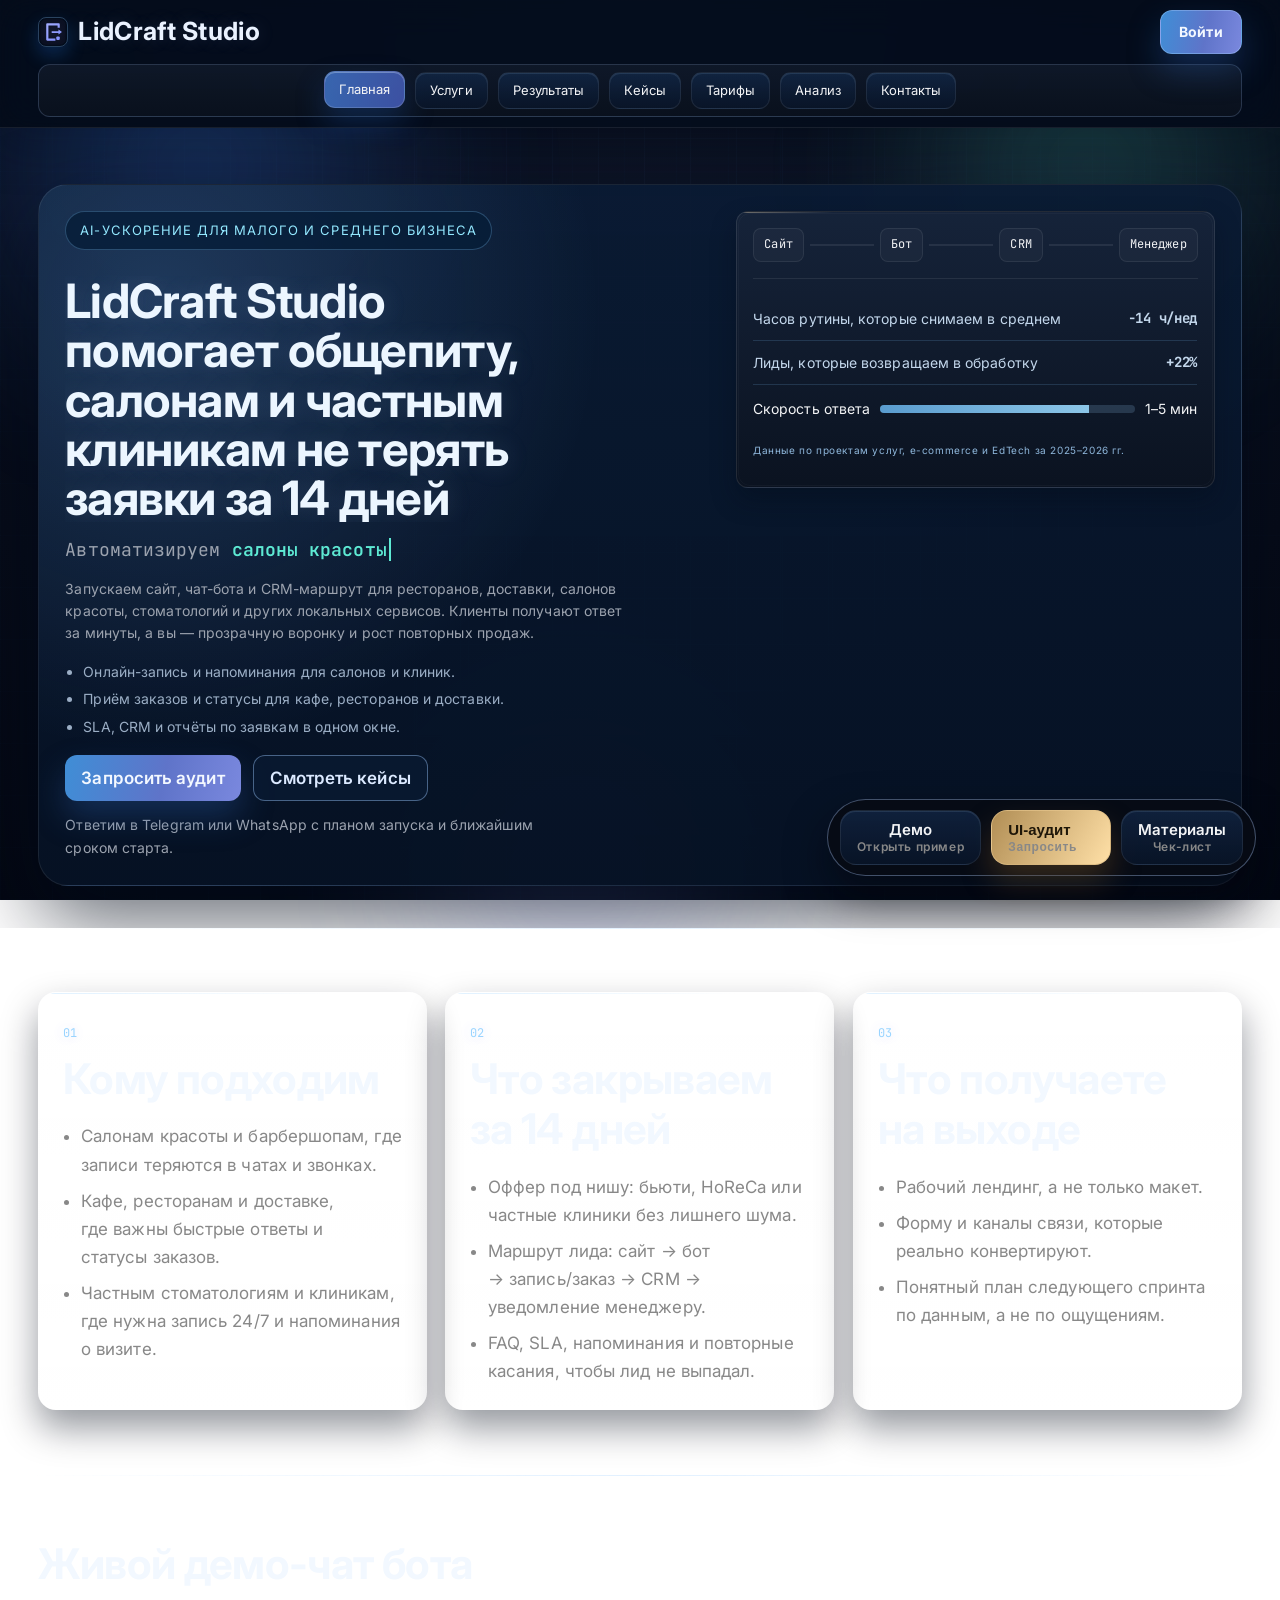
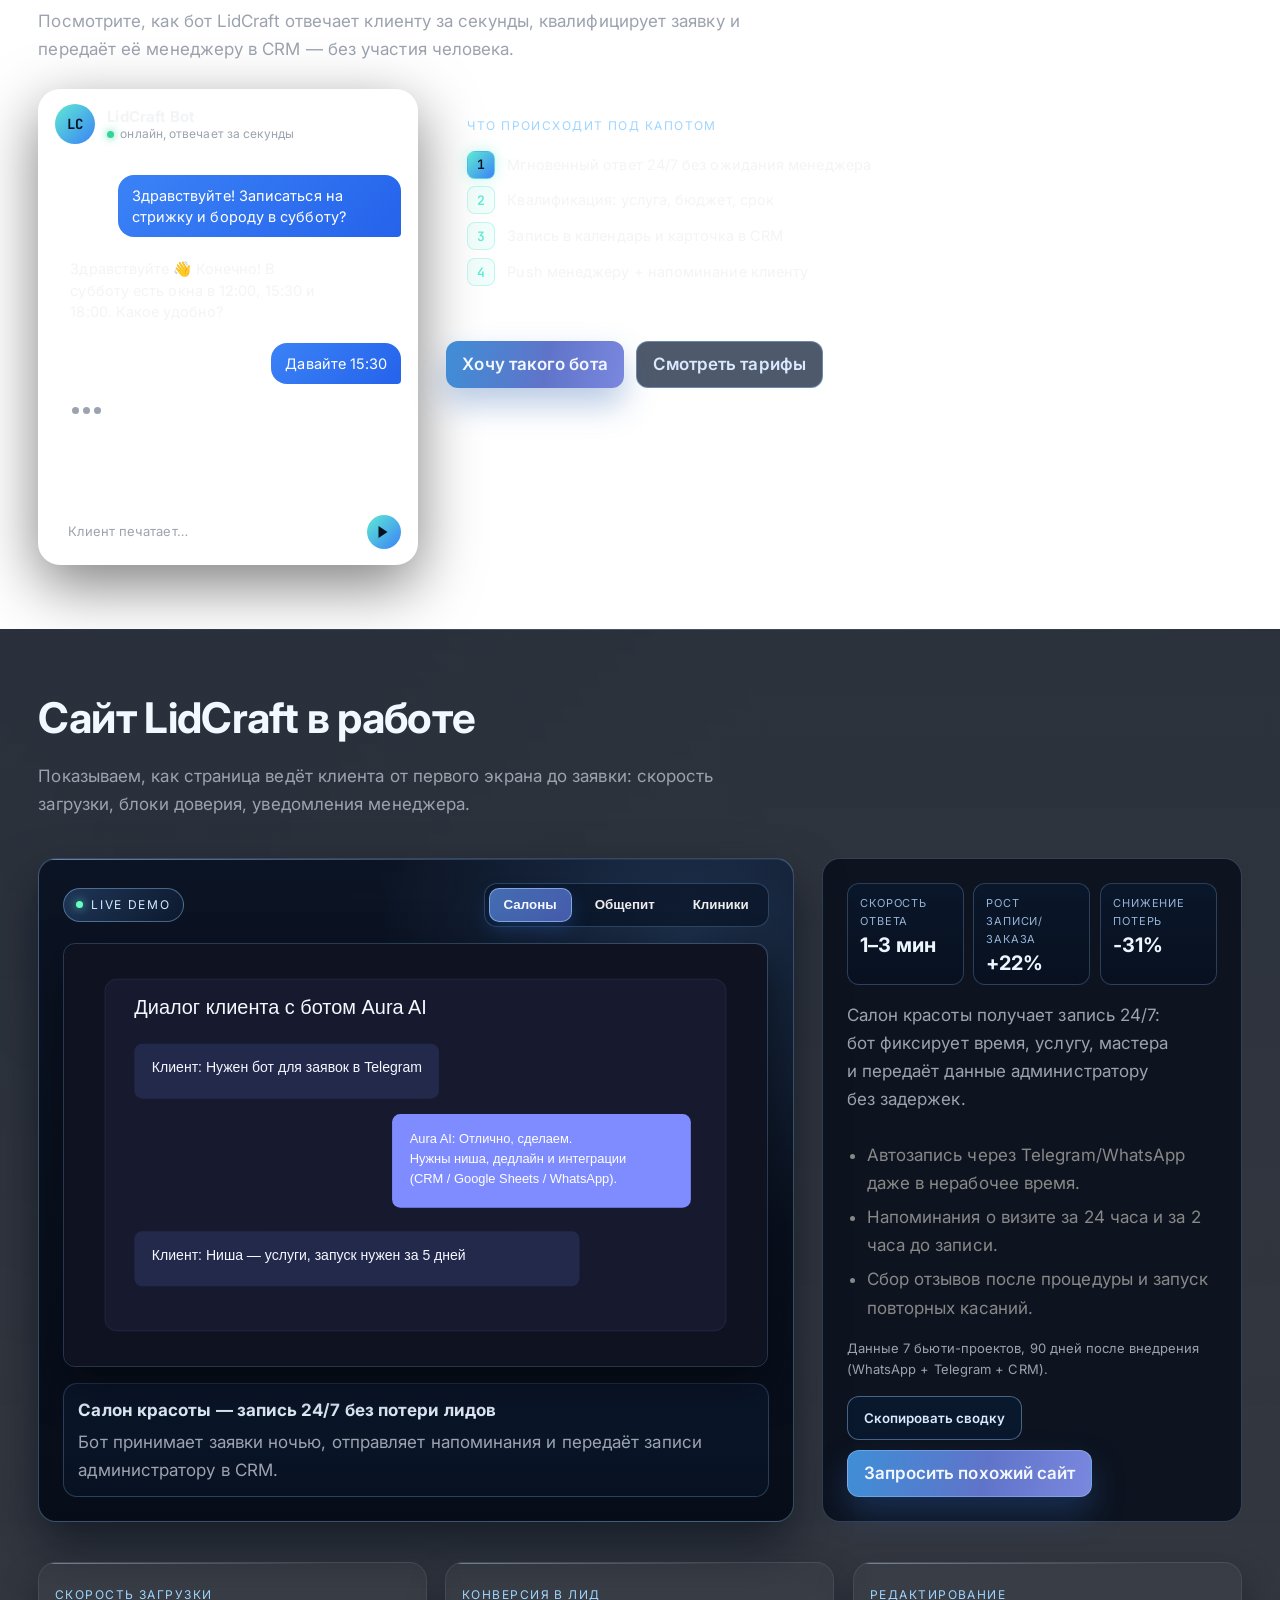
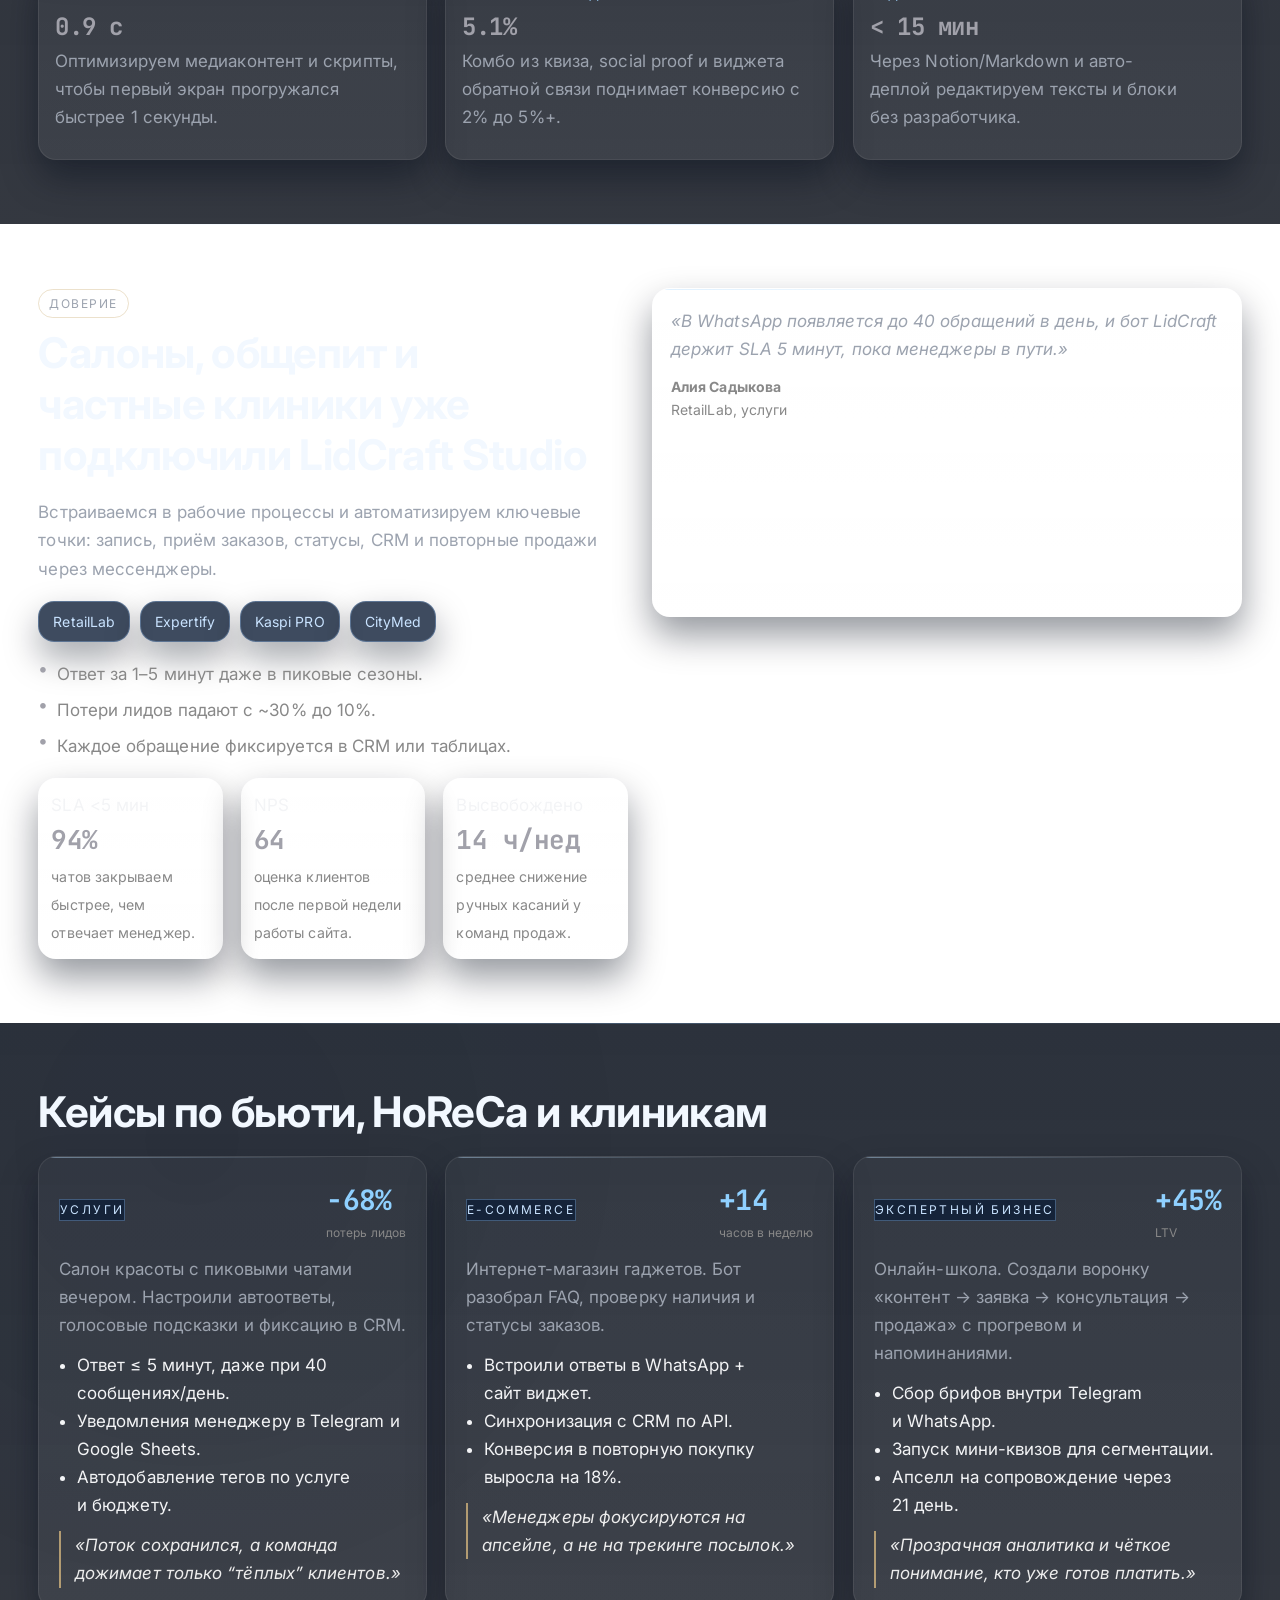
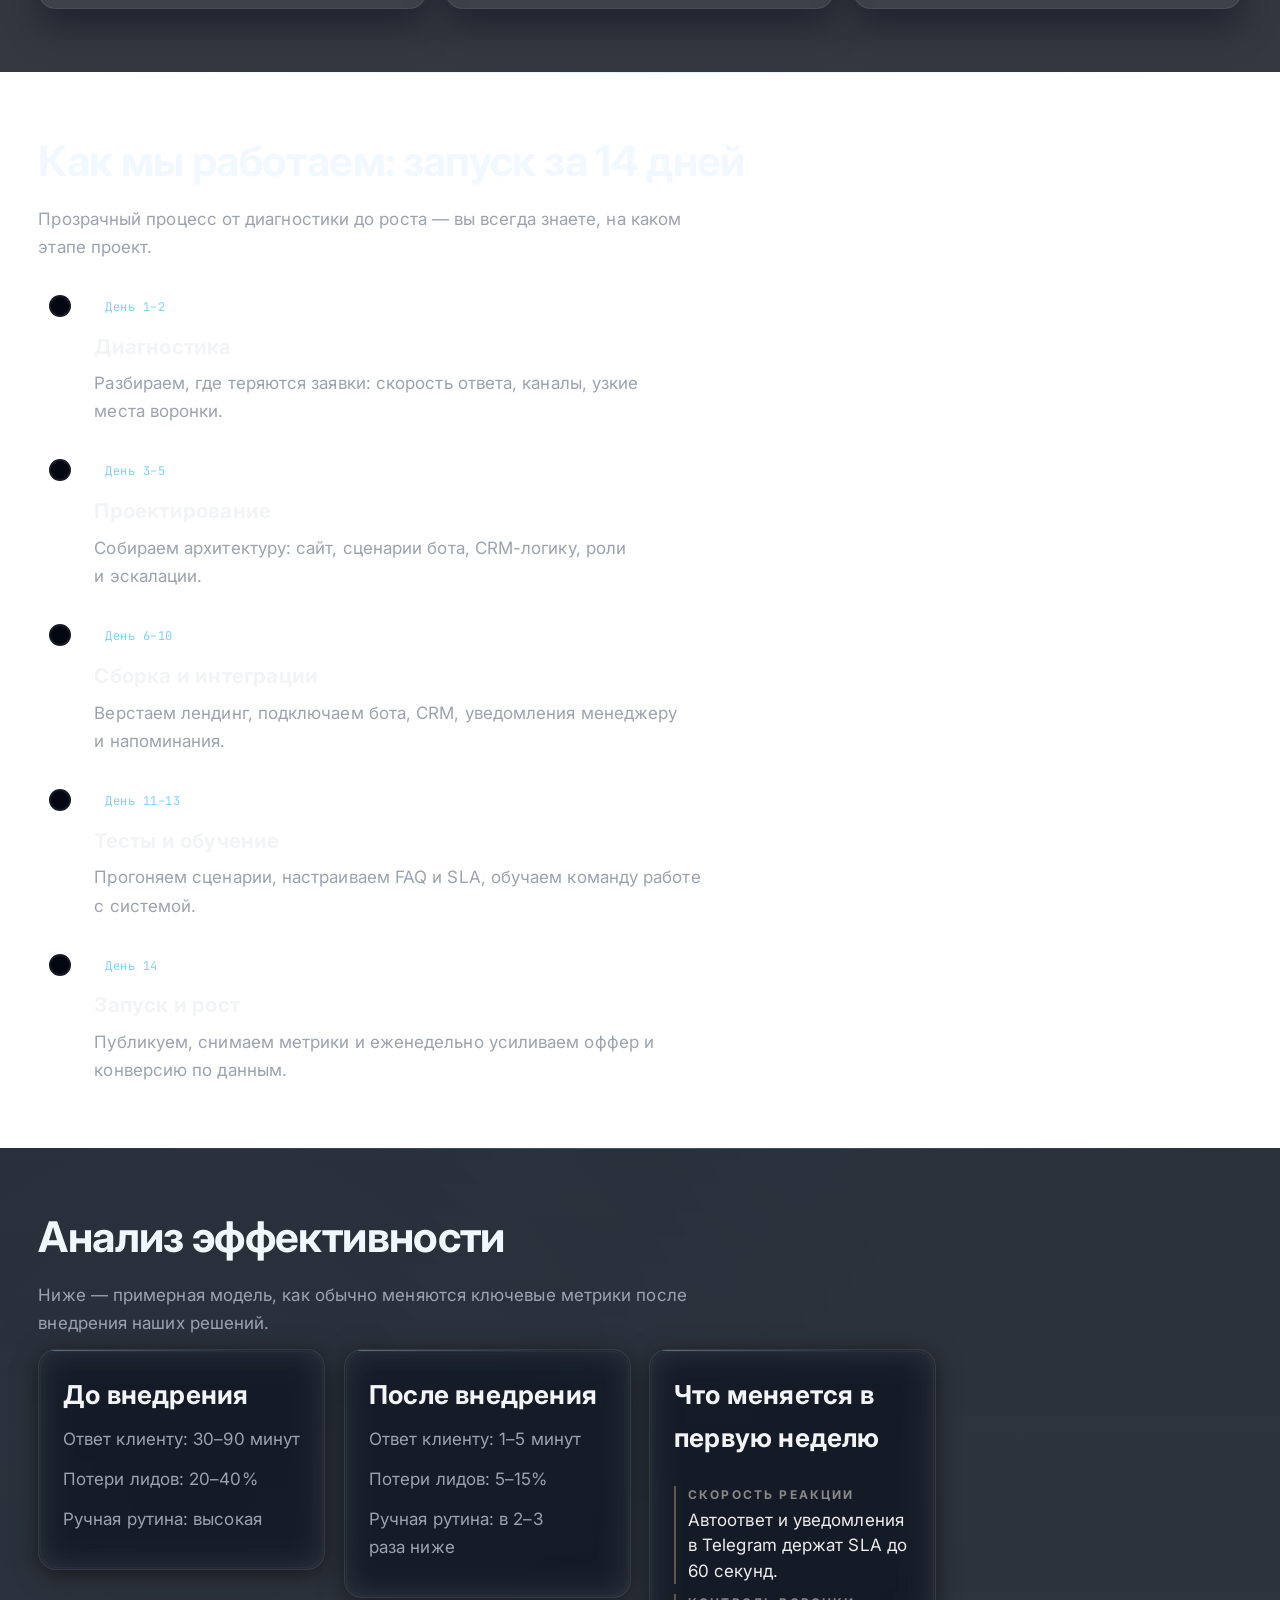
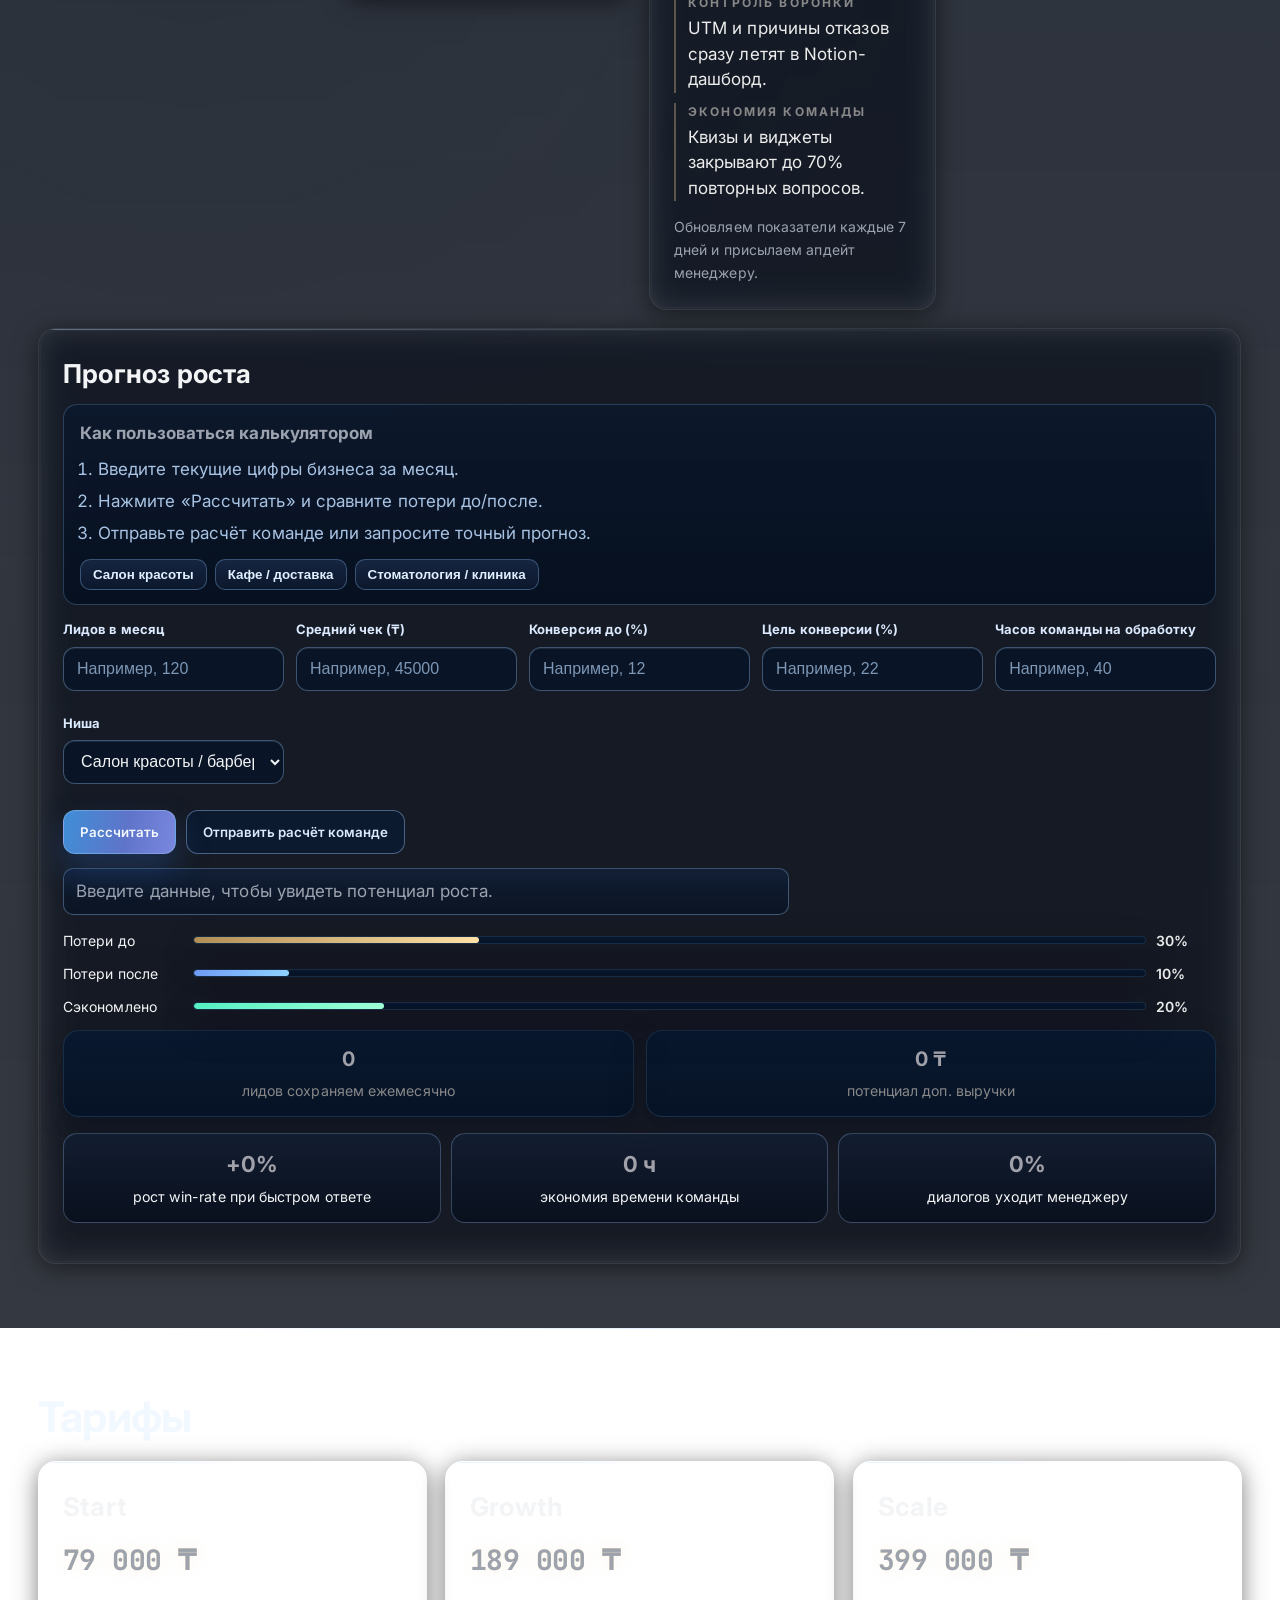
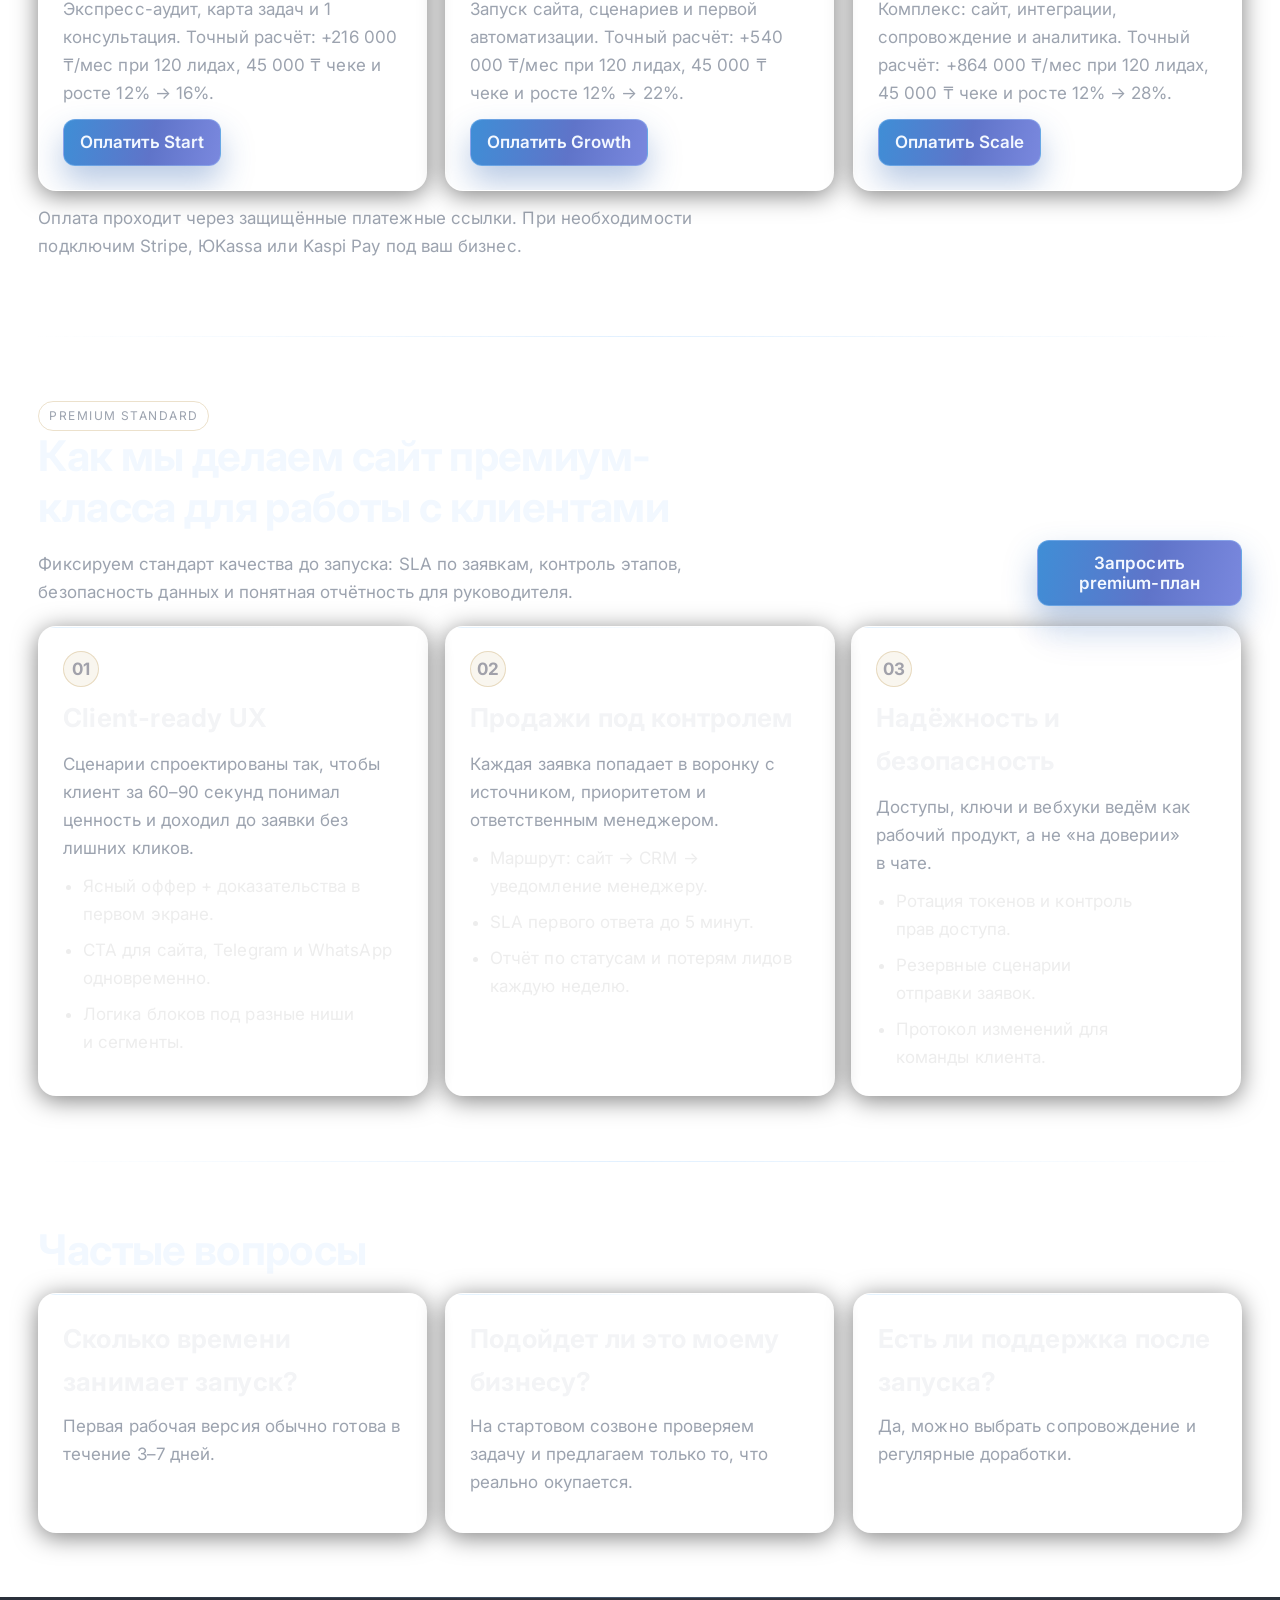
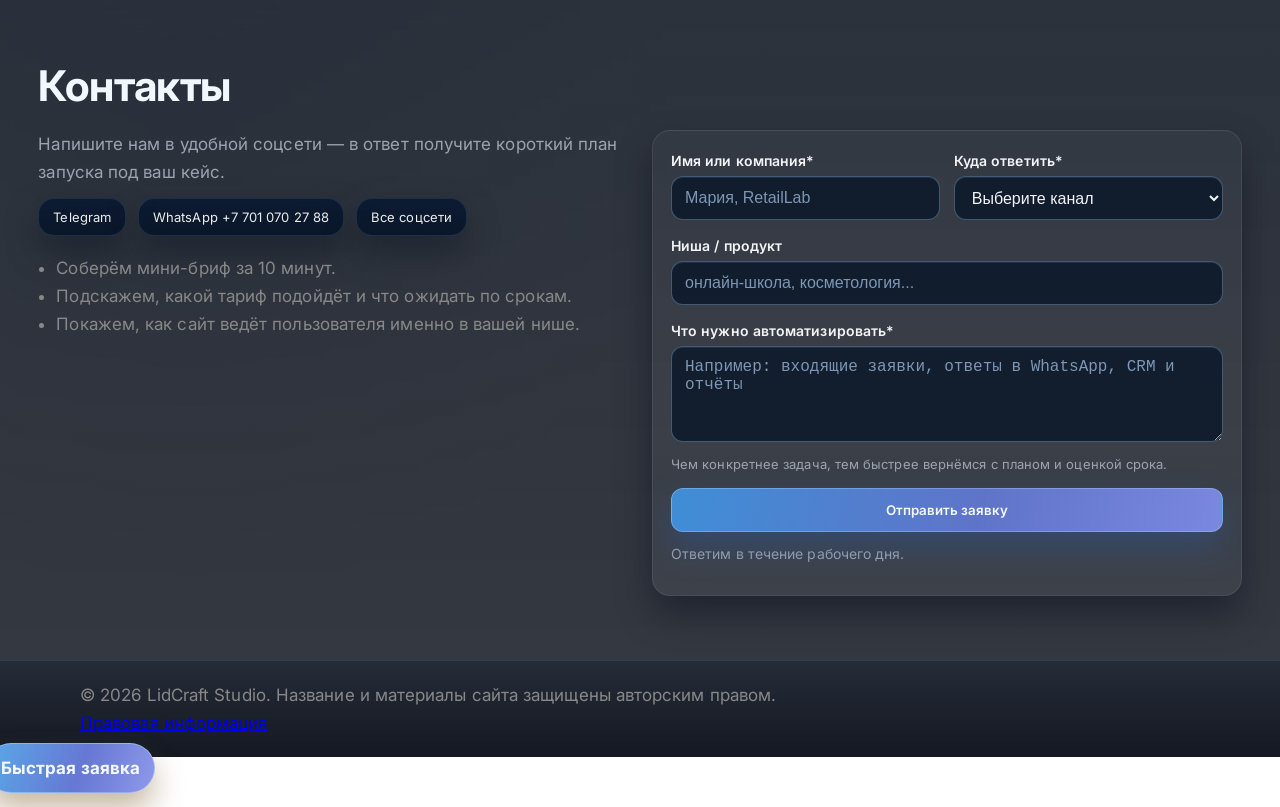
==== index.html @ ee8bc5e6 "feat(process): scroll-driven interactive timeline (14-day launch)" ====
<!doctype html>
<html lang="ru">
<head>
  <meta charset="UTF-8" />
  <meta name="viewport" content="width=device-width, initial-scale=1.0" />
  <meta name="theme-color" content="#05070d" />
  <link rel="manifest" href="manifest.json" />
  <link rel="preconnect" href="https://fonts.googleapis.com" />
  <link rel="preconnect" href="https://fonts.gstatic.com" crossorigin />
  <link href="https://fonts.googleapis.com/css2?family=Fraunces:wght@500;600;700&family=Sora:wght@400;500;600;700&family=Inter:wght@400;500;600;700;800&family=JetBrains+Mono:wght@400;500;600;700&display=swap" rel="stylesheet" />
  <title>LidCraft Studio — автоматизация, сайты и AI-процессы для бизнеса</title>
  <meta name="description" content="LidCraft Studio помогает бизнесу выстроить продажи и поддержку: сайты, автоматизация коммуникаций, AI-консалтинг и сопровождение." />
  <meta name="google-site-verification" content="NCxZrstU0a1eLZ0L1OlstHjvXG3ny_E1UrSkDv-xDYA" />
  <meta name="keywords" content="LidCraft Studio, автоматизация бизнеса, AI-консалтинг, сайт под ключ, чат-бот, Telegram, WhatsApp, CRM" />
  <meta name="author" content="LidCraft Studio" />
  <meta name="application-name" content="LidCraft Studio" />
  <meta name="copyright" content="© LidCraft Studio. All rights reserved." />
  <meta property="og:type" content="website" />
  <meta property="og:title" content="LidCraft Studio — автоматизация, сайты и AI-процессы" />
  <meta property="og:description" content="Запускаем решения, которые экономят время команде и приводят больше заявок." />
  <meta property="og:url" content="https://lidcraft.kz/" />
  <meta property="og:image" content="https://lidcraft.kz/assets/lidcraft-logo.svg" />
  <meta property="og:site_name" content="LidCraft Studio" />
  <meta property="og:locale" content="ru_RU" />
  <meta name="twitter:card" content="summary_large_image" />
  <meta name="twitter:title" content="LidCraft Studio — автоматизация, сайты и AI-процессы" />
  <meta name="twitter:description" content="Сайты, AI-консалтинг и автоматизация коммуникаций под задачи бизнеса." />
  <meta name="twitter:image" content="https://lidcraft.kz/assets/lidcraft-logo.svg" />
  <link rel="canonical" href="https://lidcraft.kz/" />
  <link rel="icon" type="image/svg+xml" href="assets/lidcraft-logo.svg" />
  <link rel="preload" as="image" href="assets/tg-demo-1.svg" />
  <link rel="stylesheet" href="styles.css?v=20260710f" />
  <link rel="stylesheet" href="modern-enhancements.css?v=20260710f" />
  <link rel="stylesheet" href="site-redesign.css?v=20260710f" />
  <script type="application/ld+json">
    {
      "@context": "https://schema.org",
      "@type": "Organization",
      "name": "LidCraft Studio",
      "alternateName": "LidCraft",
      "url": "https://lidcraft.kz/",
      "logo": "https://lidcraft.kz/assets/lidcraft-logo.svg",
      "description": "Автоматизация бизнеса, AI-консалтинг и сайты под ключ для роста заявок и продаж.",
      "sameAs": [
        "https://t.me/Timur_0_6_0_6"
      ]
    }
  </script>
  <script type="application/ld+json">
    {
      "@context": "https://schema.org",
      "@type": "WebSite",
      "name": "LidCraft Studio",
      "url": "https://lidcraft.kz/",
      "inLanguage": "ru"
    }
  </script>
</head>
<body>
  <a class="skip-link" href="#mainContent">Перейти к содержимому</a>
  <header class="header">
    <div class="container nav">
      <div class="brand"><img src="assets/lidcraft-logo.svg" alt="LidCraft Studio logo" /><span class="brand-text">LidCraft Studio</span></div>
      <button id="navToggle" class="nav-toggle" type="button" aria-expanded="false" aria-controls="mainNav" aria-label="Открыть меню">☰</button>
      <nav id="mainNav">
        <a href="#" class="is-current">Главная</a>
        <a href="#services">Услуги</a>
        <a href="#trust">Результаты</a>
        <a href="#cases">Кейсы</a>
        <a href="#pricing">Тарифы</a>
        <a href="#analysis">Анализ</a>
        <a href="#contact">Контакты</a>
      </nav>
      <div class="nav-actions">
        <a class="btn primary nav-cta" href="auth.html">Войти</a>
      </div>
    </div>
  </header>

  <main id="mainContent">
    <section class="hero">
      <div class="hero-aurora" aria-hidden="true">
        <span class="aurora-blob aurora-blob--1"></span>
        <span class="aurora-blob aurora-blob--2"></span>
        <span class="aurora-blob aurora-blob--3"></span>
      </div>
      <div class="container hero-grid">
        <div>
          <p class="hero-eyebrow" data-i18n="heroBadge">AI-ускорение для малого и среднего бизнеса</p>
          <h1 class="headline-reveal hero-title" data-i18n="heroTitle">LidCraft Studio помогает общепиту, салонам и частным клиникам не терять заявки за 14 дней</h1>
          <p class="hero-typed-line" aria-live="polite">Автоматизируем <span id="heroTyped" class="hero-typed-word"></span></p>
          <p class="hero-sub" data-i18n="heroText">Запускаем сайт, чат-бота и CRM-маршрут для ресторанов, доставки, салонов красоты, стоматологий и других локальных сервисов. Клиенты получают ответ за минуты, а вы — прозрачную воронку и рост повторных продаж.</p>
          <ul class="hero-promise">
            <li>Онлайн-запись и напоминания для салонов и клиник.</li>
            <li>Приём заказов и статусы для кафе, ресторанов и доставки.</li>
            <li>SLA, CRM и отчёты по заявкам в одном окне.</li>
          </ul>
          <div class="cta-row">
            <a class="btn primary" href="#contact" data-i18n="heroCta1" data-track="hero_audit">Запросить аудит</a>
            <a class="btn ghost" href="#cases" data-i18n="heroCtaCases" data-track="hero_cases">Смотреть кейсы</a>
          </div>
          <p class="hero-cta-note" data-i18n="heroCtaNote">Ответим в Telegram или WhatsApp с планом запуска и ближайшим сроком старта.</p>
        </div>
        <div class="hero-card hero-card--score glass-card hover-lift">
          <div class="hero-pipeline" aria-hidden="true">
            <span class="pipeline-node" data-step="1">Сайт</span>
            <span class="pipeline-arrow"></span>
            <span class="pipeline-node" data-step="2">Бот</span>
            <span class="pipeline-arrow"></span>
            <span class="pipeline-node" data-step="3">CRM</span>
            <span class="pipeline-arrow"></span>
            <span class="pipeline-node" data-step="4">Менеджер</span>
          </div>
          <div class="score-row reveal stagger-1">
            <span>Часов рутины, которые снимаем в среднем</span>
            <strong class="gradient-text stat-num">−14 ч/нед</strong>
          </div>
          <div class="score-row reveal stagger-2">
            <span>Лиды, которые возвращаем в обработку</span>
            <strong class="gradient-text stat-num">+22%</strong>
          </div>
          <div class="score-line reveal stagger-3">
            <span>Скорость ответа</span>
            <div class="score-meter">
              <span class="score-meter-fill" style="--progress:82%"></span>
            </div>
            <span>1–5 мин</span>
          </div>
          <p class="hero-note reveal stagger-4">Данные по проектам услуг, e-commerce и EdTech за 2025–2026 гг.</p>
        </div>
      </div>
    </section>

    <section class="section proof-strip" id="offer-fit">
      <div class="container proof-grid">
        <article class="proof-card glass-card hover-lift reveal stagger-1">
          <span class="proof-index gradient-text">01</span>
          <h2 data-i18n="fitTitle">Кому подходим</h2>
          <ul>
            <li data-i18n="fitItem1">Сервисному бизнесу, где заявки теряются в чатах и звонках.</li>
            <li data-i18n="fitItem2">E-commerce, где поддержка съедает время команды.</li>
            <li data-i18n="fitItem3">Экспертным продуктам, где нужен путь от контента до созвона.</li>
          </ul>
        </article>
        <article class="proof-card glass-card hover-lift reveal stagger-2">
          <span class="proof-index gradient-text">02</span>
          <h2 data-i18n="solveTitle">Что закрываем за 14 дней</h2>
          <ul>
            <li data-i18n="solveItem1">Новый оффер и понятный первый экран без лишнего шума.</li>
            <li data-i18n="solveItem2">Маршрут заявки: сайт → бот → CRM → уведомление менеджеру.</li>
            <li data-i18n="solveItem3">FAQ, SLA и повторные касания, чтобы лид не выпадал.</li>
          </ul>
        </article>
        <article class="proof-card glass-card hover-lift reveal stagger-3">
          <span class="proof-index gradient-text">03</span>
          <h2 data-i18n="resultTitle">Что получаете на выходе</h2>
          <ul>
            <li data-i18n="resultItem1">Рабочий лендинг, а не только макет.</li>
            <li data-i18n="resultItem2">Форму и каналы связи, которые реально конвертируют.</li>
            <li data-i18n="resultItem3">Понятный план следующего спринта по данным, а не по ощущениям.</li>
          </ul>
        </article>
      </div>
    </section>

    <section id="signature" class="section signature compact-hidden">
      <div class="container signature-grid">
        <div class="signature-copy">
          <p class="section-eyebrow">Signature Canvas</p>
          <h2>Делаем сайт эстетичным, удобным и не похожим на шаблон</h2>
          <p>Мы проектируем полотно в несколько слоёв: эмоциональный фон, функциональные акценты и быстрые действия. Так страница остаётся красивой и при этом ведёт к заявке буквально за три касания.</p>
          <ul class="signature-list">
            <li>
              <span>01</span>
              <div>
                <strong>Арт-подложка</strong>
                <p>Мягкие свечения и сетка координат подчёркивают премиум-ощущение бренда.</p>
              </div>
            </li>
            <li>
              <span>02</span>
              <div>
                <strong>Функциональные плитки</strong>
                <p>Комбинируем hero, социальное доказательство и чек-листы, чтобы пользователь сразу понял маршрут.</p>
              </div>
            </li>
            <li>
              <span>03</span>
              <div>
                <strong>Панель действия</strong>
                <p>Панель действия быстро ведёт к кейсам, материалам и заявке без лишней прокрутки.</p>
              </div>
            </li>
          </ul>
        </div>
        <div class="signature-canvas" aria-hidden="true">
          <div class="canvas-halo"></div>
          <div class="canvas-card">
            <span class="canvas-label">Hero + Flow</span>
            <strong>72 сек.</strong>
            <p>Среднее время до клика по CTA.</p>
          </div>
          <div class="canvas-card canvas-card--accent">
            <span class="canvas-label">Social proof</span>
            <strong>+32% доверия</strong>
            <p>Когда пользователь видит понятные кейсы и сильный оффер.</p>
          </div>
          <div class="canvas-card canvas-card--outline">
            <span class="canvas-label">Materials lab</span>
            <strong>5 наборов</strong>
            <p>Чек-листы, инструкции и маршрут запуска.</p>
          </div>
          <div class="canvas-stamp">
            <span>UX orbit</span>
            <small>crafted by LidCraft</small>
          </div>
        </div>
      </div>
    </section>

    <section id="journey" class="section journey compact-hidden">
      <div class="container">
        <div class="journey-header">
          <div>
            <h2>Маршрут проекта: от гипотезы до масштабирования</h2>
            <p>Каждый шаг снимает конкретный риск: понятно, кто отвечает, какие метрики отслеживаем и что получает команда.</p>
          </div>
          <div class="journey-meta">
            <span>Средний цикл</span>
            <strong>14 дней до первой версии</strong>
          </div>
        </div>
        <div class="journey-grid">
          <article class="journey-step">
            <span class="journey-index">01</span>
            <h3>Диагностика</h3>
            <p>Интервью, выгрузка цифр, ревизия клиентского опыта. Итог — карта узких мест и быстрый расчёт окупаемости.</p>
            <ul>
              <li>Спринт по поисковым запросам конкурентов.</li>
              <li>Прослушка диалогов и анализ скриптов.</li>
              <li>Черновой план сайта и бота в Figma.</li>
            </ul>
          </article>
          <article class="journey-step">
            <span class="journey-index">02</span>
            <h3>Запуск ядра</h3>
            <p>Hero-страница, лид-форма и мультиканальный бот с голосовыми и автоответами.</p>
            <ul>
              <li>FastAPI, Redis и Green-API для стабильных ответов.</li>
              <li>Сбор лидов в CRM, Notion или Sheets.</li>
              <li>SLA первого ответа — до 5 минут.</li>
            </ul>
          </article>
          <article class="journey-step">
            <span class="journey-index">03</span>
            <h3>Масштабирование</h3>
            <p>Локализации, квизы, прогрев, автоматические отчёты и платежные ссылки.</p>
            <ul>
              <li>Контент-хаб и автоматические переводы.</li>
              <li>Триггеры в рассылках и рекламе.</li>
              <li>Контроль LTV и повторных сделок.</li>
            </ul>
          </article>
        </div>
      </div>
    </section>

    <section id="services" class="section compact-hidden">
      <div class="container">
        <h2 data-i18n="servicesTitle">Что получаете для общепита, бьюти и частных клиник</h2>
        <div class="cards service-suites">
          <article class="card">
            <h3 data-i18n="s1Title">Signal</h3>
            <p>Аудит, формулировка ценности и быстрый прототип, чтобы протестировать гипотезы до крупных затрат.</p>
            <ul>
              <li>Hero-экран и обновлённый оффер</li>
              <li>Бриф и база FAQ для бота</li>
              <li>Карта процессов и метрик</li>
            </ul>
          </article>
          <article class="card">
            <h3 data-i18n="s2Title">Motion</h3>
            <p>Лид-машина под ключ: сценарии, голосовые ответы, интеграции с CRM и точные уведомления по каждому обращению.</p>
            <ul>
              <li>Мультиязычный бот с голосом и AI</li>
              <li>WhatsApp/Telegram webhooks и виджет</li>
              <li>Панель SLA, оповещения и отчёты</li>
            </ul>
          </article>
          <article class="card">
            <h3 data-i18n="s3Title">Pulse</h3>
            <p>Рост и LTV: персональные триггеры, апселл-воронки, автоматизированные рассылки и контент-хаб.</p>
            <ul>
              <li>Контент-хаб и SEO-модуль</li>
              <li>Маршруты повторных покупок</li>
              <li>Еженедельный консалтинг</li>
            </ul>
          </article>
        </div>
      </div>
    </section>

    <section id="process" class="section compact-hidden">
      <div class="container">
        <h2 data-i18n="processTitle">Как мы работаем</h2>
        <div class="cards">
          <article class="card">
            <h3 data-i18n="pr1Title">1. Диагностика</h3>
            <p data-i18n="pr1Text">30-минутный созвон: фиксируем цели, ограничения и собираем данные для прототипа.</p>
          </article>
          <article class="card">
            <h3 data-i18n="pr2Title">2. План и запуск</h3>
            <p data-i18n="pr2Text">Согласовываем структуру сайта и бота, подключаем интеграции, тестируем первую версию.</p>
          </article>
          <article class="card">
            <h3 data-i18n="pr3Title">3. Оптимизация</h3>
            <p data-i18n="pr3Text">Отслеживаем метрики, добавляем сценарии, делимся отчётами и планируем следующие итерации.</p>
          </article>
        </div>
      </div>
    </section>

    <section id="botdemo" class="section">
      <div class="container">
        <h2>Живой демо-чат бота</h2>
        <p>Посмотрите, как бот LidCraft отвечает клиенту за секунды, квалифицирует заявку и передаёт её менеджеру в CRM — без участия человека.</p>

        <div class="chat-demo">
          <div class="chat-phone">
            <div class="chat-phone-head">
              <span class="chat-avatar">LC</span>
              <div class="chat-head-meta">
                <strong>LidCraft Bot</strong>
                <span class="chat-status"><i class="chat-status-dot"></i> онлайн, отвечает за секунды</span>
              </div>
            </div>
            <div id="chatThread" class="chat-thread" aria-live="polite"></div>
            <div class="chat-input-bar">
              <span class="chat-input-fake">Клиент печатает…</span>
              <button class="chat-send" type="button" aria-hidden="true"></button>
            </div>
          </div>
          <div class="chat-side">
            <article class="chat-side-card">
              <span class="metric-eyebrow">Что происходит под капотом</span>
              <ul class="chat-steps">
                <li data-step="1">Мгновенный ответ 24/7 без ожидания менеджера</li>
                <li data-step="2">Квалификация: услуга, бюджет, срок</li>
                <li data-step="3">Запись в календарь и карточка в CRM</li>
                <li data-step="4">Push менеджеру + напоминание клиенту</li>
              </ul>
            </article>
            <div class="cta-row">
              <a class="btn primary" href="#contact" data-track="botdemo_cta">Хочу такого бота</a>
              <a class="btn ghost" href="#pricing">Смотреть тарифы</a>
            </div>
          </div>
        </div>
      </div>
    </section>

    <section id="site-demo" class="section alt">
      <div class="container">
        <h2 data-i18n="botDemoTitle">Сайт LidCraft в работе</h2>
        <p data-i18n="botDemoText">Показываем, как страница ведёт клиента от первого экрана до заявки: скорость загрузки, блоки доверия, уведомления менеджера.</p>

        <div class="bot-demo-interactive">
          <div class="bot-demo-visual">
            <div class="demo-viewport-head">
              <span class="demo-live-pill">Live demo</span>
              <div class="demo-tabs" role="tablist" aria-label="Сценарии по нишам">
                <button class="demo-tab is-active" type="button" role="tab" aria-selected="true" data-demo-key="beauty">Салоны</button>
                <button class="demo-tab" type="button" role="tab" aria-selected="false" data-demo-key="horeca">Общепит</button>
                <button class="demo-tab" type="button" role="tab" aria-selected="false" data-demo-key="clinic">Клиники</button>
              </div>
            </div>
            <img id="siteDemoMedia" src="assets/tg-demo-1.svg" alt="Демонстрация ключевых экранов сайта" loading="lazy" />
            <div class="demo-visual-caption">
              <strong id="siteDemoCaptionTitle">Салон красоты — запись 24/7 без потери лидов</strong>
              <p id="siteDemoCaptionText">Бот принимает заявки ночью, отправляет напоминания и передаёт записи администратору в CRM.</p>
            </div>
          </div>
          <div class="bot-demo-panel">
            <div class="demo-proof-grid" aria-label="Ключевые результаты">
              <article class="proof-pill">
                <small>Скорость ответа</small>
                <strong id="demoProofSpeed">1–3 мин</strong>
              </article>
              <article class="proof-pill">
                <small>Рост записи/заказа</small>
                <strong id="demoProofConversion">+18–32%</strong>
              </article>
              <article class="proof-pill">
                <small>Снижение потерь</small>
                <strong id="demoProofLoss">-25%</strong>
              </article>
            </div>
            <p id="siteDemoSummary">Сайт собирает оффер, FAQ и кейсы на одном полотне, чтобы клиент сразу понял ценность и сделал заявку.</p>
            <ul id="siteDemoHighlights" class="demo-highlights">
              <li>На первом экране: оффер, квиз и CTA для быстрого ответа.</li>
              <li>Динамические блоки соцдоказательства и процесс работы.</li>
              <li>Заявка падает в CRM и отправляет push менеджеру.</li>
            </ul>
            <p id="siteDemoProofNote" class="demo-proof-note">Основано на обезличенных данных проектов LidCraft (KZ/RU, 2025–2026), отчёты в CRM и Telegram.</p>
            <div class="demo-cta">
              <button id="siteDemoCopy" class="btn ghost" type="button" data-i18n="botDemoCopy" data-success-ru="Сводка скопирована" data-success-en="Summary copied" data-success-kk="Есеп көшірілді" data-fallback-ru="Добавили в заявку" data-fallback-en="Added to form" data-fallback-kk="Формаға қостық">Скопировать сводку</button>
              <a class="btn primary" href="#contact" data-i18n="botDemoCta">Запросить похожий сайт</a>
            </div>
          </div>
        </div>

        <div class="bot-demo-metrics">
          <article class="bot-metric-card">
            <span class="metric-eyebrow" data-i18n="botMetricSpeedLabel">Скорость загрузки</span>
            <strong class="stat-num">0.9 c</strong>
            <p data-i18n="botMetricSpeedText">Оптимизируем медиаконтент и скрипты, чтобы первый экран прогружался быстрее 1 секунды.</p>
          </article>
          <article class="bot-metric-card">
            <span class="metric-eyebrow" data-i18n="botMetricVoiceLabel">Конверсия в лид</span>
            <strong class="stat-num">5.1%</strong>
            <p data-i18n="botMetricVoiceText">Комбо из квиза, social proof и виджета обратной связи поднимает конверсию c 2% до 5%+.</p>
          </article>
          <article class="bot-metric-card">
            <span class="metric-eyebrow" data-i18n="botMetricManagerLabel">Редактирование</span>
            <strong>&lt; 15 мин</strong>
            <p data-i18n="botMetricManagerText">Через Notion/Markdown и авто-деплой редактируем тексты и блоки без привлечения разработчика.</p>
          </article>
        </div>
      </div>
    </section>

    <section id="site-features" class="section compact-hidden">
      <div class="container">
        <h2>Что умеет сайт LidCraft Studio</h2>
        <div class="cards">
          <article class="card">
            <h3>Глубокий hero-блок</h3>
            <p>Первый экран собирает оффер, квиз и CTA — можно менять тексты в Notion и деплоить без разработчика.</p>
          </article>
          <article class="card">
            <h3>Динамический контент</h3>
            <p>Кейсы, показатели и отзывы подгружаются из CMS или Google Sheets и мгновенно обновляются на странице.</p>
          </article>
          <article class="card">
            <h3>Комбо CTA</h3>
            <p>Формы, квизы, мессенджер-кнопки и быстрые заявки работают параллельно, чтобы не терять лиды.</p>
          </article>
          <article class="card">
            <h3>SEO + скорость</h3>
            <p>Статика, lazy-load и структурированные данные помогают быстрее индексироваться и не проседать по Core Web Vitals.</p>
          </article>
          <article class="card">
            <h3>Интеграции</h3>
            <p>Каждая форма шлёт данные в CRM, Notion, Telegram или Sheets с тегами и источниками.</p>
          </article>
          <article class="card">
            <h3>Расширяемая архитектура</h3>
            <p>Добавляем лендинги под новые офферы, локализации и paywall-модули без пересборки всей системы.</p>
          </article>
        </div>
      </div>
    </section>

    <section id="trust" class="section trust">
      <div class="container trust-grid">
        <div class="trust-copy">
          <p class="section-eyebrow" data-i18n="trustEyebrow">Доверие</p>
          <h2 data-i18n="trustTitle">Салоны, общепит и частные клиники уже подключили LidCraft Studio</h2>
          <p data-i18n="trustText">Встраиваемся в рабочие процессы и автоматизируем ключевые точки: запись, приём заказов, статусы, CRM и повторные продажи через мессенджеры.</p>
          <div class="logo-row">
            <span class="logo-pill">RetailLab</span>
            <span class="logo-pill">Expertify</span>
            <span class="logo-pill">Kaspi PRO</span>
            <span class="logo-pill">CityMed</span>
          </div>
          <ul class="trust-list">
            <li data-i18n="trustList1">Ответ за 1–5 минут даже в пиковые сезоны.</li>
            <li data-i18n="trustList2">Потери лидов падают с ~30% до 10%.</li>
            <li data-i18n="trustList3">Каждое обращение фиксируется в CRM или таблицах.</li>
          </ul>
          <div class="trust-metrics">
            <article>
              <span data-i18n="trustMetricSlaLabel">SLA &lt;5 мин</span>
              <strong class="stat-num">94%</strong>
              <small data-i18n="trustMetricSlaText">чатов закрываются ботом быстрее, чем отвечает менеджер.</small>
            </article>
            <article>
              <span data-i18n="trustMetricNpsLabel">NPS</span>
              <strong class="stat-num">64</strong>
              <small data-i18n="trustMetricNpsText">оценка клиентов после первой недели работы бота.</small>
            </article>
            <article>
              <span data-i18n="trustMetricHoursLabel">Высвобождено</span>
              <strong class="stat-num">14 ч/нед</strong>
              <small data-i18n="trustMetricHoursText">среднее снижение ручных касаний у команд продаж.</small>
            </article>
          </div>
        </div>
        <div class="testimonials">
          <article class="quote-card">
            <p>«В WhatsApp появляется до 40 обращений в день, и бот LidCraft держит SLA 5 минут, пока менеджеры в пути.»</p>
            <div class="quote-meta">
              <strong>Алия Садыкова</strong>
              <span>RetailLab, услуги</span>
            </div>
          </article>
          <article class="quote-card">
            <p>«Автоворонка + FAQ в Telegram сняли с команды 14 часов рутины в неделю и дали +32% конверсии в предоплату.»</p>
            <div class="quote-meta">
              <strong>Игорь Савин</strong>
              <span>Expertify, EdTech</span>
            </div>
          </article>
        </div>
      </div>
    </section>

    <section id="cases" class="section alt">
      <div class="container">
        <h2 data-i18n="casesTitle">Кейсы по бьюти, HoReCa и клиникам</h2>
        <div class="case-grid">
          <article class="case-card">
            <div class="case-header">
              <span class="case-industry">Услуги</span>
              <div class="case-metric">
                <strong class="stat-num">−68%</strong>
                <span>потерь лидов</span>
              </div>
            </div>
            <p>Салон красоты с пиковыми чатами вечером. Настроили автоответы, голосовые подсказки и фиксацию в CRM.</p>
            <ul>
              <li>Ответ ≤ 5 минут, даже при 40 сообщениях/день.</li>
              <li>Уведомления менеджеру в Telegram и Google Sheets.</li>
              <li>Автодобавление тегов по услуге и бюджету.</li>
            </ul>
            <blockquote>«Поток сохранился, а команда дожимает только “тёплых” клиентов.»</blockquote>
          </article>
          <article class="case-card">
            <div class="case-header">
              <span class="case-industry">E-commerce</span>
              <div class="case-metric">
                <strong class="stat-num">+14</strong>
                <span>часов в неделю</span>
              </div>
            </div>
            <p>Интернет-магазин гаджетов. Бот разобрал FAQ, проверку наличия и статусы заказов.</p>
            <ul>
              <li>Встроили ответы в WhatsApp + сайт виджет.</li>
              <li>Синхронизация с CRM по API.</li>
              <li>Конверсия в повторную покупку выросла на 18%.</li>
            </ul>
            <blockquote>«Менеджеры фокусируются на апсейле, а не на трекинге посылок.»</blockquote>
          </article>
          <article class="case-card">
            <div class="case-header">
              <span class="case-industry">Экспертный бизнес</span>
              <div class="case-metric">
                <strong class="stat-num">+45%</strong>
                <span>LTV</span>
              </div>
            </div>
            <p>Онлайн-школа. Создали воронку «контент → заявка → консультация → продажа» с прогревом и напоминаниями.</p>
            <ul>
              <li>Сбор брифов внутри Telegram и WhatsApp.</li>
              <li>Запуск мини-квизов для сегментации.</li>
              <li>Апселл на сопровождение через 21 день.</li>
            </ul>
            <blockquote>«Прозрачная аналитика и чёткое понимание, кто уже готов платить.»</blockquote>
          </article>
        </div>
      </div>
    </section>

    <section id="benefits" class="section compact-hidden">
      <div class="container">
        <h2>Почему с LidCraft Studio работа становится лучше</h2>
        <div class="cards">
          <article class="card">
            <h3>Прозрачный контроль</h3>
            <p>Все сообщения, лиды и этапы обработки находятся в одной системе. Вы видите реальную картину, а не «кажется, что работает».</p>
          </article>
          <article class="card">
            <h3>Скорость команды</h3>
            <p>Автоматизация рутинных действий освобождает время сотрудников для продаж, переговоров и работы с постоянными клиентами.</p>
          </article>
          <article class="card">
            <h3>Рост конверсии</h3>
            <p>Когда клиент получает быстрый и точный ответ, вероятность заявки и оплаты становится выше. Мы строим именно такие сценарии.</p>
          </article>
        </div>
      </div>
    </section>

    <section id="architecture" class="section architecture compact-hidden">
      <div class="container">
        <h2>Архитектура решения</h2>
        <p>Показываем, как данные проходят путь от сайта и чат-бота до CRM и отчетов. Так бизнес заранее понимает, какие точки мы контролируем.</p>
        <div class="architecture-flow">
          <article class="arch-step">
            <span class="arch-index">1</span>
            <h3>Сайт + лендинги</h3>
            <p>Формы и квизы собирают данные, автоматически проставляя UTM и сегмент.</p>
          </article>
          <article class="arch-step">
            <span class="arch-index">2</span>
            <h3>Мессенджеры</h3>
            <p>Боты в Telegram и WhatsApp прогревают, фиксируют бриф и напоминают клиенту.</p>
          </article>
          <article class="arch-step">
            <span class="arch-index">3</span>
            <h3>FastAPI + Redis</h3>
            <p>Логика ответов, маршрутизация и защита от дубликатов работают на бекенде.</p>
          </article>
          <article class="arch-step">
            <span class="arch-index">4</span>
            <h3>CRM + отчеты</h3>
            <p>Лиды попадают в Bitrix24, Notion или Google Sheets, формируя прозрачную воронку.</p>
          </article>
        </div>
        <div class="stack-row">
          <span class="stack-pill">FastAPI</span>
          <span class="stack-pill">Redis</span>
          <span class="stack-pill">Green-API</span>
          <span class="stack-pill">Telegram Bot API</span>
          <span class="stack-pill">Google Sheets</span>
          <span class="stack-pill">Bitrix24</span>
        </div>
      </div>
    </section>

    <section id="benchmark" class="section alt compact-hidden">
      <div class="container">
        <h2>Что улучшили на основе лучших мировых сайтов</h2>
        <div class="cards">
          <article class="card">
            <h3>Четкий оффер с первого экрана</h3>
            <p>Как у лидеров рынка: сразу показываем ценность, для кого решение и какой результат вы получаете.</p>
          </article>
          <article class="card">
            <h3>Доверие через кейсы и метрики</h3>
            <p>Добавлены блоки с примерами результатов, процессом и визуальными сценариями работы бота.</p>
          </article>
          <article class="card">
            <h3>Простой путь к действию</h3>
            <p>Регистрация, вход, тесты, оплата и контакты доступны в понятном маршруте без лишних шагов.</p>
          </article>
        </div>
      </div>
    </section>

    <section id="process" class="section">
      <div class="container">
        <h2>Как мы работаем: запуск за 14 дней</h2>
        <p>Прозрачный процесс от диагностики до роста — вы всегда знаете, на каком этапе проект.</p>
        <ol class="timeline" id="processTimeline">
          <li class="timeline-item">
            <span class="timeline-day">День 1–2</span>
            <h3>Диагностика</h3>
            <p>Разбираем, где теряются заявки: скорость ответа, каналы, узкие места воронки.</p>
          </li>
          <li class="timeline-item">
            <span class="timeline-day">День 3–5</span>
            <h3>Проектирование</h3>
            <p>Собираем архитектуру: сайт, сценарии бота, CRM-логику, роли и эскалации.</p>
          </li>
          <li class="timeline-item">
            <span class="timeline-day">День 6–10</span>
            <h3>Сборка и интеграции</h3>
            <p>Верстаем лендинг, подключаем бота, CRM, уведомления менеджеру и напоминания.</p>
          </li>
          <li class="timeline-item">
            <span class="timeline-day">День 11–13</span>
            <h3>Тесты и обучение</h3>
            <p>Прогоняем сценарии, настраиваем FAQ и SLA, обучаем команду работе с системой.</p>
          </li>
          <li class="timeline-item">
            <span class="timeline-day">День 14</span>
            <h3>Запуск и рост</h3>
            <p>Публикуем, снимаем метрики и еженедельно усиливаем оффер и конверсию по данным.</p>
          </li>
        </ol>
      </div>
    </section>

    <section id="analysis" class="section alt">
      <div class="container">
        <h2>Анализ эффективности</h2>
        <p>Ниже — примерная модель, как обычно меняются ключевые метрики после внедрения наших решений.</p>
        <div class="cards">
          <article class="card">
            <h3>До внедрения</h3>
            <p>Ответ клиенту: 30–90 минут</p>
            <p>Потери лидов: 20–40%</p>
            <p>Ручная рутина: высокая</p>
          </article>
          <article class="card featured">
            <h3>После внедрения</h3>
            <p>Ответ клиенту: 1–5 минут</p>
            <p>Потери лидов: 5–15%</p>
            <p>Ручная рутина: в 2–3 раза ниже</p>
          </article>
          <article class="card analysis-delta">
            <h3>Что меняется в первую неделю</h3>
            <ul class="analysis-list">
              <li><strong>Скорость реакции</strong> Автоответ и уведомления в Telegram держат SLA до 60 секунд.</li>
              <li><strong>Контроль воронки</strong> UTM и причины отказов сразу летят в Notion-дашборд.</li>
              <li><strong>Экономия команды</strong> Квизы и виджеты закрывают до 70% повторных вопросов.</li>
            </ul>
            <p class="analysis-note">Обновляем показатели каждые 7 дней и присылаем апдейт менеджеру.</p>
          </article>
          <article class="card calc-card">
            <h3 data-i18n="calcTitle">Прогноз роста</h3>
            <div class="calc-intro">
              <p class="calc-howto-title">Как пользоваться калькулятором</p>
              <ol class="calc-howto">
                <li>Введите текущие цифры бизнеса за месяц.</li>
                <li>Нажмите «Рассчитать» и сравните потери до/после.</li>
                <li>Отправьте расчёт команде или запросите точный прогноз.</li>
              </ol>
              <div class="calc-presets" aria-label="Быстрые шаблоны ниш">
                <button class="calc-preset" type="button" data-calc-preset="beauty">Салон красоты</button>
                <button class="calc-preset" type="button" data-calc-preset="horeca">Кафе / доставка</button>
                <button class="calc-preset" type="button" data-calc-preset="clinic">Стоматология / клиника</button>
              </div>
            </div>
            <div class="calc-grid">
              <div class="calc-field">
                <label for="leadsInput" data-i18n="calcLeadsLabel">Лидов в месяц</label>
                <input id="leadsInput" type="number" min="0" placeholder="Например, 120" class="field" />
              </div>
              <div class="calc-field">
                <label for="avgCheck" data-i18n="calcAvgCheckLabel">Средний чек (₸)</label>
                <input id="avgCheck" type="number" min="0" placeholder="Например, 45000" class="field" />
              </div>
              <div class="calc-field">
                <label for="conversionBefore" data-i18n="calcConversionBefore">Конверсия до (%)</label>
                <input id="conversionBefore" type="number" min="0" max="100" placeholder="Например, 12" class="field" />
              </div>
              <div class="calc-field">
                <label for="conversionAfter" data-i18n="calcConversionAfter">Цель конверсии (%)</label>
                <input id="conversionAfter" type="number" min="0" max="100" placeholder="Например, 22" class="field" />
              </div>
              <div class="calc-field">
                <label for="teamSize" data-i18n="calcTeamSizeLabel">Часов команды на обработку</label>
                <input id="teamSize" type="number" min="0" placeholder="Например, 40" class="field" />
              </div>
              <div class="calc-field">
                <label for="industrySelect" data-i18n="calcIndustryLabel">Ниша</label>
                <select id="industrySelect" class="field">
                  <option value="beauty">Салон красоты / барбершоп</option>
                  <option value="horeca">Кафе / ресторан / доставка</option>
                  <option value="clinic">Стоматология / частная клиника</option>
                  <option value="services">Другие услуги</option>
                </select>
              </div>
            </div>
            <div class="calc-actions">
              <button id="calcGrowth" class="btn primary" type="button" data-i18n="calcButton">Рассчитать</button>
              <button id="calcShare" class="btn ghost" type="button" data-i18n="calcShare" data-success-ru="Сводка скопирована" data-success-en="Summary copied" data-success-kk="Есеп көшірілді" data-fallback-ru="Добавили в заявку" data-fallback-en="Added to form" data-fallback-kk="Формаға қостық">Отправить расчёт команде</button>
            </div>
            <p id="calcResult" class="result-text" data-i18n="calcResultPlaceholder">Введите данные, чтобы увидеть потенциал роста.</p>
            <div class="analysis-visual">
              <div class="bar-row">
                <span>Потери до</span>
                <div class="bar-track"><span class="bar-fill" data-bar="lost-before" style="--value:30%;"></span></div>
                <span class="bar-value" id="lostBeforeValue">30%</span>
              </div>
              <div class="bar-row">
                <span>Потери после</span>
                <div class="bar-track"><span class="bar-fill" data-bar="lost-after" style="--value:10%;"></span></div>
                <span class="bar-value" id="lostAfterValue">10%</span>
              </div>
              <div class="bar-row">
                <span>Сэкономлено</span>
                <div class="bar-track"><span class="bar-fill" data-bar="saved" style="--value:20%;"></span></div>
                <span class="bar-value" id="savedPercent">20%</span>
              </div>
            </div>
            <div class="insight-pills">
              <div class="insight-pill">
                <span id="savedLeads">0</span>
                <small>лидов сохраняем ежемесячно</small>
              </div>
              <div class="insight-pill">
                <span id="savedRevenue">0 ₸</span>
                <small>потенциал доп. выручки</small>
              </div>
            </div>
            <div id="calcInsights" class="calc-insights">
              <article>
                <strong id="calcWinRate">+0%</strong>
                <small data-i18n="calcInsightWin">рост win-rate при быстром ответе</small>
              </article>
              <article>
                <strong id="calcHoursSaved">0 ч</strong>
                <small data-i18n="calcInsightHours">экономия времени команды</small>
              </article>
              <article>
                <strong id="calcEscalations">0%</strong>
                <small data-i18n="calcInsightEsc">диалогов уходит менеджеру</small>
              </article>
            </div>
            <div id="calcFollowup" class="calc-followup">
              <p id="calcFollowupText">Хотите увидеть расчёт под ваши цифры? Попросите команду подготовить точный прогноз.</p>
              <button id="calcPrefill" class="btn ghost" type="button" data-i18n="calcPrefill">Получить точный прогноз</button>
            </div>
          </article>
        </div>
      </div>
    </section>

    <section id="pricing" class="section">
      <div class="container">
        <h2 data-i18n="pricingTitle">Тарифы</h2>
        <div class="cards pricing">
          <article class="card">
            <h3 data-i18n="p1Title">Start</h3>
            <p class="price">79 000 ₸</p>
            <p data-i18n="p1Text">Экспресс-аудит, карта задач и 1 консультация. Точный расчёт: +216 000 ₸/мес при 120 лидах, 45 000 ₸ чеке и росте 12% → 16%.</p>
            <a class="btn primary" href="https://pay.cloudtips.ru/p/replace-start" target="_blank" rel="noopener">Оплатить Start</a>
          </article>
          <article class="card featured">
            <h3 data-i18n="p2Title">Growth</h3>
            <p class="price">189 000 ₸</p>
            <p data-i18n="p2Text">Запуск сайта, сценариев и первой автоматизации. Точный расчёт: +540 000 ₸/мес при 120 лидах, 45 000 ₸ чеке и росте 12% → 22%.</p>
            <a class="btn primary" href="https://pay.cloudtips.ru/p/replace-growth" target="_blank" rel="noopener">Оплатить Growth</a>
          </article>
          <article class="card">
            <h3 data-i18n="p3Title">Scale</h3>
            <p class="price">399 000 ₸</p>
            <p data-i18n="p3Text">Комплекс: сайт, интеграции, сопровождение и аналитика. Точный расчёт: +864 000 ₸/мес при 120 лидах, 45 000 ₸ чеке и росте 12% → 28%.</p>
            <a class="btn primary" href="https://pay.cloudtips.ru/p/replace-scale" target="_blank" rel="noopener">Оплатить Scale</a>
          </article>
        </div>
        <p class="pay-note">Оплата проходит через защищённые платежные ссылки. При необходимости подключим Stripe, ЮKassa или Kaspi Pay под ваш бизнес.</p>
      </div>
    </section>

    <section id="premium-standard" class="section premium-standard">
      <div class="container">
        <div class="premium-standard-head">
          <div>
            <p class="section-eyebrow">Premium Standard</p>
            <h2>Как мы делаем сайт премиум-класса для работы с клиентами</h2>
            <p>Фиксируем стандарт качества до запуска: SLA по заявкам, контроль этапов, безопасность данных и понятная отчётность для руководителя.</p>
          </div>
          <a class="btn primary" href="#contact" data-track="premium_standard_cta">Запросить premium-план</a>
        </div>
        <div class="premium-grid">
          <article class="card premium-card">
            <span>01</span>
            <h3>Client-ready UX</h3>
            <p>Сценарии спроектированы так, чтобы клиент за 60–90 секунд понимал ценность и доходил до заявки без лишних кликов.</p>
            <ul>
              <li>Ясный оффер + доказательства в первом экране.</li>
              <li>CTA для сайта, Telegram и WhatsApp одновременно.</li>
              <li>Логика блоков под разные ниши и сегменты.</li>
            </ul>
          </article>
          <article class="card premium-card">
            <span>02</span>
            <h3>Продажи под контролем</h3>
            <p>Каждая заявка попадает в воронку с источником, приоритетом и ответственным менеджером.</p>
            <ul>
              <li>Маршрут: сайт → CRM → уведомление менеджеру.</li>
              <li>SLA первого ответа до 5 минут.</li>
              <li>Отчёт по статусам и потерям лидов каждую неделю.</li>
            </ul>
          </article>
          <article class="card premium-card">
            <span>03</span>
            <h3>Надёжность и безопасность</h3>
            <p>Доступы, ключи и вебхуки ведём как рабочий продукт, а не «на доверии» в чате.</p>
            <ul>
              <li>Ротация токенов и контроль прав доступа.</li>
              <li>Резервные сценарии отправки заявок.</li>
              <li>Протокол изменений для команды клиента.</li>
            </ul>
          </article>
        </div>
      </div>
    </section>

    <section id="tests" class="section compact-hidden">
      <div class="container">
        <h2>Примерный тест: готов ли бизнес к автоматизации</h2>
        <div class="quiz-box">
          <p id="quizQuestion">1) Теряются ли заявки из-за медленного ответа?</p>
          <div class="cta-row">
            <button class="btn primary" type="button" data-quiz="yes">Да</button>
            <button class="btn ghost" type="button" data-quiz="no">Нет</button>
          </div>
          <p id="quizProgress" class="result-text">Вопрос 1 из 5</p>
          <p id="quizResult" class="result-text">Ответьте на вопросы — получите ориентировочную оценку.</p>
        </div>
      </div>
    </section>

    <section id="phone-login" class="section alt phone-login compact-hidden">
      <div class="container">
        <p class="section-eyebrow">Авторизация</p>
        <h2>Вход по номеру телефона с SMS-кодом</h2>
        <p>Людям не нужно вспоминать пароль: получаем номер, отправляем одноразовый код через выбранного провайдера и фиксируем все попытки в CRM.</p>
        <div class="sms-login-grid">
          <form id="smsLoginForm" class="card sms-login-panel" novalidate>
            <div class="sms-login-head">
              <h3>Запрос кода</h3>
              <p>Поддерживаем Twilio, SMSC и Kaspi Pay. Номер проверяем, код генерируем и логируем в отчёте.</p>
            </div>
            <label for="smsPhoneInput">Номер телефона</label>
            <div class="sms-form-row">
              <input id="smsPhoneInput" type="tel" class="field" placeholder="+7 777 000-00-00" inputmode="tel" autocomplete="tel-national" />
              <button id="smsSendCode" class="btn primary" type="button">Получить код</button>
            </div>
            <div id="smsCodeBlock" class="sms-code-block">
              <label for="smsCodeInput">Код из SMS</label>
              <div class="sms-form-row">
                <input id="smsCodeInput" type="text" class="field" placeholder="123456" inputmode="numeric" autocomplete="one-time-code" maxlength="6" />
                <button id="smsVerifyButton" class="btn ghost" type="button">Подтвердить вход</button>
              </div>
              <small id="smsResendHint">Можно запросить новый код через 45 секунд.</small>
            </div>
            <p id="smsLoginStatus" class="result-text">Введите номер телефона — пришлём одноразовый код в SMS.</p>
          </form>
          <div class="card sms-login-feed">
            <h3>Что увидит клиент</h3>
            <div class="sms-preview">
              <span>SMS login</span>
              <p>Ваш код для входа: <strong>482 936</strong>. LidCraft Studio.</p>
            </div>
            <ul id="smsLoginTimeline" class="sms-login-timeline"></ul>
            <div class="sms-login-meta">
              <span>Провайдеры: Twilio, SMSC, Kaspi Pay</span>
              <span>Логи отправляем в CRM и Notion</span>
            </div>
          </div>
        </div>
      </div>
    </section>

    <section id="faq" class="section">
      <div class="container">
        <h2 data-i18n="faqTitle">Частые вопросы</h2>
        <div class="cards">
          <article class="card">
            <h3 data-i18n="f1Title">Сколько времени занимает запуск?</h3>
            <p data-i18n="f1Text">Первая рабочая версия обычно готова в течение 3–7 дней.</p>
          </article>
          <article class="card">
            <h3 data-i18n="f2Title">Подойдет ли это моему бизнесу?</h3>
            <p data-i18n="f2Text">На стартовом созвоне проверяем задачу и предлагаем только то, что реально окупается.</p>
          </article>
          <article class="card">
            <h3 data-i18n="f3Title">Есть ли поддержка после запуска?</h3>
            <p data-i18n="f3Text">Да, можно выбрать сопровождение и регулярные доработки.</p>
          </article>
        </div>
      </div>
    </section>

    <section id="materials" class="section compact-hidden">
      <div class="container">
        <div class="materials-header">
          <div>
            <h2>Материалы и обновления</h2>
            <p>Собрали чек-листы, презентации и публичные заметки, чтобы команда могла подготовиться до созвона.</p>
          </div>
          <div class="materials-progress">
            <span>Новые материалы каждую неделю</span>
            <div class="progress-track"><span class="progress-fill" style="--progress:68%;"></span></div>
          </div>
        </div>
        <div class="materials-grid">
          <article class="card">
            <h3>Материалы проекта</h3>
            <p>Чек-листы, сценарии и ответы на частые вопросы от команды LidCraft Studio.</p>
            <a class="btn primary" href="top-site-insights.html">Открыть материалы</a>
          </article>
          <article class="card">
            <h3>Шпаргалка по запуску</h3>
            <p>План на 10 шагов: от фиксации оффера до подключения CRM и аналитики.</p>
            <a class="btn ghost" href="top-site-insights.html">Скачать чек-лист</a>
          </article>
          <article class="card">
            <h3>Плейбук безопасности</h3>
            <p>Гайд по безопасному хранению токенов, вебхуков и доступов к CRM.</p>
            <a class="btn ghost" href="SECURITY_HARDENING.md">Читать playbook</a>
          </article>
          <article class="card">
            <h3>Deploy & Care</h3>
            <p>Пошаговая инструкция, как обновлять сайт и бота после релиза.</p>
            <a class="btn ghost" href="DEPLOY_AND_EDIT.md">Открыть инструкцию</a>
          </article>
          <article class="card">
            <h3>Публичная витрина</h3>
            <p>Ленты соцсетей, тестовые кабинеты, шаблоны сообщений — всё в одном месте.</p>
            <a class="btn ghost" href="links.html">Перейти к ссылкам</a>
          </article>
          <article class="card">
            <h3>SEO-компас</h3>
            <p>Meta-тексты, OG-шаблоны и список обязательных тегов перед релизом.</p>
            <a class="btn ghost" href="top-site-insights.html">Скачать гайд</a>
          </article>
          <article class="card">
            <h3>Структура сайта</h3>
            <p>Актуальный sitemap.xml и готовые UTM-параметры для новых лендингов.</p>
            <a class="btn ghost" href="sitemap.xml">Открыть sitemap</a>
          </article>
        </div>
        <div class="materials-lab">
          <article class="card materials-checklist">
            <h3>SEO чек-лист</h3>
            <ul>
              <li>Title ≤ 65 символов и уникальный H1.</li>
              <li>Meta description до 155 символов + CTA.</li>
              <li>Open Graph и Twitter Card для шеринга.</li>
              <li>Карта ключевых слов и перелинковка.</li>
            </ul>
          </article>
          <article class="card materials-checklist">
            <h3>Контент-хаб</h3>
            <ol>
              <li>Hero, оффер и квиз → сбор намерения.</li>
              <li>Кейсы + social proof → доверие.</li>
              <li>Материалы, чек-листы, SEO → повторные визиты.</li>
            </ol>
          </article>
          <article class="card materials-playground">
            <div class="materials-scope-head">
              <div>
                <h3>Materials lab</h3>
                <p id="materialsScopeIntro">Выберите направление — увидите, какие активы готовы, а что ещё дорабатываем.</p>
              </div>
              <span class="scope-badge" id="materialsScopeOwner">Марина • контент</span>
            </div>
            <div class="materials-scope-chips" role="tablist">
              <button class="scope-chip is-active" type="button" data-material-scope="seo" aria-pressed="true">SEO-релиз</button>
              <button class="scope-chip" type="button" data-material-scope="automation" aria-pressed="false">Автоматизация</button>
              <button class="scope-chip" type="button" data-material-scope="security" aria-pressed="false">Security</button>
            </div>
            <p class="materials-scope-brief" id="materialsScopeSummary">Обновляем OG, sitemap и проверяем schema — нужно 2 дня на вычитку и прогон через Lighthouse.</p>
            <ul class="materials-scope-checklist" id="materialsScopeChecklist">
              <li>Перепроверяем теги title/description и H1.</li>
              <li>Поднимаем sitemap и RSS в одном пакете.</li>
              <li>Добавляем structured data для hero и FAQ.</li>
            </ul>
            <div class="materials-scope-footer">
              <div class="materials-metric">
                <small>ETA</small>
                <strong id="materialsScopeEta">2 дня</strong>
              </div>
              <div class="materials-metric">
                <small>Формат</small>
                <strong id="materialsScopeFormat">Notion + PDF</strong>
              </div>
              <a class="btn ghost" id="materialsScopeLink" href="top-site-insights.html" target="_blank" rel="noopener">Скачать шаблон</a>
            </div>
          </article>
        </div>
        <div class="materials-tags">
          <span>#seo</span>
          <span>#automation</span>
          <span>#botflows</span>
          <span>#security</span>
          <span>#deployment</span>
        </div>
      </div>
    </section>

    <section id="contact" class="section alt">
      <div class="container">
        <h2 data-i18n="contactTitle">Контакты</h2>
        <div class="contact-grid">
          <div>
            <p data-i18n="contactText">Напишите нам в удобной соцсети — в ответ получите короткий план запуска под ваш кейс.</p>
            <div class="contact-links">
              <a href="https://t.me/Timur_0_6_0_6?text=%D0%9F%D1%80%D0%B8%D0%B2%D0%B5%D1%82%2C%20%D1%85%D0%BE%D1%87%D1%83%20%D0%BE%D0%B1%D1%81%D1%83%D0%B4%D0%B8%D1%82%D1%8C%20%D0%BF%D1%80%D0%BE%D0%B5%D0%BA%D1%82%20LidCraft%20Studio" target="_blank" rel="noopener" data-track="telegram_contact">Telegram</a>
              <a href="https://wa.me/77010702788?text=%D0%9F%D1%80%D0%B8%D0%B2%D0%B5%D1%82!%20%D0%A5%D0%BE%D1%87%D1%83%20%D0%BE%D0%B1%D1%81%D1%83%D0%B4%D0%B8%D1%82%D1%8C%20LidCraft%20Studio" target="_blank" rel="noopener" data-track="whatsapp_contact">WhatsApp +7 701 070 27 88</a>
              <a href="links.html" data-i18n="allSocials" data-track="all_socials">Все соцсети</a>
            </div>
            <ul class="contact-list">
              <li>Соберём мини-бриф за 10 минут.</li>
              <li>Подскажем, какой тариф подойдёт и что ожидать по срокам.</li>
              <li>Покажем, как сайт ведёт пользователя именно в вашей нише.</li>
            </ul>
          </div>
          <form id="quickLeadForm" class="lead-form" novalidate>
            <div class="lead-form-grid">
              <div>
                <label for="leadName" data-i18n="leadNameLabel">Имя или компания*</label>
                <input id="leadName" name="name" class="field" type="text" placeholder="Мария, RetailLab" data-i18n-placeholder="leadNamePlaceholder" required />
              </div>
              <div>
                <label for="leadChannel" data-i18n="leadChannelLabel">Куда ответить*</label>
                <select id="leadChannel" name="preferred" class="field" required>
                  <option value="" data-i18n="leadChannelPlaceholder">Выберите канал</option>
                  <option value="telegram">Telegram</option>
                  <option value="whatsapp">WhatsApp</option>
                  <option value="phone">Телефон</option>
                  <option value="email">Email</option>
                </select>
              </div>
            </div>
            <label for="leadBusiness" data-i18n="leadBusinessLabel">Ниша / продукт</label>
            <input id="leadBusiness" name="business" class="field" type="text" placeholder="онлайн-школа, косметология..." data-i18n-placeholder="leadBusinessPlaceholder" />
            <label for="leadMessage" data-i18n="leadMessageLabel">Что нужно автоматизировать*</label>
            <textarea id="leadMessage" name="message" class="field" rows="3" placeholder="Например: входящие заявки, ответы в WhatsApp, CRM и отчёты" data-i18n-placeholder="leadMessagePlaceholder" required></textarea>
            <p class="lead-hint" data-i18n="leadHint">Чем конкретнее задача, тем быстрее вернёмся с планом и оценкой срока.</p>
            <button class="btn primary" type="submit" data-track="lead_form_submit" data-i18n="leadSubmit">Отправить заявку</button>
            <p class="form-status" id="leadStatus">Ответим в течение рабочего дня.</p>
          </form>
        </div>
      </div>
    </section>
  </main>

  <nav class="command-dock" aria-label="Быстрые действия по сайту">
    <a class="dock-chip" href="#site-demo">
      <span>Демо</span>
      <small>Открыть пример</small>
    </a>
    <button class="dock-chip dock-chip--accent" type="button" data-prefill="Нужен индивидуальный UI-аудит и нестандартные секции под наш бренд.">
      <span>UI-аудит</span>
      <small>Запросить</small>
    </button>
    <a class="dock-chip" href="top-site-insights.html" target="_blank" rel="noopener">
      <span>Материалы</span>
      <small>Чек-лист</small>
    </a>
  </nav>

  <footer class="footer">
    <div class="container">
      <p>© <span id="year"></span> LidCraft Studio. <span data-i18n="footerText">Название и материалы сайта защищены авторским правом.</span></p>
      <p><a href="legal.html">Правовая информация</a></p>
    </div>
  </footer>

  <a id="quickContactFab" class="quick-contact-fab" href="#contact">Быстрая заявка</a>

  <div class="mobile-cta-bar" aria-label="Быстрые контакты">
    <a class="mobile-cta mobile-cta--telegram" href="https://t.me/Timur_0_6_0_6?text=%D0%9F%D1%80%D0%B8%D0%B2%D0%B5%D1%82%2C%20%D1%85%D0%BE%D1%87%D1%83%20%D0%BE%D0%B1%D1%81%D1%83%D0%B4%D0%B8%D1%82%D1%8C%20%D0%BF%D1%80%D0%BE%D0%B5%D0%BA%D1%82%20LidCraft%20Studio" target="_blank" rel="noopener" data-track="telegram_mobile">Telegram</a>
    <a class="mobile-cta mobile-cta--whatsapp" href="https://wa.me/77010702788?text=%D0%9F%D1%80%D0%B8%D0%B2%D0%B5%D1%82!%20%D0%A5%D0%BE%D1%87%D1%83%20%D0%BE%D0%B1%D1%81%D1%83%D0%B4%D0%B8%D1%82%D1%8C%20LidCraft%20Studio" target="_blank" rel="noopener" data-track="whatsapp_mobile">WhatsApp</a>
    <a class="mobile-cta mobile-cta--brief" href="#contact" data-track="brief_mobile">Бриф</a>
  </div>

  <script src="script.js?v=20260615"></script>
  <script src="site-features.js?v=20260615"></script>
  <script src="digital-fx.js?v=20260710f" defer></script>
  <script type="application/ld+json">
    {
      "@context": "https://schema.org",
      "@type": "ProfessionalService",
      "name": "LidCraft Studio",
      "url": "https://lidcraft.kz/",
      "description": "AI-консалтинг, сайты и автоматизация бизнес-процессов",
      "areaServed": "Worldwide",
      "sameAs": [
        "https://t.me/Timur_0_6_0_6",
        "https://wa.me/77010702788",
        "https://lidcraft.kz/links.html"
      ]
    }
  </script>
  <script type="application/ld+json">
    {
      "@context": "https://schema.org",
      "@type": "FAQPage",
      "mainEntity": [
        {
          "@type": "Question",
          "name": "Сколько времени занимает запуск?",
          "acceptedAnswer": {
            "@type": "Answer",
            "text": "Первая рабочая версия обычно готова в течение 3–7 дней, затем добавляем сценарии и аналитику."
          }
        },
        {
          "@type": "Question",
          "name": "Подойдет ли это моему бизнесу?",
          "acceptedAnswer": {
            "@type": "Answer",
            "text": "На стартовом созвоне проверяем задачу и предлагаем только то, что окупается по цифрам."
          }
        },
        {
          "@type": "Question",
          "name": "Есть ли поддержка после запуска?",
          "acceptedAnswer": {
            "@type": "Answer",
            "text": "Да. Можно выбрать сопровождение, еженедельные апдейты и реакцию на пики нагрузки."
          }
        }
      ]
    }
  </script>
  <script type="application/ld+json">
    {
      "@context": "https://schema.org",
      "@type": "HowTo",
      "name": "Как подготовить сайт LidCraft к релизу",
      "description": "Пошаговый чек-лист: диагностика, запуск ядра и оптимизация SEO-активов.",
      "totalTime": "P14D",
      "supply": [
        { "@type": "HowToSupply", "name": "Контент и оффер" },
        { "@type": "HowToSupply", "name": "CRM и каналы коммуникаций" }
      ],
      "tool": [
        { "@type": "HowToTool", "name": "FastAPI backend" },
        { "@type": "HowToTool", "name": "Дизайн-система LidCraft" }
      ],
      "step": [
        {
          "@type": "HowToStep",
          "name": "Диагностика",
          "url": "https://lidcraft.kz/#journey",
          "itemListElement": [
            { "@type": "HowToDirection", "text": "Соберите текущие метрики лидов и оффер." },
            { "@type": "HowToDirection", "text": "Определите, какие каналы требуют ответа ≤5 минут." }
          ]
        },
        {
          "@type": "HowToStep",
          "name": "Запуск ядра",
          "url": "https://lidcraft.kz/#site-demo",
          "itemListElement": [
            { "@type": "HowToDirection", "text": "Соберите hero, квиз и блоки доверия." },
            { "@type": "HowToDirection", "text": "Свяжите формы с CRM и настройте уведомления." }
          ]
        },
        {
          "@type": "HowToStep",
          "name": "Оптимизация",
          "url": "https://lidcraft.kz/#materials",
          "itemListElement": [
            { "@type": "HowToDirection", "text": "Добавьте SEO-чек-лист и материалы для клиентов." },
            { "@type": "HowToDirection", "text": "Обновляйте sitemap и structured data перед релизом." }
          ]
        }
      ]
    }
  </script>
</body>
</html>
---- styles.css ----
/* Яркий выпадающий список для языков */
.field.compact option, .field option {
  background: #fff;
  color: #222;
  font-size: 16px;
  font-weight: 500;
}
:root {
  --bg: #000000;
  --panel: rgba(255, 255, 255, 0.025);
  --surface: rgba(255, 255, 255, 0.04);
  --surface-alt: rgba(255, 255, 255, 0.015);
  --text: #ededed;
  --muted: #888888;
  --accent: #ffffff;
  --accent-2: #a1a1aa;
  --accent-3: #0070f3;
  --accent-4: #ff0080;
  --border: rgba(255, 255, 255, 0.1);
  --grid-line: rgba(255, 255, 255, 0.04);
  --shadow-soft: 0 8px 30px rgba(0, 0, 0, 0.5);
  --font-main: "Inter", system-ui, -apple-system, BlinkMacSystemFont, "Segoe UI", Roboto, sans-serif;
  --font-display: "Inter", system-ui, -apple-system, BlinkMacSystemFont, "Segoe UI", Roboto, sans-serif;
}
* {
  box-sizing: border-box;
}

.sr-only {
  position: absolute;
  width: 1px;
  height: 1px;
  padding: 0;
  margin: -1px;
  overflow: hidden;
  clip: rect(0, 0, 0, 0);
  border: 0;
}

html {
  scroll-behavior: smooth;
}

body {
  margin: 0;
  font-family: var(--font-main);
  background: var(--bg);
  color: var(--text);
  line-height: 1.65;
  letter-spacing: 0.08px;
  font-size: clamp(16px, 1.4vw, 17px);
  background-image:
    radial-gradient(circle at 10% 5%, rgba(76, 120, 203, 0.25), transparent 34%),
    radial-gradient(circle at 85% 8%, rgba(206, 176, 122, 0.18), transparent 30%),
    radial-gradient(circle at 40% 120%, rgba(38, 65, 104, 0.24), transparent 46%),
    linear-gradient(180deg, #03060c 0%, #050910 45%, #050a14 100%),
    repeating-linear-gradient(135deg, var(--grid-line) 0 2px, transparent 2px 12px);
}

body::after {
  content: "";
  position: fixed;
  inset: 0;
  pointer-events: none;
  background:
    radial-gradient(circle at 20% 20%, rgba(255, 222, 189, 0.07), transparent 50%),
    radial-gradient(circle at 80% 15%, rgba(111, 187, 255, 0.08), transparent 44%);
  mix-blend-mode: screen;
  opacity: 0.7;
  z-index: -1;
}

h1,
h2,
h3 {
  margin: 0 0 12px;
  font-family: var(--font-display);
  letter-spacing: 0.1px;
}

h1 {
  font-size: clamp(34px, 6vw, 58px);
  line-height: 1.05;
}

h2 {
  font-size: clamp(28px, 4.2vw, 40px);
  line-height: 1.2;
  text-wrap: balance;
  max-width: 32ch;
}

h3 {
  font-size: clamp(20px, 2.3vw, 26px);
  letter-spacing: 0.2px;
}

body.theme-graphite {
  --bg: #0b0f16;
  --panel: #161c26;
  --surface: #1b2332;
  --surface-alt: #111827;
  --text: #f0f4fb;
  --muted: #bac4d4;
  --accent: #b8c2d2;
  --accent-2: #e5ebf6;
  --accent-3: #7cd1ff;
  --accent-4: #ffd2d2;
  --border: #394659;
  background-image:
    radial-gradient(circle at 12% 8%, rgba(136, 151, 179, 0.22), transparent 36%),
    radial-gradient(circle at 88% 16%, rgba(196, 203, 216, 0.13), transparent 30%),
    radial-gradient(circle at 50% 115%, rgba(80, 93, 118, 0.24), transparent 45%),
    linear-gradient(180deg, #090d14 0%, #0b1018 45%, #0d121c 100%),
    repeating-linear-gradient(135deg, rgba(255, 255, 255, 0.014) 0 2px, transparent 2px 6px);
}
/* ===== АНИМАЦИИ И ПЕРЕХОДЫ ===== */
@keyframes fadeIn {
  from {
    opacity: 0;
    transform: translateY(10px);
  }
  to {
    opacity: 1;
    transform: translateY(0);
  }
}

@keyframes slideInLeft {
  from {
    opacity: 0;
    transform: translateX(-20px);
  }
  to {
    opacity: 1;
    transform: translateX(0);
  }
}

@keyframes slideInRight {
  from {
    opacity: 0;
    transform: translateX(20px);
  }
  to {
    opacity: 1;
    transform: translateX(0);
  }
}

@keyframes slideInUp {
  from {
    opacity: 0;
    transform: translateY(30px);
  }
  to {
    opacity: 1;
    transform: translateY(0);
  }
}

@keyframes scaleIn {
  from {
    opacity: 0;
    transform: scale(0.95);
  }
  to {
    opacity: 1;
    transform: scale(1);
  }
}

@keyframes pulse {
  0%, 100% {
    opacity: 1;
  }
  50% {
    opacity: 0.6;
  }
}

@keyframes glow {
  0%, 100% {
    box-shadow: 0 0 20px rgba(206, 176, 122, 0.3), inset 0 0 20px rgba(206, 176, 122, 0.1);
  }
  50% {
    box-shadow: 0 0 40px rgba(206, 176, 122, 0.6), inset 0 0 30px rgba(206, 176, 122, 0.2);
  }
}

@keyframes float {
  0%, 100% {
    transform: translateY(0px);
  }
  50% {
    transform: translateY(-8px);
  }
}

@keyframes shimmer {
  0% {
    background-position: -1000px 0;
  }
  100% {
    background-position: 1000px 0;
  }
}

a,
button,
.card,
.hero-card,
.demo-item {
  transition: all 0.3s cubic-bezier(0.34, 1.56, 0.64, 1);
}

.fade-in {
  animation: fadeIn 0.6s ease-out;
}

.slide-in-left {
  animation: slideInLeft 0.6s ease-out;
}

.slide-in-right {
  animation: slideInRight 0.6s ease-out;
}

.slide-in-up {
  animation: slideInUp 0.6s ease-out;
}

.scale-in {
  animation: scaleIn 0.5s ease-out;
}

.card::after,
.hero-card::after {
  content: "";
  position: absolute;
  inset: 1px;
  border-radius: inherit;
  border: 1px solid rgba(255, 255, 255, 0.03);
  pointer-events: none;
}

.container {
  width: min(1120px, 92%);
  margin: 0 auto;
}

.header {
  position: sticky;
  top: 0;
  background: rgba(6, 11, 20, 0.82);
  backdrop-filter: blur(16px) saturate(145%);
  border-bottom: 1px solid rgba(151, 173, 209, 0.24);
  box-shadow: 0 14px 30px rgba(2, 5, 12, 0.56);
  z-index: 10;
  transition: transform 0.25s ease;
  will-change: transform;
}

.header.header-hidden {
  transform: translateY(-100%);
  opacity: 0;
  pointer-events: none;
  box-shadow: none;
  height: 0 !important;
  min-height: 0 !important;
  padding: 0 !important;
  margin: 0 !important;
  overflow: hidden;
  transition: transform 0.25s ease, opacity 0.25s, height 0.22s, padding 0.22s, margin 0.22s;
}
.header.header-hidden .container.nav {
  display: none !important;
}

.nav {
  display: grid;
  grid-template-columns: auto 1fr auto;
  align-items: center;
  gap: 12px;
  padding: 10px 0;
  position: relative;
}

.brand {
  display: inline-flex;
  align-items: center;
  gap: 10px;
  font-weight: 700;
  font-size: clamp(20px, 2.3vw, 25px);
  letter-spacing: 0.3px;
}

.brand img {
  width: 30px;
  height: 30px;
  border-radius: 8px;
  box-shadow: 0 4px 12px rgba(206, 176, 122, 0.25);
  transition: all 0.3s ease;
}

.brand img:hover {
  transform: scale(1.1) rotate(5deg);
  box-shadow: 0 8px 24px rgba(206, 176, 122, 0.4);
}

.brand-text {
  font-family: var(--font-display);
  font-weight: 700;
  background: linear-gradient(92deg, #f4f8ff 4%, #d3e0f8 44%, #ffe6ba 100%);
  -webkit-background-clip: text;
  background-clip: text;
  color: transparent;
  text-shadow: 0 0 22px rgba(148, 173, 214, 0.22);
}

nav {
  display: flex;
  gap: 8px;
  flex-wrap: nowrap;
  overflow-x: auto;
  overflow-y: hidden;
  overscroll-behavior-x: contain;
  -webkit-overflow-scrolling: touch;
  scroll-snap-type: x proximity;
  scroll-padding-inline: 6px;
  scroll-behavior: smooth;
  scrollbar-width: thin;
  padding: 2px 2px 2px 0;
}

nav::-webkit-scrollbar {
  height: 6px;
}

nav::-webkit-scrollbar-thumb {
  background: rgba(138, 162, 200, 0.45);
  border-radius: 999px;
}

nav::-webkit-scrollbar-track {
  background: transparent;
}

nav a,
.contact-links a {
  display: inline-flex;
  align-items: center;
  justify-content: center;
  color: var(--text);
  text-decoration: none;
  border: 1px solid rgba(135, 163, 207, 0.34);
  background: linear-gradient(180deg, rgba(32, 49, 78, 0.66), rgba(13, 22, 38, 0.72));
  border-radius: 10px;
  padding: 8px 11px;
  min-height: 38px;
  white-space: nowrap;
  font-size: 13px;
  line-height: 1.15;
  scroll-snap-align: start;
  scroll-margin-inline: 6px;
  transition: border-color 0.22s ease, background 0.22s ease, transform 0.22s ease, box-shadow 0.22s ease;
}

nav a.is-current {
  color: var(--accent-2);
  border-color: rgba(236, 206, 149, 0.72);
  background: linear-gradient(180deg, rgba(66, 91, 130, 0.85), rgba(22, 34, 54, 0.9));
  box-shadow: 0 0 0 1px rgba(236, 206, 149, 0.24) inset, 0 10px 18px rgba(7, 14, 27, 0.32);
}

.nav-actions {
  display: inline-flex;
  align-items: center;
  gap: 8px;
}

.theme-label {
  display: inline-flex;
  align-items: center;
  padding: 7px 10px;
  border-radius: 10px;
  font-size: 12px;
  font-weight: 700;
  letter-spacing: 0.2px;
  color: var(--accent-2);
  border: 1px solid rgba(135, 163, 207, 0.34);
  background: linear-gradient(180deg, rgba(33, 52, 82, 0.7), rgba(15, 24, 40, 0.8));
  white-space: nowrap;
}

.theme-select {
  border: 1px solid rgba(135, 163, 207, 0.34);
  background: linear-gradient(180deg, #1a2233 0%, #05070d 100%);
  color: #ffe7bc;
  border-radius: 10px;
  padding: 7px 10px;
  font-size: 16px;
  font-weight: 700;
  letter-spacing: 0.2px;
  min-width: 168px;
  outline: 2px solid #ceb07a;
  box-shadow: 0 2px 8px rgba(206, 176, 122, 0.12);
  transition: background 0.2s, color 0.2s;
}

.theme-select option {
  background: #05070d;
  color: #ffe7bc;
  font-size: 16px;
  font-weight: 700;
}

.nav-cta {
  padding: 8px 12px;
  font-size: 14px;
  white-space: nowrap;
}

.nav-toggle {
  display: none;
  border: 1px solid rgba(120, 153, 206, 0.34);
  background: linear-gradient(180deg, rgba(40, 64, 98, 0.75), rgba(20, 32, 54, 0.75));
  color: var(--text);
  border-radius: 10px;
  width: 38px;
  height: 38px;
  font-size: 20px;
  line-height: 1;
  cursor: pointer;
}

nav a:hover,
.contact-links a:hover {
  color: var(--accent-2);
  border-color: rgba(224, 190, 131, 0.55);
  transform: translateY(-1px);
}

@media (max-width: 1460px) and (min-width: 901px) {
  .nav {
    grid-template-columns: minmax(220px, auto) minmax(0, 1fr);
    grid-template-areas:
      "brand actions"
      "menu menu";
    align-items: center;
    row-gap: 10px;
  }

  .brand {
    grid-area: brand;
  }

  #mainNav {
    grid-area: menu;
    width: 100%;
  }

  .nav-actions {
    grid-area: actions;
    justify-self: end;
    flex-wrap: wrap;
    justify-content: flex-end;
    row-gap: 6px;
  }

  nav {
    border: 1px solid rgba(120, 148, 190, 0.28);
    border-radius: 12px;
    background: linear-gradient(180deg, rgba(17, 27, 43, 0.84), rgba(10, 17, 30, 0.9));
    flex-wrap: wrap;
    overflow-x: visible;
    scrollbar-width: none;
    gap: 8px;
    padding: 7px;
  }

  nav a {
    flex: 0 1 auto;
    font-size: 13px;
    min-height: 40px;
    padding: 8px 12px;
  }
}

@media (max-width: 1260px) and (min-width: 901px) {
  .theme-label {
    display: none;
  }

  .theme-select {
    min-width: 148px;
  }
}

@media (max-width: 1180px) and (min-width: 901px) {
  .signature-canvas {
    min-height: auto;
    padding: 28px 24px;
  }

  .canvas-card,
  .canvas-card--accent,
  .canvas-card--outline {
    position: relative;
    width: 100%;
    top: auto;
    left: auto;
    right: auto;
    bottom: auto;
    transform: none;
    margin-bottom: 12px;
  }

  .canvas-stamp {
    position: relative;
    bottom: auto;
    right: auto;
    margin-top: 4px;
    display: flex;
    flex-direction: column;
    align-items: flex-start;
    width: fit-content;
    max-width: 100%;
  }
}

a:focus-visible,
button:focus-visible,
select:focus-visible,
input:focus-visible {
  outline: 2px solid var(--accent-2);
  outline-offset: 2px;
}

.lang-btn {
  border: 1px solid rgba(135, 163, 207, 0.34);
  background: linear-gradient(180deg, rgba(40, 63, 98, 0.78), rgba(18, 29, 48, 0.82));
  color: var(--text);
  padding: 7px 11px;
  border-radius: 10px;
  cursor: pointer;
}

.lang-switcher {
  position: relative;
}

.lang-dropdown {
  position: absolute;
  top: calc(100% + 6px);
  right: 0;
  background: var(--surface);
  border: 1px solid rgba(135, 163, 207, 0.34);
  border-radius: 12px;
  padding: 6px;
  display: flex;
  flex-direction: column;
  gap: 4px;
  min-width: 120px;
  opacity: 0;
  transform: translateY(-6px);
  pointer-events: none;
  transition: opacity 0.2s ease, transform 0.2s ease;
  box-shadow: 0 18px 30px rgba(4, 8, 18, 0.55);
}

.lang-switcher.is-open .lang-dropdown {
  opacity: 1;
  transform: translateY(0);
  pointer-events: auto;
}

.lang-dropdown button {
  border: none;
  background: transparent;
  color: var(--text);
  font-weight: 600;
  border-radius: 8px;
  padding: 6px 8px;
  text-align: left;
  cursor: pointer;
}

.lang-dropdown button:hover {
  background: rgba(206, 176, 122, 0.1);
  color: var(--accent-2);
}

.translate-row {
  display: grid;
  grid-template-columns: max-content minmax(220px, 1fr) minmax(170px, 230px) auto;
  align-items: center;
  gap: 10px;
  margin: 0 0 10px;
  padding: 10px;
  border: 1px solid rgba(128, 157, 203, 0.3);
  border-radius: 12px;
  background: linear-gradient(180deg, rgba(23, 37, 60, 0.7), rgba(12, 21, 36, 0.78));
}
.translate-row.collapsed {
  max-height: 0;
  opacity: 0;
  overflow: hidden;
  pointer-events: none;
  transition: max-height 0.3s, opacity 0.3s;
}
.translate-row {
  transition: max-height 0.3s, opacity 0.3s;
}
.show-lang-btn {
  display: block;
  margin: 0 auto 12px auto;
  padding: 8px 18px;
  border-radius: 8px;
  background: var(--panel);
  color: var(--accent);
  border: 1px solid var(--border);
  font-size: 16px;
  cursor: pointer;
}

.translate-row .field.compact {
  width: 100%;
}

.translate-row label {
  color: var(--text);
  font-weight: 600;
  white-space: nowrap;
}

.field.compact {
  width: 100%;
  margin: 0;
}

#openTranslate {
  white-space: nowrap;
}

.hero {
  padding: 64px 0 40px;
  position: relative;
}

.hero::before {
  content: "";
  position: absolute;
  inset: 0;
  background:
    radial-gradient(circle at 18% 18%, rgba(83, 126, 195, 0.2), transparent 42%),
    radial-gradient(circle at 82% 12%, rgba(212, 176, 106, 0.14), transparent 33%);
  pointer-events: none;
  z-index: 0;
}

.hero .container {
  position: relative;
  z-index: 1;
}

.signature {
  position: relative;
  background:
    radial-gradient(circle at 12% 18%, rgba(104, 148, 214, 0.18), transparent 44%),
    radial-gradient(circle at 78% 12%, rgba(206, 176, 122, 0.16), transparent 40%),
    linear-gradient(145deg, rgba(7, 10, 20, 0.95), rgba(9, 15, 27, 0.92));
  overflow: hidden;
}

.signature::before {
  content: "";
  position: absolute;
  inset: -120px;
  background: radial-gradient(circle, rgba(255, 225, 188, 0.12), transparent 65%);
  filter: blur(40px);
  opacity: 0.7;
}

.signature-grid {
  position: relative;
  z-index: 1;
  display: grid;
  grid-template-columns: minmax(0, 1fr) minmax(280px, 0.9fr);
  gap: 34px;
  align-items: center;
}

.signature-copy p {
  color: var(--text);
}

.signature-list {
  list-style: none;
  margin: 26px 0 0;
  padding: 0;
  display: flex;
  flex-direction: column;
  gap: 14px;
}

.signature-list li {
  display: grid;
  grid-template-columns: 50px 1fr;
  gap: 14px;
  padding: 14px 16px;
  border-radius: 16px;
  border: 1px solid rgba(138, 166, 209, 0.3);
  background: linear-gradient(180deg, rgba(19, 30, 50, 0.88), rgba(11, 17, 30, 0.95));
  box-shadow: 0 20px 40px rgba(5, 7, 14, 0.4);
}

.signature-list span {
  font-family: var(--font-display);
  font-size: 18px;
  color: var(--accent-2);
  align-self: flex-start;
  letter-spacing: 0.15em;
}

.signature-list strong {
  display: block;
  font-size: 16px;
  margin-bottom: 4px;
  color: var(--accent-2);
}

.signature-list p {
  margin: 0;
  color: var(--muted);
}

.signature-canvas {
  position: relative;
  display: grid;
  grid-template-columns: repeat(2, minmax(0, 1fr));
  gap: 18px;
  align-content: start;
  min-height: 360px;
  padding: 42px 34px 84px;
  border: 1px solid rgba(141, 169, 214, 0.35);
  border-radius: 30px;
  background:
    radial-gradient(circle at 20% 30%, rgba(108, 154, 214, 0.28), transparent 45%),
    linear-gradient(160deg, rgba(9, 14, 26, 0.95), rgba(7, 11, 20, 0.95));
  overflow: hidden;
  box-shadow: 0 40px 90px rgba(3, 6, 12, 0.6);
}

.canvas-halo {
  position: absolute;
  inset: 12%;
  border: 1px dashed rgba(255, 255, 255, 0.1);
  border-radius: 50% 45% 48% 52% / 60% 40% 58% 42%;
  filter: blur(0.5px);
}

.canvas-card {
  position: relative;
  width: 100%;
  min-height: 152px;
  border-radius: 20px;
  padding: 16px;
  border: 1px solid rgba(135, 163, 207, 0.4);
  background: linear-gradient(180deg, rgba(21, 31, 53, 0.94), rgba(10, 17, 31, 0.96));
  box-shadow: 0 20px 30px rgba(3, 6, 12, 0.45);
  z-index: 1;
}

.canvas-card strong {
  display: block;
  font-size: 24px;
  color: var(--accent-2);
}

.canvas-card p {
  margin: 4px 0 0;
  color: var(--muted);
  font-size: 14px;
}

.canvas-card .canvas-label {
  font-size: 11px;
  letter-spacing: 0.2em;
  text-transform: uppercase;
  color: var(--muted);
}

.canvas-card--accent {
  grid-column: 1 / -1;
  max-width: 320px;
  justify-self: center;
  min-height: 0;
  background: linear-gradient(180deg, rgba(80, 63, 39, 0.6), rgba(20, 27, 43, 0.95));
  border-color: rgba(229, 195, 133, 0.6);
}

.canvas-card--outline {
  min-height: 0;
  background: rgba(10, 17, 31, 0.32);
  border-style: dashed;
}

.canvas-stamp {
  position: absolute;
  bottom: 20px;
  right: 24px;
  display: flex;
  flex-direction: column;
  align-items: flex-start;
  width: fit-content;
  max-width: calc(100% - 32px);
  border: 1px solid rgba(149, 175, 215, 0.4);
  border-radius: 999px;
  padding: 10px 16px;
  text-transform: uppercase;
  letter-spacing: 0.25em;
  font-size: 11px;
  color: var(--accent-2);
  background: rgba(12, 18, 30, 0.85);
  z-index: 2;
}

.canvas-stamp small {
  display: block;
  letter-spacing: 0.08em;
  color: var(--muted);
  margin-top: 2px;
}

.badge {
  display: inline-block;
  margin-bottom: 14px;
  border: 1px solid rgba(201, 171, 112, 0.48);
  border-radius: 999px;
  padding: 6px 12px;
  color: #ffe2ad;
  background: linear-gradient(180deg, rgba(206, 176, 122, 0.24), rgba(21, 33, 52, 0.9));
  font-size: 13px;
  font-weight: 600;
}

.hero-grid {
  display: grid;
  grid-template-columns: minmax(0, 1.1fr) minmax(320px, 0.9fr);
  gap: 32px;
  position: relative;
}

.hero-grid::after {
  content: "";
  position: absolute;
  inset: -30px;
  border-radius: 40px;
  background: radial-gradient(circle at 20% 20%, rgba(255, 238, 199, 0.08), transparent 55%);
  pointer-events: none;
  filter: blur(6px);
  z-index: -1;
}

.hero-eyebrow {
  display: inline-flex;
  align-items: center;
  gap: 8px;
  border-radius: 999px;
  padding: 6px 14px;
  border: 1px solid rgba(255, 231, 188, 0.35);
  color: var(--accent-2);
  text-transform: uppercase;
  letter-spacing: 0.2em;
  font-size: 11px;
}

.section-eyebrow {
  display: inline-flex;
  align-items: center;
  gap: 6px;
  padding: 4px 10px;
  border-radius: 999px;
  border: 1px solid rgba(206, 176, 122, 0.38);
  font-size: 12px;
  letter-spacing: 0.2em;
  text-transform: uppercase;
  color: var(--accent-2);
  margin-bottom: 10px;
}

.headline-reveal {
  position: relative;
  overflow: hidden;
  opacity: 0;
  transform: translateY(18px) scale(0.982);
  filter: blur(4px);
  will-change: transform, opacity, filter;
  animation: headlineReveal 1.18s cubic-bezier(0.19, 1, 0.22, 1) forwards;
}

.headline-reveal::after {
  content: "";
  position: absolute;
  inset: -12% -22%;
  background: linear-gradient(105deg, transparent 30%, rgba(255, 239, 205, 0.22) 50%, transparent 70%);
  transform: translateX(-120%) skewX(-16deg);
  opacity: 0;
  pointer-events: none;
  animation: headlineShine 1.25s ease-out 0.52s 1 forwards;
}

.hero-title {
  animation-delay: 0.08s;
  text-wrap: balance;
}

.welcome-title {
  animation-delay: 0.05s;
}

@keyframes headlineReveal {
  0% {
    opacity: 0;
    transform: translateY(18px) scale(0.982);
    filter: blur(4px);
    text-shadow: none;
  }
  55% {
    opacity: 0.86;
    transform: translateY(2px) scale(0.998);
    filter: blur(0.7px);
  }
  78% {
    opacity: 1;
    transform: translateY(0) scale(1);
    filter: blur(0);
  }
  100% {
    opacity: 1;
    transform: translateY(0) scale(1);
    filter: blur(0);
    text-shadow: 0 0 24px rgba(151, 176, 220, 0.18);
  }
}

@keyframes headlineShine {
  0% {
    transform: translateX(-120%) skewX(-16deg);
    opacity: 0;
  }
  28% {
    opacity: 0.6;
  }
  100% {
    transform: translateX(120%) skewX(-16deg);
    opacity: 0;
  }
}

body.theme-graphite .headline-reveal {
  animation-name: headlineRevealGraphite;
}

@keyframes headlineRevealGraphite {
  0% {
    opacity: 0;
    transform: translateY(18px) scale(0.982);
    filter: blur(4px);
    text-shadow: none;
  }
  55% {
    opacity: 0.86;
    transform: translateY(2px) scale(0.998);
    filter: blur(0.7px);
  }
  78% {
    opacity: 1;
    transform: translateY(0) scale(1);
    filter: blur(0);
  }
  100% {
    opacity: 1;
    transform: translateY(0) scale(1);
    filter: blur(0);
    text-shadow: 0 0 20px rgba(185, 199, 221, 0.2);
  }
}

p {
  margin: 0 0 12px;
  color: var(--muted);
}

.hero p {
  max-width: 62ch;
}

.cta-row {
  display: flex;
  gap: 12px;
  flex-wrap: wrap;
  margin-top: 18px;
}

.hero-cta-note {
  margin: 12px 0 0;
  font-size: 14px;
  color: color-mix(in srgb, var(--muted) 74%, #f3e4bd 26%);
}

.proof-strip {
  padding-top: 14px;
}

.proof-grid {
  display: grid;
  grid-template-columns: repeat(3, minmax(0, 1fr));
  gap: 18px;
}

.proof-card {
  padding: 22px 20px;
  border-radius: 22px;
  border: 1px solid rgba(138, 166, 209, 0.28);
  background: linear-gradient(180deg, rgba(17, 27, 44, 0.88), rgba(9, 15, 26, 0.94));
  box-shadow: 0 18px 40px rgba(3, 7, 14, 0.32);
}

.proof-card h2 {
  margin-bottom: 10px;
  font-size: clamp(22px, 2vw, 28px);
}

.proof-card ul {
  margin: 0;
  padding-left: 18px;
  color: var(--muted);
}

.proof-card li + li {
  margin-top: 8px;
}

.proof-index {
  display: inline-flex;
  margin-bottom: 10px;
  color: var(--accent-2);
  font-size: 12px;
  letter-spacing: 0.18em;
  text-transform: uppercase;
}

.btn {
  display: inline-flex;
  align-items: center;
  justify-content: center;
  padding: 12px 16px;
  min-height: 44px;
  border-radius: 12px;
  text-decoration: none;
  font-weight: 600;
  border: 0;
  cursor: pointer;
  line-height: 1.2;
  text-align: center;
  font-family: var(--font-main);
  touch-action: manipulation;
}

.btn:disabled {
  opacity: 0.6;
  cursor: not-allowed;
  transform: none;
}

.btn.is-loading {
  position: relative;
  pointer-events: none;
}

.btn.is-loading::after {
  content: "";
  width: 14px;
  height: 14px;
  margin-left: 8px;
  border-radius: 50%;
  border: 2px solid currentColor;
  border-right-color: transparent;
  animation: btnSpin 0.7s linear infinite;
}

@keyframes btnSpin {
  to {
    transform: rotate(360deg);
  }
}

.btn.primary {
  background: linear-gradient(120deg, #b18e55, #d1b177 52%, #ffe0a7 100%);
  color: #1e1608;
  box-shadow: 0 15px 28px rgba(118, 88, 35, 0.38);
}

.btn:hover {
  transform: translateY(-1px);
}

.btn.ghost {
  border: 1px solid rgba(132, 161, 204, 0.38);
  color: var(--text);
  background: linear-gradient(180deg, rgba(28, 44, 71, 0.74), rgba(15, 24, 40, 0.82));
}

.btn.ghost:hover {
  border-color: #e0be83;
  color: var(--accent-2);
}

.hero-card,
.card {
  position: relative;
  overflow: hidden;
  background: var(--panel);
  backdrop-filter: blur(12px);
  -webkit-backdrop-filter: blur(12px);
  border: 1px solid var(--border);
  border-radius: 12px;
  padding: 24px;
  box-shadow: 0 4px 24px rgba(0, 0, 0, 0.2);
  transition: border-color 0.2s ease, transform 0.2s ease;
}

.card:hover {
  border-color: rgba(255, 255, 255, 0.2);
}

.hero-card::before,
.card::before {
  content: "";
  position: absolute;
  top: 0;
  left: -35%;
  width: 55%;
  height: 1px;
  background: linear-gradient(90deg, transparent, rgba(255, 231, 187, 0.65), transparent);
  opacity: 0.85;
}

.hero-card {
  background: linear-gradient(180deg, rgba(22, 36, 58, 0.97), rgba(11, 19, 32, 0.98));
  box-shadow: 0 22px 38px rgba(2, 6, 15, 0.58);
}

.card:hover,
.hero-card:hover,
.demo-item:hover {
  border-color: rgba(232, 198, 134, 0.8);
  transform: translateY(-2px);
}

.card h3 {
  margin-bottom: 8px;
}

.metrics-grid {
  display: grid;
  grid-template-columns: repeat(2, minmax(0, 1fr));
  gap: 10px;
  margin-top: 10px;
}

.metrics-grid.compact {
  grid-template-columns: repeat(auto-fit, minmax(110px, 1fr));
}

.metric-chip {
  border: 1px solid var(--border);
  border-radius: 8px;
  padding: 12px 14px;
  background: var(--surface);
  display: flex;
  flex-direction: column;
  justify-content: space-between;
}

.metric-chip.highlight {
  border-color: rgba(223, 191, 133, 0.62);
  background: linear-gradient(180deg, rgba(93, 72, 39, 0.35), rgba(20, 31, 50, 0.88));
}

.metric-label {
  display: block;
  margin-bottom: 4px;
  color: var(--muted);
  font-size: 12px;
}

.metric-chip strong {
  color: var(--text);
  font-size: 15px;
  line-height: 1.3;
  word-break: break-word;
}

.action-list {
  margin: 10px 0 0;
  padding-left: 18px;
  color: var(--text);
}

.action-list li {
  margin-bottom: 8px;
}

.action-list .is-done {
  color: color-mix(in srgb, var(--text) 68%, #9ed5ac 32%);
}

.kpi {
  margin-bottom: 10px;
  color: var(--text);
}

.section {
  padding: 40px 0;
  scroll-margin-top: 110px;
}

.section.compact-hidden {
  display: none;
}

.account-hub {
  border: 1px solid rgba(147, 175, 214, 0.22);
  border-radius: 18px;
  padding: 22px;
  background: linear-gradient(180deg, rgba(15, 25, 40, 0.75), rgba(9, 16, 28, 0.82));
}

.account-hub-head {
  display: flex;
  justify-content: space-between;
  gap: 14px;
  flex-wrap: wrap;
  margin-bottom: 14px;
}

.account-kpi-grid {
  display: grid;
  grid-template-columns: repeat(auto-fit, minmax(180px, 1fr));
  gap: 12px;
  margin-bottom: 14px;
}

.account-kpi-card {
  border: 1px solid rgba(127, 156, 198, 0.24);
  border-radius: 14px;
  background: linear-gradient(180deg, rgba(18, 28, 46, 0.86), rgba(12, 20, 36, 0.84));
  padding: 12px;
}

.account-kpi-card span {
  display: block;
  color: var(--muted);
  font-size: 12px;
}

.account-kpi-card strong {
  display: block;
  margin-top: 4px;
  font-size: clamp(20px, 3vw, 28px);
  color: var(--accent-2);
  font-family: var(--font-display);
}

.account-kpi-card small {
  color: color-mix(in srgb, var(--text) 72%, transparent 28%);
}

.account-kpi-card--accent {
  border-color: rgba(235, 205, 150, 0.5);
  box-shadow: 0 0 0 1px rgba(235, 205, 150, 0.2) inset;
}

.table-scroll {
  overflow-x: auto;
}

.account-table {
  width: 100%;
  border-collapse: collapse;
  min-width: 520px;
}

.account-table th,
.account-table td {
  text-align: left;
  padding: 10px 8px;
  border-bottom: 1px solid rgba(128, 156, 196, 0.2);
  font-size: 14px;
}

.account-table th {
  color: var(--muted);
  font-weight: 600;
}

.guest-banner {
  margin: 14px 0 8px;
  padding: 18px;
  border-radius: 16px;
  border: 1px solid rgba(214, 181, 116, 0.55);
  background: linear-gradient(180deg, rgba(82, 61, 28, 0.28), rgba(25, 35, 52, 0.88));
  box-shadow: 0 10px 24px rgba(3, 7, 16, 0.36);
}

.guest-reveal {
  opacity: 0;
  transform: translateY(10px);
  filter: blur(2px);
  transition:
    opacity 0.45s ease,
    transform 0.45s cubic-bezier(0.22, 1, 0.36, 1),
    filter 0.45s ease;
  transition-delay: var(--reveal-delay, 0ms);
}

.guest-reveal.is-visible {
  opacity: 1;
  transform: translateY(0);
  filter: blur(0);
}

.guest-banner.guest-reveal.is-visible {
  box-shadow: 0 14px 28px rgba(3, 7, 16, 0.42);
}

.guest-banner h2 {
  margin: 0 0 8px;
  font-size: clamp(20px, 2.8vw, 26px);
}

body.theme-graphite .guest-banner {
  border-color: rgba(164, 178, 201, 0.5);
  background: linear-gradient(180deg, rgba(68, 79, 98, 0.35), rgba(24, 33, 46, 0.9));
}

.section h2 {
  margin-bottom: 18px;
}

.section.alt {
  background:
    linear-gradient(180deg, rgba(9, 16, 28, 0.86), rgba(7, 12, 22, 0.82)),
    radial-gradient(circle at 15% 18%, rgba(65, 96, 148, 0.1), transparent 40%);
}

.cards {
  display: grid;
  grid-template-columns: repeat(auto-fit, minmax(240px, 1fr));
  gap: 16px;
}

.trust-grid {
  display: grid;
  grid-template-columns: repeat(auto-fit, minmax(280px, 1fr));
  gap: 24px;
  align-items: stretch;
}

.logo-row {
  display: flex;
  flex-wrap: wrap;
  gap: 10px;
  margin: 18px 0;
}

.logo-pill {
  padding: 8px 14px;
  border-radius: 999px;
  border: 1px solid rgba(151, 178, 219, 0.4);
  background: linear-gradient(180deg, rgba(30, 47, 74, 0.76), rgba(15, 24, 40, 0.84));
  font-size: 14px;
  color: var(--text);
}

.trust-list {
  list-style: none;
  padding: 0;
  margin: 12px 0 0;
  color: var(--muted);
}

.trust-list li {
  display: flex;
  gap: 8px;
  align-items: flex-start;
  margin-bottom: 8px;
}

.trust-list li::before {
  content: "•";
  color: var(--accent-2);
  font-size: 18px;
  line-height: 1;
}

.trust-metrics {
  display: grid;
  grid-template-columns: repeat(auto-fit, minmax(160px, 1fr));
  gap: 12px;
  margin-top: 18px;
}

.trust-metrics article {
  border: 1px solid rgba(144, 172, 215, 0.36);
  border-radius: 14px;
  padding: 12px;
  background: linear-gradient(180deg, rgba(16, 26, 44, 0.92), rgba(9, 15, 26, 0.94));
}

.trust-metrics strong {
  display: block;
  font-size: 26px;
  color: var(--accent-2);
}

.trust-metrics small {
  color: var(--muted);
}

.testimonials {
  display: grid;
  gap: 14px;
}

.quote-card {
  border: 1px solid rgba(144, 172, 215, 0.36);
  border-radius: 16px;
  padding: 18px;
  background: linear-gradient(180deg, rgba(17, 27, 45, 0.9), rgba(9, 15, 26, 0.92));
}

.quote-card p {
  color: var(--text);
  font-style: italic;
}

.quote-meta {
  margin-top: 12px;
  font-size: 14px;
  color: var(--muted);
  display: flex;
  flex-direction: column;
}

.case-grid {
  display: grid;
  grid-template-columns: repeat(auto-fit, minmax(260px, 1fr));
  gap: 18px;
}

.case-card {
  border: 1px solid rgba(134, 162, 205, 0.35);
  border-radius: 18px;
  padding: 20px;
  background: linear-gradient(170deg, rgba(20, 31, 51, 0.95), rgba(10, 17, 29, 0.97));
}

.case-header {
  display: flex;
  justify-content: space-between;
  align-items: center;
  margin-bottom: 12px;
}

.case-industry {
  text-transform: uppercase;
  font-size: 12px;
  letter-spacing: 0.2em;
  color: var(--muted);
}

.case-metric strong {
  font-size: 28px;
  color: var(--accent-2);
}

.case-metric span {
  display: block;
  font-size: 12px;
  color: var(--muted);
}

.case-card ul {
  margin: 12px 0;
  padding-left: 18px;
}

.case-card blockquote {
  margin: 0;
  padding-left: 14px;
  border-left: 2px solid rgba(229, 195, 133, 0.7);
  color: var(--text);
  font-style: italic;
}

.analysis-visual {
  margin-top: 14px;
  display: flex;
  flex-direction: column;
  gap: 10px;
}

.analysis-delta {
  display: flex;
  flex-direction: column;
  gap: 10px;
}

.analysis-list {
  list-style: none;
  padding: 0;
  margin: 8px 0 0;
  display: flex;
  flex-direction: column;
  gap: 10px;
}

.analysis-list li {
  line-height: 1.5;
  color: var(--text);
  padding-left: 12px;
  border-left: 2px solid rgba(206, 176, 122, 0.4);
}

.analysis-list strong {
  display: block;
  font-size: 12px;
  letter-spacing: 0.18em;
  text-transform: uppercase;
  color: var(--muted);
  margin-bottom: 4px;
}

.analysis-note {
  font-size: 14px;
  color: var(--muted);
  margin: 4px 0 0;
}

.calc-card select.field {
  background: linear-gradient(180deg, rgba(14, 23, 38, 0.95), rgba(9, 16, 27, 0.95));
}

.calc-grid {
  display: grid;
  grid-template-columns: repeat(auto-fit, minmax(200px, 1fr));
  gap: 12px;
  margin-bottom: 16px;
}

.calc-grid label {
  font-size: 13px;
  font-weight: 600;
}

.calc-actions {
  display: flex;
  flex-wrap: wrap;
  gap: 10px;
  margin-bottom: 14px;
}

.calc-insights {
  display: grid;
  grid-template-columns: repeat(auto-fit, minmax(160px, 1fr));
  gap: 10px;
  margin: 16px 0;
}

.calc-insights article {
  border: 1px solid rgba(135, 163, 207, 0.35);
  border-radius: 14px;
  padding: 12px;
  background: linear-gradient(180deg, rgba(20, 32, 52, 0.9), rgba(10, 17, 30, 0.95));
  text-align: center;
}

.calc-insights strong {
  display: block;
  font-size: 22px;
  color: var(--accent-2);
}

.bar-row {
  display: grid;
  grid-template-columns: 120px 1fr 60px;
  align-items: center;
  gap: 10px;
  font-size: 14px;
}

.bar-track {
  position: relative;
  height: 8px;
  border-radius: 999px;
  background: rgba(118, 148, 191, 0.2);
  overflow: hidden;
}

.bar-fill {
  position: absolute;
  inset: 0;
  width: var(--value, 0%);
  background: linear-gradient(120deg, #b18e55, #ffe0a7);
  border-radius: inherit;
  transition: width 0.35s ease;
}

.bar-fill[data-bar="lost-after"] {
  background: linear-gradient(120deg, #6e9af5, #8fd3ff);
}

.bar-fill[data-bar="saved"] {
  background: linear-gradient(120deg, #54f0c3, #9fffd6);
}

.bar-value {
  font-weight: 600;
  color: var(--text);
}

.insight-pills {
  display: flex;
  flex-wrap: wrap;
  gap: 12px;
  margin-top: 12px;
}

.insight-pill {
  flex: 1;
  min-width: 140px;
  border: 1px solid rgba(132, 161, 204, 0.35);
  border-radius: 14px;
  padding: 12px;
  background: linear-gradient(180deg, rgba(22, 33, 51, 0.9), rgba(11, 18, 30, 0.94));
  text-align: center;
}

.insight-pill span {
  display: block;
  font-size: 20px;
  font-weight: 700;
  color: var(--accent-2);
}

.insight-pill small {
  color: var(--muted);
}

.calc-followup {
  margin-top: 18px;
  padding: 16px;
  border-radius: 16px;
  border: 1px solid rgba(135, 163, 207, 0.35);
  background: linear-gradient(180deg, rgba(20, 30, 48, 0.85), rgba(10, 16, 28, 0.92));
  display: none;
}

.calc-followup.is-visible {
  display: block;
}

.calc-followup p {
  margin-bottom: 10px;
  color: var(--text);
}

.architecture {
  background: rgba(5, 7, 13, 0.7);
}

.architecture-flow {
  display: grid;
  grid-template-columns: repeat(auto-fit, minmax(220px, 1fr));
  gap: 16px;
  margin-top: 28px;
}

.arch-step {
  border: 1px solid rgba(120, 152, 201, 0.32);
  border-radius: 18px;
  padding: 20px;
  background: linear-gradient(180deg, rgba(16, 25, 41, 0.9), rgba(7, 11, 19, 0.92));
  position: relative;
  min-height: 180px;
}

.arch-step h3 {
  margin-top: 22px;
}

.arch-index {
  position: absolute;
  top: 16px;
  right: 18px;
  font-size: 28px;
  font-weight: 700;
  color: rgba(206, 176, 122, 0.8);
}

.stack-row {
  display: flex;
  flex-wrap: wrap;
  gap: 10px;
  margin-top: 24px;
}

.stack-pill {
  border: 1px solid rgba(149, 174, 212, 0.3);
  border-radius: 999px;
  padding: 6px 14px;
  font-size: 14px;
  color: var(--accent-2);
  background: rgba(24, 36, 60, 0.8);
}

.materials-header {
  display: flex;
  flex-wrap: wrap;
  justify-content: space-between;
  gap: 12px;
  align-items: flex-start;
}

.materials-grid {
  margin-top: 24px;
  display: grid;
  grid-template-columns: repeat(auto-fit, minmax(240px, 1fr));
  gap: 16px;
}

.materials-lab {
  margin-top: 20px;
  display: grid;
  grid-template-columns: repeat(auto-fit, minmax(260px, 1fr));
  gap: 16px;
}

.materials-checklist ul,
.materials-checklist ol {
  margin: 12px 0 0;
  color: var(--muted);
}

.materials-checklist ul {
  list-style: none;
  padding: 0;
}

.materials-checklist ul li {
  position: relative;
  padding-left: 22px;
  margin-bottom: 6px;
}

.materials-checklist ul li::before {
  content: "✔";
  position: absolute;
  left: 0;
  top: 0;
  color: var(--accent-2);
  font-size: 0.85rem;
}

.materials-checklist ol {
  list-style: decimal-leading-zero;
  padding-left: 24px;
}

.materials-checklist ol li {
  margin-bottom: 6px;
}

.materials-progress {
  min-width: 220px;
  display: flex;
  flex-direction: column;
  gap: 6px;
  color: var(--muted);
}

.materials-tags {
  display: flex;
  flex-wrap: wrap;
  gap: 10px;
  margin-top: 16px;
}

.materials-tags span {
  border: 1px dashed rgba(206, 176, 122, 0.5);
  border-radius: 999px;
  padding: 6px 12px;
  font-size: 13px;
  color: var(--accent-2);
}

.materials-playground {
  display: flex;
  flex-direction: column;
  gap: 14px;
}

.materials-scope-head {
  display: flex;
  justify-content: space-between;
  gap: 12px;
  align-items: flex-start;
}

.materials-scope-head p {
  margin: 6px 0 0;
  color: var(--muted);
}

.scope-badge {
  border: 1px solid rgba(137, 166, 210, 0.4);
  border-radius: 999px;
  padding: 6px 14px;
  font-size: 13px;
  color: var(--accent-2);
  background: rgba(22, 32, 51, 0.9);
}

.materials-scope-chips {
  display: flex;
  flex-wrap: wrap;
  gap: 8px;
}

.scope-chip {
  border: 1px solid rgba(131, 159, 203, 0.32);
  border-radius: 999px;
  padding: 8px 14px;
  background: transparent;
  color: var(--text);
  letter-spacing: 0.05em;
  text-transform: uppercase;
  font-size: 12px;
  font-weight: 600;
  cursor: pointer;
}

.scope-chip.is-active {
  background: linear-gradient(120deg, #b18e55, #ffe0a7);
  color: #1e1608;
  border-color: rgba(226, 193, 134, 0.9);
  box-shadow: 0 12px 20px rgba(120, 86, 35, 0.35);
}

.materials-scope-brief {
  color: var(--muted);
  margin: 0;
  line-height: 1.5;
}

.materials-scope-checklist {
  margin: 0;
  padding-left: 18px;
  color: var(--text);
  display: flex;
  flex-direction: column;
  gap: 6px;
}

.materials-scope-footer {
  display: flex;
  flex-wrap: wrap;
  gap: 10px;
  align-items: center;
  justify-content: space-between;
}

.materials-metric {
  border: 1px solid rgba(129, 158, 203, 0.35);
  border-radius: 12px;
  padding: 10px 12px;
  min-width: 140px;
  background: linear-gradient(180deg, rgba(21, 32, 51, 0.85), rgba(11, 17, 29, 0.94));
}

.materials-metric small {
  display: block;
  font-size: 11px;
  text-transform: uppercase;
  letter-spacing: 0.12em;
  color: var(--muted);
}

.materials-metric strong {
  display: block;
  margin-top: 6px;
  color: var(--accent-2);
}

.progress-track {
  width: 100%;
  height: 8px;
  border-radius: 999px;
  background: rgba(255, 255, 255, 0.08);
  overflow: hidden;
}

.progress-fill {
  display: block;
  height: 100%;
  width: var(--progress, 50%);
  border-radius: 999px;
  background: linear-gradient(90deg, #ceb07a, #ffe7bc);
}

.contact-grid {
  display: grid;
  grid-template-columns: repeat(auto-fit, minmax(280px, 1fr));
  gap: 24px;
  align-items: flex-start;
}

.contact-list {
  margin: 18px 0 0;
  padding-left: 18px;
  color: var(--muted);
}

.lead-form {
  border: 1px solid rgba(138, 166, 209, 0.35);
  border-radius: 16px;
  padding: 18px;
  background: linear-gradient(180deg, rgba(19, 29, 48, 0.95), rgba(9, 15, 27, 0.97));
  box-shadow: 0 18px 34px rgba(3, 7, 15, 0.45);
  display: flex;
  flex-direction: column;
}

.lead-form-grid {
  display: grid;
  grid-template-columns: repeat(2, minmax(0, 1fr));
  gap: 14px;
}

.lead-form-grid > div {
  display: flex;
  flex-direction: column;
}

.lead-form label {
  font-size: 14px;
  font-weight: 600;
  margin-bottom: 4px;
}

.lead-form .field {
  margin-bottom: 14px;
}

.lead-form textarea {
  resize: vertical;
  min-height: 96px;
}

.lead-hint {
  margin: -2px 0 12px;
  font-size: 13px;
  color: color-mix(in srgb, var(--muted) 82%, #e5d2a2 18%);
}

.form-status {
  font-size: 14px;
  margin-top: 10px;
  color: var(--muted);
}

.form-status[data-state="success"] {
  color: #7df2c5;
}

.form-status[data-state="error"] {
  color: #ff9a9a;
}

.demo-gallery {
  display: grid;
  grid-template-columns: 1fr;
  gap: 16px;
  margin-top: 16px;
}

.demo-item {
  margin: 0;
  background: linear-gradient(180deg, rgba(20, 31, 51, 0.9), rgba(12, 20, 33, 0.93));
  border: 1px solid rgba(118, 148, 191, 0.26);
  border-radius: 18px;
  padding: 12px;
}

.demo-item img {
  width: 100%;
  height: auto;
  border-radius: 12px;
  display: block;
  border: 1px solid var(--border);
}

.demo-item figcaption {
  margin-top: 10px;
  color: var(--muted);
}

.bot-demo-interactive {
  display: grid;
  grid-template-columns: minmax(0, 1fr) minmax(320px, 420px);
  gap: 28px;
  margin: 40px 0;
  align-items: stretch;
}

.bot-demo-visual {
  background: linear-gradient(180deg, rgba(14, 23, 39, 0.9), rgba(6, 11, 20, 0.95));
  border: 1px solid rgba(114, 146, 201, 0.35);
  border-radius: 18px;
  padding: 24px;
  display: flex;
  flex-direction: column;
  justify-content: space-between;
  gap: 16px;
}

.bot-demo-visual img {
  width: 100%;
  border-radius: 12px;
  border: 1px solid rgba(141, 170, 214, 0.25);
  box-shadow: 0 18px 40px rgba(5, 9, 17, 0.8);
  opacity: 1;
  transition: opacity 0.45s ease, transform 0.45s ease;
  will-change: opacity, transform;
}

.bot-demo-visual img.is-transitioning {
  opacity: 0;
  transform: translateY(8px);
}

.bot-demo-visual .btn {
  align-self: flex-start;
}

.bot-demo-panel {
  background: rgba(11, 18, 30, 0.92);
  border: 1px solid rgba(141, 168, 214, 0.3);
  border-radius: 18px;
  padding: 24px;
  display: flex;
  flex-direction: column;
  gap: 16px;
}

.bot-demo-metrics {
  display: grid;
  grid-template-columns: repeat(auto-fit, minmax(200px, 1fr));
  gap: 16px;
  margin-top: 24px;
}

.bot-metric-card {
  border: 1px solid rgba(126, 156, 201, 0.32);
  border-radius: 16px;
  padding: 16px;
  background: linear-gradient(180deg, rgba(19, 28, 46, 0.9), rgba(7, 13, 24, 0.95));
  box-shadow: var(--shadow-soft);
}

.bot-metric-card strong {
  display: block;
  font-size: 24px;
  color: var(--accent-2);
}

.metric-eyebrow {
  font-size: 12px;
  letter-spacing: 0.18em;
  text-transform: uppercase;
  color: var(--muted);
}

.bot-demo-panel p {
  color: var(--text);
}

.demo-tabs {
  display: inline-flex;
  flex-wrap: wrap;
  gap: 8px;
}

.demo-tab {
  border: 1px solid rgba(135, 163, 207, 0.34);
  background: transparent;
  color: var(--text);
  border-radius: 12px;
  padding: 8px 14px;
  font-weight: 600;
  cursor: pointer;
}

.demo-tab.is-active {
  border-color: rgba(236, 206, 149, 0.64);
  color: var(--accent-2);
  background: linear-gradient(180deg, rgba(64, 89, 129, 0.8), rgba(27, 39, 61, 0.95));
  box-shadow: 0 0 0 1px rgba(236, 206, 149, 0.14) inset;
}

.demo-highlights {
  margin: 0;
  padding-left: 20px;
  color: var(--muted);
}

.demo-highlights li + li {
  margin-top: 6px;
}

.demo-cta {
  display: flex;
  flex-wrap: wrap;
  gap: 10px;
}

.live-bot {
  background: linear-gradient(135deg, rgba(11, 18, 32, 0.95), rgba(5, 9, 18, 0.92));
}

.live-bot-grid {
  display: grid;
  grid-template-columns: repeat(auto-fit, minmax(300px, 1fr));
  gap: 28px;
  align-items: start;
}

.live-bot-copy ul {
  list-style: none;
  padding: 0;
  margin: 16px 0 0;
  color: var(--muted);
}

.live-bot-copy li + li {
  margin-top: 6px;
}

.live-bot-widget {
  border: 1px solid rgba(132, 161, 204, 0.32);
  border-radius: 20px;
  padding: 18px;
  background: var(--surface);
  box-shadow: 0 30px 60px rgba(3, 6, 12, 0.55);
  display: flex;
  flex-direction: column;
  gap: 14px;
}

.live-bot-session {
  display: flex;
  flex-direction: column;
  gap: 8px;
}

.session-pill {
  display: inline-flex;
  align-items: center;
  gap: 8px;
  padding: 8px 14px;
  border-radius: 16px;
  border: 1px solid rgba(134, 164, 209, 0.32);
  font-weight: 600;
  color: var(--text);
  background: linear-gradient(120deg, rgba(26, 37, 58, 0.9), rgba(14, 21, 35, 0.95));
}

.pulse-dot {
  width: 8px;
  height: 8px;
  border-radius: 50%;
  background: #7df2c5;
  box-shadow: 0 0 12px rgba(125, 242, 197, 0.8);
  animation: pulseDot 1.2s ease-in-out infinite;
}

@keyframes pulseDot {
  0% {
    transform: scale(0.9);
    opacity: 0.7;
  }
  60% {
    transform: scale(1.2);
    opacity: 1;
  }
  100% {
    transform: scale(0.9);
    opacity: 0.7;
  }
}

.session-meta {
  display: flex;
  flex-wrap: wrap;
  gap: 18px;
  font-size: 13px;
  color: var(--muted);
}

.session-meta strong {
  display: block;
  font-size: 16px;
  color: var(--text);
}

.live-bot-scenarios {
  display: flex;
  flex-wrap: wrap;
  gap: 8px;
}

.live-scenario {
  border: 1px solid rgba(125, 154, 199, 0.34);
  border-radius: 14px;
  padding: 10px 14px;
  background: rgba(21, 31, 50, 0.9);
  color: var(--text);
  font-weight: 600;
  display: flex;
  flex-direction: column;
  gap: 2px;
  cursor: pointer;
}

.live-scenario small {
  font-size: 12px;
  color: var(--muted);
  letter-spacing: 0.08em;
}

.live-scenario.is-active {
  border-color: rgba(235, 204, 147, 0.6);
  background: linear-gradient(120deg, rgba(64, 89, 129, 0.9), rgba(26, 37, 58, 0.95));
  color: var(--accent-2);
  box-shadow: 0 0 0 1px rgba(235, 204, 147, 0.18) inset;
}

.live-bot-brief {
  margin: 0;
  color: var(--muted);
  line-height: 1.45;
}

.live-bot-report {
  display: grid;
  grid-template-columns: repeat(auto-fit, minmax(160px, 1fr));
  gap: 12px;
  border: 1px dashed rgba(127, 155, 201, 0.35);
  border-radius: 16px;
  padding: 12px;
  background: linear-gradient(180deg, rgba(23, 34, 56, 0.8), rgba(11, 18, 30, 0.92));
}

.live-bot-report small {
  font-size: 11px;
  text-transform: uppercase;
  letter-spacing: 0.12em;
  color: var(--muted);
}

.live-bot-report strong {
  display: block;
  margin-top: 6px;
  font-size: 18px;
  color: var(--accent-2);
}

.report-progress {
  display: flex;
  flex-direction: column;
  gap: 6px;
}

.report-track {
  width: 100%;
  height: 8px;
  border-radius: 999px;
  background: rgba(124, 152, 196, 0.22);
  overflow: hidden;
}

.report-fill {
  display: block;
  width: var(--progress, 40%);
  height: 100%;
  border-radius: inherit;
  background: linear-gradient(120deg, #b18e55, #ffe0a7);
  transition: width 0.3s ease;
}

.live-bot-stream {
  min-height: 260px;
  max-height: 360px;
  overflow-y: auto;
  border-radius: 16px;
  padding: 14px;
  background: linear-gradient(180deg, rgba(9, 15, 25, 0.9), rgba(8, 13, 22, 0.96));
  border: 1px solid rgba(118, 148, 191, 0.28);
}

.live-bot-stream::-webkit-scrollbar {
  width: 6px;
}

.live-bot-stream::-webkit-scrollbar-thumb {
  background: rgba(132, 161, 204, 0.4);
  border-radius: 999px;
}

.live-bot-stream::-webkit-scrollbar-track {
  background: transparent;
}

.widget-msg {
  padding: 10px 14px;
  border-radius: 14px;
  margin-bottom: 10px;
  position: relative;
  max-width: 90%;
  box-shadow: 0 6px 16px rgba(0, 0, 0, 0.25);
}

.widget-msg.is-bot {
  background: rgba(33, 52, 84, 0.6);
  border: 1px solid rgba(122, 153, 201, 0.4);
}

.widget-msg.is-user {
  margin-left: auto;
  background: linear-gradient(120deg, #b18e55, #ffe0a7);
  color: #1e1608;
}

.widget-msg.is-system {
  background: rgba(32, 45, 72, 0.55);
  border: 1px dashed rgba(144, 172, 215, 0.45);
  color: var(--muted);
}

.widget-msg p {
  margin: 6px 0 0;
  font-size: 13px;
  color: inherit;
}

.widget-msg time {
  display: block;
  font-size: 11px;
  margin-top: 6px;
  opacity: 0.7;
}

.live-bot-form {
  display: flex;
  gap: 10px;
}

.live-bot-form .field {
  margin: 0;
}

.live-bot-meta {
  display: grid;
  grid-template-columns: repeat(3, minmax(0, 1fr));
  gap: 10px;
  text-align: center;
}

.live-bot-meta span {
  font-size: 12px;
  text-transform: uppercase;
  letter-spacing: 0.1em;
  color: var(--muted);
}

.live-bot-meta strong {
  display: block;
  font-size: 20px;
  color: var(--accent-2);
}

.price {
  color: transparent;
  background: linear-gradient(120deg, #ffe4b0, #dec188 46%, #fff2d4 100%);
  -webkit-background-clip: text;
  background-clip: text;
  font-size: 28px;
  font-weight: 700;
  text-shadow: 0 0 18px rgba(206, 176, 122, 0.16);
}

.field {
  width: 100%;
  border: 1px solid rgba(132, 161, 204, 0.3);
  background: linear-gradient(180deg, rgba(14, 23, 38, 0.95), rgba(9, 16, 27, 0.95));
  color: var(--text);
  border-radius: 10px;
  padding: 11px 13px;
  min-height: 44px;
  font-size: 16px;
  margin-bottom: 10px;
  transition: border-color 0.2s ease, box-shadow 0.2s ease, background 0.2s ease;
}

.field::placeholder {
  color: color-mix(in srgb, var(--muted) 88%, #dbe7fb 12%);
}

.field:hover {
  border-color: rgba(164, 189, 230, 0.5);
}

.field:focus-visible {
  border-color: rgba(241, 207, 142, 0.85);
  box-shadow: 0 0 0 3px rgba(206, 176, 122, 0.2);
  outline: none;
}

.field[aria-invalid="true"] {
  border-color: rgba(239, 129, 129, 0.88);
  box-shadow: 0 0 0 3px rgba(239, 129, 129, 0.17);
}

.pass-wrap {
  position: relative;
  margin-bottom: 10px;
}

.pass-wrap .field {
  margin-bottom: 0;
  padding-right: 46px;
}

.pass-toggle {
  position: absolute;
  top: 50%;
  right: 8px;
  transform: translateY(-50%);
  width: 34px;
  height: 34px;
  border: 1px solid rgba(133, 163, 205, 0.36);
  border-radius: 9px;
  background: linear-gradient(180deg, rgba(41, 63, 97, 0.74), rgba(17, 27, 45, 0.82));
  color: var(--text);
  cursor: pointer;
  font-size: 14px;
  line-height: 1;
}

.pass-toggle:hover {
  border-color: rgba(226, 192, 134, 0.62);
  color: var(--accent-2);
}

.quick-contact-fab {
  position: fixed;
  right: 14px;
  bottom: 14px;
  z-index: 88;
  display: none;
  align-items: center;
  justify-content: center;
  min-height: 46px;
  padding: 10px 14px;
  border-radius: 999px;
  border: 1px solid rgba(226, 192, 133, 0.58);
  background: linear-gradient(120deg, #b18e55, #d1b177 52%, #ffe0a7 100%);
  color: #1e1608;
  font-weight: 700;
  text-decoration: none;
  box-shadow: 0 16px 30px rgba(120, 86, 35, 0.42);
  transition: transform 0.2s ease, opacity 0.2s ease;
}

.mobile-cta-bar {
  position: fixed;
  left: 12px;
  right: 12px;
  bottom: 12px;
  z-index: 89;
  display: none;
  gap: 10px;
  padding: 10px;
  border-radius: 20px;
  border: 1px solid rgba(136, 165, 209, 0.38);
  background: rgba(8, 13, 22, 0.92);
  box-shadow: 0 20px 36px rgba(3, 7, 15, 0.48);
  backdrop-filter: blur(18px);
}

.mobile-cta {
  flex: 1 1 0;
  min-height: 48px;
  display: inline-flex;
  align-items: center;
  justify-content: center;
  border-radius: 14px;
  text-decoration: none;
  font-weight: 700;
  font-size: 14px;
  color: var(--text);
  border: 1px solid rgba(132, 162, 204, 0.32);
  background: linear-gradient(180deg, rgba(26, 39, 63, 0.94), rgba(14, 22, 38, 0.98));
}

.mobile-cta--whatsapp {
  background: linear-gradient(180deg, rgba(37, 95, 66, 0.92), rgba(17, 48, 32, 0.98));
  border-color: rgba(111, 214, 151, 0.34);
}

.mobile-cta--telegram {
  background: linear-gradient(180deg, rgba(33, 81, 122, 0.92), rgba(16, 39, 64, 0.98));
  border-color: rgba(111, 184, 239, 0.34);
}

.mobile-cta--brief {
  color: #1e1608;
  background: linear-gradient(120deg, #b18e55, #d1b177 52%, #ffe0a7 100%);
  border-color: rgba(223, 190, 133, 0.66);
}

.command-dock {
  position: fixed;
  right: 24px;
  bottom: 24px;
  display: inline-flex;
  gap: 10px;
  padding: 10px 12px;
  border-radius: 999px;
  border: 1px solid rgba(140, 167, 211, 0.45);
  background: rgba(7, 11, 20, 0.88);
  box-shadow: 0 20px 40px rgba(3, 6, 12, 0.55);
  backdrop-filter: blur(20px);
  align-items: center;
  z-index: 87;
}

.dock-chip {
  border: none;
  background: rgba(23, 34, 54, 0.9);
  color: var(--text);
  border-radius: 16px;
  padding: 10px 16px;
  display: flex;
  flex-direction: column;
  gap: 2px;
  min-width: 120px;
  font-weight: 600;
  text-decoration: none;
  cursor: pointer;
  border: 1px solid rgba(124, 153, 198, 0.35);
  font-size: 15px;
}

.dock-chip small {
  font-size: 12px;
  color: var(--muted);
  letter-spacing: 0.05em;
}

.dock-chip--accent {
  background: linear-gradient(120deg, #b18e55, #ffe0a7);
  color: #1e1608;
  border-color: rgba(223, 190, 133, 0.7);
  box-shadow: 0 16px 30px rgba(120, 86, 35, 0.4);
}

.quick-contact-fab.is-hidden {
  opacity: 0;
  transform: translateY(8px);
  pointer-events: none;
}

.consent-check {
  display: flex;
  align-items: center;
  gap: 8px;
  margin: 2px 0 10px;
  font-size: 14px;
  color: var(--muted);
}

.consent-check input[type="checkbox"] {
  width: 16px;
  height: 16px;
  accent-color: var(--accent);
}

.consent-check a {
  color: var(--accent-2);
}

.consent-check.optional {
  opacity: 0.95;
  margin-top: -4px;
}

.result-text {
  color: var(--text);
  margin-top: 10px;
  background: linear-gradient(180deg, rgba(33, 50, 78, 0.66), rgba(15, 24, 39, 0.8));
  border: 1px solid rgba(131, 161, 203, 0.38);
  border-radius: 10px;
  padding: 10px 12px;
  line-height: 1.45;
}

.result-text[data-state="success"] {
  border-color: rgba(132, 210, 160, 0.6);
  background: linear-gradient(180deg, rgba(33, 76, 49, 0.62), rgba(14, 34, 24, 0.82));
}

.result-text[data-state="error"] {
  border-color: rgba(233, 133, 133, 0.72);
  background: linear-gradient(180deg, rgba(92, 39, 39, 0.65), rgba(40, 17, 17, 0.84));
}

.result-text[data-state="info"] {
  border-color: rgba(146, 179, 228, 0.58);
}

.field-help {
  margin: -4px 0 10px;
  font-size: 13px;
  color: color-mix(in srgb, var(--muted) 85%, #dce8ff 15%);
  line-height: 1.4;
}

.field-help[data-level="weak"] {
  color: #ffb8b8;
}

.field-help[data-level="medium"] {
  color: #f7dfaa;
}

.field-help[data-level="strong"] {
  color: #bceecb;
}

.toast-stack {
  position: fixed;
  right: 16px;
  bottom: 16px;
  display: flex;
  flex-direction: column;
  gap: 8px;
  z-index: 90;
  pointer-events: none;
}

.toast {
  min-width: 240px;
  max-width: min(86vw, 380px);
  border-radius: 12px;
  padding: 10px 12px;
  border: 1px solid rgba(133, 160, 204, 0.42);
  background: linear-gradient(180deg, rgba(25, 39, 62, 0.9), rgba(13, 21, 35, 0.94));
  box-shadow: 0 10px 24px rgba(2, 6, 14, 0.44);
  color: var(--text);
  opacity: 0;
  transform: translateY(8px);
  animation: toastIn 0.22s ease forwards;
}

.toast.toast-success {
  border-color: rgba(139, 213, 165, 0.6);
}

.toast.toast-error {
  border-color: rgba(230, 140, 140, 0.68);
}

@keyframes toastIn {
  to {
    opacity: 1;
    transform: translateY(0);
  }
}

.result-text:empty {
  display: none;
}

.quiz-box {
  background: linear-gradient(170deg, rgba(17, 28, 46, 0.96), rgba(10, 17, 29, 0.97));
  border: 1px solid rgba(122, 151, 194, 0.32);
  border-radius: 18px;
  padding: 18px;
}

#quizQuestion,
#cabQuizQuestion {
  color: var(--text);
  font-size: 20px;
  font-weight: 700;
  background: linear-gradient(180deg, rgba(45, 66, 101, 0.58), rgba(22, 34, 53, 0.74));
  border: 1px solid rgba(129, 161, 206, 0.4);
  border-radius: 10px;
  padding: 10px 12px;
}

#quizProgress,
#quizResult,
#cabQuizProgress,
#cabQuizResult {
  color: var(--muted);
  font-weight: 500;
}

button[data-quiz="yes"],
button[data-cab-quiz="yes"] {
  background: linear-gradient(120deg, #b99658, #d7b777 52%, #f5dca8 100%);
  color: #1e1608;
  border: 1px solid #ddbe84;
}

button[data-quiz="no"],
button[data-cab-quiz="no"] {
  background: transparent;
  color: #dfc088;
  border: 1px solid #dfc088;
}

button[data-quiz="no"]:hover,
button[data-cab-quiz="no"]:hover,
button[data-quiz="yes"]:hover,
button[data-cab-quiz="yes"]:hover {
  filter: brightness(1.08);
}

.pay-note {
  margin-top: 14px;
}

.premium-standard-head {
  display: flex;
  align-items: flex-end;
  justify-content: space-between;
  gap: 18px;
  margin-bottom: 20px;
}

.premium-standard-head h2 {
  max-width: 18ch;
}

.premium-standard-head p {
  margin: 0;
  max-width: 62ch;
  color: var(--muted);
}

.premium-grid {
  display: grid;
  grid-template-columns: repeat(3, minmax(0, 1fr));
  gap: 16px;
}

.premium-card {
  display: flex;
  flex-direction: column;
  gap: 10px;
}

.premium-card > span {
  display: inline-flex;
  align-items: center;
  justify-content: center;
  width: 36px;
  height: 36px;
  border-radius: 999px;
  border: 1px solid rgba(206, 176, 122, 0.42);
  background: rgba(206, 176, 122, 0.12);
  color: var(--accent-2);
  font-weight: 700;
}

.premium-card h3 {
  margin-bottom: 0;
}

.premium-card p {
  margin: 0;
  color: var(--muted);
}

.premium-card ul {
  margin: 0;
  padding-left: 20px;
  color: var(--text);
  display: grid;
  gap: 8px;
}

.featured {
  border-color: rgba(232, 198, 134, 0.86);
  background: linear-gradient(180deg, rgba(188, 151, 80, 0.22), rgba(13, 22, 37, 0.97));
}

.contact-links {
  display: flex;
  gap: 12px;
  flex-wrap: wrap;
}

.contact-links a {
  background: linear-gradient(180deg, rgba(29, 46, 73, 0.66), rgba(16, 26, 43, 0.75));
  border: 1px solid rgba(126, 154, 194, 0.34);
  padding: 10px 14px;
  border-radius: 10px;
}

.footer {
  border-top: 1px solid var(--border);
  padding: 20px 0;
  background: linear-gradient(180deg, rgba(8, 13, 24, 0.7), rgba(6, 10, 18, 0.78));
}

.footer p {
  margin: 0;
}

body.theme-graphite .brand-text {
  background: linear-gradient(92deg, #f8fbff 4%, #d8e0ee 54%, #c3cddd 100%);
  -webkit-background-clip: text;
  background-clip: text;
  color: transparent;
  text-shadow: 0 0 20px rgba(169, 181, 202, 0.22);
}

body.theme-graphite .btn.primary,
body.theme-graphite button[data-quiz="yes"],
body.theme-graphite button[data-cab-quiz="yes"] {
  background: linear-gradient(120deg, #8f9caf, #b0bccf 52%, #dbe4f2 100%);
  color: #111924;
  border-color: #bec9db;
  box-shadow: 0 14px 26px rgba(98, 112, 136, 0.3);
}

body.theme-graphite .btn.ghost,
body.theme-graphite nav a,
body.theme-graphite .contact-links a,
body.theme-graphite .lang-btn,
body.theme-graphite .nav-toggle,
body.theme-graphite .theme-label,
body.theme-graphite .theme-select {
  border-color: rgba(150, 164, 188, 0.42);
  background: linear-gradient(180deg, rgba(52, 62, 80, 0.7), rgba(28, 36, 49, 0.78));
}

body.theme-graphite nav a.is-current {
  color: #f6fbff;
  border-color: rgba(214, 225, 241, 0.68);
  background: linear-gradient(180deg, rgba(97, 111, 137, 0.85), rgba(45, 54, 71, 0.9));
  box-shadow: 0 0 0 1px rgba(214, 225, 241, 0.2) inset;
}

body.theme-graphite .hero-card,
body.theme-graphite .card,
body.theme-graphite .quiz-box,
body.theme-graphite .demo-item,
body.theme-graphite .section.alt {
  background: linear-gradient(170deg, rgba(30, 38, 50, 0.95), rgba(20, 27, 37, 0.95));
  border-color: rgba(150, 164, 188, 0.3);
}

body.theme-graphite .featured {
  border-color: rgba(192, 206, 228, 0.8);
  background: linear-gradient(180deg, rgba(156, 171, 195, 0.2), rgba(25, 33, 45, 0.95));
}

body.theme-graphite .metric-chip {
  border-color: rgba(153, 169, 195, 0.42);
  background: linear-gradient(180deg, rgba(55, 66, 84, 0.72), rgba(29, 37, 50, 0.82));
}

body.theme-graphite .metric-chip.highlight {
  border-color: rgba(204, 217, 236, 0.64);
  background: linear-gradient(180deg, rgba(121, 137, 164, 0.35), rgba(34, 43, 58, 0.9));
}

body.theme-graphite .field,
body.theme-graphite .result-text,
body.theme-graphite #quizQuestion,
body.theme-graphite #cabQuizQuestion,
body.theme-graphite .translate-row,
body.theme-graphite .badge {
  border-color: rgba(152, 167, 192, 0.4);
  background: linear-gradient(180deg, rgba(50, 61, 79, 0.62), rgba(27, 35, 47, 0.78));
}

body.theme-graphite .badge {
  color: #edf4ff;
}

body.theme-graphite .card:hover,
body.theme-graphite .hero-card:hover,
body.theme-graphite .demo-item:hover {
  border-color: rgba(201, 213, 232, 0.85);
}

.phone-login h2 {
  max-width: 40ch;
}

.sms-login-grid {
  display: grid;
  grid-template-columns: minmax(0, 1.15fr) minmax(260px, 0.85fr);
  gap: 22px;
  align-items: stretch;
  margin-top: 26px;
}

.sms-login-panel {
  display: flex;
  flex-direction: column;
  gap: 14px;
}

.sms-login-head p {
  margin-bottom: 0;
}

.sms-login-panel label {
  font-weight: 600;
  color: var(--text);
  font-size: 14px;
}

.sms-form-row {
  display: flex;
  gap: 12px;
  align-items: center;
}

.sms-form-row .field {
  flex: 1;
  min-width: 0;
}

.sms-form-row .btn {
  flex-shrink: 0;
  min-width: 180px;
}

.sms-code-block {
  border-top: 1px solid rgba(136, 166, 211, 0.35);
  padding-top: 16px;
  display: none;
  flex-direction: column;
  gap: 12px;
}

.sms-code-block small {
  color: var(--muted);
}

.sms-code-block.is-visible {
  display: flex;
}

.phone-login .result-text {
  margin-top: 6px;
  font-size: 15px;
}

.phone-login .result-text[data-state="error"] {
  color: var(--accent-4);
}

.phone-login .result-text[data-state="success"] {
  color: var(--accent-2);
}

.sms-login-feed {
  display: flex;
  flex-direction: column;
  gap: 18px;
}

.sms-preview {
  border: 1px dashed rgba(206, 176, 122, 0.4);
  border-radius: 16px;
  padding: 16px;
  background: linear-gradient(180deg, rgba(60, 47, 28, 0.35), rgba(14, 20, 34, 0.9));
}

.sms-preview span {
  display: inline-flex;
  align-items: center;
  gap: 6px;
  text-transform: uppercase;
  font-size: 12px;
  letter-spacing: 0.2em;
  color: var(--accent-2);
  margin-bottom: 6px;
}

.sms-preview p {
  margin: 0;
  color: var(--text);
  font-weight: 600;
}

.sms-login-timeline {
  list-style: none;
  margin: 0;
  padding: 0;
  display: flex;
  flex-direction: column;
  gap: 12px;
}

.sms-login-timeline:empty::before {
  content: "История появится после первой отправки кода.";
  color: var(--muted);
  font-size: 14px;
}

.sms-login-timeline li {
  border: 1px solid rgba(132, 164, 209, 0.35);
  border-radius: 14px;
  padding: 12px 14px;
  background: linear-gradient(180deg, rgba(19, 29, 48, 0.9), rgba(10, 16, 28, 0.92));
}

.sms-login-timeline strong {
  display: block;
  margin-bottom: 4px;
  color: var(--accent-2);
}

.sms-login-timeline p {
  margin: 0;
  color: var(--muted);
}

.sms-login-timeline small {
  display: block;
  margin-top: 6px;
  font-size: 12px;
  color: var(--muted);
  opacity: 0.8;
}

.sms-login-meta {
  display: grid;
  grid-template-columns: repeat(auto-fit, minmax(180px, 1fr));
  gap: 8px;
  font-size: 14px;
  color: var(--muted);
}

.sms-login-meta span {
  display: inline-flex;
  align-items: center;
  gap: 6px;
}

@media (max-width: 900px) {
  .hero-grid,
  .cards,
  .metrics-grid,
  .metrics-grid.compact,
  .proof-grid {
    grid-template-columns: 1fr;
  }

  .signature-grid {
    grid-template-columns: 1fr;
  }

  .signature-canvas {
    min-height: auto;
    padding: 28px 20px;
  }

  .canvas-card,
  .canvas-card--accent,
  .canvas-card--outline {
    position: relative;
    width: 100%;
    top: auto;
    left: auto;
    right: auto;
    bottom: auto;
    transform: none;
    margin-bottom: 12px;
  }

  .canvas-stamp {
    position: relative;
    bottom: auto;
    right: auto;
    margin-top: 4px;
    display: flex;
    flex-direction: column;
    align-items: flex-start;
    width: fit-content;
    max-width: 100%;
  }

  .sms-login-grid {
    grid-template-columns: 1fr;
  }

  .premium-standard-head {
    flex-direction: column;
    align-items: stretch;
  }

  .premium-grid {
    grid-template-columns: 1fr;
  }

  .sms-form-row {
    flex-direction: column;
    align-items: stretch;
  }

  .sms-form-row .btn {
    width: 100%;
  }

  .command-dock {
    left: 14px;
    right: 14px;
    bottom: 24px;
    flex-wrap: wrap;
    border-radius: 22px;
  }

  .dock-chip {
    flex: 1 1 calc(50% - 10px);
    min-width: 0;
  }

  .bot-demo-interactive {
    grid-template-columns: 1fr;
  }

  .demo-cta {
    flex-direction: column;
  }

  .materials-header {
    flex-direction: column;
    align-items: stretch;
  }

  .nav {
    grid-template-columns: 1fr auto auto;
    gap: 10px;
    align-items: center;
  }

  .nav-toggle {
    display: inline-flex;
    align-items: center;
    justify-content: center;
  }

  nav {
    position: absolute;
    left: 0;
    right: 0;
    top: calc(100% + 8px);
    display: flex;
    flex-direction: column;
    width: 100%;
    padding: 12px;
    border: 1px solid rgba(128, 155, 198, 0.44);
    border-radius: 16px;
    background: linear-gradient(180deg, rgba(11, 17, 30, 0.97), rgba(6, 11, 20, 0.97));
    box-shadow: 0 18px 38px rgba(4, 8, 18, 0.56);
    flex-wrap: nowrap;
    max-height: min(68vh, 520px);
    overflow-y: auto;
    overscroll-behavior: contain;
    gap: 9px;
    z-index: 12;
    opacity: 0;
    visibility: hidden;
    transform: translateY(-8px) scale(0.985);
    transform-origin: top center;
    pointer-events: none;
    transition:
      opacity 0.22s ease,
      transform 0.22s ease,
      visibility 0s linear 0.22s;
  }

  .header.nav-open nav {
    opacity: 1;
    visibility: visible;
    transform: translateY(0) scale(1);
    pointer-events: auto;
    transition-delay: 0s;
  }

  nav a {
    width: 100%;
    justify-content: space-between;
    min-height: 50px;
    font-size: 15px;
    padding: 12px 14px;
    border-radius: 12px;
    letter-spacing: 0.2px;
  }

  nav a::after {
    content: ">";
    font-size: 13px;
    color: rgba(194, 218, 255, 0.72);
    transform: translateX(0);
    transition: transform 0.2s ease, opacity 0.2s ease;
  }

  nav a:hover::after,
  nav a.is-current::after {
    transform: translateX(2px);
    opacity: 1;
  }

  .nav-actions {
    gap: 6px;
    flex-wrap: wrap;
    justify-content: flex-end;
  }

  .nav-cta {
    padding: 7px 10px;
    font-size: 13px;
  }

  .theme-label {
    font-size: 11px;
    padding: 6px 9px;
  }

  .theme-select {
    min-width: 140px;
    font-size: 11px;
    padding: 6px 9px;
  }

  .brand {
    font-size: 20px;
  }

  .lang-btn {
    padding: 7px 10px;
    font-size: 14px;
  }

  .lead-form-grid {
    grid-template-columns: 1fr;
    gap: 0;
  }

  .quick-contact-fab {
    display: none !important;
  }

  .mobile-cta-bar {
    display: flex;
  }

  #quizQuestion,
  #cabQuizQuestion {
    font-size: 22px;
    line-height: 1.35;
    padding: 12px 14px;
  }

  #quizProgress,
  #quizResult,
  #cabQuizProgress,
  #cabQuizResult,
  .result-text {
    font-size: 17px;
    line-height: 1.45;
    padding: 12px 14px;
  }

  .quiz-box .btn,
  button[data-quiz],
  button[data-cab-quiz] {
    font-size: 18px;
    font-weight: 700;
    padding: 14px 18px;
  }
}

@media (prefers-reduced-motion: reduce) {
  .header nav {
    transition: none;
  }

  .headline-reveal {
    opacity: 1;
    transform: none;
    filter: none;
    animation: none;
    text-shadow: none;
  }

  .headline-reveal::after {
    animation: none;
    opacity: 0;
  }

  .guest-reveal {
    opacity: 1;
    transform: none;
    filter: none;
    transition: none;
  }
}

@media (max-width: 640px) {
  body {
    padding-bottom: 92px;
  }

  .hero {
    padding: 44px 0 28px;
  }

  .section {
    padding: 32px 0 24px;
  }

  h1 {
    font-size: clamp(28px, 9vw, 34px);
  }

  h2 {
    font-size: clamp(22px, 6.5vw, 26px);
  }

  .hero-grid {
    text-align: center;
    gap: 18px;
  }

  .hero-grid p {
    margin-inline: auto;
  }

  .stack-row,
  .materials-header {
    flex-direction: column;
    align-items: stretch;
  }

  .materials-progress {
    width: 100%;
  }

  .cards,
  .materials-grid,
  .materials-lab,
  .live-bot-grid,
  .sms-login-grid {
    gap: 14px;
  }

  .materials-grid,
  .materials-lab,
  .sms-login-grid {
    grid-template-columns: 1fr;
  }

  .live-bot-widget,
  .card,
  .quiz-box,
  .sms-login-panel {
    padding: 16px;
  }

  .live-bot-report,
  .sms-login-meta {
    grid-template-columns: 1fr;
  }

  .live-bot-grid {
    align-items: stretch;
  }

  .phone-login .result-text {
    text-align: left;
  }

  .pricing .card,
  .phone-login .card,
  .materials-header > div,
  .materials-lab .card {
    text-align: left;
  }

  .command-dock {
    bottom: 86px;
    left: 12px;
    right: 12px;
    flex-wrap: nowrap;
    overflow-x: auto;
    gap: 8px;
  }

  .dock-chip {
    flex: 0 0 auto;
    min-width: 140px;
  }

  .signature-canvas {
    min-height: auto;
    padding: 28px 20px;
  }

  .canvas-card,
  .canvas-card--accent,
  .canvas-card--outline {
    position: relative;
    width: 100%;
    top: auto;
    left: auto;
    right: auto;
    bottom: auto;
    transform: none;
    margin-bottom: 12px;
  }

  .canvas-stamp {
    position: relative;
    bottom: auto;
    right: auto;
    margin-top: 4px;
    display: flex;
    flex-direction: column;
    align-items: flex-start;
    width: fit-content;
    max-width: 100%;
  }

  .translate-row {
    grid-template-columns: 1fr;
    gap: 8px;
    padding: 10px;
  }

  .translate-row label {
    width: 100%;
    white-space: normal;
  }

  .translate-row .field.compact,
  .translate-row .btn {
    width: 100%;
  }

  .cta-row .btn {
    width: 100%;
  }

  .contact-links a {
    width: 100%;
    justify-content: center;
  }

  .toast-stack {
    right: 12px;
    left: 12px;
    bottom: 12px;
  }

  .toast {
    max-width: 100%;
  }

  .quick-contact-fab {
    display: inline-flex;
  }

  .live-bot-form {
    flex-direction: column;
  }
}

/* ========== SaaS CABINET STYLES ========== */

.saas-header {
  padding: 0;
  border-bottom: 1px solid var(--border);
}

.saas-header-inner {
  display: flex;
  justify-content: space-between;
  align-items: center;
  gap: 12px;
  padding: 12px 20px;
  width: 100%;
}

.saas-user-name {
  font-weight: 600;
  color: var(--accent-2);
  font-size: 14px;
}

.saas-header-actions {
  display: flex;
  justify-content: flex-end;
  align-items: center;
  gap: 12px;
}

.saas-header-controls {
  display: flex;
  gap: 8px;
  align-items: center;
}

.saas-container {
  display: grid;
  grid-template-columns: 200px 1fr;
  min-height: calc(100vh - 62px);
}

.saas-sidebar {
  border-right: 1px solid var(--border);
  background: linear-gradient(180deg, rgba(10, 16, 28, 0.95), rgba(8, 13, 24, 0.98));
  padding: 12px;
  display: flex;
  flex-direction: column;
  justify-content: space-between;
}

.saas-nav {
  display: flex;
  flex-direction: column;
  gap: 6px;
}

.saas-nav-item {
  display: flex;
  align-items: center;
  gap: 10px;
  padding: 12px;
  border: 1px solid transparent;
  border-radius: 10px;
  background: transparent;
  color: var(--muted);
  cursor: pointer;
  font-size: 13px;
  font-weight: 600;
  transition: all 0.2s ease;
  position: relative;
}

.saas-nav-item:hover {
  background: rgba(206, 176, 122, 0.1);
  color: var(--accent-2);
}

.saas-nav-item.is-active {
  background: linear-gradient(120deg, rgba(206, 176, 122, 0.2), rgba(206, 176, 122, 0.1));
  border-color: var(--accent);
  color: var(--accent-2);
}

.saas-nav-icon {
  font-size: 16px;
  display: inline-block;
  width: 20px;
  text-align: center;
}

.saas-sidebar-footer {
  padding-top: 12px;
  border-top: 1px solid var(--border);
}

.saas-status-indicator {
  display: flex;
  align-items: center;
  gap: 8px;
  font-size: 12px;
  color: var(--muted);
  margin: 0;
}

.saas-status-dot {
  display: inline-block;
  width: 8px;
  height: 8px;
  border-radius: 50%;
  background: #ff6b6b;
  animation: pulse 2s ease-in-out infinite;
}

.saas-status-dot.is-online {
  background: #51cf66;
}

.saas-status-dot.is-offline {
  background: #ff6b6b;
}

@keyframes pulse {
  0%, 100% {
    opacity: 1;
  }
  50% {
    opacity: 0.5;
  }
}

.saas-main {
  padding: 16px;
  overflow-y: auto;
}

.saas-panel {
  animation: fadeIn 0.2s ease;
}

@keyframes fadeIn {
  from { opacity: 0; }
  to { opacity: 1; }
}

.saas-panel-header {
  margin-bottom: 20px;
}

.saas-panel-header h1 {
  margin: 0 0 6px;
  font-size: 28px;
}

.saas-panel-header p {
  margin: 0;
  color: var(--muted);
  font-size: 14px;
}

.saas-kpi-grid {
  display: grid;
  grid-template-columns: repeat(auto-fit, minmax(180px, 1fr));
  gap: 12px;
  margin-bottom: 20px;
}

.saas-kpi-card {
  border: 1px solid var(--border);
  border-radius: 12px;
  padding: 14px;
  background: linear-gradient(170deg, rgba(15, 23, 38, 0.9), rgba(9, 15, 26, 0.95));
  display: flex;
  flex-direction: column;
  gap: 6px;
}

.saas-kpi-card--accent {
  border-color: var(--accent);
  background: linear-gradient(170deg, rgba(25, 30, 45, 0.95), rgba(15, 20, 32, 0.98));
}

.saas-kpi-top {
  display: flex;
  justify-content: space-between;
  align-items: center;
}

.saas-kpi-label {
  font-size: 12px;
  color: var(--muted);
  font-weight: 600;
  text-transform: uppercase;
  letter-spacing: 0.1em;
}

.saas-kpi-trend {
  font-size: 16px;
}

.saas-kpi-value {
  display: block;
  font-size: 22px;
  font-weight: 700;
  color: var(--accent-2);
}

.saas-kpi-hint {
  display: block;
  font-size: 11px;
  color: var(--muted);
}

.saas-charts {
  display: grid;
  grid-template-columns: repeat(auto-fit, minmax(320px, 1fr));
  gap: 12px;
  margin-bottom: 20px;
}

.saas-chart-card {
  border: 1px solid var(--border);
  border-radius: 12px;
  padding: 14px;
  background: linear-gradient(170deg, rgba(15, 23, 38, 0.9), rgba(9, 15, 26, 0.95));
}

.saas-chart-card h3 {
  margin: 0 0 12px;
  font-size: 14px;
}

.saas-chart-container {
  width: 100%;
  min-height: 160px;
}

.saas-bar-chart {
  width: 100%;
  height: auto;
}

.saas-content-row {
  display: grid;
  grid-template-columns: repeat(auto-fit, minmax(300px, 1fr));
  gap: 12px;
  margin-bottom: 20px;
}

.saas-card {
  border: 1px solid var(--border);
  border-radius: 12px;
  padding: 16px;
  background: linear-gradient(170deg, rgba(15, 23, 38, 0.9), rgba(9, 15, 26, 0.95));
}

.saas-card h3 {
  margin: 0 0 12px;
  font-size: 14px;
}

.saas-card--danger {
  border-color: #ff6b6b;
}

.saas-table-scroll {
  overflow-x: auto;
}

.saas-table {
  width: 100%;
  border-collapse: collapse;
  font-size: 13px;
}

.saas-table thead {
  border-bottom: 1px solid var(--border);
}

.saas-table th {
  text-align: left;
  padding: 8px;
  color: var(--muted);
  font-weight: 600;
  font-size: 11px;
  text-transform: uppercase;
  letter-spacing: 0.1em;
}

.saas-table td {
  padding: 10px 8px;
  border-bottom: 1px solid rgba(42, 58, 80, 0.5);
}

.saas-table tr:hover {
  background: rgba(206, 176, 122, 0.05);
}

.saas-empty-state {
  text-align: center;
  color: var(--muted);
  font-style: italic;
}

.saas-badge {
  display: inline-block;
  padding: 3px 8px;
  border-radius: 6px;
  font-size: 11px;
  font-weight: 600;
  background: rgba(206, 176, 122, 0.15);
  color: var(--accent-2);
}

.saas-badge--new {
  background: rgba(255, 193, 7, 0.2);
  color: #ffc107;
}

.saas-badge--qualified {
  background: rgba(81, 207, 102, 0.2);
  color: #51cf66;
}

.saas-badge--booked {
  background: rgba(79, 172, 254, 0.2);
  color: #4facfe;
}

.saas-badge--success {
  background: rgba(81, 207, 102, 0.2);
  color: #51cf66;
}

.saas-focus-list {
  list-style: none;
  padding: 0;
  margin: 0;
  display: flex;
  flex-direction: column;
  gap: 8px;
}

.saas-focus-list li {
  padding: 8px 12px;
  border-left: 2px solid var(--accent);
  background: rgba(206, 176, 122, 0.05);
  font-size: 13px;
  line-height: 1.4;
  border-radius: 4px;
}

.saas-focus-list li.is-done {
  opacity: 0.6;
  text-decoration: line-through;
  border-left-color: var(--muted);
}

.saas-leads-filter {
  display: flex;
  gap: 10px;
  margin-bottom: 16px;
}

.saas-filter-input,
.saas-filter-select {
  flex: 1;
  min-height: 36px;
  padding: 8px 12px;
  border: 1px solid var(--border);
  border-radius: 8px;
  background: linear-gradient(180deg, rgba(14, 23, 38, 0.9), rgba(9, 16, 27, 0.95));
  color: var(--text);
  font-size: 13px;
}

.saas-filter-input {
  flex: 2;
}

.saas-pricing-grid {
  display: grid;
  grid-template-columns: repeat(auto-fit, minmax(260px, 1fr));
  gap: 14px;
  margin-bottom: 20px;
}

.saas-pricing-card {
  border: 1px solid var(--border);
  border-radius: 12px;
  padding: 18px;
  background: linear-gradient(170deg, rgba(15, 23, 38, 0.9), rgba(9, 15, 26, 0.95));
  position: relative;
  display: flex;
  flex-direction: column;
  gap: 10px;
}

.saas-pricing-card--featured {
  border-color: var(--accent);
  background: linear-gradient(170deg, rgba(25, 30, 45, 0.95), rgba(15, 20, 32, 0.98));
}

.saas-pricing-card h3 {
  margin: 0;
  font-size: 18px;
}

.saas-price {
  margin: 0;
  font-size: 28px;
  font-weight: 700;
  color: var(--accent-2);
}

.saas-price-period {
  margin: 0;
  font-size: 12px;
  color: var(--muted);
}

.saas-features-list {
  list-style: none;
  padding: 0;
  margin: 10px 0;
  display: flex;
  flex-direction: column;
  gap: 6px;
}

.saas-features-list li {
  font-size: 12px;
  color: var(--text);
  padding-left: 16px;
  position: relative;
}

.saas-features-list li::before {
  content: "✓";
  position: absolute;
  left: 0;
  color: #51cf66;
  font-weight: 700;
}

.saas-settings-grid {
  display: grid;
  grid-template-columns: repeat(auto-fit, minmax(280px, 1fr));
  gap: 14px;
  margin-bottom: 20px;
}

.saas-checkbox-group {
  display: flex;
  flex-direction: column;
  gap: 8px;
}

.saas-checkbox-group label {
  display: flex;
  align-items: center;
  gap: 8px;
  font-size: 13px;
  cursor: pointer;
}

.saas-checkbox-group input[type="checkbox"] {
  width: 16px;
  height: 16px;
  cursor: pointer;
}

.saas-alert {
  padding: 12px 14px;
  border-radius: 8px;
  border: 1px solid;
  font-size: 13px;
  margin-bottom: 16px;
}

.saas-alert-info {
  border-color: rgba(79, 172, 254, 0.3);
  background: rgba(79, 172, 254, 0.1);
  color: #4facfe;
}

.saas-alert-success {
  border-color: rgba(81, 207, 102, 0.3);
  background: rgba(81, 207, 102, 0.1);
  color: #51cf66;
}

.saas-alert-error {
  border-color: rgba(255, 107, 107, 0.3);
  background: rgba(255, 107, 107, 0.1);
  color: #ff6b6b;
}

@media (max-width: 640px) {
  .saas-container {
    grid-template-columns: 1fr;
  }

  .saas-sidebar {
    grid-column: 1;
    border-right: none;
    border-bottom: 1px solid var(--border);
    flex-direction: row;
    gap: 12px;
    justify-content: space-between;
  }

  .saas-nav {
    flex-direction: row;
    gap: 4px;
    overflow-x: auto;
    padding-bottom: 4px;
  }

  .saas-nav-item {
    white-space: nowrap;
    flex: 0 0 auto;
  }

  .saas-nav-label {
    display: none;
  }

  .saas-sidebar-footer {
    display: none;
  }

  .saas-main {
    padding: 12px;
  }

  .saas-kpi-grid {
    grid-template-columns: repeat(2, 1fr);
  }

  .saas-charts {
    grid-template-columns: 1fr;
  }

  .saas-content-row {
    grid-template-columns: 1fr;
  }

  .saas-pricing-grid {
    grid-template-columns: 1fr;
  }

  .saas-settings-grid {
    grid-template-columns: 1fr;
  }

  .saas-header-controls {
    flex-wrap: wrap;
    justify-content: flex-end;
  }

  .theme-select {
    max-width: 120px;
    font-size: 12px;
  }
}

  /* Account page: professional control-room layout */
  .account-hero-shell {
    border: 1px solid rgba(135, 184, 242, 0.28);
    border-radius: 24px;
    padding: 22px;
    margin-bottom: 14px;
    background:
      radial-gradient(circle at 86% 14%, rgba(95, 176, 255, 0.2), transparent 38%),
      linear-gradient(180deg, rgba(13, 30, 58, 0.92), rgba(8, 21, 40, 0.95));
    box-shadow: 0 20px 46px rgba(2, 9, 22, 0.52);
    display: grid;
    grid-template-columns: minmax(0, 1.2fr) minmax(240px, 0.8fr);
    gap: 18px;
    align-items: end;
  }

  .account-eyebrow {
    margin: 0 0 10px;
    display: inline-flex;
    align-items: center;
    padding: 5px 12px;
    border-radius: 999px;
    border: 1px solid rgba(168, 214, 255, 0.44);
    background: rgba(10, 30, 56, 0.8);
    font-size: 11px;
    letter-spacing: 0.16em;
    text-transform: uppercase;
    color: #b9ddff;
  }

  .account-hero-shell .welcome-title {
    margin: 0;
    font-size: clamp(26px, 3.5vw, 42px);
    line-height: 1.08;
    letter-spacing: -0.015em;
  }

  .account-hero-sub {
    margin: 12px 0 0;
    color: var(--muted);
    max-width: 62ch;
  }

  .account-hero-meta {
    display: grid;
    gap: 10px;
  }

  .account-meta-pill {
    border: 1px solid rgba(143, 191, 250, 0.36);
    border-radius: 14px;
    padding: 11px 12px;
    background: linear-gradient(180deg, rgba(15, 29, 52, 0.9), rgba(8, 17, 31, 0.93));
  }

  .account-meta-pill span {
    display: block;
    font-size: 11px;
    text-transform: uppercase;
    letter-spacing: 0.11em;
    color: var(--muted);
  }

  .account-meta-pill strong {
    display: block;
    margin-top: 4px;
    font-size: 16px;
    color: #ecf6ff;
  }

  .account-command-center {
    border: 1px solid rgba(127, 177, 238, 0.2);
    border-radius: 22px;
    padding: 22px;
    background: linear-gradient(180deg, rgba(9, 24, 46, 0.88), rgba(6, 17, 33, 0.92));
  }

  .account-section-head {
    display: flex;
    align-items: flex-start;
    justify-content: space-between;
    gap: 16px;
    margin-bottom: 10px;
  }

  .account-section-head p {
    margin: 0;
    color: var(--muted);
  }

  .account-live-badge {
    display: inline-flex;
    align-items: center;
    gap: 8px;
    border: 1px solid rgba(146, 203, 255, 0.42);
    border-radius: 999px;
    padding: 7px 12px;
    font-size: 11px;
    letter-spacing: 0.12em;
    text-transform: uppercase;
    color: #d6ecff;
    background: rgba(8, 26, 49, 0.9);
  }

  .account-live-badge::before {
    content: "";
    width: 7px;
    height: 7px;
    border-radius: 50%;
    background: #62ffd0;
    box-shadow: 0 0 10px rgba(98, 255, 208, 0.8);
  }

  .dashboard-grid {
    grid-template-columns: repeat(4, minmax(0, 1fr));
    align-items: stretch;
  }

  .dashboard-card {
    display: flex;
    flex-direction: column;
  }

  .dashboard-card h3 {
    margin-bottom: 12px;
    font-size: clamp(16px, 1.4vw, 20px);
    line-height: 1.25;
    letter-spacing: 0.02em;
    color: #e4f0ff;
  }

  .dashboard-subtitle {
    margin: 0;
    color: var(--muted);
    font-size: 14px;
  }

  .account-command-center h2 {
    font-size: clamp(22px, 2.5vw, 32px);
    margin-bottom: 6px;
    letter-spacing: -0.01em;
  }

  .dashboard-health {
    margin-top: auto;
    border: 1px solid rgba(156, 208, 255, 0.34);
    border-radius: 12px;
    padding: 10px 12px;
    background: linear-gradient(180deg, rgba(17, 36, 64, 0.84), rgba(8, 18, 33, 0.92));
  }

  .dashboard-health span {
    display: block;
    font-size: 11px;
    letter-spacing: 0.1em;
    text-transform: uppercase;
    color: var(--muted);
  }

  .dashboard-health strong {
    display: block;
    margin-top: 4px;
    color: #92d6ff;
    font-size: 20px;
  }

  .mini-funnel {
    display: grid;
    gap: 8px;
    margin-top: 12px;
  }

  .mini-funnel-row {
    display: grid;
    grid-template-columns: 124px 1fr;
    align-items: center;
    gap: 10px;
  }

  .mini-funnel-row > span {
    color: var(--muted);
    font-size: 12px;
  }

  .mini-funnel-track {
    height: 7px;
    border-radius: 999px;
    background: rgba(124, 161, 209, 0.2);
    overflow: hidden;
  }

  .mini-funnel-fill {
    display: block;
    height: 100%;
    width: var(--value, 0%);
    border-radius: inherit;
    background: linear-gradient(90deg, #6daeff, #9fd8ff);
    transition: width 0.3s ease;
  }

  .account-command-center .action-list {
    list-style: none;
    padding: 0;
    margin-top: 12px;
  }

  .account-command-center .action-list li {
    position: relative;
    padding-left: 22px;
  }

  .account-command-center .action-list li::before {
    content: "•";
    position: absolute;
    left: 0;
    top: 0;
    color: #93c8ff;
  }

  .account-command-center .action-list li.is-done::before {
    content: "✓";
    color: #8fe7c4;
  }

  @media (max-width: 980px) {
    .account-hero-shell,
    .account-command-center {
      padding: 18px;
    }

    .account-section-head {
      flex-direction: column;
    }

    .dashboard-grid {
      grid-template-columns: repeat(2, minmax(0, 1fr));
    }
  }

  @media (max-width: 760px) {
    .account-hero-shell {
      grid-template-columns: 1fr;
    }

    .dashboard-grid {
      grid-template-columns: 1fr;
    }

    .mini-funnel-row {
      grid-template-columns: 1fr;
      gap: 6px;
    }
  }

.account-settings-section .cards {
  align-items: start;
}

.account-section-note {
  margin-top: -4px;
  color: var(--muted);
}

.account-settings-card .settings-group + .settings-group {
  margin-top: 12px;
}

.account-settings-card .settings-group h4 {
  margin: 0 0 8px;
  font-size: 13px;
  letter-spacing: 0.08em;
  text-transform: uppercase;
  color: #b5d8ff;
}

.settings-checks {
  display: grid;
  gap: 8px;
}

.settings-checks label {
  display: inline-flex;
  align-items: center;
  gap: 8px;
  color: var(--text);
  font-size: 14px;
}

.settings-checks input[type="checkbox"] {
  width: 16px;
  height: 16px;
  accent-color: #72b9ff;
}

.settings-checks input[type="checkbox"]:disabled {
  opacity: 0.55;
}

.settings-checks--privacy {
  margin-top: 6px;
  padding: 10px 12px;
  border-radius: 12px;
  border: 1px solid rgba(125, 166, 219, 0.32);
  background: linear-gradient(180deg, rgba(18, 31, 52, 0.78), rgba(10, 19, 35, 0.88));
}

.privacy-list {
  margin: 0;
  padding-left: 18px;
  color: var(--text);
}

.privacy-list li + li {
  margin-top: 8px;
}

/* Account settings: normalized app-like layout */
.account-settings-section .cards {
  grid-template-columns: repeat(3, minmax(0, 1fr));
  gap: 18px;
}

.account-settings-section .card {
  min-width: 0;
}

.account-settings-section .card h3 {
  font-size: clamp(22px, 2vw, 30px);
  line-height: 1.2;
  text-wrap: balance;
}

.account-settings-card,
.account-card-privacy {
  grid-column: span 2;
}

.account-card-security .cta-row,
.account-card-ai .cta-row {
  align-items: stretch;
}

.account-card-security .btn,
.account-card-ai .btn {
  width: 100%;
}

.account-card-security .pass-toggle {
  min-width: 72px;
  font-size: 13px;
}

@media (max-width: 1180px) {
  .account-settings-section .cards {
    grid-template-columns: repeat(2, minmax(0, 1fr));
  }

  .account-settings-card,
  .account-card-privacy {
    grid-column: auto;
  }
}

@media (max-width: 760px) {
  .account-settings-section .cards {
    grid-template-columns: 1fr;
  }
}
---- modern-enhancements.css ----
:root {
  --skip-link-bg: #0f2244;
  --skip-link-border: #6fc8ff;
  --skip-link-text: #eef7ff;
}

.skip-link {
  position: fixed;
  top: 10px;
  left: 12px;
  z-index: 10000;
  padding: 10px 14px;
  border: 1px solid var(--skip-link-border);
  border-radius: 10px;
  background: linear-gradient(180deg, rgba(15, 34, 68, 0.98), rgba(8, 20, 43, 0.98));
  color: var(--skip-link-text);
  text-decoration: none;
  font-weight: 700;
  letter-spacing: 0.01em;
  transform: translateY(-140%);
  opacity: 0;
  pointer-events: none;
  transition: transform 0.2s ease, opacity 0.2s ease;
}

.skip-link:focus-visible {
  transform: translateY(0);
  opacity: 1;
  pointer-events: auto;
}

.headline-reveal,
.reveal {
  opacity: 0;
  transform: translateY(18px);
  transition: opacity 0.48s ease, transform 0.48s ease;
  will-change: transform, opacity;
}

.headline-reveal {
  transform: translateY(22px) scale(0.992);
  transition-duration: 0.56s;
}

.headline-reveal.is-visible,
.reveal.is-visible {
  opacity: 1;
  transform: translateY(0) scale(1);
}

.stagger-1 { transition-delay: 0.05s; }
.stagger-2 { transition-delay: 0.1s; }
.stagger-3 { transition-delay: 0.15s; }
.stagger-4 { transition-delay: 0.2s; }

@media (prefers-reduced-motion: reduce) {
  .headline-reveal,
  .reveal {
    opacity: 1;
    transform: none;
    transition: none;
  }
}
---- site-redesign.css ----
:root {
  --future-bg: #030915;
  --future-bg-2: #07152b;
  --future-panel: rgba(8, 23, 46, 0.74);
  --future-panel-solid: #081e3c;
  --future-line: rgba(115, 198, 255, 0.2);
  --future-line-strong: rgba(115, 198, 255, 0.45);
  --future-text: #e8f3ff;
  --future-muted: #91a8c5;
  --future-primary: #2ec9ff;
  --future-secondary: #71f0d5;
  --future-accent: #89a7ff;
}

body {
  background:
    radial-gradient(circle at 12% 8%, rgba(59, 139, 255, 0.35), transparent 32%),
    radial-gradient(circle at 84% 12%, rgba(75, 233, 214, 0.22), transparent 38%),
    radial-gradient(circle at 55% 110%, rgba(72, 118, 209, 0.3), transparent 42%),
    linear-gradient(180deg, #01050f 0%, #041126 42%, #05142b 100%);
  color: var(--future-text);
}

body::before {
  content: "";
  position: fixed;
  inset: 0;
  pointer-events: none;
  z-index: -1;
  background:
    repeating-linear-gradient(90deg, rgba(90, 177, 255, 0.04) 0 1px, transparent 1px 52px),
    repeating-linear-gradient(0deg, rgba(90, 177, 255, 0.03) 0 1px, transparent 1px 52px);
  animation: meshMove 22s linear infinite;
}

@keyframes meshMove {
  from { transform: translateX(0); }
  to { transform: translateX(-52px); }
}

.header {
  background: rgba(2, 12, 28, 0.88);
  border-bottom: 1px solid var(--future-line);
  box-shadow: 0 12px 30px rgba(2, 8, 20, 0.56);
  backdrop-filter: blur(16px);
}

.container.nav,
.hero .container.hero-grid,
.proof-strip .proof-grid,
.section .container {
  width: min(1240px, 94%);
}

.brand-text {
  background: linear-gradient(90deg, #b9edff 0%, #4fd8ff 55%, #8a99ff 100%);
  -webkit-background-clip: text;
  background-clip: text;
}

nav {
  justify-content: center;
  gap: 10px;
  overflow: visible;
}

nav a {
  border: 1px solid var(--future-line);
  background: linear-gradient(180deg, rgba(13, 34, 63, 0.9), rgba(8, 21, 42, 0.92));
  color: var(--future-text);
  border-radius: 11px;
  padding: 8px 14px;
  min-height: 37px;
}

nav a.is-current,
nav a:hover {
  border-color: var(--future-line-strong);
  box-shadow: 0 0 22px rgba(46, 201, 255, 0.2);
  transform: translateY(-1px);
}

.nav-cta {
  background: linear-gradient(95deg, #1da5ff, #4f7fff);
  border: none;
  border-radius: 12px;
  color: #eef6ff;
  font-weight: 700;
  padding: 9px 18px;
}

.nav-cta:hover {
  box-shadow: 0 12px 30px rgba(49, 136, 255, 0.45);
}

.hero {
  padding: 56px 0 42px;
}

.hero .container.hero-grid {
  border: 1px solid var(--future-line);
  border-radius: 28px;
  padding: 26px;
  background:
    linear-gradient(180deg, rgba(6, 21, 44, 0.92), rgba(5, 17, 35, 0.93)),
    radial-gradient(circle at 10% 20%, rgba(90, 157, 255, 0.2), transparent 35%);
  box-shadow: 0 28px 70px rgba(1, 10, 24, 0.62);
  position: relative;
  overflow: hidden;
}

.hero .container.hero-grid::after {
  content: "";
  position: absolute;
  inset: auto -20% -75% -20%;
  height: 220px;
  background: radial-gradient(circle, rgba(46, 201, 255, 0.28), transparent 70%);
  filter: blur(26px);
  pointer-events: none;
}

.hero-eyebrow {
  display: inline-flex;
  align-items: center;
  border: 1px solid var(--future-line-strong);
  border-radius: 999px;
  background: rgba(7, 30, 57, 0.82);
  color: #93e8ff;
  font-size: 13px;
  letter-spacing: 0.08em;
  text-transform: uppercase;
  padding: 8px 14px;
}

.hero-title {
  margin-top: 14px;
  max-width: 11ch;
  font-family: Sora, "Plus Jakarta Sans", sans-serif;
  font-size: clamp(44px, 6.2vw, 88px);
  line-height: 0.95;
  color: #ecf6ff;
  letter-spacing: -0.02em;
  text-shadow: 0 0 24px rgba(77, 197, 255, 0.16);
}

.hero-sub {
  max-width: 56ch;
  color: var(--future-muted);
  font-size: 16px;
}

.hero-promise,
.hero-links,
.command-dock,
.quick-contact-fab,
.mobile-cta-bar {
  display: inline-flex;
}

.hero-links,
.mobile-cta-bar {
  display: none;
}

.hero-promise {
  display: grid;
  gap: 8px;
  margin: 18px 0 0;
  padding-left: 18px;
  color: var(--future-muted);
}

.hero-promise li {
  line-height: 1.5;
}

.hero-cta-note {
  margin-top: 12px;
  color: #8ea5c1;
  font-size: 14px;
}

.hero-card--score {
  padding: 18px;
}

.score-row {
  display: flex;
  justify-content: space-between;
  gap: 12px;
  padding: 10px 0;
  border-bottom: 1px solid rgba(109, 171, 219, 0.2);
  color: #c3d7ec;
}

.score-row strong {
  font-weight: 700;
}

.score-line {
  display: grid;
  grid-template-columns: auto 1fr auto;
  gap: 10px;
  align-items: center;
  padding: 12px 0;
}

.score-meter {
  height: 8px;
  border-radius: 999px;
  background: rgba(121, 162, 201, 0.24);
  overflow: hidden;
}

.score-meter-fill {
  display: block;
  width: var(--progress);
  height: 100%;
  background: linear-gradient(90deg, #5a9ccf, #8cc6e8);
}

.cta-row .btn.primary {
  border: none;
  background: linear-gradient(100deg, #1faeff, #4f6dff);
  color: #eef6ff;
}

.cta-row .btn.ghost {
  border: 1px solid var(--future-line-strong);
  background: rgba(9, 28, 53, 0.74);
  color: #dbeeff;
}

.hero-card--network {
  min-height: 360px;
  padding: 16px;
  border: 1px solid var(--future-line) !important;
  background: linear-gradient(180deg, rgba(8, 27, 54, 0.95), rgba(5, 19, 38, 0.95)) !important;
}

.network-top-metrics {
  display: grid;
  grid-template-columns: repeat(4, minmax(0, 1fr));
  gap: 8px;
}

.network-top-metrics span {
  border: 1px solid rgba(107, 183, 247, 0.3);
  border-radius: 10px;
  padding: 6px 8px;
  background: rgba(6, 20, 41, 0.88);
  color: #8bb6da;
  font-size: 11px;
  display: flex;
  justify-content: space-between;
}

.network-top-metrics strong {
  color: var(--future-primary);
}

.network-grid {
  margin-top: 10px;
  min-height: 246px;
  border: 1px solid rgba(110, 184, 245, 0.25);
  border-radius: 14px;
  position: relative;
  background:
    repeating-linear-gradient(90deg, rgba(87, 180, 255, 0.07) 0 1px, transparent 1px 42px),
    repeating-linear-gradient(0deg, rgba(87, 180, 255, 0.05) 0 1px, transparent 1px 42px),
    linear-gradient(180deg, rgba(4, 16, 36, 0.95), rgba(4, 15, 31, 0.95));
}

.network-node {
  position: absolute;
  border: 1px solid rgba(116, 203, 255, 0.45);
  border-radius: 999px;
  background: rgba(8, 33, 64, 0.9);
  color: #9de6ff;
  font-size: 10px;
  padding: 7px 10px;
  animation: nodeFloat 4.8s ease-in-out infinite;
}

.node-core {
  left: 50%;
  top: 48%;
  transform: translate(-50%, -50%);
  box-shadow: 0 0 22px rgba(92, 196, 255, 0.5);
  animation-delay: 0.3s;
}

.node-a { left: 14%; top: 22%; }
.node-b { right: 14%; top: 22%; animation-delay: 1s; }
.node-c { left: 12%; bottom: 14%; animation-delay: 1.6s; }

@keyframes nodeFloat {
  0%, 100% { transform: translateY(0); }
  50% { transform: translateY(-4px); }
}

.network-line {
  position: absolute;
  height: 1px;
  background: linear-gradient(90deg, transparent, rgba(86, 194, 255, 0.65), transparent);
}

.line-a { left: 23%; top: 30%; width: 34%; transform: rotate(23deg); }
.line-b { right: 23%; top: 30%; width: 34%; transform: rotate(-23deg); }
.line-c { left: 20%; bottom: 26%; width: 38%; transform: rotate(-14deg); }

.latency-badge {
  position: absolute;
  right: 10px;
  bottom: 10px;
  border: 1px solid rgba(255, 193, 99, 0.4);
  border-radius: 12px;
  padding: 8px 10px;
  font-size: 11px;
  background: rgba(11, 17, 27, 0.95);
  color: #ffdfaa;
}

.latency-badge strong { color: #ffd26f; }

.hero-note {
  margin-top: 10px;
  font-size: 11px;
  color: #8fb7dc;
  letter-spacing: 0.08em;
}

.section {
  padding-top: 64px;
  padding-bottom: 64px;
}

.section h2 {
  max-width: none;
  font-family: Sora, "Plus Jakarta Sans", sans-serif;
  font-size: clamp(30px, 3.3vw, 48px);
  color: #e9f3ff;
  letter-spacing: -0.01em;
}

.cards,
.case-grid,
.proof-grid,
.journey-grid,
.bot-demo-metrics,
.materials-grid,
.trust-metrics,
.architecture-flow {
  gap: 18px;
}

.card,
.case-card,
.proof-card,
.journey-step,
.quote-card,
.bot-metric-card,
.arch-step,
.sms-login-panel,
.sms-login-feed,
.materials-checklist,
.materials-playground,
.materials-grid .card,
.trust-metrics article,
.logo-pill,
.stack-pill,
.insight-pill,
.bar-track,
.lead-form,
.contact-links a {
  border: 1px solid var(--future-line) !important;
  background: linear-gradient(180deg, rgba(8, 24, 49, 0.86), rgba(7, 20, 40, 0.9)) !important;
  box-shadow: 0 16px 34px rgba(2, 10, 25, 0.36);
  border-radius: 16px;
}

.card:hover,
.case-card:hover,
.proof-card:hover,
.journey-step:hover,
.quote-card:hover,
.bot-metric-card:hover,
.arch-step:hover,
.materials-grid .card:hover,
.materials-playground:hover {
  transform: translateY(-6px);
  border-color: var(--future-line-strong) !important;
  box-shadow: 0 22px 40px rgba(2, 12, 29, 0.5);
}

.proof-card {
  padding: 24px;
}

.proof-index,
.case-metric strong,
.price,
.metric-eyebrow,
.section-eyebrow,
.arch-index,
.journey-index {
  color: var(--future-primary) !important;
}

.field,
textarea.field,
select.field,
input.field {
  border: 1px solid var(--future-line-strong) !important;
  background: rgba(5, 20, 40, 0.78) !important;
  color: var(--future-text) !important;
  border-radius: 12px;
}

.field::placeholder,
textarea.field::placeholder {
  color: #7d97b5;
}

.field:focus,
textarea.field:focus,
select.field:focus {
  box-shadow: 0 0 0 2px rgba(76, 182, 255, 0.35);
}

.footer {
  border-top: 1px solid var(--future-line);
  background: rgba(3, 12, 25, 0.9);
}

@media (max-width: 980px) {
  nav {
    justify-content: flex-start;
    gap: 9px;
    overflow: auto;
  }

  nav a {
    width: 100%;
    justify-content: space-between;
    min-height: 50px;
    padding: 12px 14px;
    font-size: 15px;
    border-radius: 12px;
  }

  .hero .container.hero-grid {
    padding: 20px;
  }

  .network-top-metrics {
    grid-template-columns: repeat(2, minmax(0, 1fr));
  }

  .section {
    padding-top: 52px;
    padding-bottom: 52px;
  }

  .command-dock {
    display: none;
  }

  .mobile-cta-bar {
    display: flex;
  }
}

@media (max-width: 760px) {
  .nav-cta {
    display: inline-flex;
    padding: 8px 12px;
  }

  .hero-title {
    font-size: clamp(36px, 12vw, 56px);
  }

  .hero-sub {
    font-size: 14px;
  }

  .section h2 {
    font-size: clamp(24px, 8vw, 34px);
  }
}

/* Compatibility tune: calmer palette and softer interactions */
:root {
  --future-line: rgba(109, 171, 219, 0.16);
  --future-line-strong: rgba(109, 171, 219, 0.32);
  --future-primary: #69b9ea;
  --future-secondary: #72c9c0;
  --future-accent: #92a7d9;
  --future-muted: #9baec5;
}

body {
  background:
    radial-gradient(circle at 12% 8%, rgba(59, 139, 255, 0.2), transparent 34%),
    radial-gradient(circle at 84% 12%, rgba(75, 233, 214, 0.14), transparent 40%),
    radial-gradient(circle at 55% 110%, rgba(72, 118, 209, 0.18), transparent 44%),
    linear-gradient(180deg, #020713 0%, #071427 45%, #08172a 100%);
}

body::before {
  opacity: 0.45;
}

.glass-card,
.hero-card,
.card,
.proof-card,
.case-card,
.journey-step,
.bot-metric-card,
.materials-grid .card,
.quote-card {
  box-shadow: 0 12px 24px rgba(4, 12, 24, 0.34) !important;
}

.hover-lift:hover,
.hero-card.hover-lift:hover,
.card.hover-lift:hover,
.proof-card.hover-lift:hover {
  transform: translateY(-3px) scale(1) !important;
  box-shadow: 0 16px 30px rgba(4, 13, 26, 0.4) !important;
  border-color: var(--future-line-strong) !important;
}

.hero .container.hero-grid {
  box-shadow: 0 20px 48px rgba(2, 10, 24, 0.46);
}

.hero .container.hero-grid::after {
  opacity: 0.6;
}

.network-node {
  color: #b9d8ee;
  border-color: rgba(116, 203, 255, 0.32);
}

.node-core {
  box-shadow: 0 0 14px rgba(92, 196, 255, 0.3);
}

.latency-badge {
  color: #e4d3b0;
  border-color: rgba(228, 188, 123, 0.34);
}

.nav-cta {
  background: linear-gradient(95deg, #4b8cc5, #617bc5);
}

.cta-row .btn.primary {
  background: linear-gradient(100deg, #4e93cb, #647fca);
}

/* Ultimate premium layer */
:root {
  --lux-bg: #060d1c;
  --lux-panel: rgba(10, 24, 48, 0.84);
  --lux-panel-2: rgba(8, 20, 40, 0.94);
  --lux-line: rgba(133, 186, 247, 0.26);
  --lux-line-strong: rgba(168, 211, 255, 0.5);
  --lux-text: #f2f7ff;
  --lux-muted: #a4b7d2;
  --lux-cyan: #69d2ff;
  --lux-indigo: #88a3ff;
  --lux-gold: #d8bc83;
}

body {
  color: var(--lux-text) !important;
  background:
    radial-gradient(circle at 8% 6%, rgba(114, 184, 255, 0.22), transparent 36%),
    radial-gradient(circle at 88% 12%, rgba(118, 255, 224, 0.13), transparent 40%),
    radial-gradient(circle at 50% 120%, rgba(110, 142, 255, 0.16), transparent 48%),
    linear-gradient(180deg, #040a15 0%, #081326 42%, #091528 100%) !important;
}

body::after {
  content: "";
  position: fixed;
  inset: 0;
  pointer-events: none;
  z-index: -1;
  background:
    radial-gradient(circle at 20% 16%, rgba(214, 188, 131, 0.1), transparent 34%),
    radial-gradient(circle at 80% 72%, rgba(87, 205, 255, 0.09), transparent 38%);
  mix-blend-mode: screen;
}

.header {
  border-bottom: 1px solid var(--lux-line) !important;
  background: rgba(4, 12, 26, 0.85) !important;
  box-shadow: 0 18px 42px rgba(3, 9, 21, 0.52) !important;
  backdrop-filter: blur(18px) saturate(150%);
}

.brand img {
  border: 1px solid rgba(132, 194, 255, 0.3);
  box-shadow: 0 8px 18px rgba(34, 134, 255, 0.24) !important;
}

.brand-text {
  background: linear-gradient(94deg, #f3f9ff 0%, #9fd8ff 45%, #b2beff 100%) !important;
  -webkit-background-clip: text;
  background-clip: text;
}

nav a {
  border: 1px solid var(--lux-line) !important;
  background: linear-gradient(180deg, rgba(18, 40, 72, 0.76), rgba(9, 21, 41, 0.88)) !important;
  color: var(--lux-text) !important;
  box-shadow: inset 0 1px 0 rgba(178, 219, 255, 0.12);
}

nav a.is-current {
  border-color: var(--lux-line-strong) !important;
  background: linear-gradient(100deg, rgba(60, 109, 187, 0.92), rgba(66, 88, 176, 0.9)) !important;
  box-shadow: 0 14px 28px rgba(27, 80, 158, 0.34), inset 0 1px 0 rgba(214, 232, 255, 0.34) !important;
}

nav a:hover {
  border-color: var(--lux-line-strong) !important;
  box-shadow: 0 10px 22px rgba(21, 78, 154, 0.3) !important;
}

.nav-cta,
.btn.primary {
  border: 1px solid rgba(165, 211, 255, 0.38);
  background: linear-gradient(102deg, #3f8ed6, #5f74c9 56%, #7a88de) !important;
  color: #f3f8ff !important;
  box-shadow: 0 16px 32px rgba(44, 96, 176, 0.34);
}

.btn.primary:hover,
.nav-cta:hover {
  transform: translateY(-1px);
  box-shadow: 0 20px 36px rgba(49, 106, 194, 0.4) !important;
}

.btn.ghost {
  border-color: rgba(153, 197, 247, 0.44) !important;
  background: rgba(11, 27, 52, 0.72) !important;
  color: #dbe9ff !important;
}

.hero .container.hero-grid {
  border: 1px solid var(--lux-line) !important;
  border-radius: 30px !important;
  background:
    radial-gradient(circle at 10% 18%, rgba(116, 180, 255, 0.2), transparent 36%),
    linear-gradient(180deg, rgba(10, 27, 52, 0.92), rgba(6, 18, 36, 0.95)) !important;
  box-shadow: 0 34px 84px rgba(2, 10, 24, 0.62) !important;
}

.hero-title {
  text-shadow: 0 0 26px rgba(116, 194, 255, 0.2), 0 14px 40px rgba(7, 16, 34, 0.44);
}

.hero-sub,
.hero-cta-note,
.lead-hint,
.pay-note,
.section p {
  color: var(--lux-muted) !important;
}

.section h2 {
  color: #f2f8ff !important;
  letter-spacing: -0.015em;
}

.section-eyebrow,
.metric-eyebrow {
  color: #9fd5ff !important;
  letter-spacing: 0.12em;
}

.card,
.case-card,
.proof-card,
.journey-step,
.quote-card,
.bot-metric-card,
.arch-step,
.lead-form,
.sms-login-panel,
.sms-login-feed,
.materials-grid .card,
.materials-checklist,
.materials-playground,
.trust-metrics article {
  border: 1px solid var(--lux-line) !important;
  border-radius: 18px !important;
  background: linear-gradient(180deg, var(--lux-panel), var(--lux-panel-2)) !important;
  box-shadow: 0 18px 36px rgba(3, 10, 24, 0.42) !important;
}

.card:hover,
.case-card:hover,
.proof-card:hover,
.journey-step:hover,
.quote-card:hover,
.bot-metric-card:hover,
.arch-step:hover,
.materials-grid .card:hover {
  border-color: var(--lux-line-strong) !important;
  box-shadow: 0 24px 44px rgba(4, 14, 31, 0.52) !important;
  transform: translateY(-4px);
}

.price,
.case-metric strong,
.proof-index,
.journey-index {
  color: #8fd0ff !important;
}

.case-industry,
.logo-pill,
.stack-pill,
.materials-tags span {
  border: 1px solid rgba(146, 190, 241, 0.36) !important;
  background: rgba(14, 31, 56, 0.8) !important;
  color: #c9e3ff !important;
}

.field,
textarea.field,
select.field,
input.field {
  border: 1px solid rgba(160, 204, 255, 0.34) !important;
  background: rgba(8, 21, 40, 0.78) !important;
  color: var(--lux-text) !important;
  box-shadow: inset 0 1px 0 rgba(168, 214, 255, 0.11);
}

.field:focus,
textarea.field:focus,
select.field:focus {
  border-color: rgba(164, 214, 255, 0.72) !important;
  box-shadow: 0 0 0 2px rgba(90, 185, 255, 0.34), 0 8px 20px rgba(14, 42, 80, 0.42) !important;
}

.result-text {
  border: 1px solid rgba(146, 190, 242, 0.36) !important;
  background: linear-gradient(180deg, rgba(18, 34, 61, 0.72), rgba(10, 20, 36, 0.82)) !important;
}

.result-text[data-state="success"] {
  border-color: rgba(121, 220, 167, 0.6) !important;
  background: linear-gradient(180deg, rgba(27, 73, 48, 0.74), rgba(15, 39, 27, 0.84)) !important;
}

.result-text[data-state="error"] {
  border-color: rgba(235, 147, 147, 0.72) !important;
  background: linear-gradient(180deg, rgba(102, 42, 42, 0.74), rgba(48, 21, 21, 0.86)) !important;
}

.footer {
  border-top: 1px solid rgba(130, 185, 246, 0.24) !important;
  background: linear-gradient(180deg, rgba(7, 14, 28, 0.88), rgba(5, 10, 20, 0.94)) !important;
}

.quick-contact-fab {
  border: 1px solid rgba(196, 224, 255, 0.45) !important;
  background: linear-gradient(110deg, #5aa8e8, #6678d3 56%, #8e99ea) !important;
  color: #f4f8ff !important;
}

@media (max-width: 980px) {
  .hero .container.hero-grid {
    border-radius: 24px !important;
  }

  nav {
    border: 1px solid rgba(140, 191, 247, 0.44) !important;
    background: linear-gradient(180deg, rgba(9, 18, 34, 0.98), rgba(5, 12, 24, 0.98)) !important;
    box-shadow: 0 20px 40px rgba(2, 8, 18, 0.6) !important;
  }

  nav a {
    min-height: 48px;
    font-size: 14px;
  }
}

@media (max-width: 760px) {
  .hero-title {
    letter-spacing: -0.015em;
  }

  .card,
  .case-card,
  .proof-card,
  .journey-step,
  .quote-card,
  .bot-metric-card {
    border-radius: 16px !important;
  }
}

@media (prefers-reduced-motion: reduce) {
  .card:hover,
  .case-card:hover,
  .proof-card:hover,
  .journey-step:hover,
  .quote-card:hover,
  .bot-metric-card:hover,
  .arch-step:hover,
  .materials-grid .card:hover,
  .btn.primary:hover,
  .nav-cta:hover {
    transform: none !important;
  }
}

/* Premium refinements v2 */
html {
  scroll-padding-top: 96px;
}

section[id] {
  scroll-margin-top: 96px;
}

.section {
  position: relative;
}

.section::before {
  content: "";
  position: absolute;
  top: 0;
  left: min(3%, 32px);
  right: min(3%, 32px);
  height: 1px;
  background: linear-gradient(90deg, transparent, rgba(141, 198, 255, 0.26), transparent);
  pointer-events: none;
}

.hero::before {
  display: none;
}

p,
li {
  text-wrap: pretty;
}

.hero-sub,
.section p,
.lead-hint {
  max-width: 66ch;
}

.cta-row .btn,
.nav-cta,
.mobile-cta,
.quick-contact-fab {
  position: relative;
  overflow: hidden;
}

.cta-row .btn::before,
.nav-cta::before,
.mobile-cta::before,
.quick-contact-fab::before {
  content: "";
  position: absolute;
  inset: 0;
  background: linear-gradient(120deg, transparent 15%, rgba(255, 255, 255, 0.22) 50%, transparent 85%);
  transform: translateX(-120%);
  transition: transform 0.55s ease;
  pointer-events: none;
}

.cta-row .btn:hover::before,
.nav-cta:hover::before,
.mobile-cta:hover::before,
.quick-contact-fab:hover::before {
  transform: translateX(120%);
}

.card,
.case-card,
.proof-card,
.journey-step,
.quote-card,
.bot-metric-card,
.arch-step,
.lead-form,
.sms-login-panel,
.sms-login-feed,
.materials-grid .card,
.materials-checklist,
.materials-playground,
.trust-metrics article {
  position: relative;
  overflow: clip;
}

.card::before,
.case-card::before,
.proof-card::before,
.journey-step::before,
.quote-card::before,
.bot-metric-card::before,
.arch-step::before,
.materials-grid .card::before,
.materials-checklist::before,
.materials-playground::before {
  content: "";
  position: absolute;
  inset: 0 auto auto 0;
  width: 100%;
  height: 1px;
  background: linear-gradient(90deg, rgba(186, 224, 255, 0.46), transparent 75%);
  pointer-events: none;
}

a:focus-visible,
button:focus-visible,
input:focus-visible,
textarea:focus-visible,
select:focus-visible {
  outline: 2px solid rgba(147, 209, 255, 0.85);
  outline-offset: 2px;
}

.header.nav-open::after {
  content: "";
  position: fixed;
  inset: 0;
  background: rgba(2, 7, 16, 0.5);
  backdrop-filter: blur(2px);
  z-index: 11;
  pointer-events: none;
}

.header.nav-open nav {
  z-index: 12;
}

@media (max-width: 980px) {
  html,
  section[id] {
    scroll-padding-top: 82px;
    scroll-margin-top: 82px;
  }

  .hero-sub,
  .section p,
  .lead-hint {
    max-width: none;
  }
}

/* Robust brand text rendering across embedded browsers */
.brand-text {
  background: none !important;
  color: #eaf2ff !important;
  -webkit-text-fill-color: currentColor;
}

@supports ((-webkit-background-clip: text) or (background-clip: text)) {
  .brand-text {
    background: linear-gradient(94deg, #f3f9ff 0%, #9fd8ff 45%, #b2beff 100%) !important;
    -webkit-background-clip: text;
    background-clip: text;
    color: transparent !important;
    -webkit-text-fill-color: transparent;
  }
}

/* Analysis section: avoid oversized empty space in short cards */
#analysis .cards {
  align-items: start;
}

#analysis .card {
  height: auto;
  min-height: 0;
}

#analysis .calc-card {
  grid-column: 1 / -1;
}

/* Final fallback: force plain readable brand text for embedded browsers */
.brand .brand-text {
  background: none !important;
  -webkit-background-clip: initial !important;
  background-clip: initial !important;
  color: #eaf2ff !important;
  -webkit-text-fill-color: #eaf2ff !important;
  text-shadow: 0 0 18px rgba(148, 173, 214, 0.18);
}

/* Site demo: premium interactive showcase */
.bot-demo-visual {
  position: relative;
  overflow: hidden;
  background:
    radial-gradient(circle at 86% 12%, rgba(108, 174, 255, 0.18), transparent 35%),
    linear-gradient(180deg, rgba(11, 20, 36, 0.95), rgba(6, 12, 24, 0.98)) !important;
  border: 1px solid rgba(152, 204, 255, 0.32) !important;
  box-shadow: 0 24px 50px rgba(2, 9, 22, 0.55), inset 0 1px 0 rgba(185, 220, 255, 0.08);
}

.bot-demo-visual::before {
  content: "";
  position: absolute;
  inset: 0 auto auto 0;
  width: 100%;
  height: 1px;
  background: linear-gradient(90deg, rgba(171, 214, 255, 0.55), transparent 75%);
  pointer-events: none;
}

.demo-viewport-head {
  display: flex;
  align-items: center;
  justify-content: space-between;
  gap: 12px;
}

.demo-live-pill {
  display: inline-flex;
  align-items: center;
  gap: 8px;
  border: 1px solid rgba(155, 207, 255, 0.4);
  border-radius: 999px;
  padding: 6px 12px;
  background: linear-gradient(120deg, rgba(34, 58, 92, 0.9), rgba(14, 27, 49, 0.94));
  font-size: 12px;
  letter-spacing: 0.14em;
  text-transform: uppercase;
  color: #d6ebff;
}

.demo-live-pill::before {
  content: "";
  width: 7px;
  height: 7px;
  border-radius: 50%;
  background: #66ffc5;
  box-shadow: 0 0 10px rgba(102, 255, 197, 0.8);
}

.demo-tabs {
  background: rgba(8, 19, 37, 0.65);
  border: 1px solid rgba(128, 179, 237, 0.28);
  border-radius: 13px;
  padding: 4px;
}

.demo-tab {
  display: inline-flex;
  align-items: center;
  border-radius: 10px;
  border: 1px solid transparent;
  min-height: 34px;
}

.demo-tab:hover {
  border-color: rgba(162, 206, 255, 0.4);
  color: #eff7ff;
  transform: translateY(-1px);
}

.demo-tab.is-active {
  color: #f4f9ff;
  border-color: rgba(182, 219, 255, 0.55) !important;
  background: linear-gradient(130deg, rgba(72, 117, 190, 0.92), rgba(76, 99, 183, 0.92)) !important;
  box-shadow: 0 8px 18px rgba(34, 84, 160, 0.38);
}

.demo-visual-caption {
  border: 1px solid rgba(133, 184, 242, 0.26);
  border-radius: 14px;
  padding: 12px 14px;
  background: linear-gradient(180deg, rgba(12, 24, 45, 0.9), rgba(8, 18, 35, 0.9));
}

.demo-visual-caption strong {
  display: block;
  color: #e9f4ff;
  margin-bottom: 4px;
}

.demo-visual-caption p {
  margin: 0;
  color: #9ab7d9;
}

.demo-proof-grid {
  display: grid;
  grid-template-columns: repeat(3, minmax(0, 1fr));
  gap: 10px;
}

.proof-pill {
  margin: 0;
  border: 1px solid rgba(138, 190, 248, 0.26);
  border-radius: 12px;
  padding: 10px 12px;
  background: linear-gradient(180deg, rgba(11, 23, 43, 0.92), rgba(8, 17, 33, 0.9));
}

.proof-pill small {
  display: block;
  font-size: 11px;
  letter-spacing: 0.08em;
  text-transform: uppercase;
  color: #95b4d8;
  margin-bottom: 4px;
}

.proof-pill strong {
  display: block;
  font-size: 20px;
  line-height: 1.1;
  color: #edf6ff;
}

.demo-proof-note {
  margin: 0;
  font-size: 13px;
  color: #8fafd4;
}

/* Calculator UX polish */
.calc-intro {
  border: 1px solid rgba(134, 189, 248, 0.26);
  border-radius: 14px;
  padding: 14px 16px;
  background: linear-gradient(180deg, rgba(11, 24, 45, 0.84), rgba(7, 17, 33, 0.9));
  margin-bottom: 14px;
}

.calc-howto-title {
  margin: 0 0 8px;
  font-weight: 700;
  color: #eaf5ff;
}

.calc-howto {
  margin: 0;
  padding-left: 18px;
  color: #a8c3e3;
  display: grid;
  gap: 4px;
}

.calc-presets {
  display: flex;
  flex-wrap: wrap;
  gap: 8px;
  margin-top: 12px;
}

.calc-preset {
  border: 1px solid rgba(148, 198, 252, 0.32);
  background: linear-gradient(180deg, rgba(24, 40, 70, 0.88), rgba(13, 25, 46, 0.9));
  color: #dff0ff;
  border-radius: 10px;
  padding: 7px 12px;
  font-weight: 600;
  cursor: pointer;
}

.calc-preset:hover {
  border-color: rgba(178, 217, 255, 0.5);
  transform: translateY(-1px);
}

.calc-grid {
  grid-template-columns: repeat(auto-fit, minmax(210px, 1fr)) !important;
  align-items: end;
}

.calc-field {
  display: flex;
  flex-direction: column;
  gap: 6px;
}

.calc-field label {
  font-size: 13px;
  font-weight: 700;
  color: #dbeafe;
}

@media (max-width: 980px) {
  .demo-viewport-head {
    flex-direction: column;
    align-items: flex-start;
  }

  .demo-tabs {
    width: 100%;
  }

  .demo-tab {
    flex: 1;
    justify-content: center;
  }

  .demo-proof-grid {
    grid-template-columns: 1fr;
  }
}

/* Hero typography tuning: cleaner and more professional */
.hero-title {
  max-width: 14ch;
  font-size: clamp(34px, 4.3vw, 66px);
  line-height: 1.02;
  letter-spacing: -0.018em;
}

.hero-sub {
  font-size: clamp(15px, 1.25vw, 18px);
  line-height: 1.62;
}

.hero-promise li {
  font-size: 15px;
  line-height: 1.45;
}

.score-row,
.score-line {
  font-size: 15px;
}

.hero-note {
  font-size: 10px;
}

@media (max-width: 980px) {
  .hero-title {
    max-width: 16ch;
    font-size: clamp(31px, 7vw, 52px);
  }

  .hero-sub {
    font-size: 15px;
  }
}

@media (max-width: 760px) {
  .hero-title {
    max-width: none;
    font-size: clamp(28px, 9vw, 42px);
    line-height: 1.06;
  }

  .hero-eyebrow {
    font-size: 11px;
    letter-spacing: 0.07em;
  }

  .hero-promise li,
  .score-row,
  .score-line {
    font-size: 14px;
  }
}

/* Cases section stability: prevent jumpy motion on touch devices */
#cases .case-card {
  transform: none !important;
  transition: border-color 0.2s ease, box-shadow 0.2s ease, background 0.2s ease !important;
}

/* =========== SUPER PREMIUM TECH BLACK VERCEL STYLE =========== */
:root {
  --lux-bg: #030712;
  --lux-panel: rgba(255, 255, 255, 0.03);
  --lux-panel-2: rgba(255, 255, 255, 0.05);
  --lux-line: rgba(255, 255, 255, 0.08);
  --lux-line-strong: rgba(255, 255, 255, 0.15);
  --lux-text: #f3f4f6;
  --lux-muted: #9ca3af;
  --lux-cyan: #3b82f6;
  --lux-indigo: #ffffff;
  --lux-gold: #ffffff;
}

body {
  background: radial-gradient(circle at 50% 0%, #0f172a 0%, #030712 100%) !important;
  background-attachment: fixed !important;
}

.card {
  background: var(--lux-panel) !important;
  border-color: var(--lux-line) !important;
  box-shadow: 0 4px 24px rgba(0, 0, 0, 0.5) !important;
  backdrop-filter: blur(16px);
  -webkit-backdrop-filter: blur(16px);
}

.card:hover {
  border-color: var(--lux-line-strong) !important;
}

.metric-chip {
  background: var(--lux-panel-2) !important;
  border-color: var(--lux-line) !important;
}

.mini-funnel-track {
  background: rgba(255, 255, 255, 0.05) !important;
}

.mini-funnel-fill {
  background: #ffffff !important;
  box-shadow: 0 0 10px rgba(255, 255, 255, 0.4) !important;
}

.dashboard-health strong {
  color: #ffffff !important;
}

/* Base resets for a true modern sans-serif feel */
body, h1, h2, h3, h4, h5, h6, .btn, .nav, .metric-chip strong, .metric-label, .account-hero-shell .welcome-title, .account-eyebrow {
  font-family: "Inter", system-ui, -apple-system, BlinkMacSystemFont, "Segoe UI", Roboto, sans-serif !important;
}

/* ========================================================== */

/* =========== DIGITAL / CYBER TECH LAYER =========== */

/* Animated technical grid + glow overlay on top of the base body bg */
body {
  position: relative;
}

body::after {
  content: "";
  position: fixed;
  inset: 0;
  pointer-events: none;
  z-index: 0;
  background:
    linear-gradient(rgba(59, 130, 246, 0.05) 1px, transparent 1px),
    linear-gradient(90deg, rgba(59, 130, 246, 0.05) 1px, transparent 1px);
  background-size: 46px 46px;
  mask-image: radial-gradient(circle at 50% 30%, #000 0%, transparent 78%);
  -webkit-mask-image: radial-gradient(circle at 50% 30%, #000 0%, transparent 78%);
  animation: gridDrift 30s linear infinite;
}

@keyframes gridDrift {
  from { background-position: 0 0, 0 0; }
  to { background-position: 46px 46px, 46px 46px; }
}

/* Keep real content above the grid */
.header, main, footer, .hero, .section {
  position: relative;
  z-index: 1;
}

/* Digital monospace numerics: metrics, prices, health, funnel values */
#botHealthScore,
#botIncomingLeads,
#botQualifiedLeads,
#botBookedCalls,
#botConversionRate,
#botAvgResponse,
#botAutomationRate,
#botFirstReplyRate,
.metric-chip strong,
.dashboard-health strong,
.price {
  font-family: "JetBrains Mono", "SF Mono", "Fira Code", ui-monospace, "Cascadia Code", Menlo, Consolas, monospace !important;
  letter-spacing: -0.02em;
  font-variant-numeric: tabular-nums;
}

/* Neon accent for key numeric highlights */
.metric-chip.highlight strong,
.dashboard-health strong {
  color: #5eead4 !important;
  text-shadow: 0 0 12px rgba(94, 234, 212, 0.45);
}

/* Live badge -> pulsing digital pill */
.account-live-badge,
.dashboard-card h3 {
  position: relative;
}

.account-live-badge {
  border: 1px solid rgba(94, 234, 212, 0.4) !important;
  color: #5eead4 !important;
  background: rgba(94, 234, 212, 0.08) !important;
  text-transform: uppercase;
  letter-spacing: 0.08em;
  font-size: 12px !important;
  font-family: "JetBrains Mono", ui-monospace, monospace !important;
}

.account-live-badge::before {
  content: "";
  display: inline-block;
  width: 7px;
  height: 7px;
  border-radius: 50%;
  background: #34d399;
  margin-right: 8px;
  box-shadow: 0 0 8px #34d399;
  animation: livePulse 1.6s ease-in-out infinite;
  vertical-align: middle;
}

@keyframes livePulse {
  0%, 100% { opacity: 1; transform: scale(1); }
  50% { opacity: 0.35; transform: scale(0.7); }
}

/* Eyebrow -> digital label */
.account-eyebrow {
  font-family: "JetBrains Mono", ui-monospace, monospace !important;
  text-transform: uppercase;
  letter-spacing: 0.18em !important;
  font-size: 12px !important;
  color: #7dd3fc !important;
}

/* Cards: crisp cyber top-border glow accent */
.dashboard-card::before {
  content: "";
  position: absolute;
  top: 0;
  left: 0;
  right: 0;
  height: 1px;
  background: linear-gradient(90deg, transparent, rgba(94, 234, 212, 0.7), transparent);
  opacity: 0;
  transition: opacity 0.3s ease;
}

.dashboard-card:hover::before {
  opacity: 1;
}

.dashboard-card {
  transition: transform 0.25s ease, border-color 0.25s ease, box-shadow 0.25s ease;
}

.dashboard-card:hover {
  transform: translateY(-3px);
  box-shadow: 0 12px 40px rgba(0, 0, 0, 0.55), 0 0 0 1px rgba(94, 234, 212, 0.12) !important;
}

/* Primary buttons -> glowing digital action */
.btn.primary {
  position: relative;
  overflow: hidden;
}

.btn.primary::after {
  content: "";
  position: absolute;
  inset: 0;
  background: linear-gradient(120deg, transparent 20%, rgba(255, 255, 255, 0.25) 50%, transparent 80%);
  transform: translateX(-120%);
  transition: transform 0.6s ease;
}

.btn.primary:hover::after {
  transform: translateX(120%);
}

/* Section headings: subtle digital underline accent */
.account-command-center h2::after,
.account-settings-section > h2::after {
  content: "";
  display: block;
  width: 54px;
  height: 2px;
  margin-top: 10px;
  background: linear-gradient(90deg, #3b82f6, #5eead4);
  border-radius: 2px;
}

/* Mini funnel -> neon gradient fills */
.mini-funnel-fill {
  background: linear-gradient(90deg, #3b82f6, #5eead4) !important;
  box-shadow: 0 0 12px rgba(94, 234, 212, 0.5) !important;
}

/* Animated stat numbers on the landing page */
.stat-num,
.proof-index,
.trust-metrics strong,
.case-metric strong,
.bot-metric-card strong,
.hero-card--score .score-row strong,
.materials-metric strong {
  font-family: "JetBrains Mono", "SF Mono", "Fira Code", ui-monospace, "Cascadia Code", Menlo, Consolas, monospace !important;
  letter-spacing: -0.02em !important;
  font-variant-numeric: tabular-nums;
}

.proof-index {
  display: inline-block;
  opacity: 0.9;
  text-shadow: 0 0 18px rgba(59, 130, 246, 0.4);
}

/* ===== UNIVERSAL SCROLL REVEAL (all pages) ===== */
.fx-reveal {
  opacity: 0;
  transform: translateY(24px);
  transition: opacity 0.7s cubic-bezier(0.16, 1, 0.3, 1),
    transform 0.7s cubic-bezier(0.16, 1, 0.3, 1);
  will-change: opacity, transform;
}

.fx-reveal.fx-in {
  opacity: 1;
  transform: translateY(0);
}

/* Staggered children delays for grids */
.fx-reveal.fx-d1 { transition-delay: 0.06s; }
.fx-reveal.fx-d2 { transition-delay: 0.12s; }
.fx-reveal.fx-d3 { transition-delay: 0.18s; }
.fx-reveal.fx-d4 { transition-delay: 0.24s; }
.fx-reveal.fx-d5 { transition-delay: 0.30s; }
.fx-reveal.fx-d6 { transition-delay: 0.36s; }

@media (prefers-reduced-motion: reduce) {
  .fx-reveal {
    opacity: 1 !important;
    transform: none !important;
    transition: none !important;
  }
  body::after { animation: none !important; }
}

/* ===== UNIVERSAL MICRO-INTERACTIONS ===== */

/* Buttons: smooth lift + press */
.btn {
  transition: transform 0.18s ease, box-shadow 0.18s ease, border-color 0.18s ease, background 0.2s ease !important;
}
@media (hover: hover) and (pointer: fine) {
  .btn:hover { transform: translateY(-2px); }
}
.btn:active { transform: translateY(0) scale(0.98); }

/* Nav links: animated underline */
nav a {
  position: relative;
  transition: color 0.2s ease, background 0.2s ease, border-color 0.2s ease !important;
}

/* Inputs & selects: focus glow */
.field:focus,
input.field:focus,
select.field:focus,
textarea.field:focus,
.theme-select:focus {
  outline: none;
  border-color: rgba(94, 234, 212, 0.7) !important;
  box-shadow: 0 0 0 3px rgba(94, 234, 212, 0.15) !important;
  transition: border-color 0.2s ease, box-shadow 0.2s ease;
}

/* Meta pills & metric chips: subtle hover lift */
@media (hover: hover) and (pointer: fine) {
  .account-meta-pill,
  .metric-chip,
  .proof-pill,
  .bot-metric-card {
    transition: transform 0.22s ease, border-color 0.22s ease, box-shadow 0.22s ease;
  }
  .account-meta-pill:hover,
  .metric-chip:hover,
  .proof-pill:hover,
  .bot-metric-card:hover {
    transform: translateY(-3px);
    border-color: var(--lux-line-strong) !important;
    box-shadow: 0 10px 30px rgba(0, 0, 0, 0.4) !important;
  }
}

/* Links list / action list items: gentle slide on hover */
@media (hover: hover) and (pointer: fine) {
  .action-list li,
  .privacy-list li {
    transition: transform 0.2s ease, color 0.2s ease;
  }
  .action-list li:hover,
  .privacy-list li:hover {
    transform: translateX(4px);
  }
}

/* Smooth theme/color transitions everywhere */
.card, .dashboard-card, .btn, .field, nav a, .account-meta-pill, .metric-chip {
  transition-property: transform, box-shadow, border-color, background, color;
}

/* ===== WORLD-CLASS HERO ===== */
.hero {
  position: relative;
  overflow: hidden;
}

.hero-aurora {
  position: absolute;
  inset: -20% -10% 0 -10%;
  z-index: 0;
  pointer-events: none;
  filter: blur(70px);
  opacity: 0.6;
  transition: transform 0.5s cubic-bezier(0.16, 1, 0.3, 1);
}

.aurora-blob {
  position: absolute;
  border-radius: 50%;
  will-change: transform;
  transition: transform 0.6s cubic-bezier(0.16, 1, 0.3, 1);
}

.aurora-blob--1 {
  width: 46vw;
  height: 46vw;
  top: -10%;
  left: 2%;
  background: radial-gradient(circle, rgba(59, 130, 246, 0.55), transparent 68%);
  animation: auroraFloat1 16s ease-in-out infinite;
}

.aurora-blob--2 {
  width: 40vw;
  height: 40vw;
  top: -6%;
  right: 4%;
  background: radial-gradient(circle, rgba(94, 234, 212, 0.4), transparent 68%);
  animation: auroraFloat2 20s ease-in-out infinite;
}

.aurora-blob--3 {
  width: 38vw;
  height: 38vw;
  bottom: -20%;
  left: 30%;
  background: radial-gradient(circle, rgba(138, 153, 255, 0.42), transparent 68%);
  animation: auroraFloat3 24s ease-in-out infinite;
}

@keyframes auroraFloat1 {
  0%, 100% { transform: translate(0, 0) scale(1); }
  50% { transform: translate(4%, 6%) scale(1.08); }
}
@keyframes auroraFloat2 {
  0%, 100% { transform: translate(0, 0) scale(1); }
  50% { transform: translate(-5%, 4%) scale(1.12); }
}
@keyframes auroraFloat3 {
  0%, 100% { transform: translate(0, 0) scale(1); }
  50% { transform: translate(3%, -6%) scale(1.06); }
}

.hero .container.hero-grid {
  position: relative;
  z-index: 1;
}

/* Typing niche line */
.hero-typed-line {
  font-family: "JetBrains Mono", ui-monospace, monospace !important;
  font-size: clamp(14px, 1.6vw, 18px);
  color: var(--lux-muted);
  margin: 4px 0 14px;
  min-height: 1.4em;
}

.hero-typed-word {
  color: #5eead4;
  font-weight: 600;
  border-right: 2px solid #5eead4;
  padding-right: 2px;
  animation: caretBlink 1s step-end infinite;
}

@keyframes caretBlink {
  0%, 100% { border-color: transparent; }
  50% { border-color: #5eead4; }
}

/* Hero pipeline: site -> bot -> CRM -> manager */
.hero-pipeline {
  display: flex;
  align-items: center;
  justify-content: space-between;
  gap: 6px;
  margin-bottom: 18px;
  padding-bottom: 16px;
  border-bottom: 1px solid var(--lux-line);
}

.pipeline-node {
  font-family: "JetBrains Mono", ui-monospace, monospace;
  font-size: 12px;
  padding: 6px 10px;
  border: 1px solid var(--lux-line);
  border-radius: 8px;
  background: rgba(255, 255, 255, 0.03);
  color: var(--lux-text);
  white-space: nowrap;
  animation: pipelinePulse 4s ease-in-out infinite;
}

.pipeline-node[data-step="2"] { animation-delay: 0.5s; }
.pipeline-node[data-step="3"] { animation-delay: 1s; }
.pipeline-node[data-step="4"] { animation-delay: 1.5s; }

@keyframes pipelinePulse {
  0%, 100% { border-color: var(--lux-line); box-shadow: none; }
  20% { border-color: rgba(94, 234, 212, 0.7); box-shadow: 0 0 14px rgba(94, 234, 212, 0.35); color: #5eead4; }
}

.pipeline-arrow {
  flex: 1;
  height: 2px;
  min-width: 8px;
  position: relative;
  background: var(--lux-line);
  overflow: hidden;
}

.pipeline-arrow::after {
  content: "";
  position: absolute;
  top: 0;
  left: -40%;
  width: 40%;
  height: 100%;
  background: linear-gradient(90deg, transparent, #5eead4, transparent);
  animation: pipelineFlow 2.4s linear infinite;
}

@keyframes pipelineFlow {
  from { left: -40%; }
  to { left: 100%; }
}

@media (max-width: 560px) {
  .hero-pipeline { flex-wrap: wrap; justify-content: center; }
  .pipeline-arrow { min-width: 20px; max-width: 40px; }
}

@media (prefers-reduced-motion: reduce) {
  .aurora-blob,
  .pipeline-node,
  .pipeline-arrow::after,
  .hero-typed-word { animation: none !important; }
}

/* ===== LIVE BOT CHAT DEMO ===== */
.chat-demo {
  display: grid;
  grid-template-columns: minmax(280px, 380px) 1fr;
  gap: 28px;
  align-items: start;
  margin-top: 26px;
}

@media (max-width: 860px) {
  .chat-demo { grid-template-columns: 1fr; }
}

.chat-phone {
  border: 1px solid var(--lux-line);
  border-radius: 22px;
  background: var(--lux-panel);
  backdrop-filter: blur(16px);
  -webkit-backdrop-filter: blur(16px);
  box-shadow: 0 20px 60px rgba(0, 0, 0, 0.5);
  overflow: hidden;
  display: flex;
  flex-direction: column;
  max-width: 400px;
}

.chat-phone-head {
  display: flex;
  align-items: center;
  gap: 12px;
  padding: 14px 16px;
  border-bottom: 1px solid var(--lux-line);
  background: rgba(255, 255, 255, 0.03);
}

.chat-avatar {
  width: 40px;
  height: 40px;
  border-radius: 50%;
  display: grid;
  place-items: center;
  font-family: "JetBrains Mono", monospace;
  font-weight: 700;
  font-size: 14px;
  color: #04121f;
  background: linear-gradient(135deg, #5eead4, #3b82f6);
}

.chat-head-meta { display: flex; flex-direction: column; line-height: 1.3; }
.chat-head-meta strong { font-size: 15px; }
.chat-status {
  font-size: 12px;
  color: var(--lux-muted);
  display: flex;
  align-items: center;
  gap: 6px;
}
.chat-status-dot {
  width: 7px; height: 7px; border-radius: 50%;
  background: #34d399; box-shadow: 0 0 8px #34d399;
  animation: livePulse 1.6s ease-in-out infinite;
}

.chat-thread {
  padding: 16px;
  display: flex;
  flex-direction: column;
  gap: 10px;
  min-height: 340px;
  max-height: 440px;
  overflow-y: auto;
  scroll-behavior: smooth;
}

.chat-msg {
  max-width: 82%;
  padding: 10px 14px;
  border-radius: 16px;
  font-size: 14.5px;
  line-height: 1.45;
  opacity: 0;
  transform: translateY(10px);
  animation: chatMsgIn 0.35s cubic-bezier(0.16, 1, 0.3, 1) forwards;
  word-wrap: break-word;
}

@keyframes chatMsgIn {
  to { opacity: 1; transform: translateY(0); }
}

.chat-msg.bot {
  align-self: flex-start;
  background: rgba(255, 255, 255, 0.06);
  border: 1px solid var(--lux-line);
  border-bottom-left-radius: 4px;
  color: var(--lux-text);
}

.chat-msg.user {
  align-self: flex-end;
  background: linear-gradient(135deg, #3b82f6, #2563eb);
  border-bottom-right-radius: 4px;
  color: #fff;
}

.chat-msg.system {
  align-self: center;
  max-width: 90%;
  text-align: center;
  font-family: "JetBrains Mono", monospace;
  font-size: 12px;
  color: #5eead4;
  background: rgba(94, 234, 212, 0.08);
  border: 1px solid rgba(94, 234, 212, 0.25);
  border-radius: 10px;
}

.chat-typing {
  align-self: flex-start;
  display: inline-flex;
  gap: 4px;
  padding: 12px 16px;
  background: rgba(255, 255, 255, 0.06);
  border: 1px solid var(--lux-line);
  border-radius: 16px;
  border-bottom-left-radius: 4px;
}
.chat-typing span {
  width: 7px; height: 7px; border-radius: 50%;
  background: var(--lux-muted);
  animation: typingBounce 1.2s infinite ease-in-out;
}
.chat-typing span:nth-child(2) { animation-delay: 0.15s; }
.chat-typing span:nth-child(3) { animation-delay: 0.3s; }

@keyframes typingBounce {
  0%, 60%, 100% { transform: translateY(0); opacity: 0.5; }
  30% { transform: translateY(-5px); opacity: 1; }
}

.chat-input-bar {
  display: flex;
  align-items: center;
  gap: 10px;
  padding: 12px 16px;
  border-top: 1px solid var(--lux-line);
  background: rgba(255, 255, 255, 0.02);
}
.chat-input-fake {
  flex: 1;
  font-size: 13px;
  color: var(--lux-muted);
  padding: 8px 12px;
  border: 1px solid var(--lux-line);
  border-radius: 20px;
}
.chat-send {
  width: 34px; height: 34px;
  border-radius: 50%;
  border: none;
  background: linear-gradient(135deg, #5eead4, #3b82f6);
  cursor: default;
  position: relative;
}
.chat-send::after {
  content: "";
  position: absolute;
  top: 50%; left: 46%;
  width: 0; height: 0;
  transform: translate(-50%, -50%);
  border-left: 9px solid #04121f;
  border-top: 6px solid transparent;
  border-bottom: 6px solid transparent;
}

.chat-side { display: flex; flex-direction: column; gap: 18px; }
.chat-side-card {
  border: 1px solid var(--lux-line);
  border-radius: 16px;
  padding: 20px;
  background: var(--lux-panel);
}
.chat-steps {
  list-style: none;
  margin: 14px 0 0;
  padding: 0;
  display: flex;
  flex-direction: column;
  gap: 12px;
  counter-reset: step;
}
.chat-steps li {
  position: relative;
  padding-left: 40px;
  font-size: 14.5px;
  color: var(--lux-text);
  counter-increment: step;
}
.chat-steps li::before {
  content: counter(step);
  position: absolute;
  left: 0; top: -2px;
  width: 26px; height: 26px;
  border-radius: 8px;
  display: grid;
  place-items: center;
  font-family: "JetBrains Mono", monospace;
  font-size: 13px;
  font-weight: 600;
  color: #5eead4;
  border: 1px solid rgba(94, 234, 212, 0.35);
  background: rgba(94, 234, 212, 0.08);
}
.chat-steps li.is-active::before {
  background: linear-gradient(135deg, #5eead4, #3b82f6);
  color: #04121f;
  box-shadow: 0 0 14px rgba(94, 234, 212, 0.4);
}

@media (prefers-reduced-motion: reduce) {
  .chat-msg { animation: none !important; opacity: 1; transform: none; }
  .chat-typing span { animation: none !important; }
}

/* ===== INTERACTIVE PROCESS TIMELINE ===== */
.timeline {
  list-style: none;
  margin: 30px 0 0;
  padding: 0;
  position: relative;
}

.timeline::before {
  content: "";
  position: absolute;
  left: 19px;
  top: 6px;
  bottom: 6px;
  width: 2px;
  background: var(--lux-line);
}

.timeline::after {
  content: "";
  position: absolute;
  left: 19px;
  top: 6px;
  width: 2px;
  height: var(--timeline-progress, 0%);
  background: linear-gradient(180deg, #3b82f6, #5eead4);
  box-shadow: 0 0 14px rgba(94, 234, 212, 0.4);
  transition: height 0.3s ease-out;
}

.timeline-item {
  position: relative;
  padding: 0 0 30px 56px;
}

.timeline-item:last-child { padding-bottom: 0; }

.timeline-item::before {
  content: "";
  position: absolute;
  left: 11px;
  top: 4px;
  width: 18px;
  height: 18px;
  border-radius: 50%;
  background: var(--lux-bg);
  border: 2px solid var(--lux-line);
  z-index: 1;
  transition: border-color 0.3s ease, box-shadow 0.3s ease, background 0.3s ease;
}

.timeline-item.is-active::before {
  border-color: #5eead4;
  background: #5eead4;
  box-shadow: 0 0 16px rgba(94, 234, 212, 0.6);
}

.timeline-day {
  display: inline-block;
  font-family: "JetBrains Mono", ui-monospace, monospace;
  font-size: 12px;
  letter-spacing: 0.04em;
  color: #7dd3fc;
  padding: 3px 10px;
  border: 1px solid var(--lux-line);
  border-radius: 999px;
  margin-bottom: 8px;
  background: rgba(255, 255, 255, 0.03);
}

.timeline-item h3 {
  margin: 0 0 6px;
  font-size: clamp(18px, 1.6vw, 22px);
}

.timeline-item p {
  margin: 0;
  color: var(--lux-muted);
  max-width: 620px;
}

@media (prefers-reduced-motion: reduce) {
  .timeline::after { transition: none; }
}

/* ================================================== */

@media (hover: hover) and (pointer: fine) {
  #cases .case-card:hover {
    transform: translateY(-4px) !important;
  }
}

/* Hero refinement: smaller typography + cleaner premium tech rhythm */
.hero .container.hero-grid {
  grid-template-columns: minmax(0, 1.15fr) minmax(340px, 0.85fr);
  gap: 24px;
  align-items: start;
}

.hero-title {
  max-width: 15.5ch;
  font-size: clamp(30px, 3.7vw, 56px);
  line-height: 1.04;
  letter-spacing: -0.015em;
}

.hero-sub {
  max-width: 58ch;
  font-size: clamp(14px, 1.05vw, 16px);
  line-height: 1.56;
}

.hero-promise li {
  font-size: 14px;
  line-height: 1.4;
}

.hero-card--score {
  align-self: start;
  padding: 16px;
}

.score-row,
.score-line {
  font-size: 14px;
}

.hero-note {
  font-size: 10px;
  letter-spacing: 0.06em;
}

@media (max-width: 980px) {
  .hero-title {
    max-width: 17ch;
    font-size: clamp(28px, 5.7vw, 44px);
  }

  .hero-sub {
    font-size: 14px;
  }
}
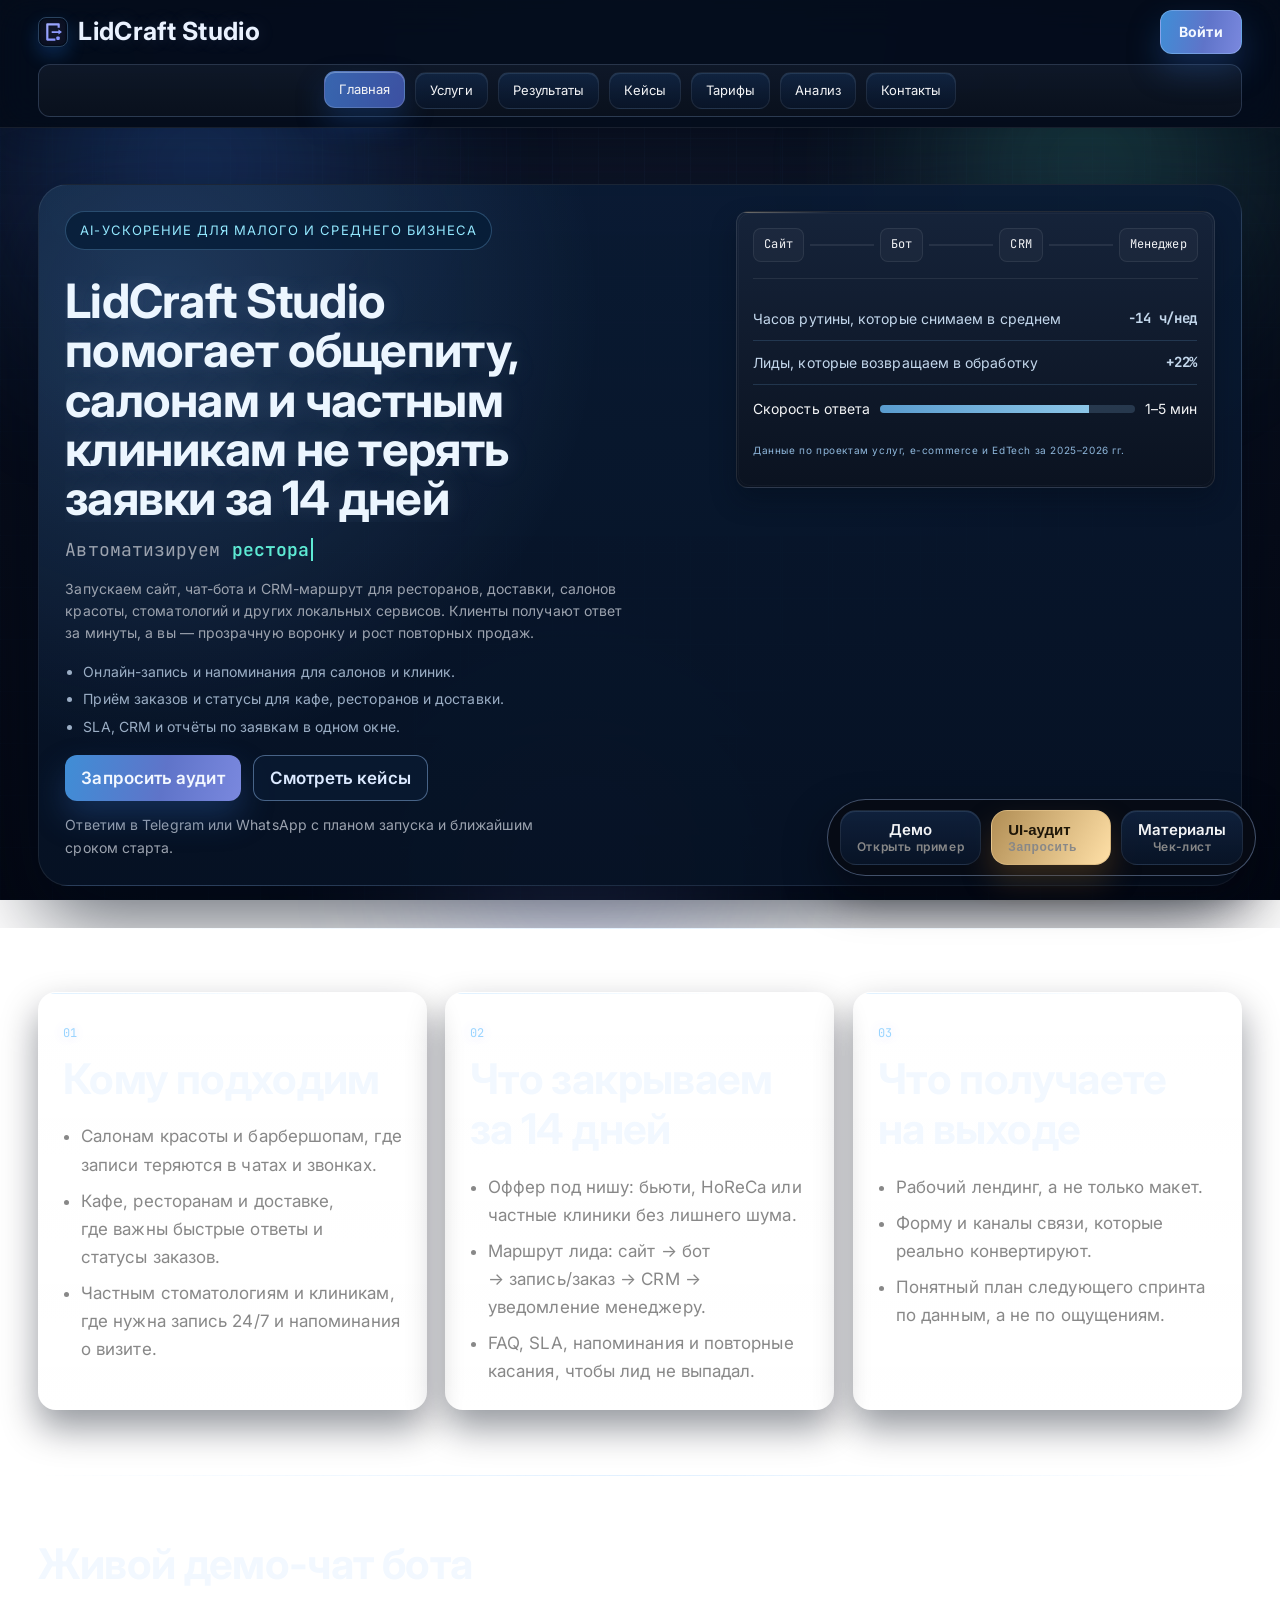
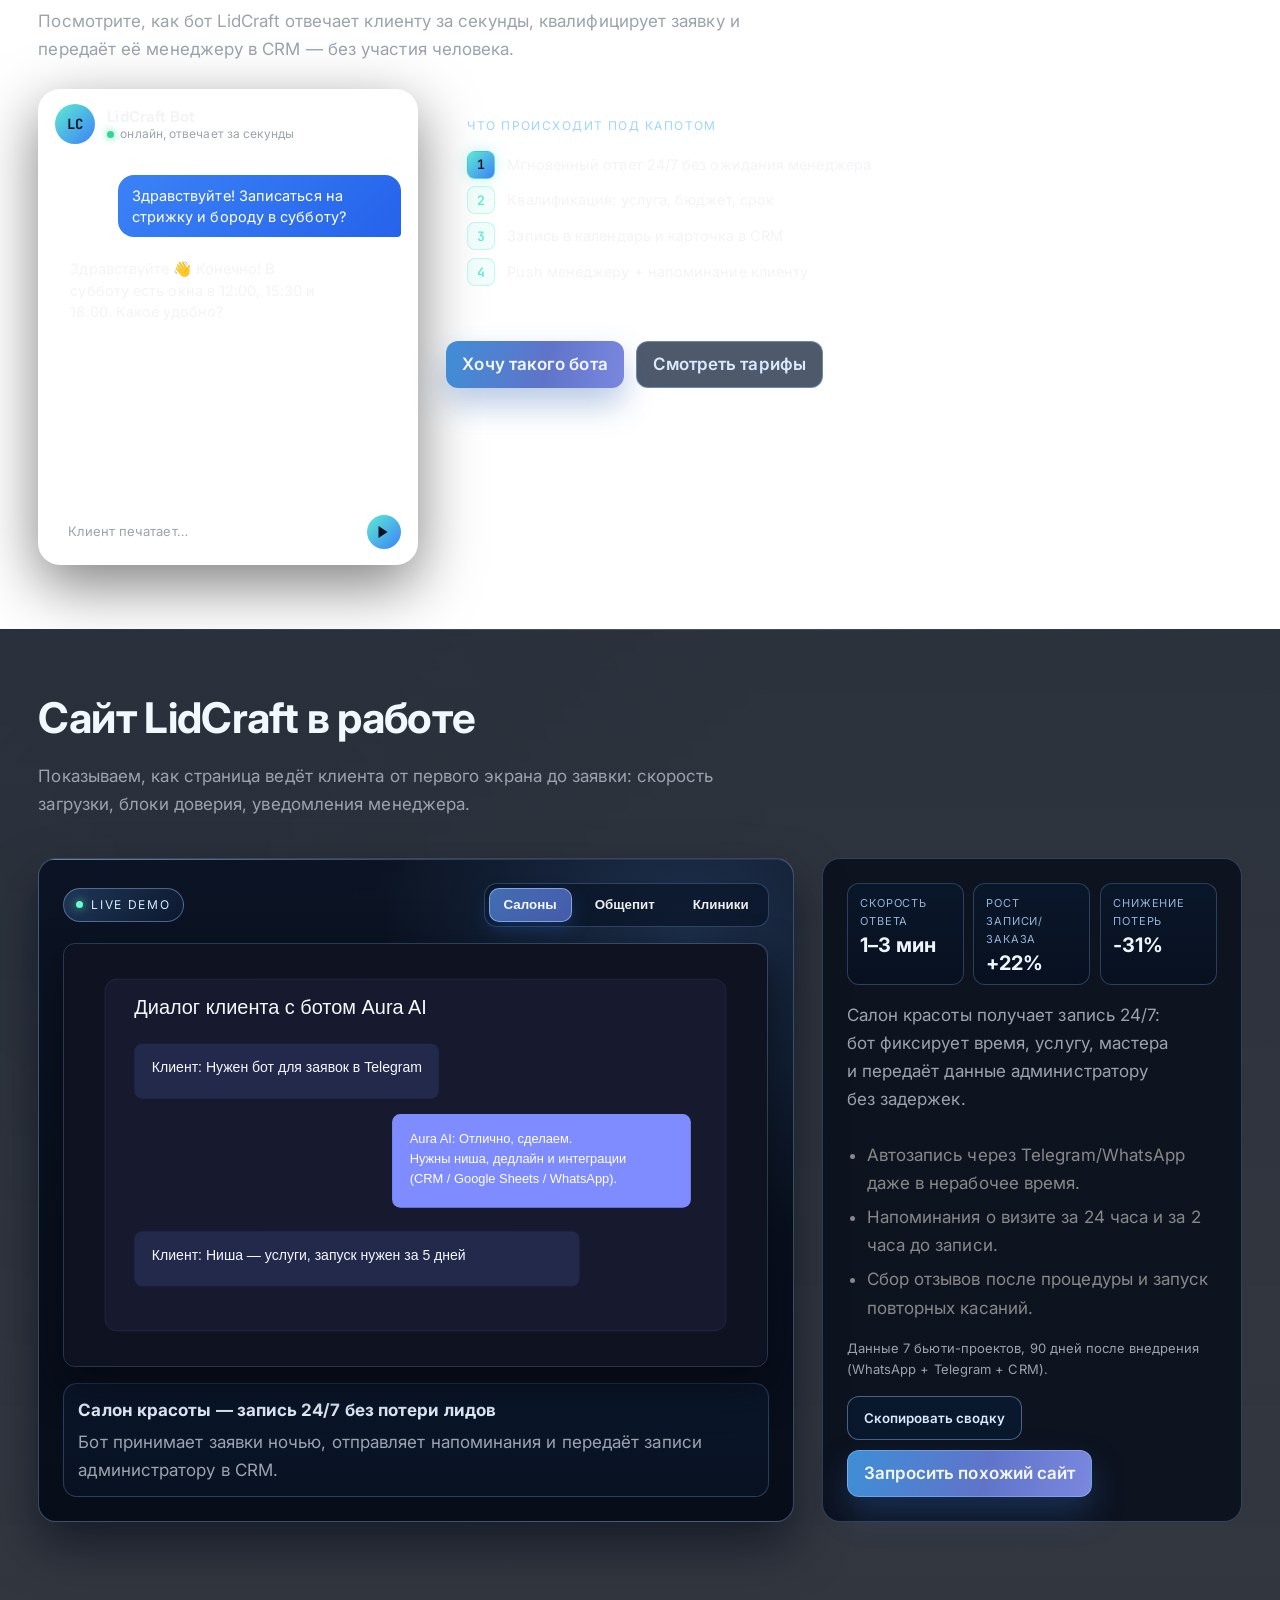
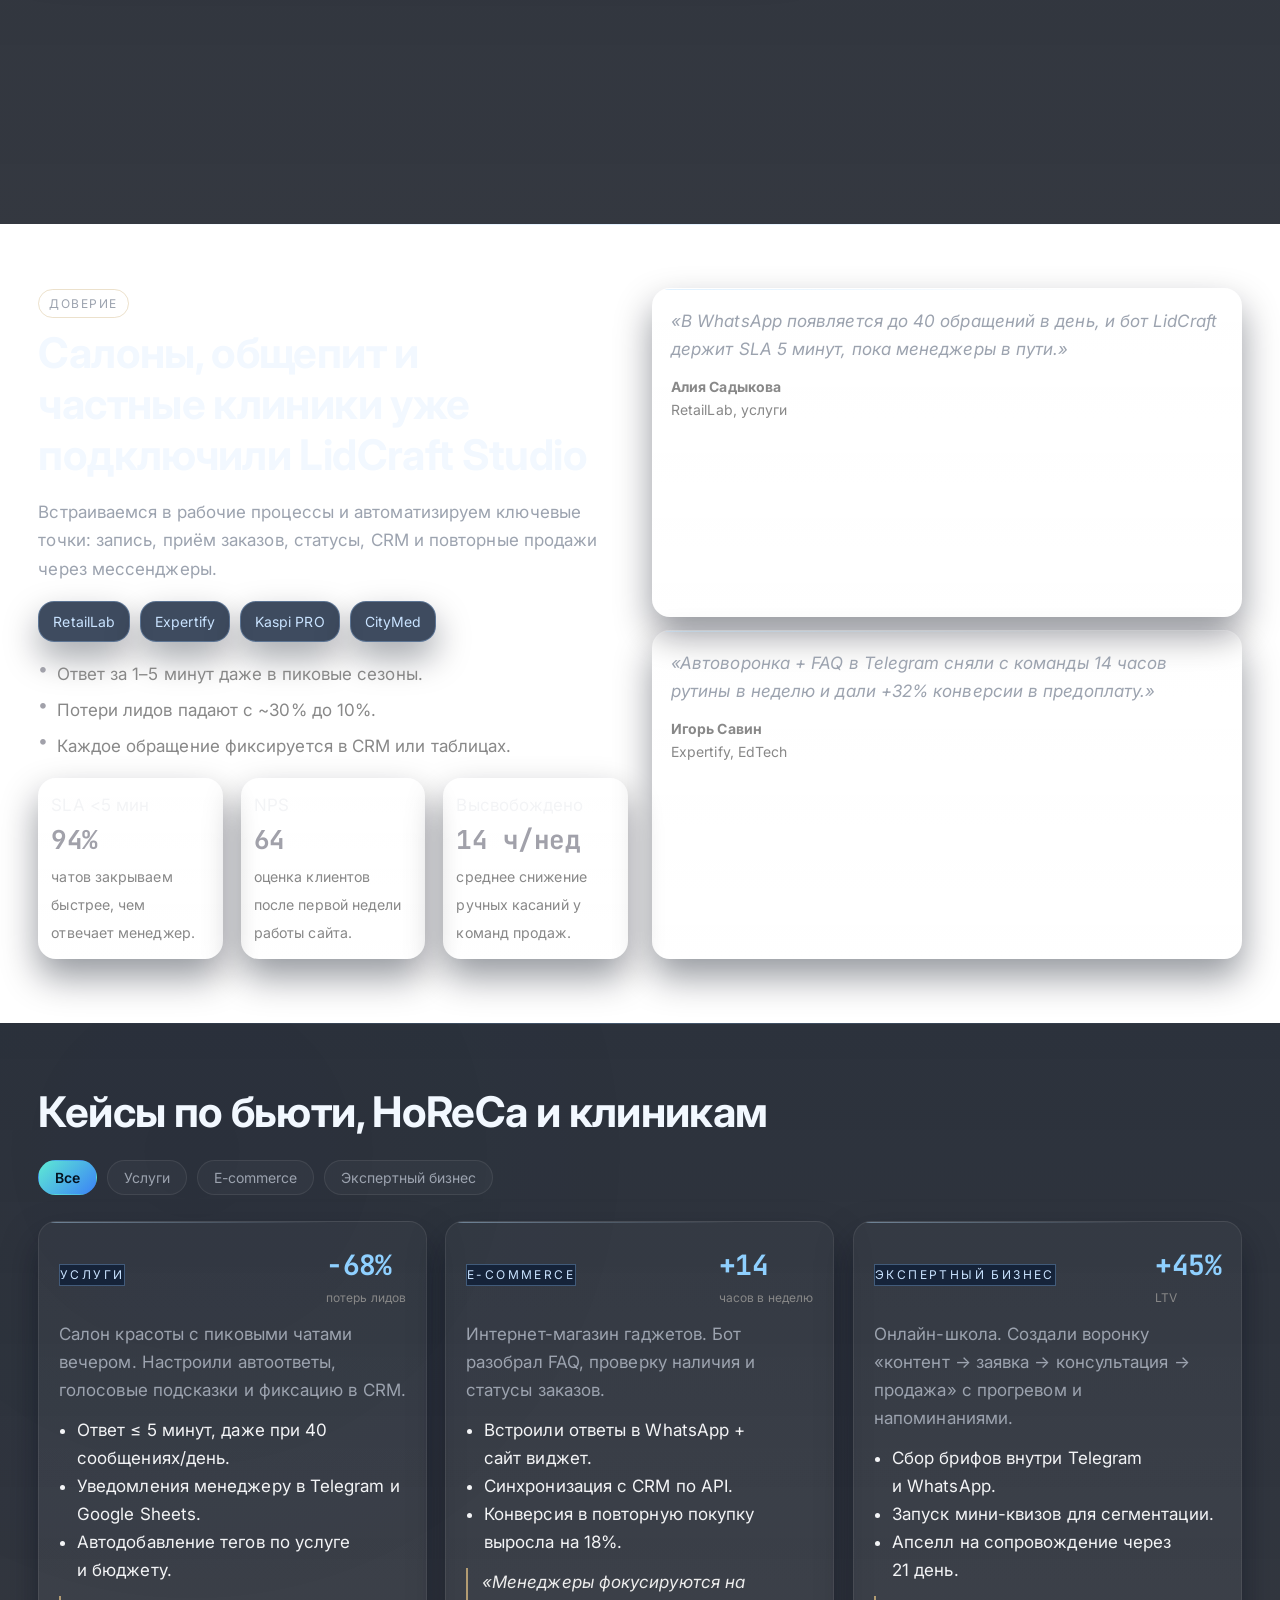
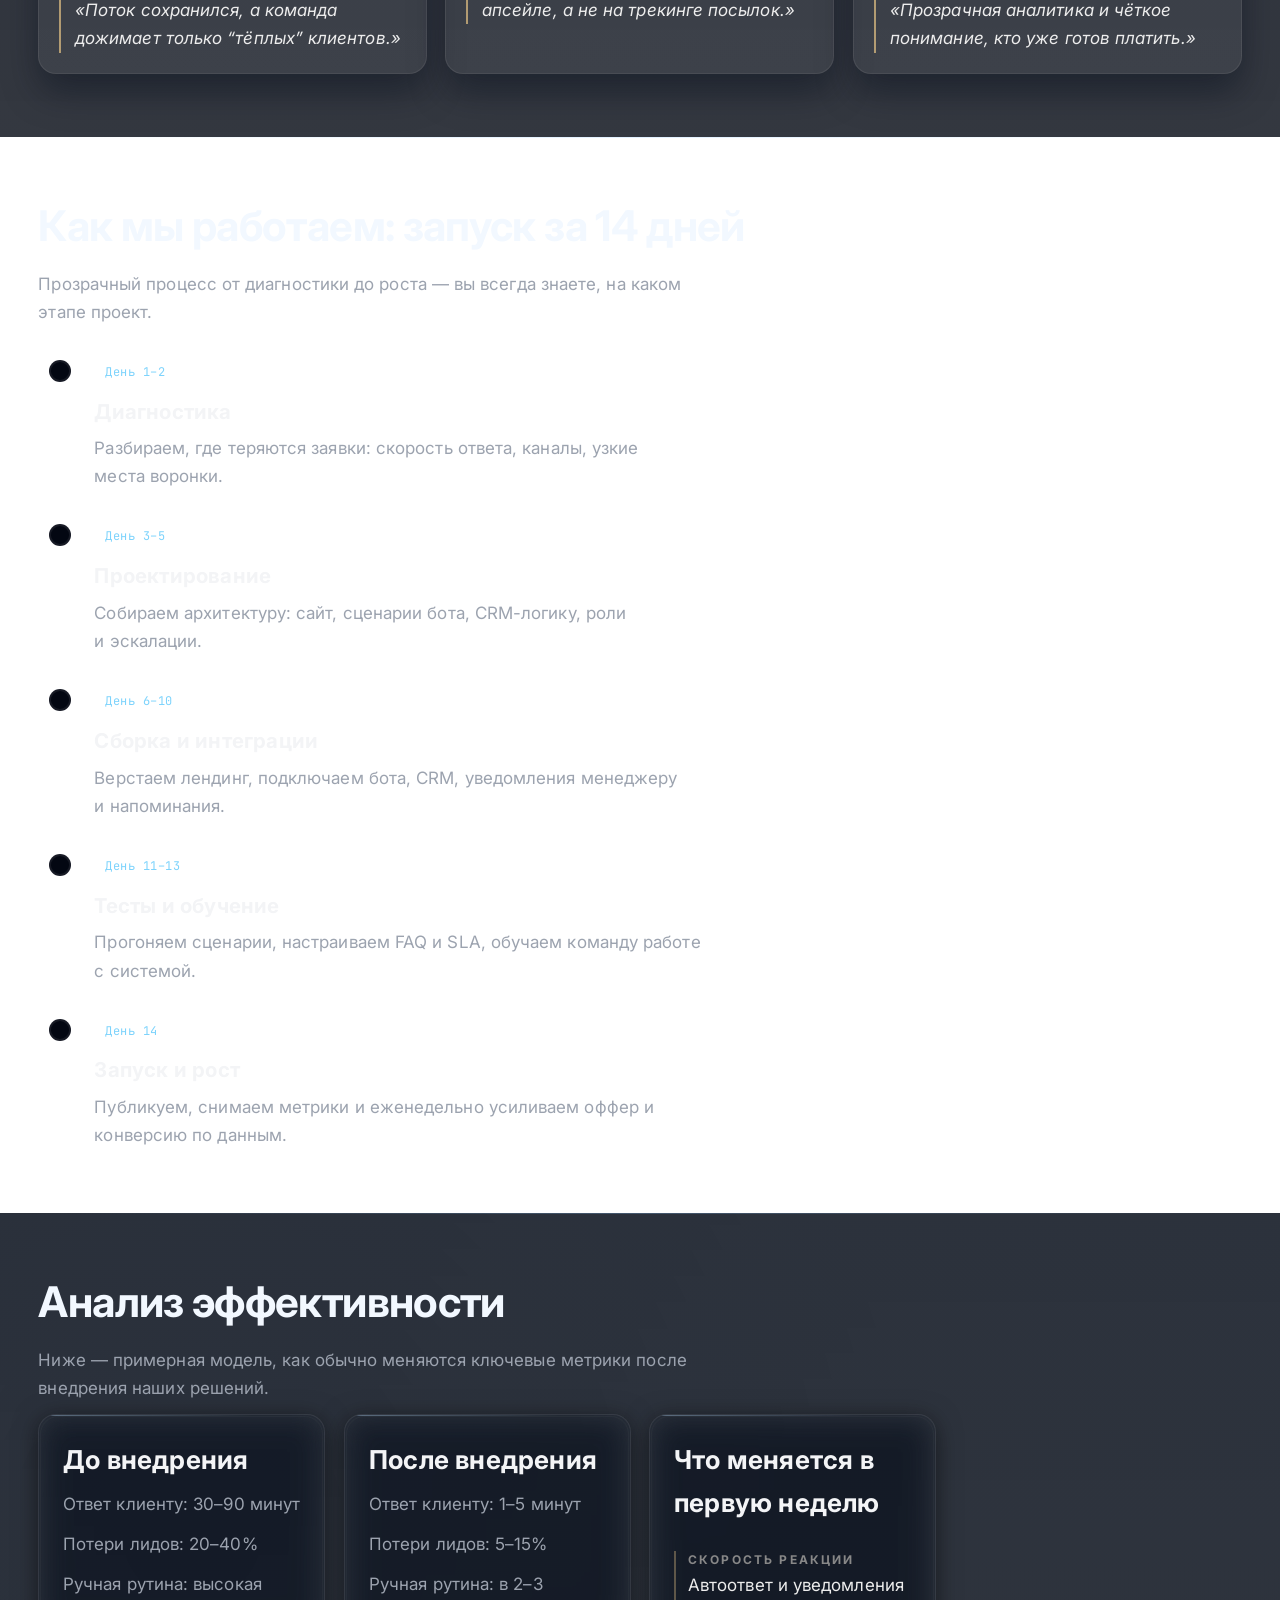
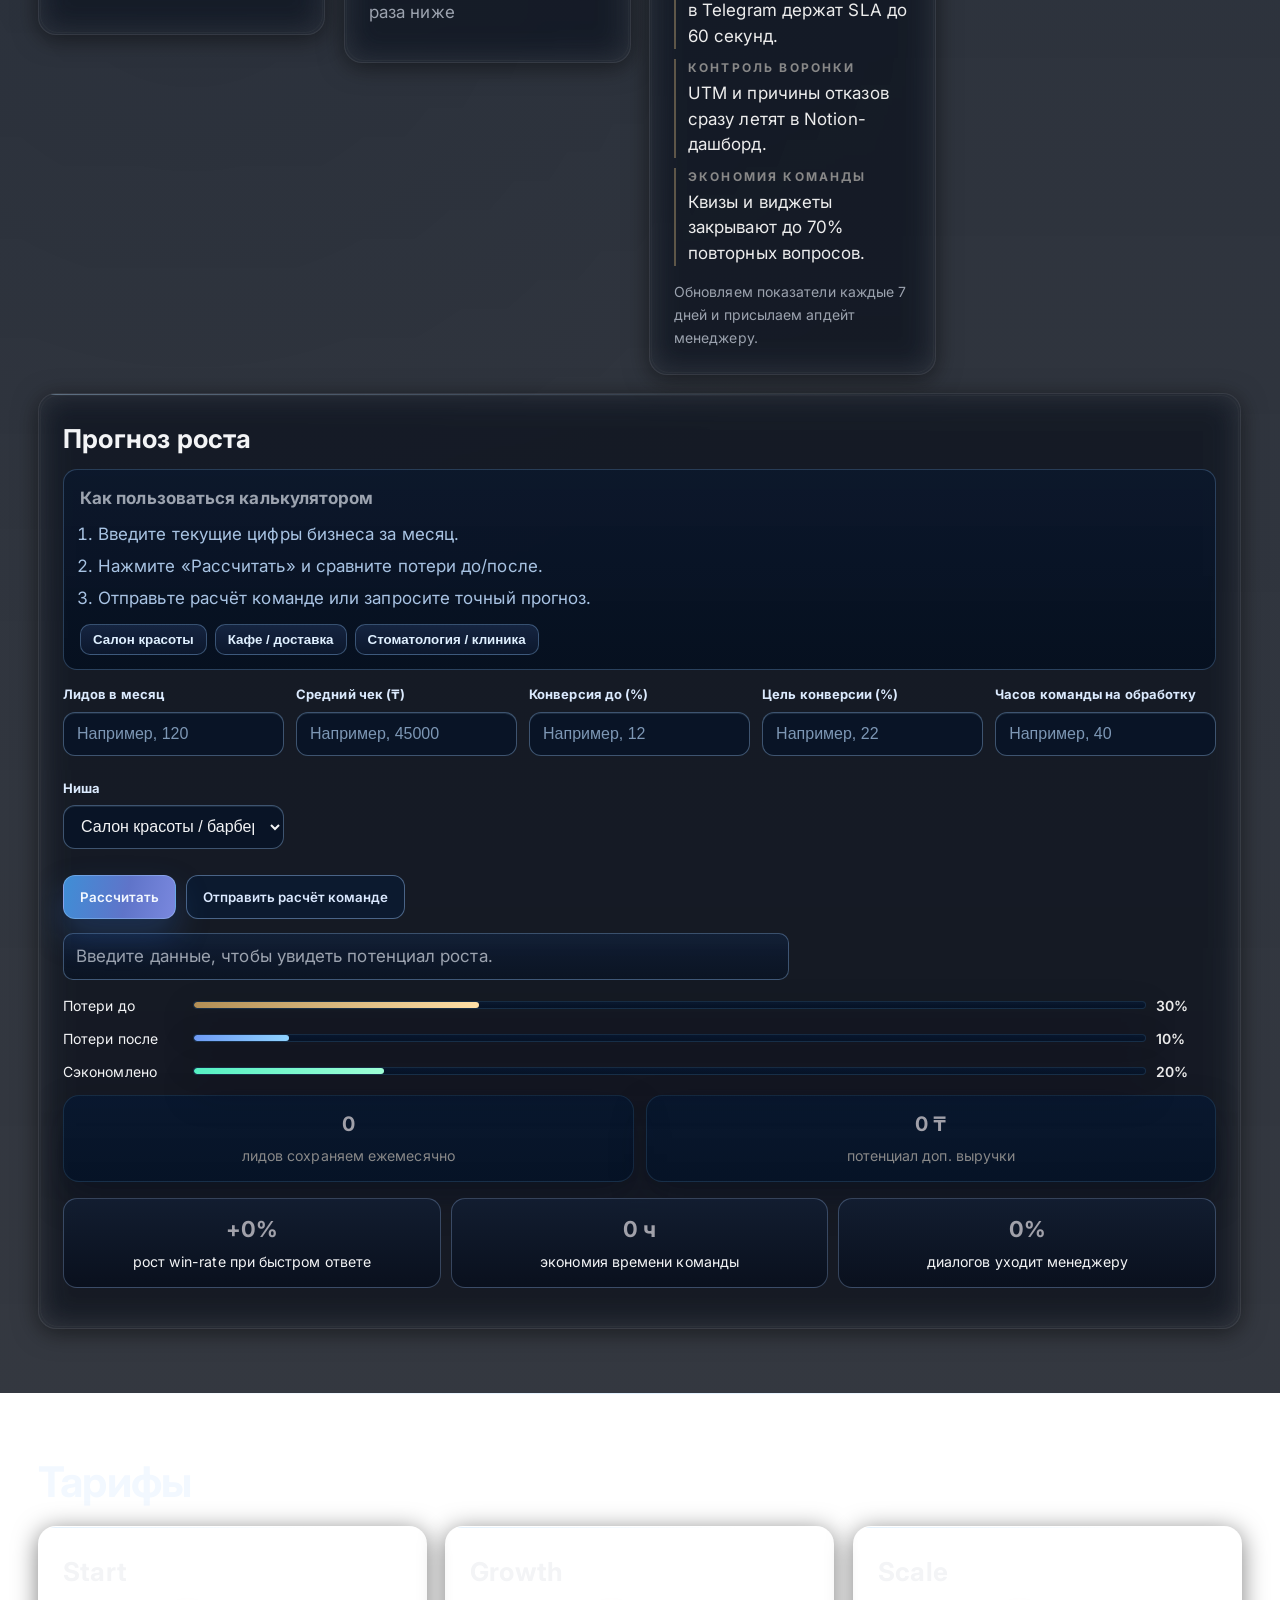
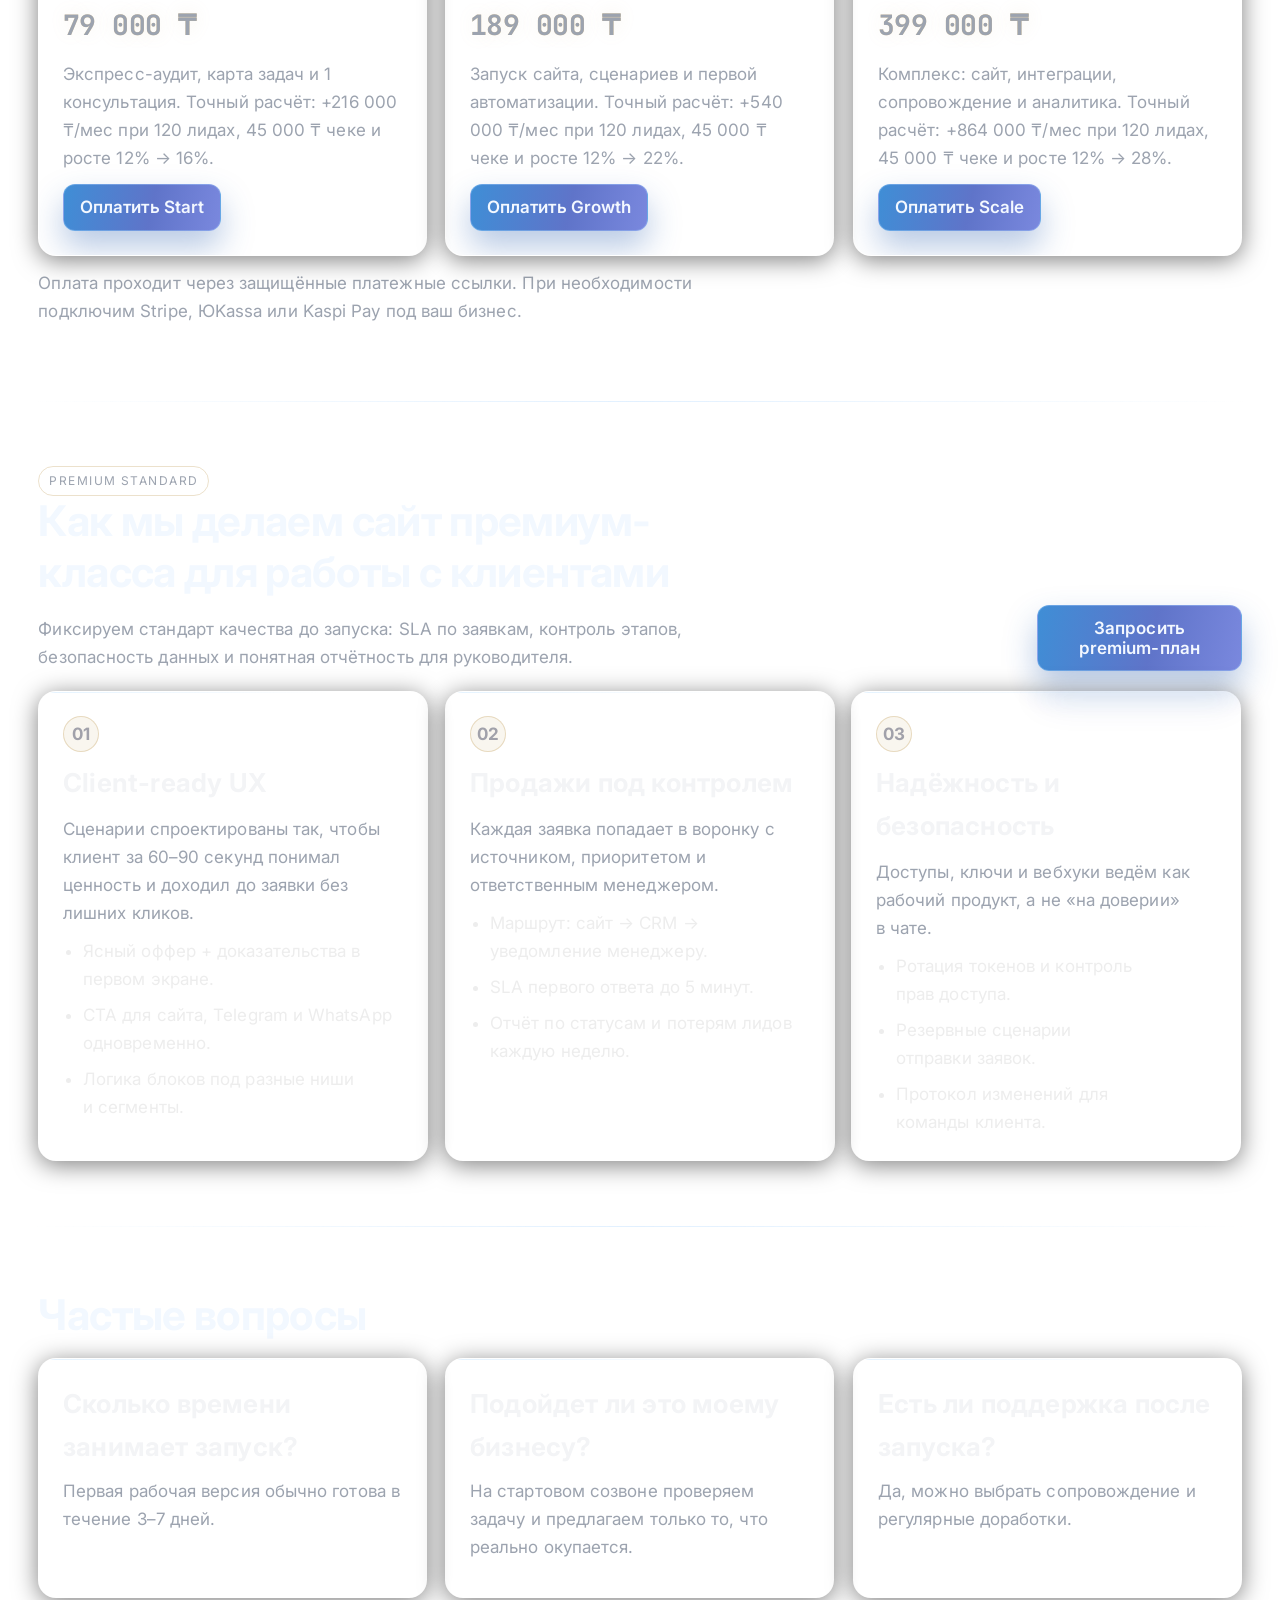
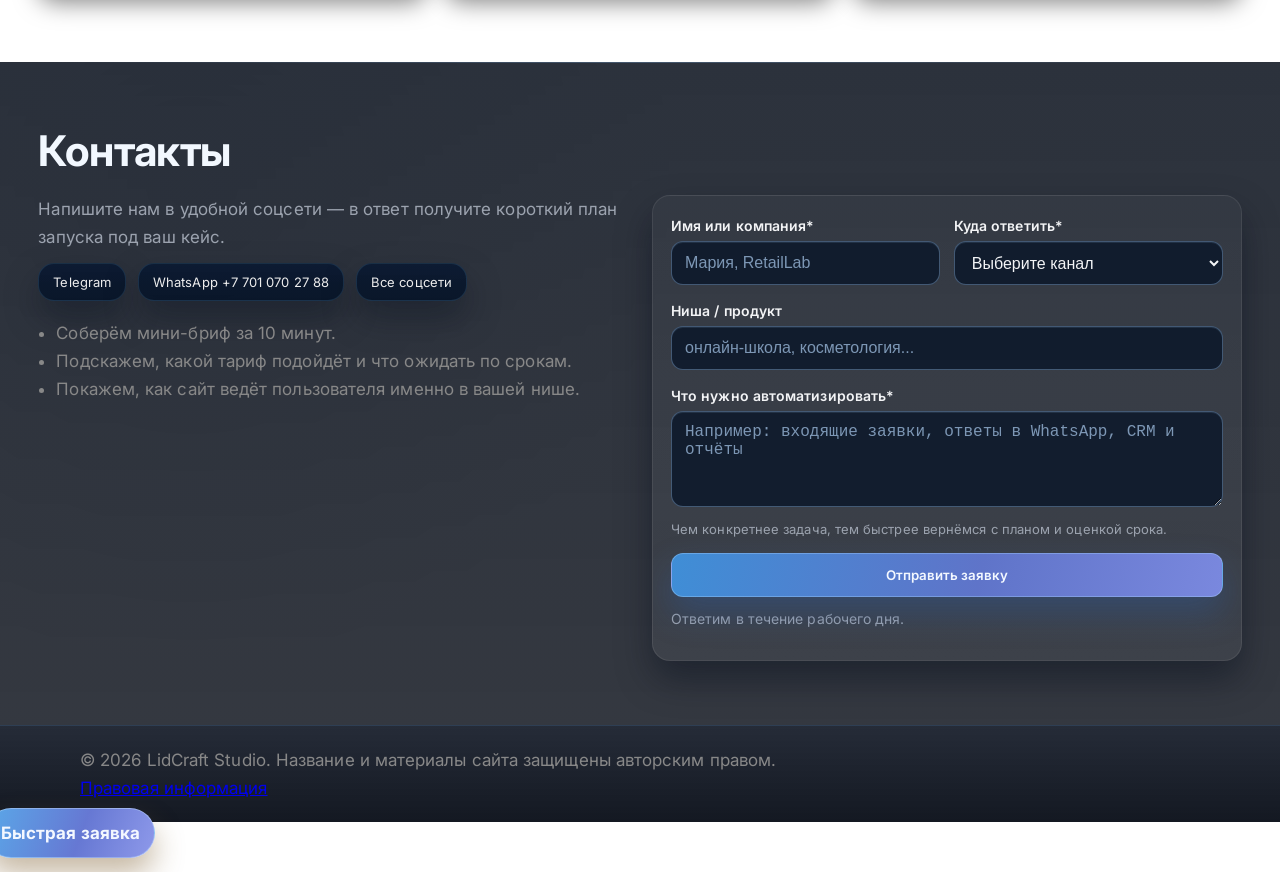
==== commit 04b18db2: "feat(cases): niche filter + 3D tilt hover on case cards" ====
--- a/index.html
+++ b/index.html
@@ -29,9 +29,9 @@
   <link rel="canonical" href="https://lidcraft.kz/" />
   <link rel="icon" type="image/svg+xml" href="assets/lidcraft-logo.svg" />
   <link rel="preload" as="image" href="assets/tg-demo-1.svg" />
-  <link rel="stylesheet" href="styles.css?v=20260710f" />
-  <link rel="stylesheet" href="modern-enhancements.css?v=20260710f" />
-  <link rel="stylesheet" href="site-redesign.css?v=20260710f" />
+  <link rel="stylesheet" href="styles.css?v=20260710g" />
+  <link rel="stylesheet" href="modern-enhancements.css?v=20260710g" />
+  <link rel="stylesheet" href="site-redesign.css?v=20260710g" />
   <script type="application/ld+json">
     {
       "@context": "https://schema.org",
@@ -518,8 +518,14 @@
     <section id="cases" class="section alt">
       <div class="container">
         <h2 data-i18n="casesTitle">Кейсы по бьюти, HoReCa и клиникам</h2>
+        <div class="case-filter" role="tablist" aria-label="Фильтр кейсов по нише">
+          <button class="case-filter-btn is-active" type="button" data-filter="all">Все</button>
+          <button class="case-filter-btn" type="button" data-filter="services">Услуги</button>
+          <button class="case-filter-btn" type="button" data-filter="ecommerce">E-commerce</button>
+          <button class="case-filter-btn" type="button" data-filter="expert">Экспертный бизнес</button>
+        </div>
         <div class="case-grid">
-          <article class="case-card">
+          <article class="case-card tilt" data-niche="services">
             <div class="case-header">
               <span class="case-industry">Услуги</span>
               <div class="case-metric">
@@ -535,7 +541,7 @@
             </ul>
             <blockquote>«Поток сохранился, а команда дожимает только “тёплых” клиентов.»</blockquote>
           </article>
-          <article class="case-card">
+          <article class="case-card tilt" data-niche="ecommerce">
             <div class="case-header">
               <span class="case-industry">E-commerce</span>
               <div class="case-metric">
@@ -551,7 +557,7 @@
             </ul>
             <blockquote>«Менеджеры фокусируются на апсейле, а не на трекинге посылок.»</blockquote>
           </article>
-          <article class="case-card">
+          <article class="case-card tilt" data-niche="expert">
             <div class="case-header">
               <span class="case-industry">Экспертный бизнес</span>
               <div class="case-metric">
@@ -1146,7 +1152,7 @@
 
   <script src="script.js?v=20260615"></script>
   <script src="site-features.js?v=20260615"></script>
-  <script src="digital-fx.js?v=20260710f" defer></script>
+  <script src="digital-fx.js?v=20260710g" defer></script>
   <script type="application/ld+json">
     {
       "@context": "https://schema.org",
--- a/site-redesign.css
+++ b/site-redesign.css
@@ -2086,6 +2086,60 @@
   .timeline::after { transition: none; }
 }
 
+/* ===== CASES: FILTER + 3D TILT ===== */
+.case-filter {
+  display: flex;
+  flex-wrap: wrap;
+  gap: 10px;
+  margin: 22px 0 26px;
+}
+
+.case-filter-btn {
+  font-family: "Inter", system-ui, sans-serif;
+  font-size: 14px;
+  padding: 8px 16px;
+  border-radius: 999px;
+  border: 1px solid var(--lux-line);
+  background: rgba(255, 255, 255, 0.03);
+  color: var(--lux-muted);
+  cursor: pointer;
+  transition: color 0.2s ease, border-color 0.2s ease, background 0.2s ease, transform 0.15s ease;
+}
+
+.case-filter-btn:hover { transform: translateY(-2px); color: var(--lux-text); }
+
+.case-filter-btn.is-active {
+  color: #04121f;
+  background: linear-gradient(135deg, #5eead4, #3b82f6);
+  border-color: transparent;
+  font-weight: 600;
+}
+
+.case-card {
+  transition: opacity 0.4s ease, transform 0.3s cubic-bezier(0.16, 1, 0.3, 1);
+  transform-style: preserve-3d;
+  will-change: transform;
+}
+
+.case-card.is-hidden {
+  display: none;
+}
+
+.case-card.filtering {
+  opacity: 0;
+  transform: scale(0.96);
+}
+
+@media (hover: hover) and (pointer: fine) {
+  .case-card.tilt:hover {
+    box-shadow: 0 26px 60px rgba(0, 0, 0, 0.55), 0 0 0 1px rgba(94, 234, 212, 0.15);
+  }
+}
+
+@media (prefers-reduced-motion: reduce) {
+  .case-card { transition: none; }
+}
+
 /* ================================================== */
 
 @media (hover: hover) and (pointer: fine) {
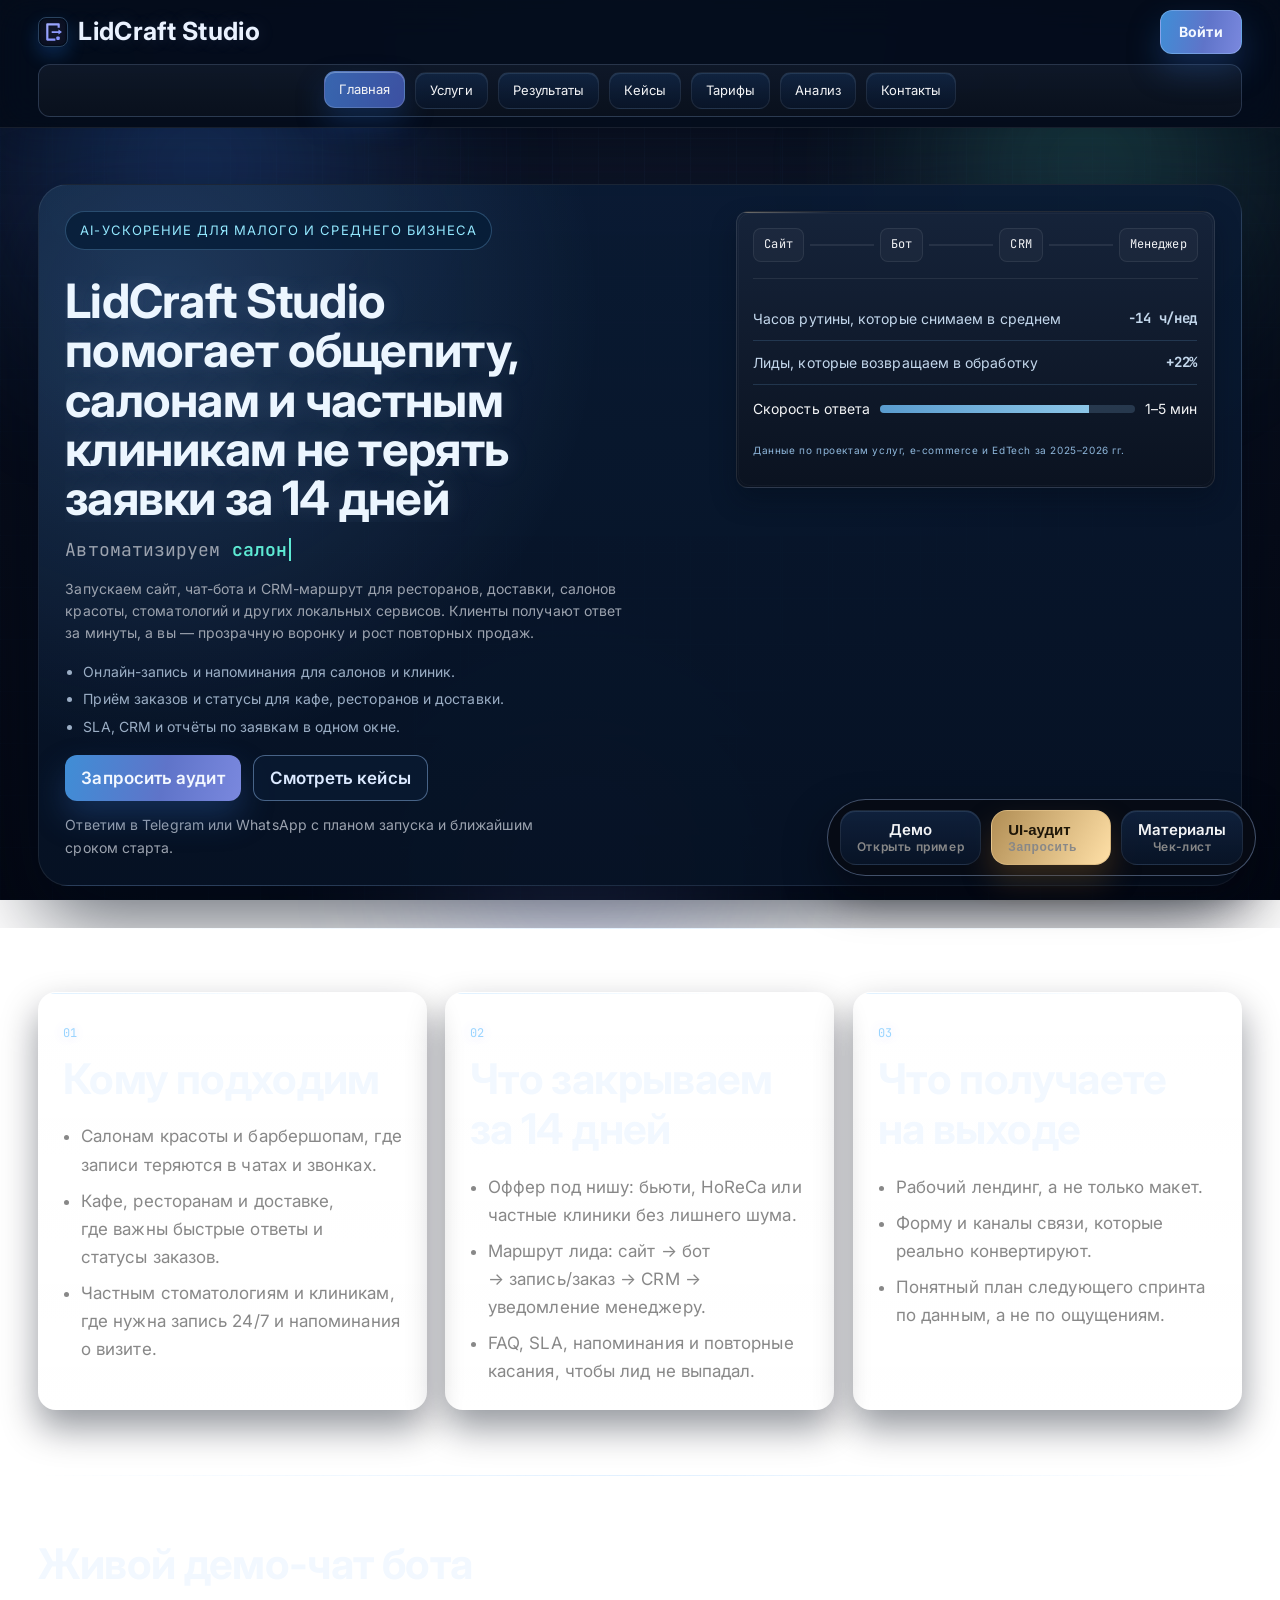
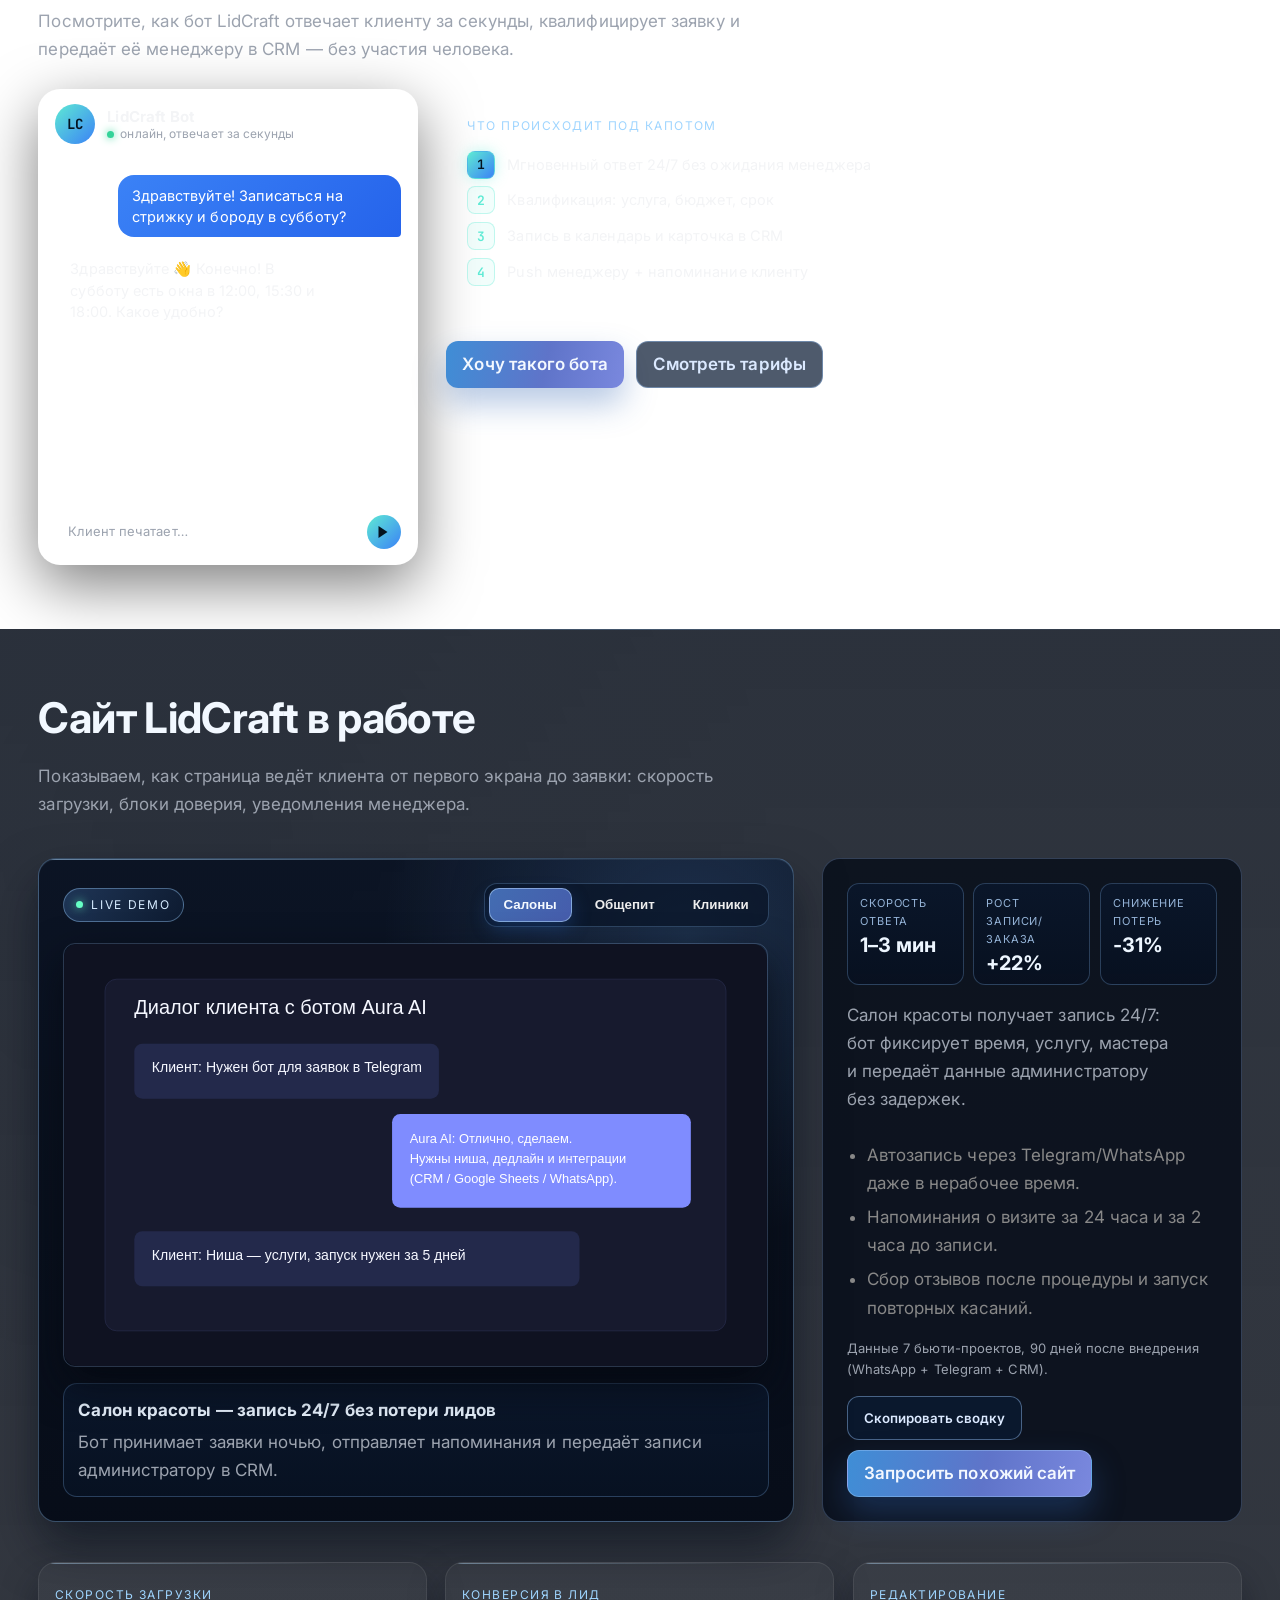
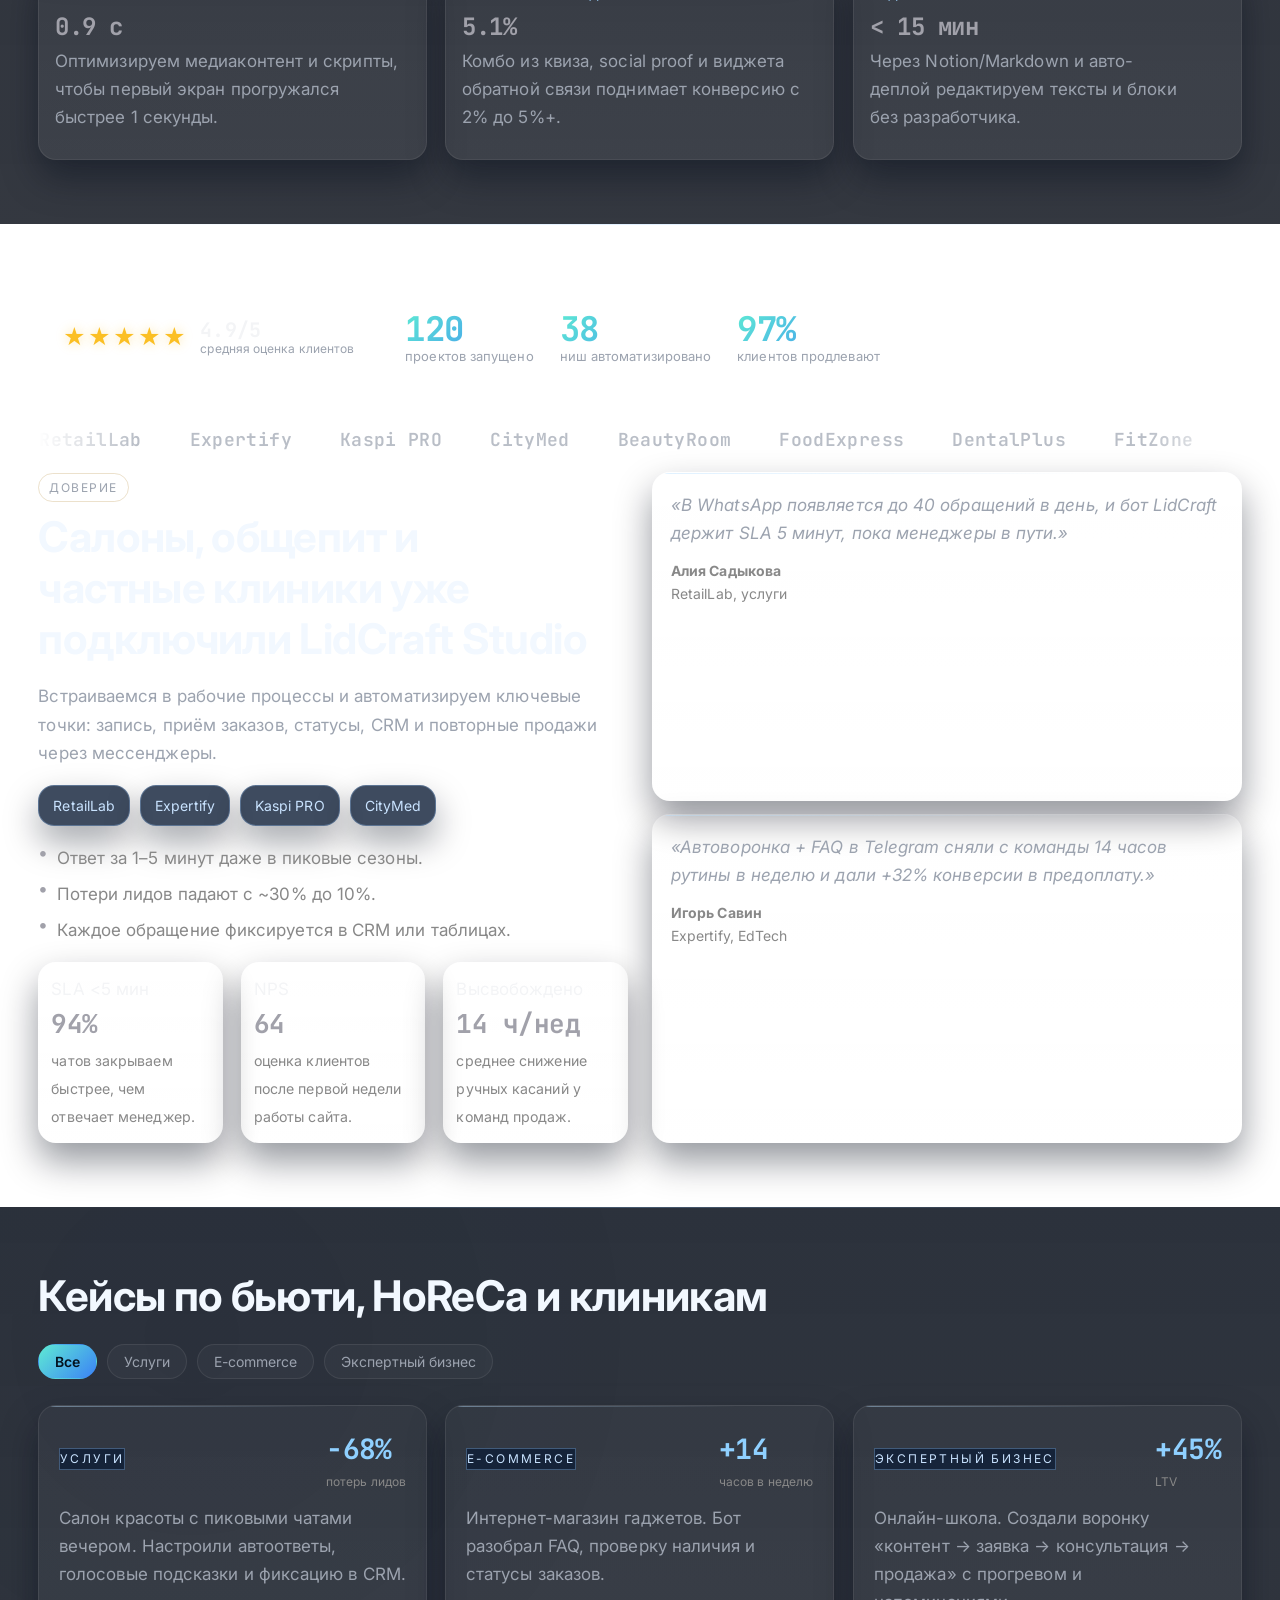
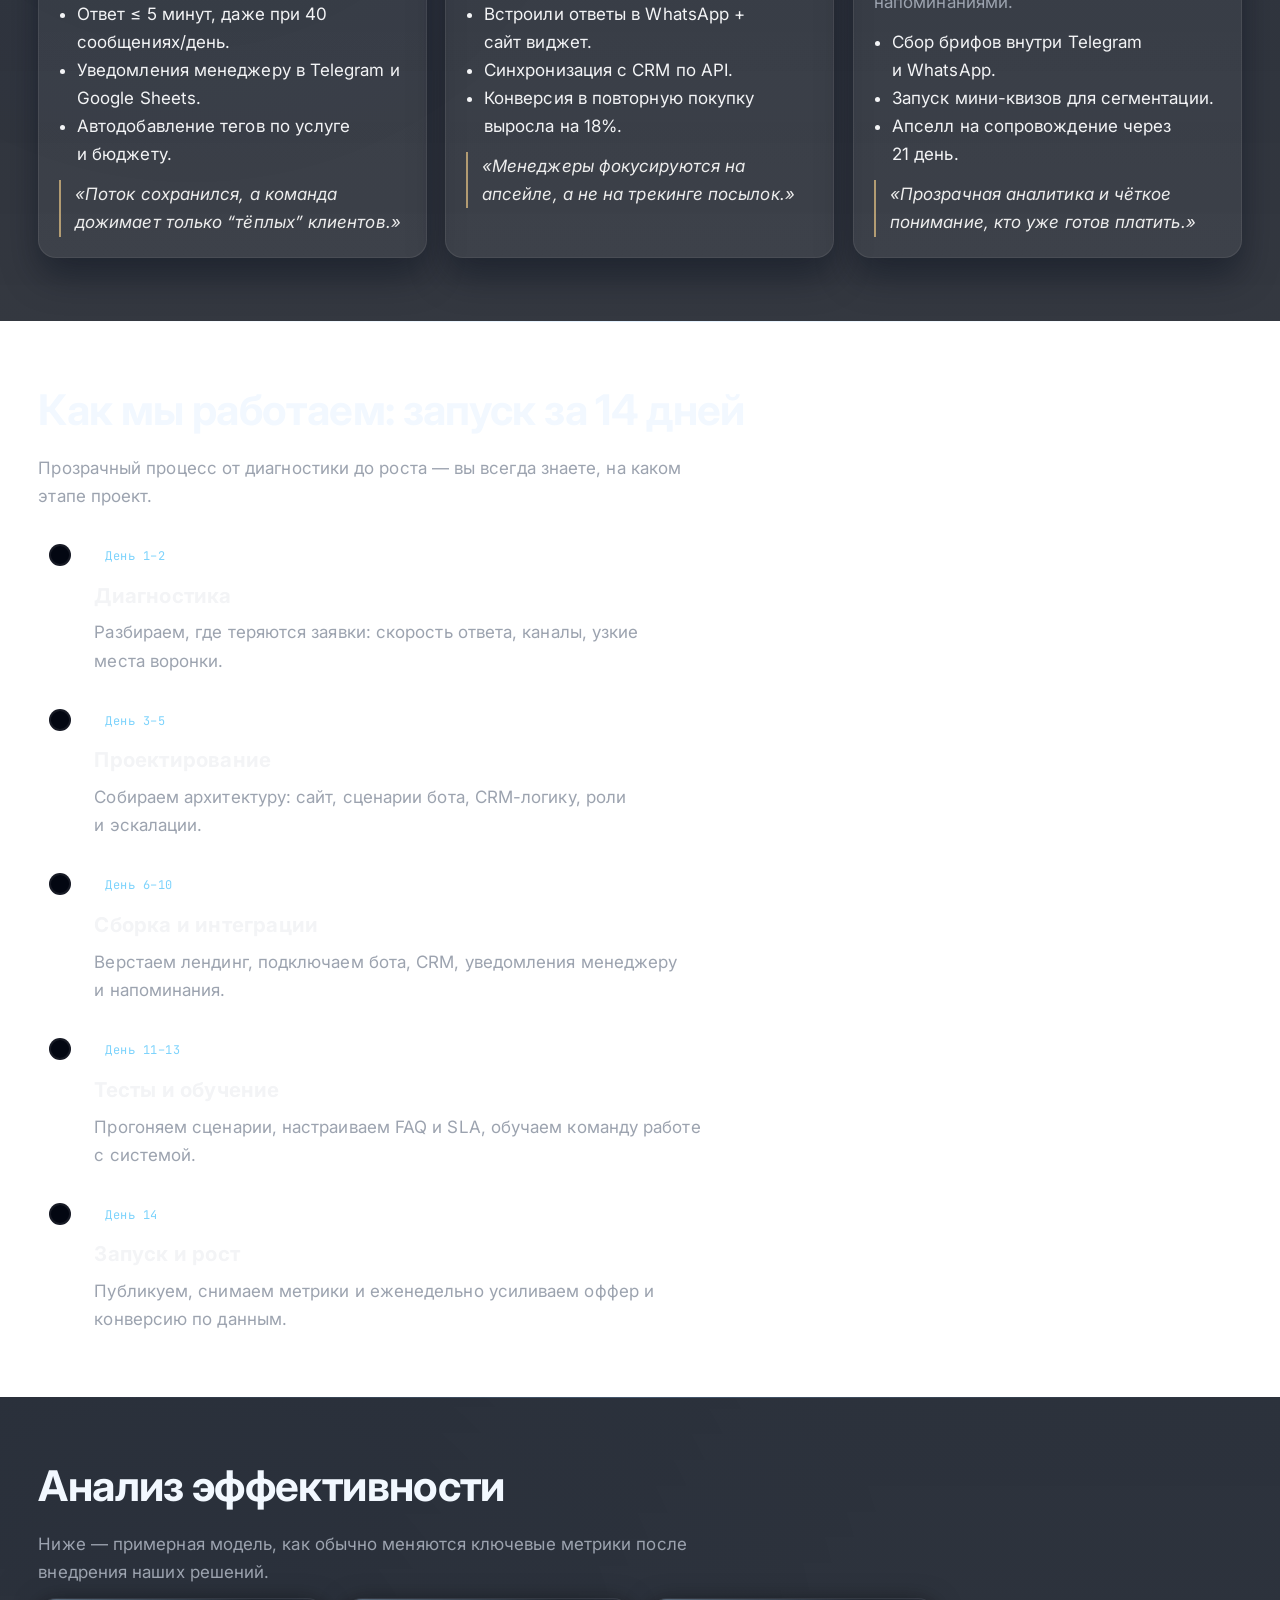
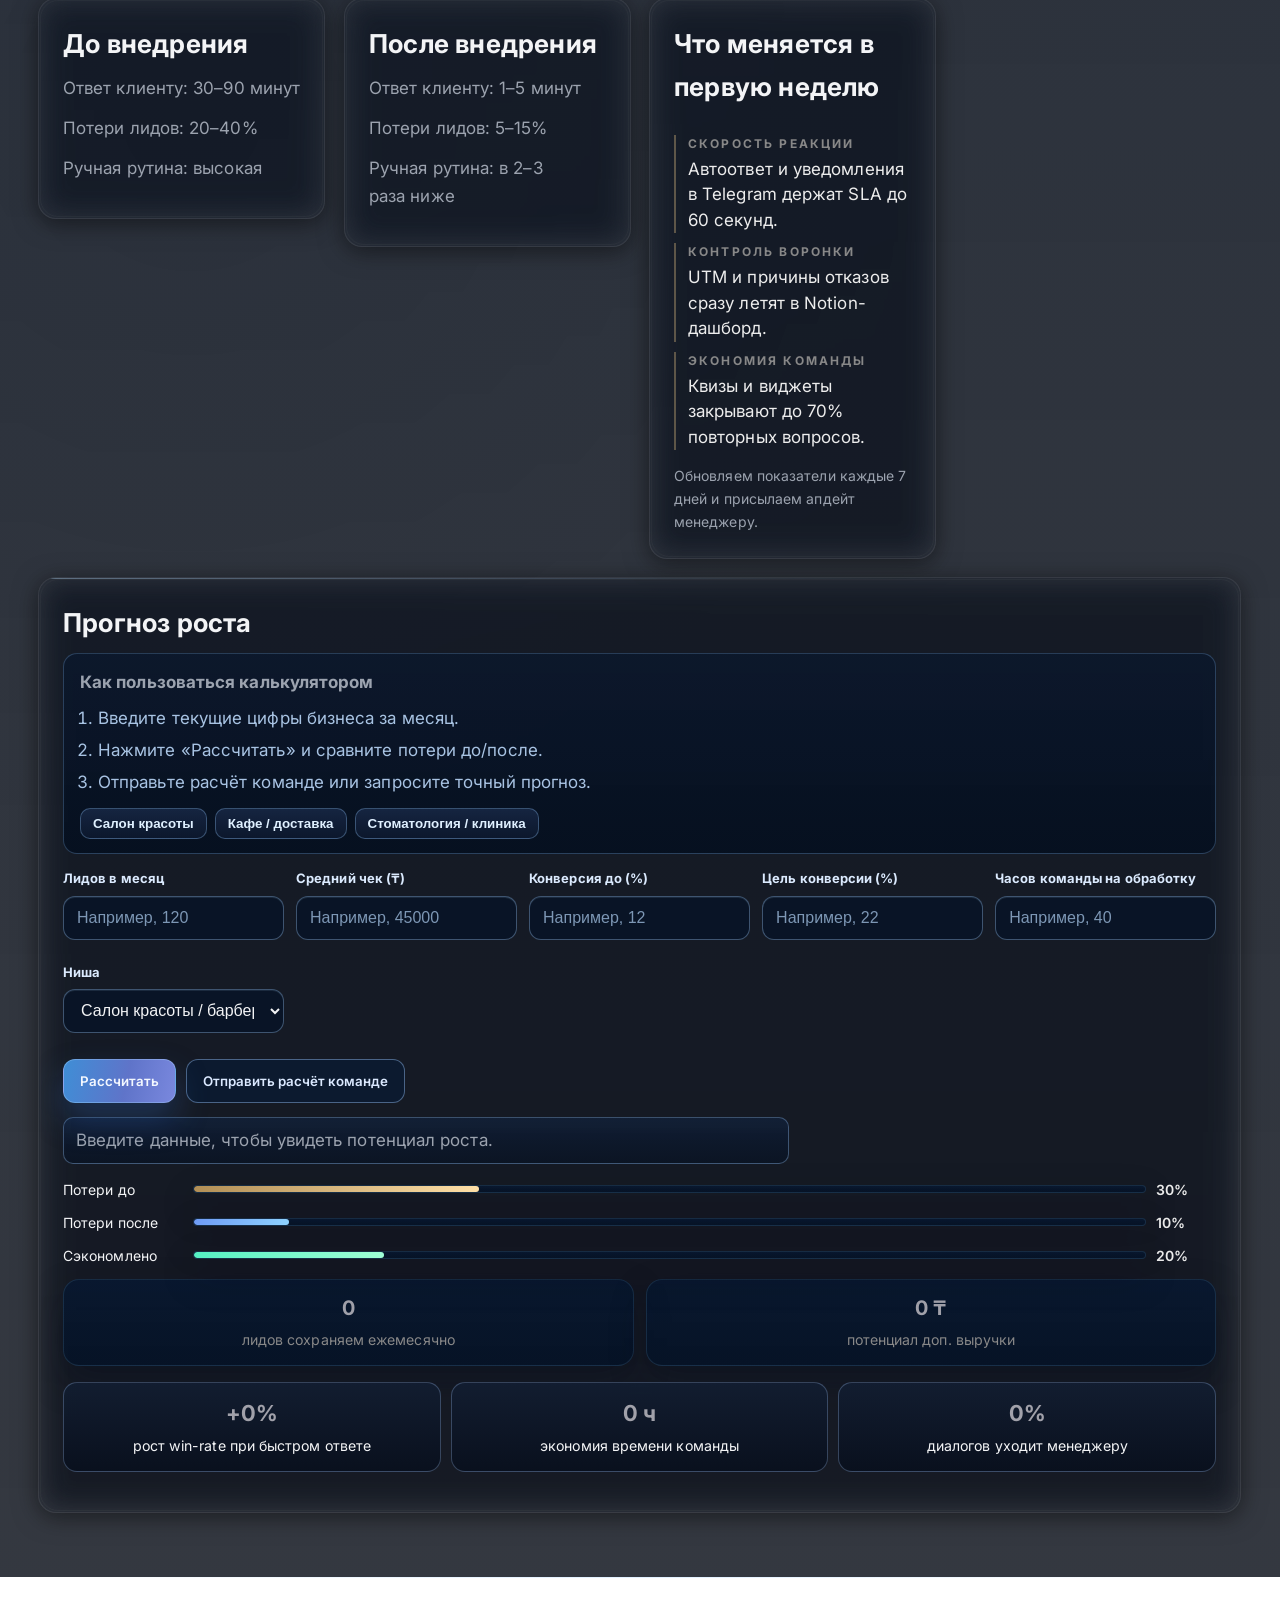
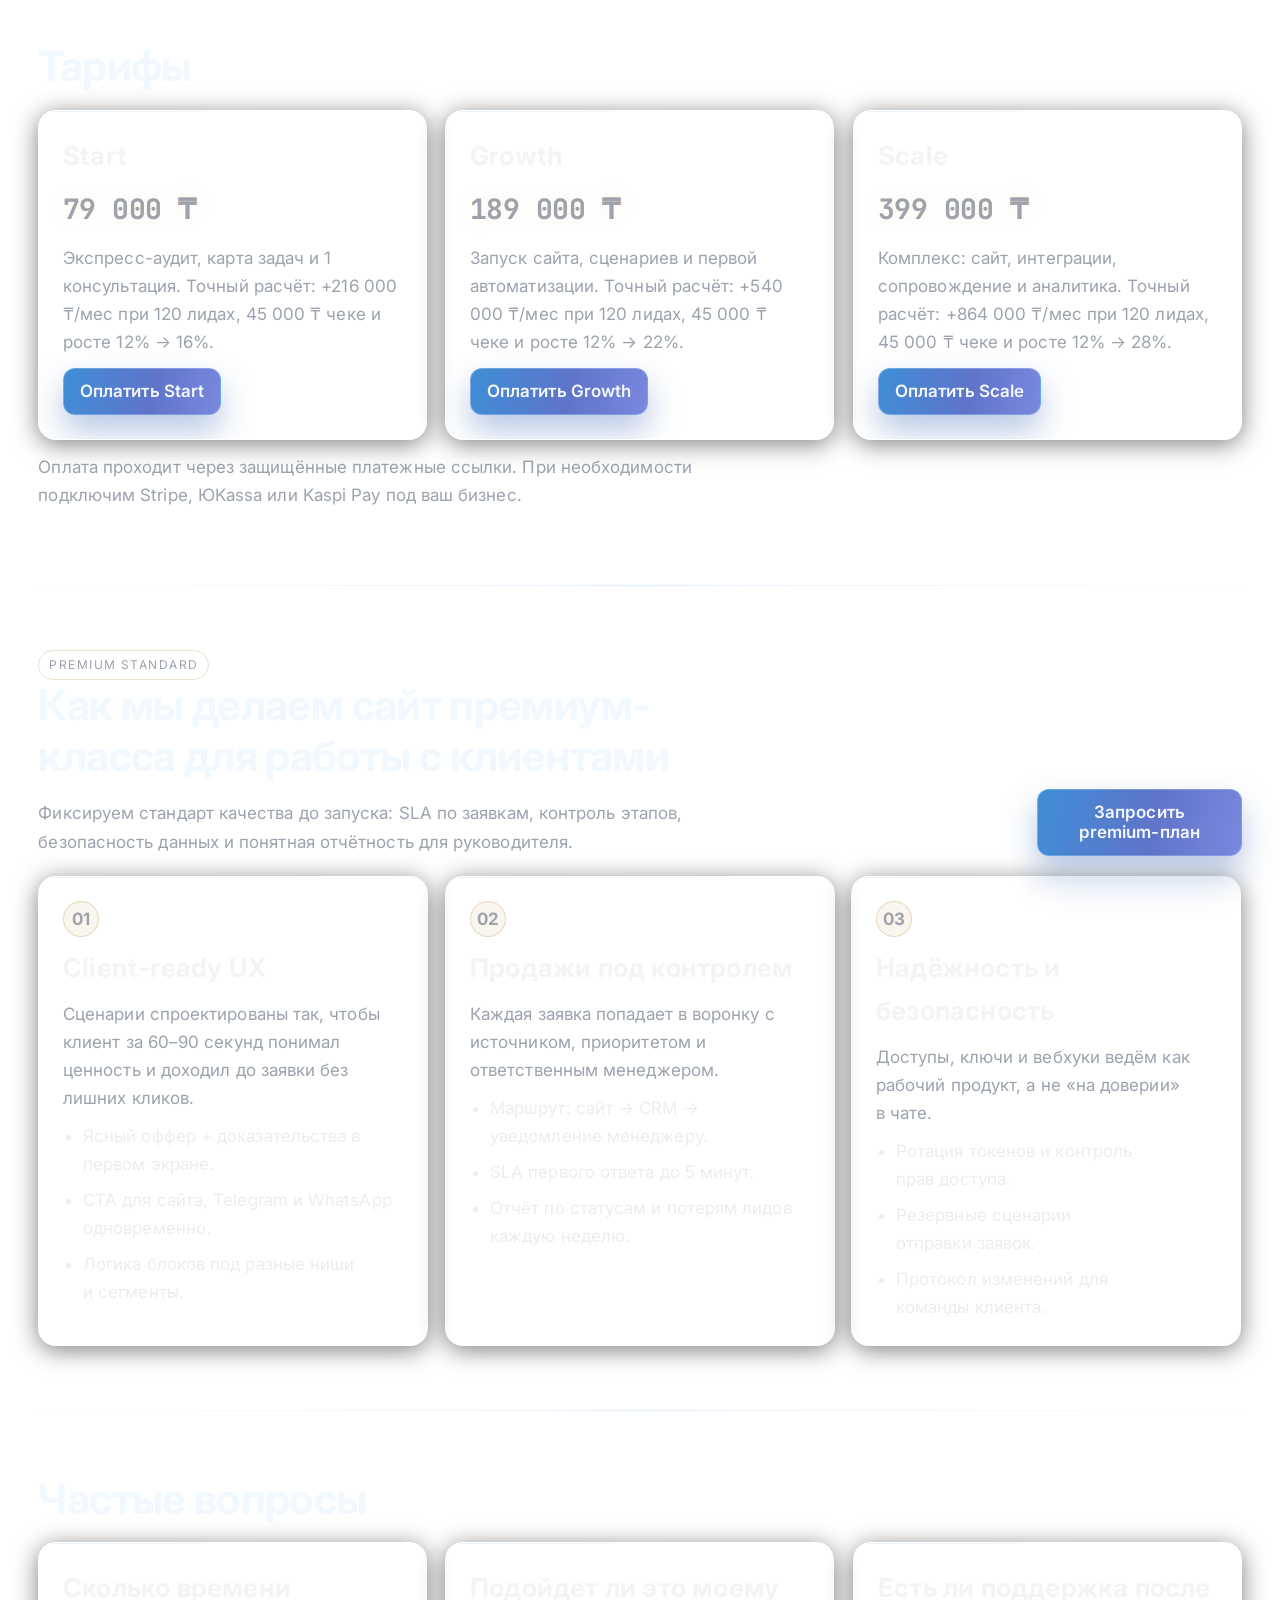
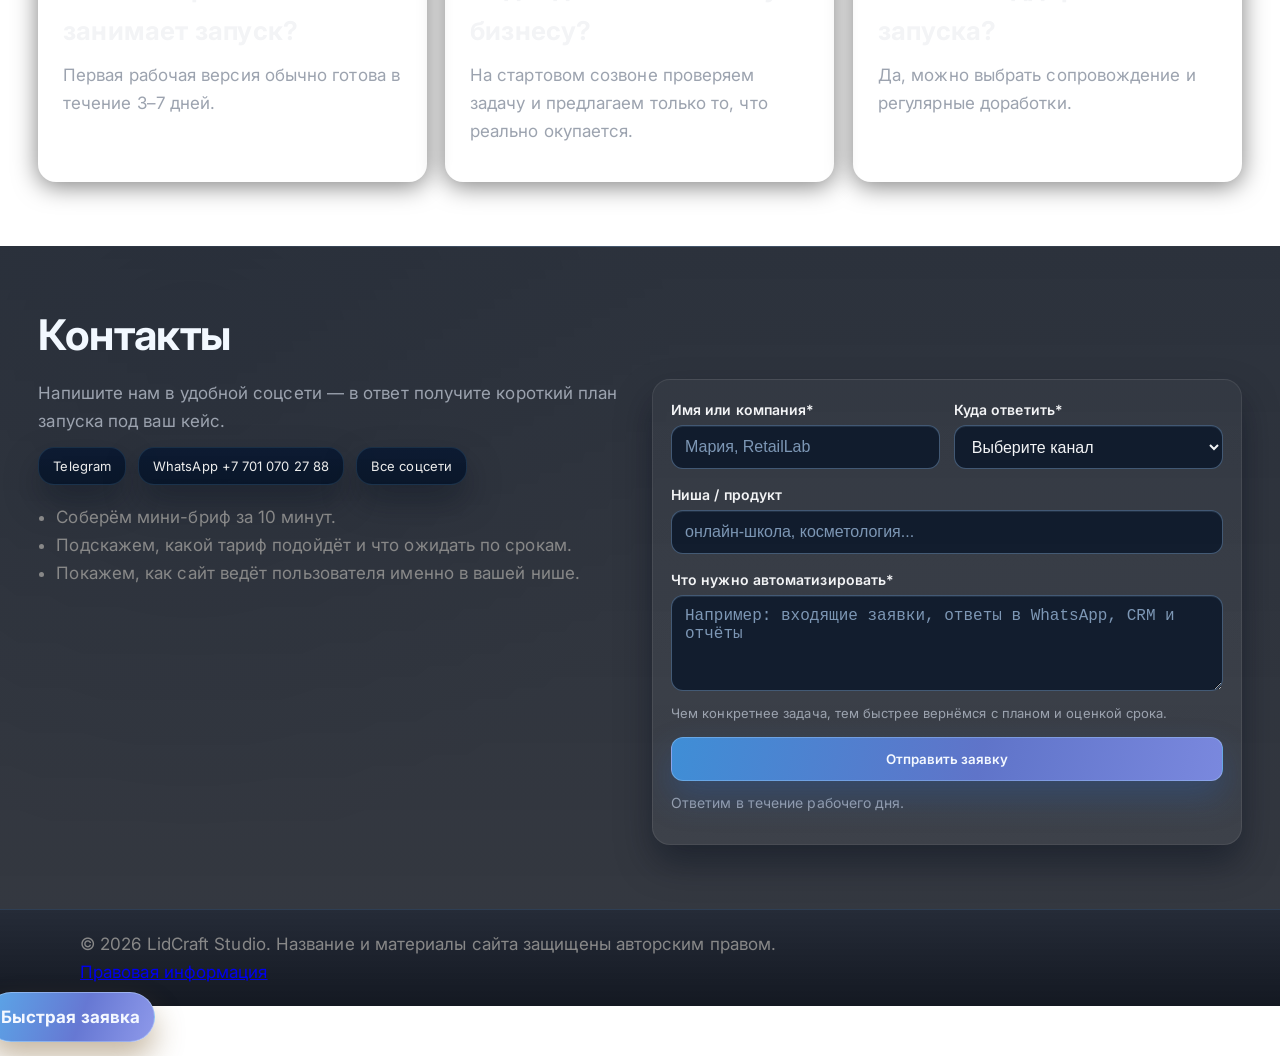
==== commit 0f363390: "feat(trust): logo marquee, star rating, live project counters" ====
--- a/index.html
+++ b/index.html
@@ -29,9 +29,9 @@
   <link rel="canonical" href="https://lidcraft.kz/" />
   <link rel="icon" type="image/svg+xml" href="assets/lidcraft-logo.svg" />
   <link rel="preload" as="image" href="assets/tg-demo-1.svg" />
-  <link rel="stylesheet" href="styles.css?v=20260710g" />
-  <link rel="stylesheet" href="modern-enhancements.css?v=20260710g" />
-  <link rel="stylesheet" href="site-redesign.css?v=20260710g" />
+  <link rel="stylesheet" href="styles.css?v=20260710h" />
+  <link rel="stylesheet" href="modern-enhancements.css?v=20260710h" />
+  <link rel="stylesheet" href="site-redesign.css?v=20260710h" />
   <script type="application/ld+json">
     {
       "@context": "https://schema.org",
@@ -462,6 +462,49 @@
     </section>
 
     <section id="trust" class="section trust">
+      <div class="container">
+        <div class="trust-topbar">
+          <div class="trust-rating">
+            <span class="rating-stars" aria-hidden="true">★★★★★</span>
+            <div class="rating-meta">
+              <strong>4.9/5</strong>
+              <span>средняя оценка клиентов</span>
+            </div>
+          </div>
+          <div class="trust-counter">
+            <strong class="stat-num" data-count-to="120">120</strong>
+            <span>проектов запущено</span>
+          </div>
+          <div class="trust-counter">
+            <strong class="stat-num" data-count-to="38">38</strong>
+            <span>ниш автоматизировано</span>
+          </div>
+          <div class="trust-counter">
+            <strong class="stat-num" data-count-to="97">97%</strong>
+            <span>клиентов продлевают</span>
+          </div>
+        </div>
+        <div class="marquee" aria-label="Клиенты и партнёры">
+          <div class="marquee-track">
+            <span class="marquee-item">RetailLab</span>
+            <span class="marquee-item">Expertify</span>
+            <span class="marquee-item">Kaspi PRO</span>
+            <span class="marquee-item">CityMed</span>
+            <span class="marquee-item">BeautyRoom</span>
+            <span class="marquee-item">FoodExpress</span>
+            <span class="marquee-item">DentalPlus</span>
+            <span class="marquee-item">FitZone</span>
+            <span class="marquee-item" aria-hidden="true">RetailLab</span>
+            <span class="marquee-item" aria-hidden="true">Expertify</span>
+            <span class="marquee-item" aria-hidden="true">Kaspi PRO</span>
+            <span class="marquee-item" aria-hidden="true">CityMed</span>
+            <span class="marquee-item" aria-hidden="true">BeautyRoom</span>
+            <span class="marquee-item" aria-hidden="true">FoodExpress</span>
+            <span class="marquee-item" aria-hidden="true">DentalPlus</span>
+            <span class="marquee-item" aria-hidden="true">FitZone</span>
+          </div>
+        </div>
+      </div>
       <div class="container trust-grid">
         <div class="trust-copy">
           <p class="section-eyebrow" data-i18n="trustEyebrow">Доверие</p>
@@ -1152,7 +1195,7 @@
 
   <script src="script.js?v=20260615"></script>
   <script src="site-features.js?v=20260615"></script>
-  <script src="digital-fx.js?v=20260710g" defer></script>
+  <script src="digital-fx.js?v=20260710h" defer></script>
   <script type="application/ld+json">
     {
       "@context": "https://schema.org",
--- a/site-redesign.css
+++ b/site-redesign.css
@@ -2140,6 +2140,102 @@
   .case-card { transition: none; }
 }
 
+/* ===== TRUST: MARQUEE + RATING + COUNTERS ===== */
+.trust-topbar {
+  display: flex;
+  flex-wrap: wrap;
+  align-items: center;
+  gap: 26px;
+  padding: 20px 24px;
+  margin-bottom: 22px;
+  border: 1px solid var(--lux-line);
+  border-radius: 16px;
+  background: var(--lux-panel);
+  backdrop-filter: blur(14px);
+  -webkit-backdrop-filter: blur(14px);
+}
+
+.trust-rating {
+  display: flex;
+  align-items: center;
+  gap: 12px;
+  padding-right: 24px;
+  border-right: 1px solid var(--lux-line);
+}
+
+.rating-stars {
+  font-size: 22px;
+  letter-spacing: 2px;
+  color: #fbbf24;
+  text-shadow: 0 0 12px rgba(251, 191, 36, 0.4);
+}
+
+.rating-meta { display: flex; flex-direction: column; line-height: 1.2; }
+.rating-meta strong {
+  font-family: "JetBrains Mono", monospace;
+  font-size: 20px;
+}
+.rating-meta span { font-size: 12px; color: var(--lux-muted); }
+
+.trust-counter { display: flex; flex-direction: column; line-height: 1.2; }
+.trust-counter strong {
+  font-family: "JetBrains Mono", monospace !important;
+  font-size: clamp(24px, 3vw, 34px);
+  background: linear-gradient(135deg, #5eead4, #3b82f6);
+  -webkit-background-clip: text;
+  background-clip: text;
+  -webkit-text-fill-color: transparent;
+}
+.trust-counter span { font-size: 13px; color: var(--lux-muted); }
+
+@media (max-width: 640px) {
+  .trust-rating { border-right: none; padding-right: 0; }
+  .trust-topbar { gap: 18px; }
+}
+
+.marquee {
+  position: relative;
+  overflow: hidden;
+  border: 1px solid var(--lux-line);
+  border-radius: 14px;
+  padding: 16px 0;
+  background: rgba(255, 255, 255, 0.015);
+  -webkit-mask-image: linear-gradient(90deg, transparent, #000 8%, #000 92%, transparent);
+  mask-image: linear-gradient(90deg, transparent, #000 8%, #000 92%, transparent);
+}
+
+.marquee-track {
+  display: flex;
+  gap: 48px;
+  width: max-content;
+  animation: marqueeScroll 28s linear infinite;
+}
+
+.marquee:hover .marquee-track {
+  animation-play-state: paused;
+}
+
+.marquee-item {
+  font-family: "JetBrains Mono", monospace;
+  font-size: 18px;
+  font-weight: 600;
+  color: var(--lux-muted);
+  white-space: nowrap;
+  letter-spacing: 0.02em;
+  opacity: 0.7;
+  transition: color 0.2s ease, opacity 0.2s ease;
+}
+.marquee-item:hover { color: #5eead4; opacity: 1; }
+
+@keyframes marqueeScroll {
+  from { transform: translateX(0); }
+  to { transform: translateX(-50%); }
+}
+
+@media (prefers-reduced-motion: reduce) {
+  .marquee-track { animation: none; }
+}
+
 /* ================================================== */
 
 @media (hover: hover) and (pointer: fine) {
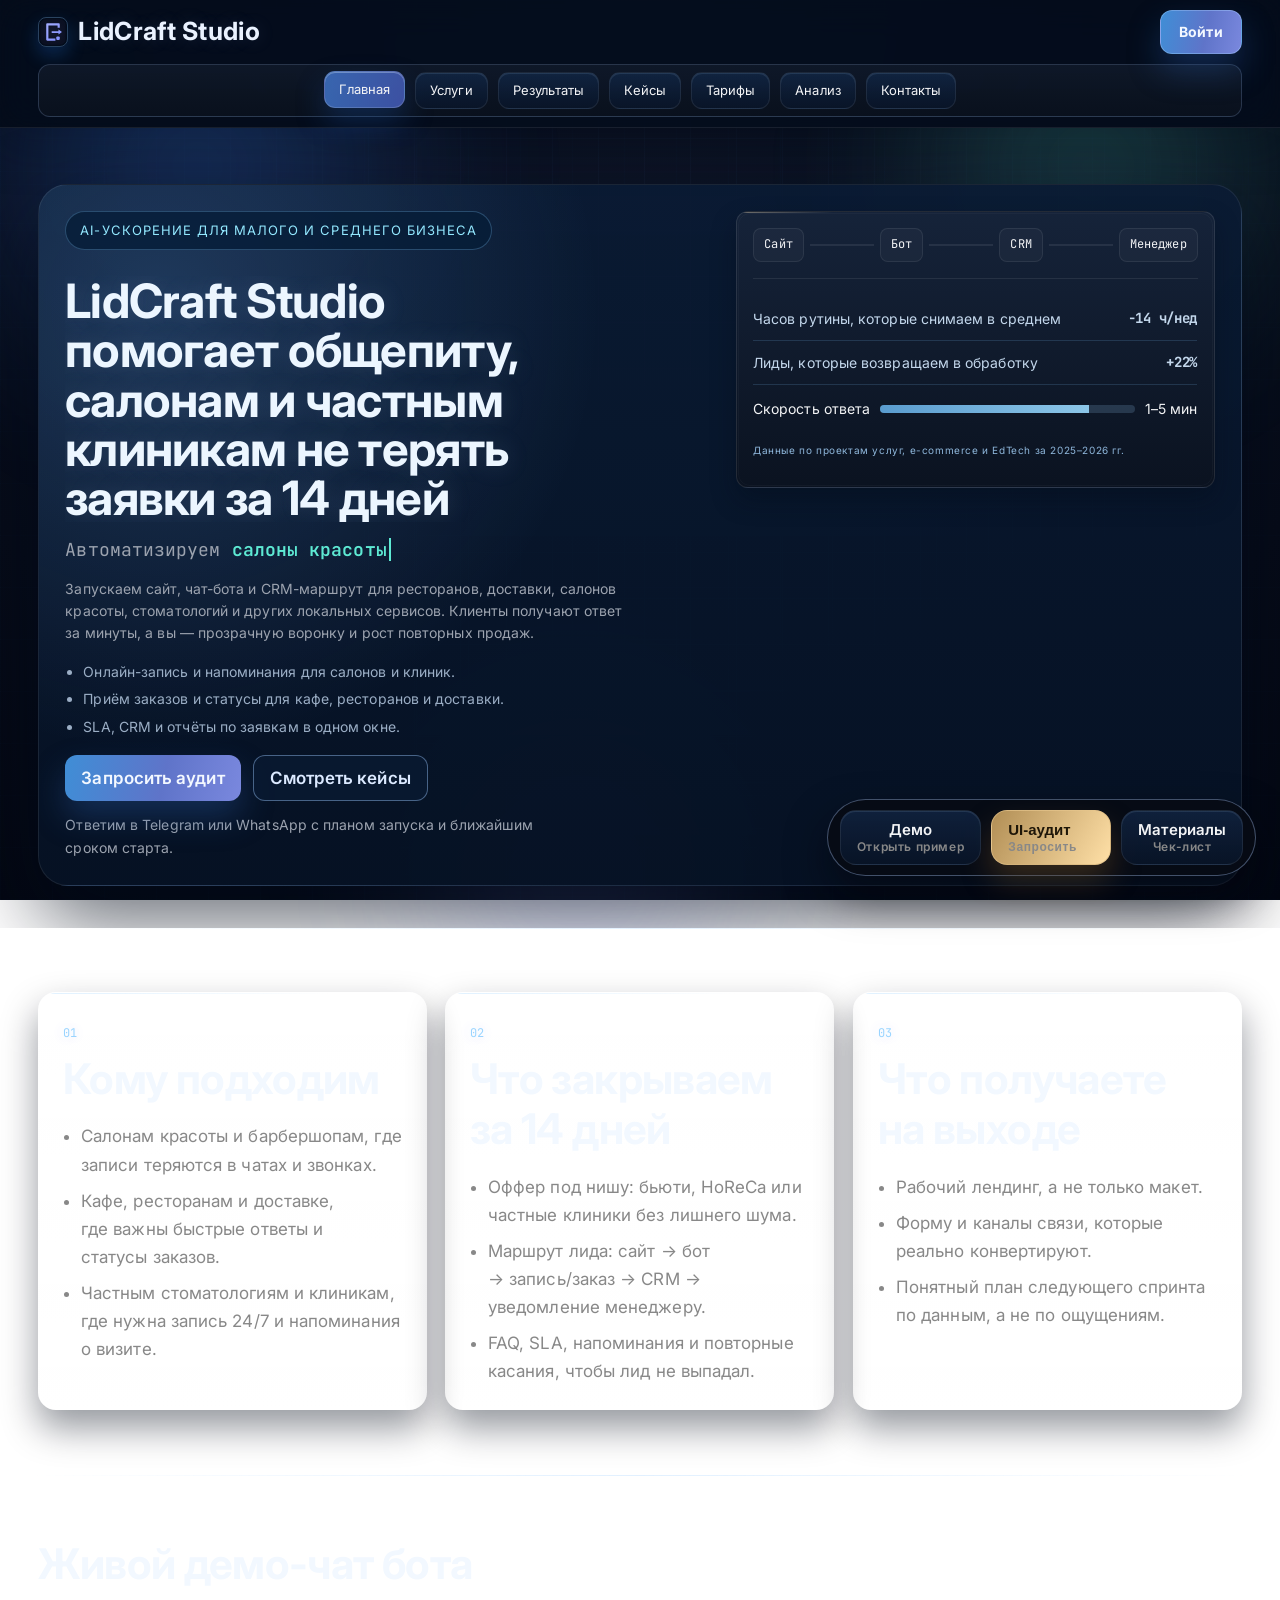
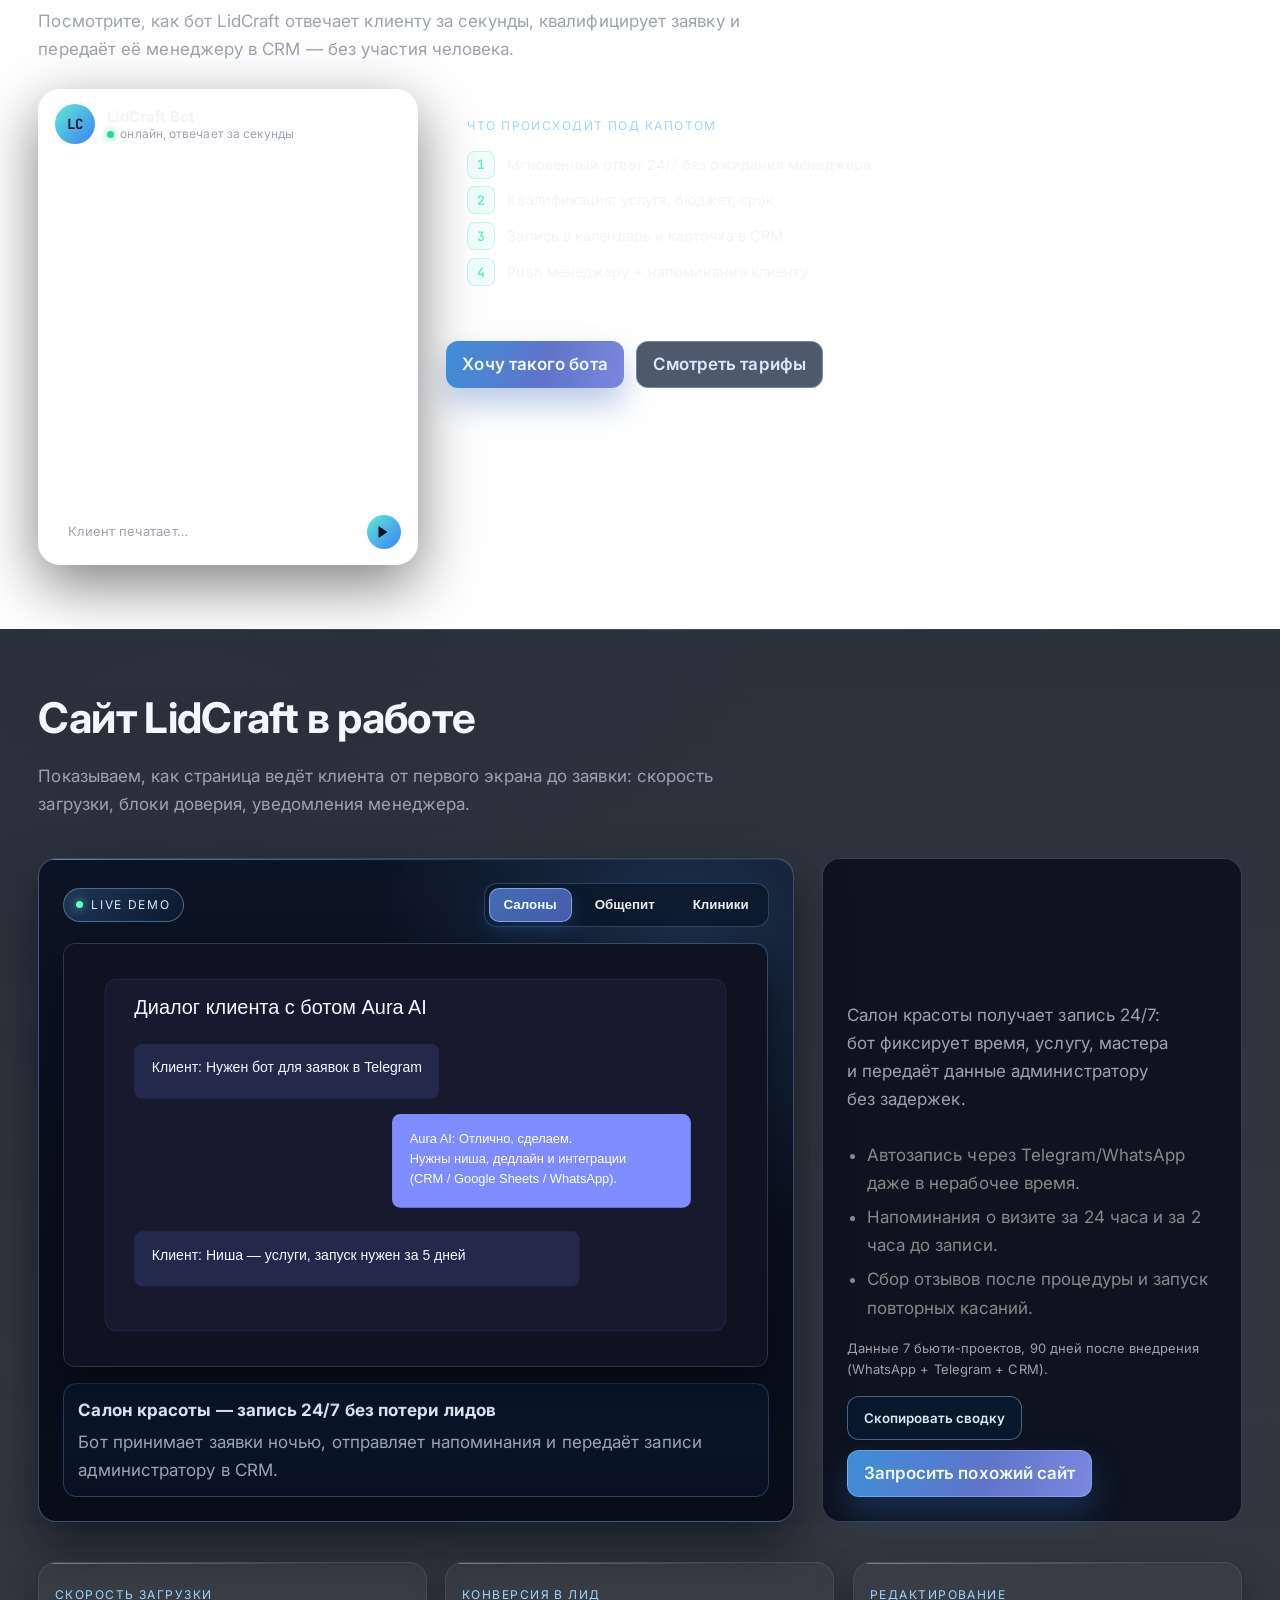
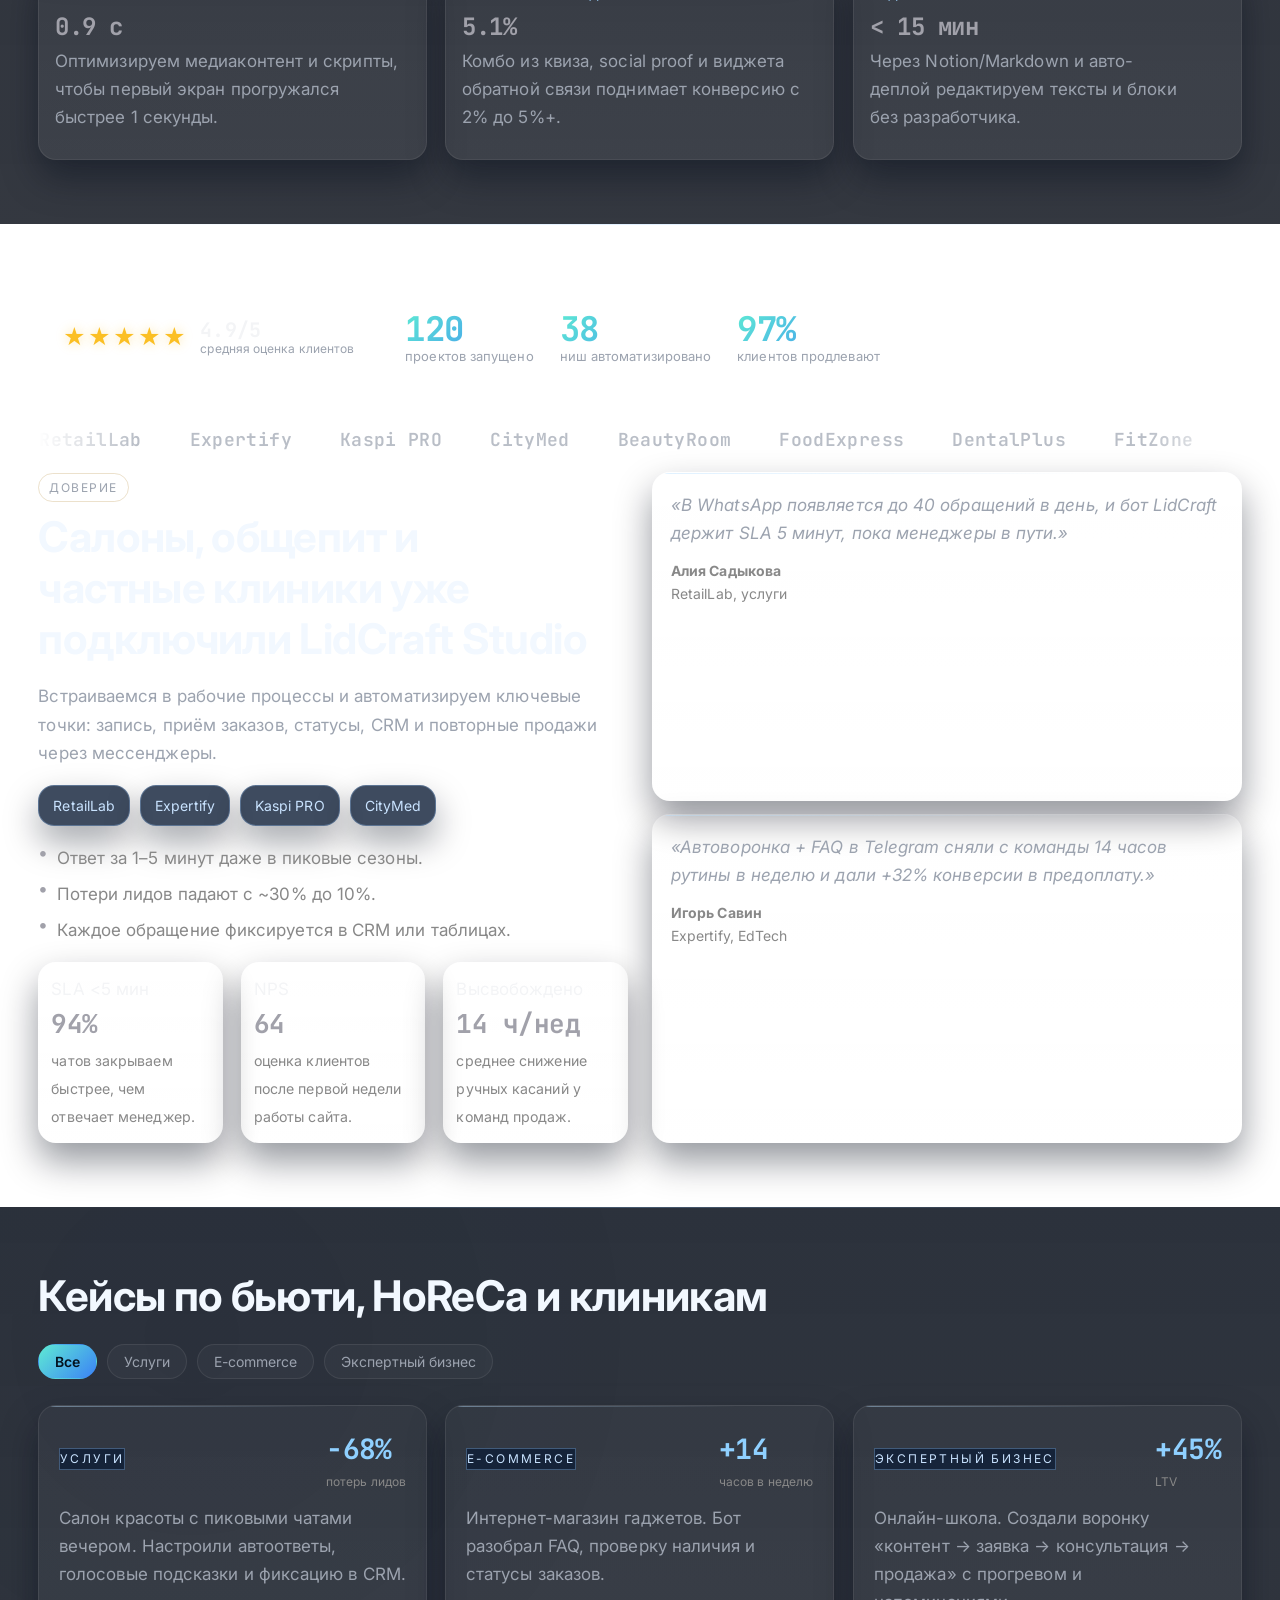
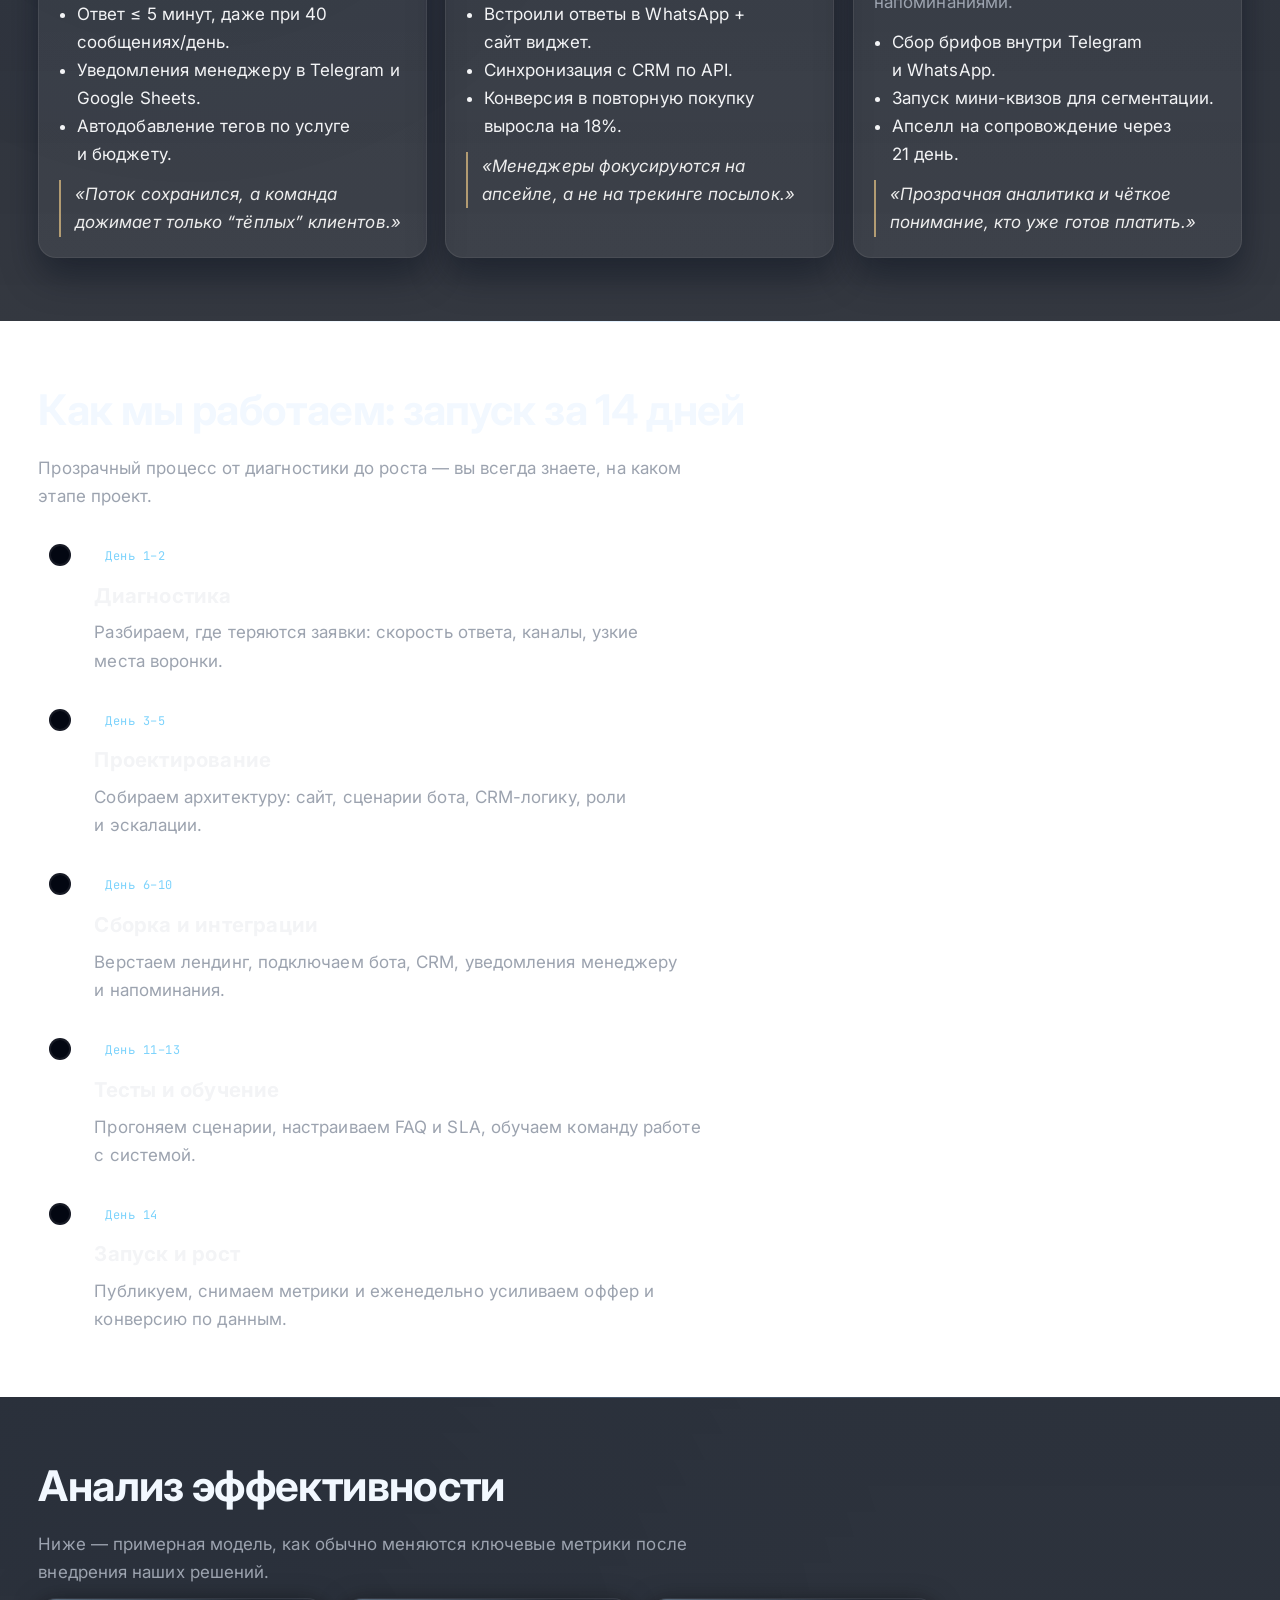
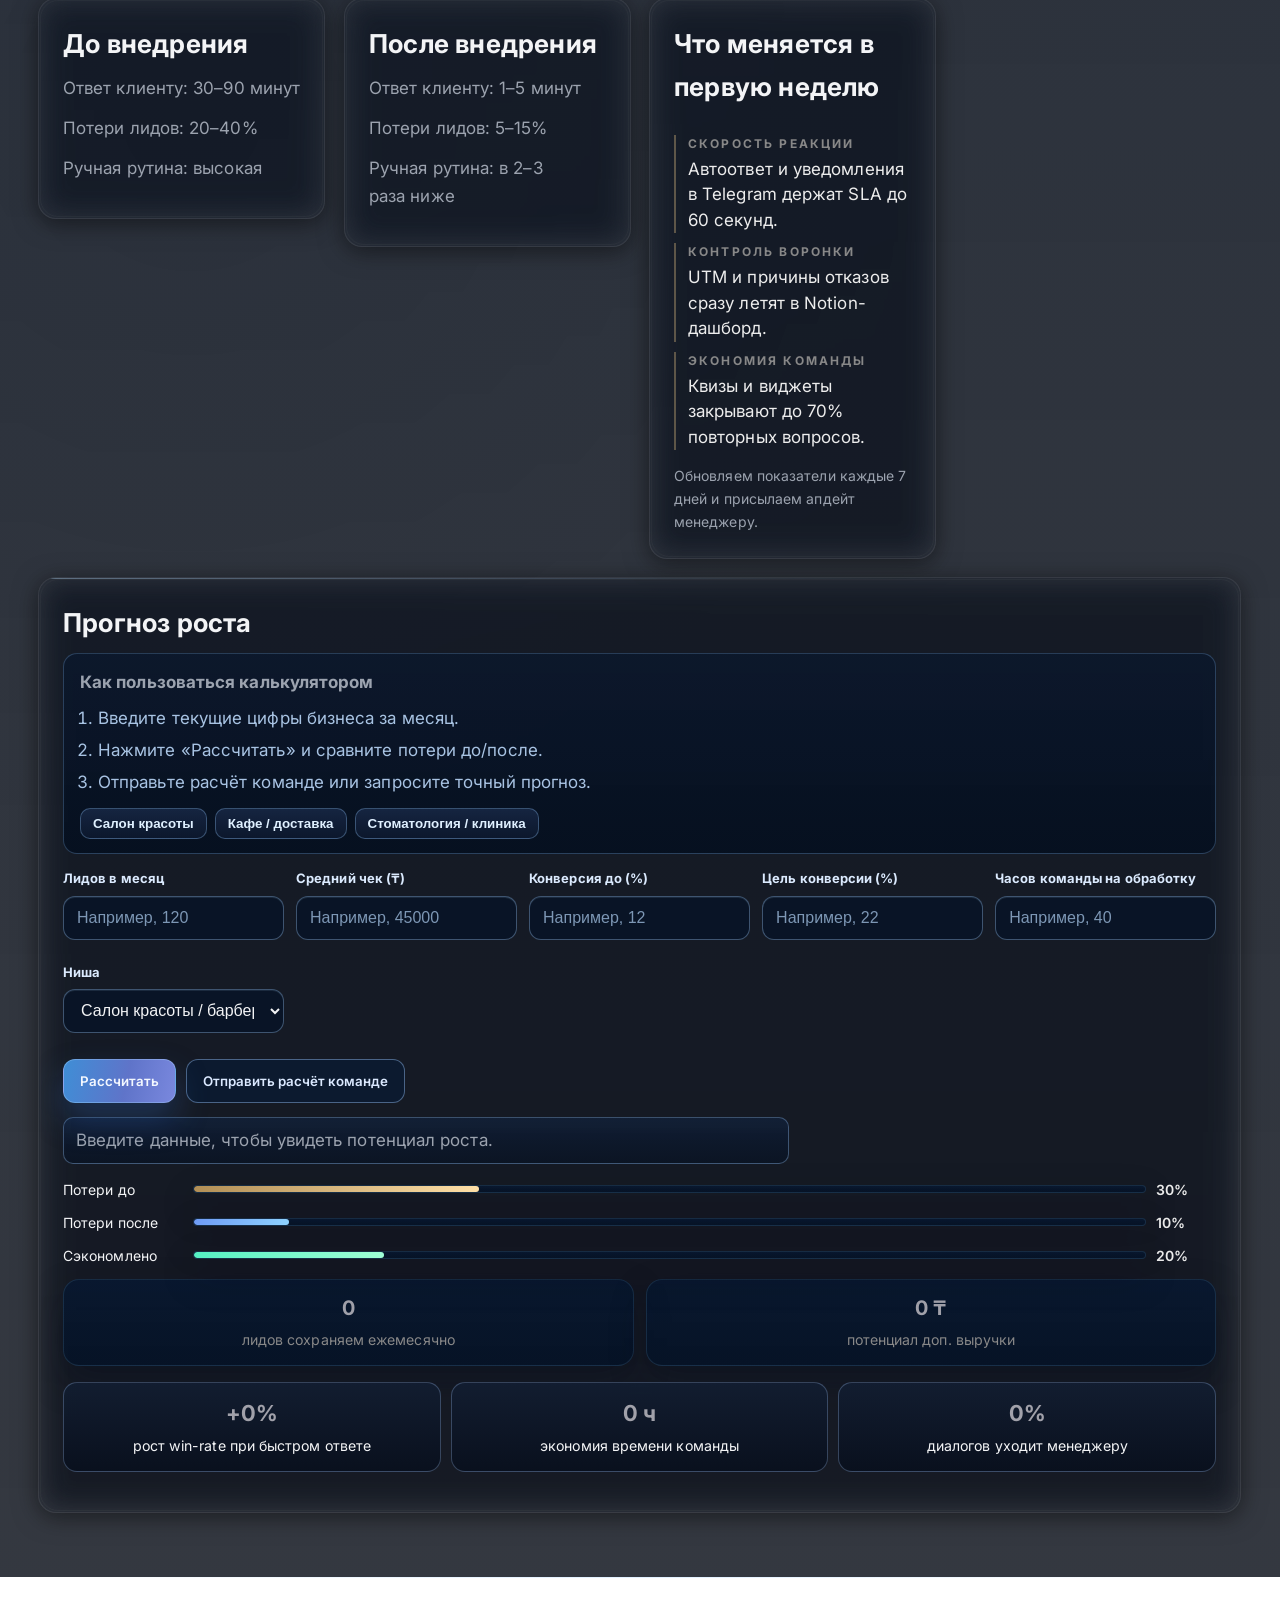
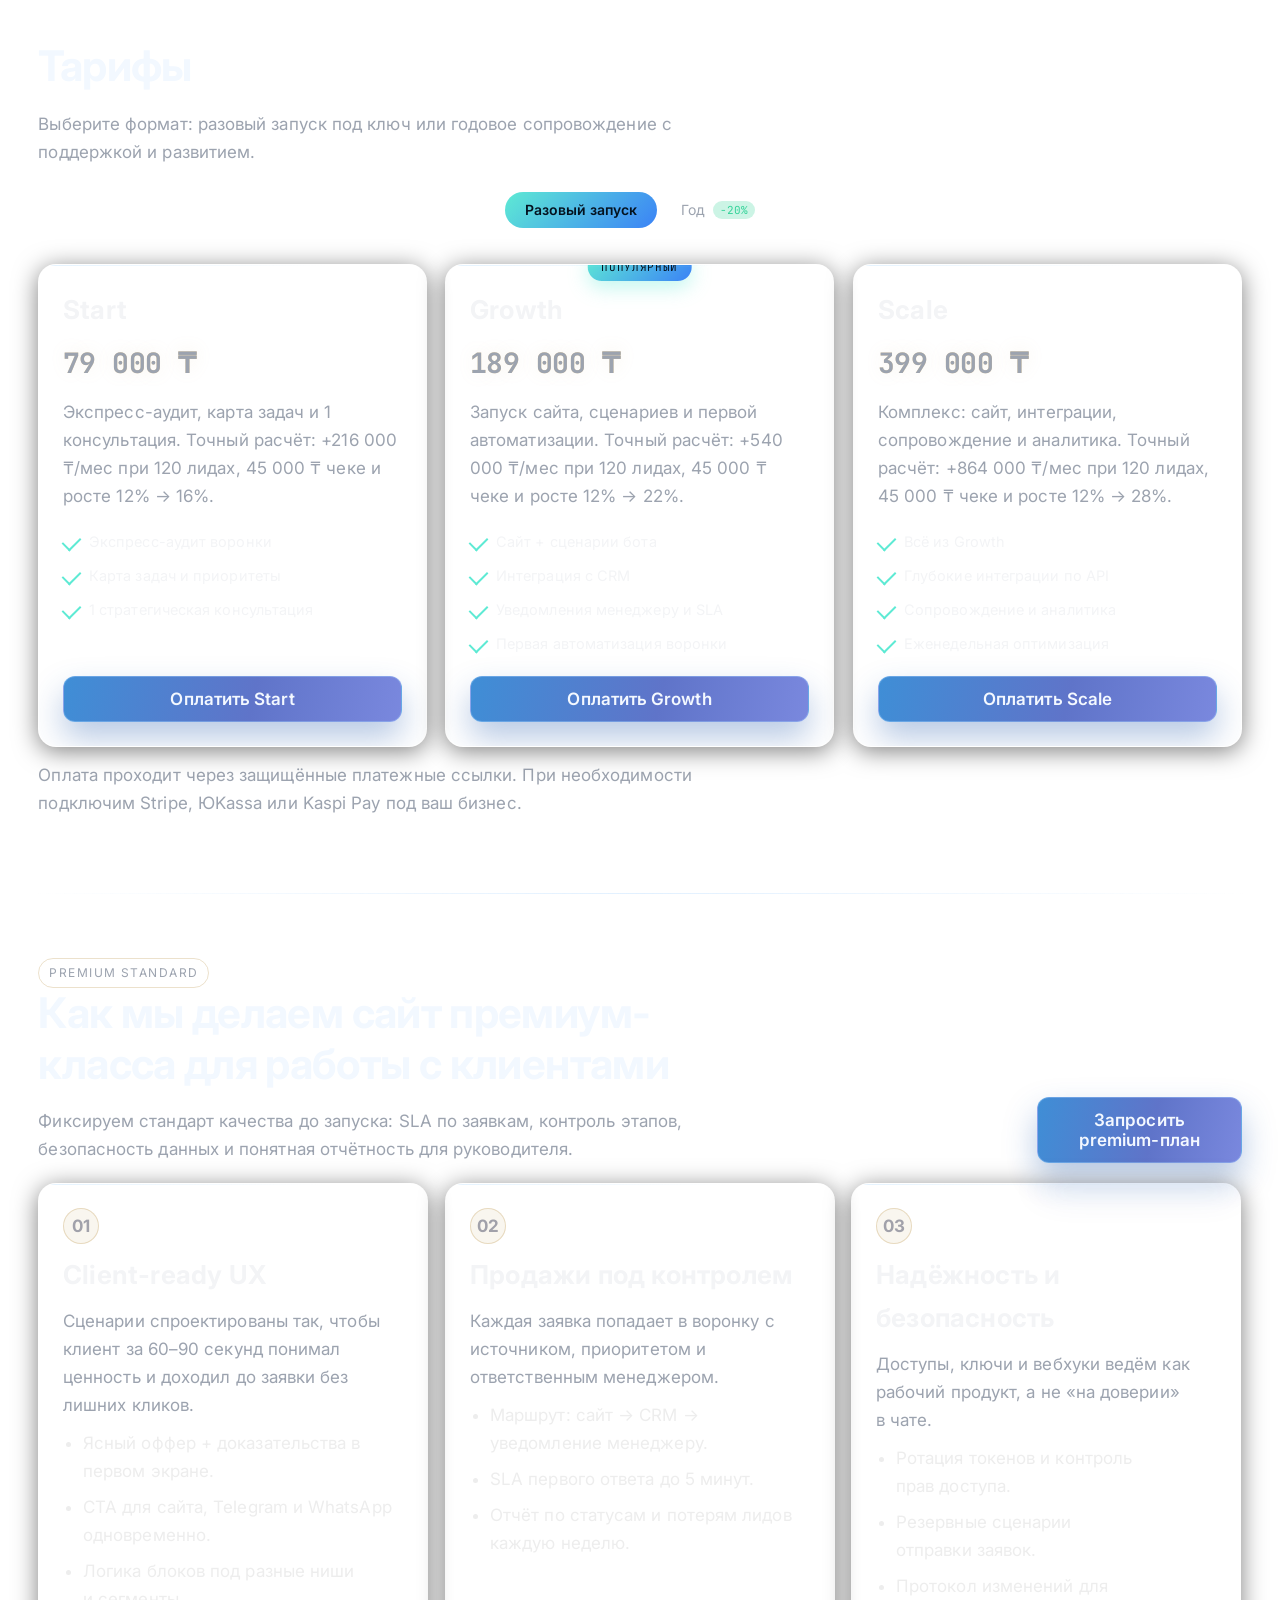
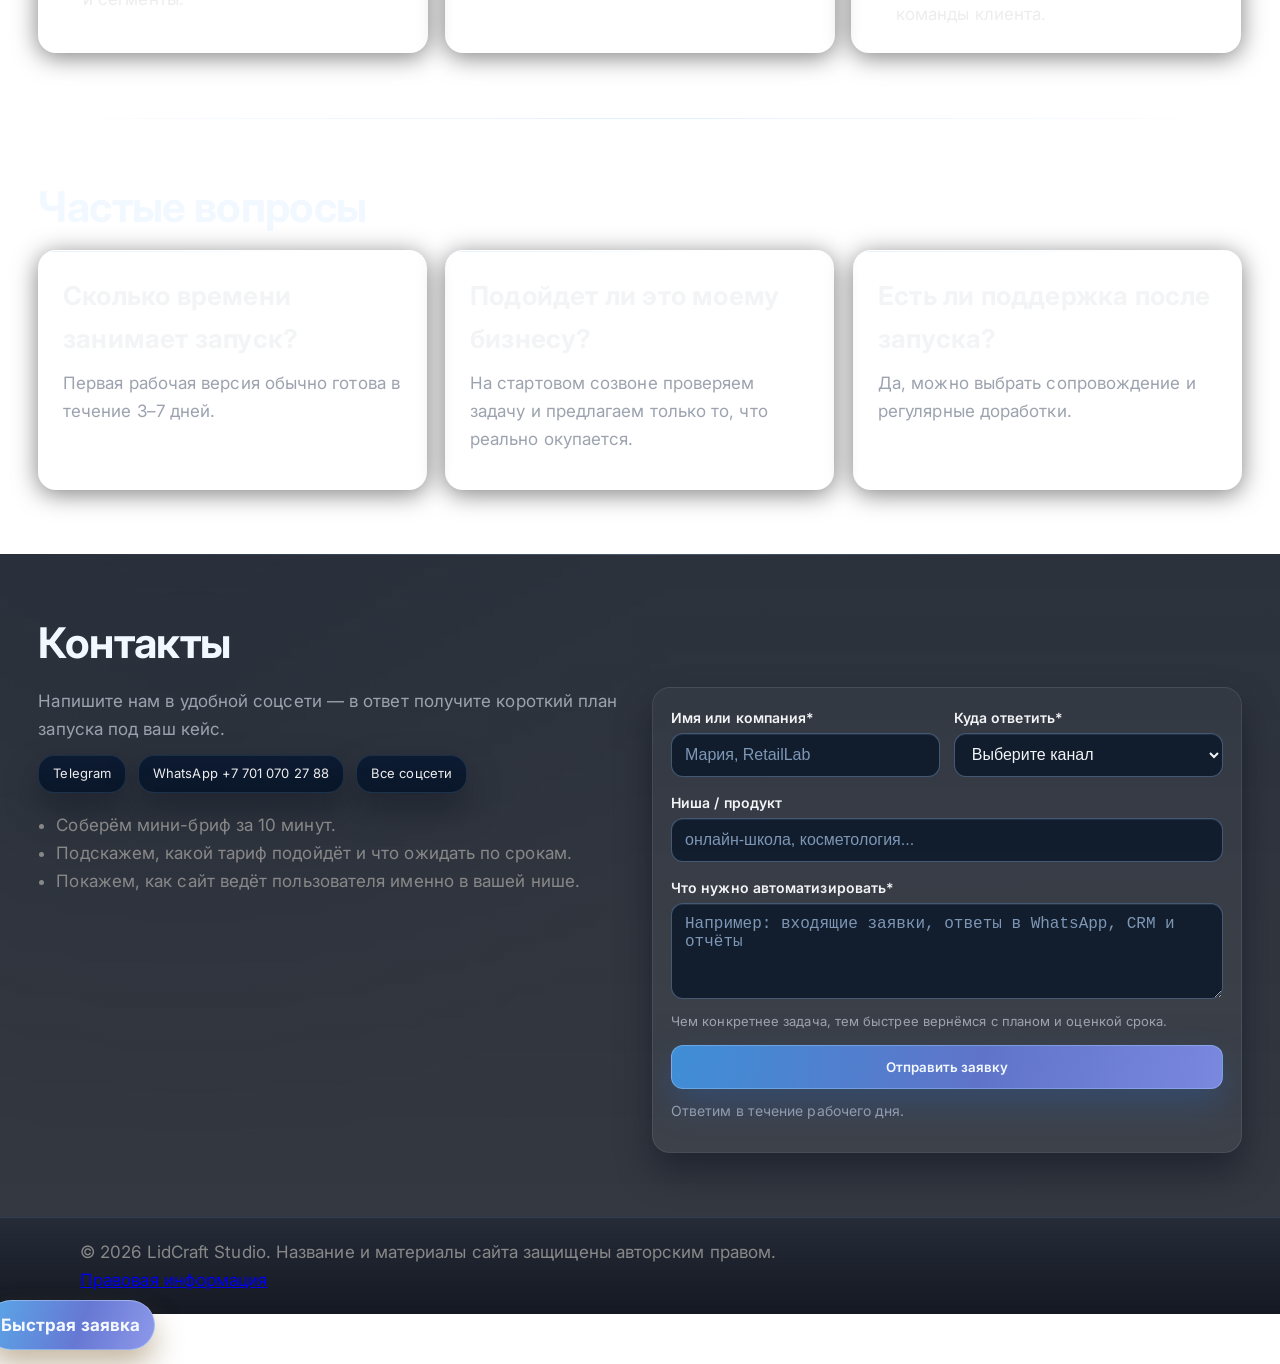
==== commit 3b46d8f5: "feat(pricing): SaaS-style once/year toggle with animated prices, popular badge, feature lists" ====
--- a/index.html
+++ b/index.html
@@ -29,9 +29,9 @@
   <link rel="canonical" href="https://lidcraft.kz/" />
   <link rel="icon" type="image/svg+xml" href="assets/lidcraft-logo.svg" />
   <link rel="preload" as="image" href="assets/tg-demo-1.svg" />
-  <link rel="stylesheet" href="styles.css?v=20260710h" />
-  <link rel="stylesheet" href="modern-enhancements.css?v=20260710h" />
-  <link rel="stylesheet" href="site-redesign.css?v=20260710h" />
+  <link rel="stylesheet" href="styles.css?v=20260710i" />
+  <link rel="stylesheet" href="modern-enhancements.css?v=20260710i" />
+  <link rel="stylesheet" href="site-redesign.css?v=20260710i" />
   <script type="application/ld+json">
     {
       "@context": "https://schema.org",
@@ -861,23 +861,46 @@
     <section id="pricing" class="section">
       <div class="container">
         <h2 data-i18n="pricingTitle">Тарифы</h2>
+        <p>Выберите формат: разовый запуск под ключ или годовое сопровождение с поддержкой и развитием.</p>
+        <div class="pricing-toggle" role="tablist" aria-label="Режим оплаты">
+          <button class="pricing-toggle-btn is-active" type="button" data-mode="once" role="tab" aria-selected="true">Разовый запуск</button>
+          <button class="pricing-toggle-btn" type="button" data-mode="year" role="tab" aria-selected="false">Год <span class="pricing-save">−20%</span></button>
+        </div>
         <div class="cards pricing">
-          <article class="card">
+          <article class="card price-card">
             <h3 data-i18n="p1Title">Start</h3>
-            <p class="price">79 000 ₸</p>
+            <p class="price"><span class="price-value" data-once="79 000 ₸" data-year="63 000 ₸/мес">79 000 ₸</span></p>
             <p data-i18n="p1Text">Экспресс-аудит, карта задач и 1 консультация. Точный расчёт: +216 000 ₸/мес при 120 лидах, 45 000 ₸ чеке и росте 12% → 16%.</p>
+            <ul class="price-features">
+              <li>Экспресс-аудит воронки</li>
+              <li>Карта задач и приоритеты</li>
+              <li>1 стратегическая консультация</li>
+            </ul>
             <a class="btn primary" href="https://pay.cloudtips.ru/p/replace-start" target="_blank" rel="noopener">Оплатить Start</a>
           </article>
-          <article class="card featured">
+          <article class="card featured price-card">
+            <span class="price-badge">Популярный</span>
             <h3 data-i18n="p2Title">Growth</h3>
-            <p class="price">189 000 ₸</p>
+            <p class="price"><span class="price-value" data-once="189 000 ₸" data-year="151 000 ₸/мес">189 000 ₸</span></p>
             <p data-i18n="p2Text">Запуск сайта, сценариев и первой автоматизации. Точный расчёт: +540 000 ₸/мес при 120 лидах, 45 000 ₸ чеке и росте 12% → 22%.</p>
+            <ul class="price-features">
+              <li>Сайт + сценарии бота</li>
+              <li>Интеграция с CRM</li>
+              <li>Уведомления менеджеру и SLA</li>
+              <li>Первая автоматизация воронки</li>
+            </ul>
             <a class="btn primary" href="https://pay.cloudtips.ru/p/replace-growth" target="_blank" rel="noopener">Оплатить Growth</a>
           </article>
-          <article class="card">
+          <article class="card price-card">
             <h3 data-i18n="p3Title">Scale</h3>
-            <p class="price">399 000 ₸</p>
+            <p class="price"><span class="price-value" data-once="399 000 ₸" data-year="319 000 ₸/мес">399 000 ₸</span></p>
             <p data-i18n="p3Text">Комплекс: сайт, интеграции, сопровождение и аналитика. Точный расчёт: +864 000 ₸/мес при 120 лидах, 45 000 ₸ чеке и росте 12% → 28%.</p>
+            <ul class="price-features">
+              <li>Всё из Growth</li>
+              <li>Глубокие интеграции по API</li>
+              <li>Сопровождение и аналитика</li>
+              <li>Еженедельная оптимизация</li>
+            </ul>
             <a class="btn primary" href="https://pay.cloudtips.ru/p/replace-scale" target="_blank" rel="noopener">Оплатить Scale</a>
           </article>
         </div>
@@ -1195,7 +1218,7 @@
 
   <script src="script.js?v=20260615"></script>
   <script src="site-features.js?v=20260615"></script>
-  <script src="digital-fx.js?v=20260710h" defer></script>
+  <script src="digital-fx.js?v=20260710i" defer></script>
   <script type="application/ld+json">
     {
       "@context": "https://schema.org",
--- a/site-redesign.css
+++ b/site-redesign.css
@@ -2236,6 +2236,109 @@
   .marquee-track { animation: none; }
 }
 
+/* ===== SAAS PRICING ===== */
+.pricing-toggle {
+  display: flex;
+  width: fit-content;
+  gap: 4px;
+  padding: 5px;
+  margin: 20px auto 30px;
+  border: 1px solid var(--lux-line);
+  border-radius: 999px;
+  background: rgba(255, 255, 255, 0.03);
+}
+
+.pricing-toggle-btn {
+  font-family: "Inter", system-ui, sans-serif;
+  font-size: 14px;
+  padding: 9px 20px;
+  border-radius: 999px;
+  border: none;
+  background: transparent;
+  color: var(--lux-muted);
+  cursor: pointer;
+  display: inline-flex;
+  align-items: center;
+  gap: 8px;
+  transition: color 0.2s ease, background 0.2s ease;
+}
+
+.pricing-toggle-btn.is-active {
+  color: #04121f;
+  background: linear-gradient(135deg, #5eead4, #3b82f6);
+  font-weight: 600;
+}
+
+.pricing-save {
+  font-family: "JetBrains Mono", monospace;
+  font-size: 11px;
+  padding: 2px 7px;
+  border-radius: 999px;
+  background: rgba(52, 211, 153, 0.25);
+  color: #34d399;
+}
+.pricing-toggle-btn.is-active .pricing-save {
+  background: rgba(4, 18, 31, 0.25);
+  color: #04121f;
+}
+
+.price-card { position: relative; display: flex; flex-direction: column; }
+
+.price-badge {
+  position: absolute;
+  top: -12px;
+  left: 50%;
+  transform: translateX(-50%);
+  font-family: "JetBrains Mono", monospace;
+  font-size: 11px;
+  letter-spacing: 0.06em;
+  text-transform: uppercase;
+  padding: 5px 14px;
+  border-radius: 999px;
+  color: #04121f;
+  background: linear-gradient(135deg, #5eead4, #3b82f6);
+  box-shadow: 0 6px 20px rgba(94, 234, 212, 0.4);
+  white-space: nowrap;
+}
+
+.price-value {
+  font-family: "JetBrains Mono", ui-monospace, monospace !important;
+  display: inline-block;
+  transition: opacity 0.25s ease, transform 0.25s ease;
+}
+.price-value.price-switching {
+  opacity: 0;
+  transform: translateY(-8px);
+}
+
+.price-features {
+  list-style: none;
+  margin: 8px 0 20px;
+  padding: 0;
+  display: flex;
+  flex-direction: column;
+  gap: 10px;
+  text-align: left;
+}
+.price-features li {
+  position: relative;
+  padding-left: 26px;
+  font-size: 14.5px;
+  color: var(--lux-text);
+}
+.price-features li::before {
+  content: "";
+  position: absolute;
+  left: 0;
+  top: 6px;
+  width: 15px;
+  height: 9px;
+  border-left: 2px solid #5eead4;
+  border-bottom: 2px solid #5eead4;
+  transform: rotate(-45deg);
+}
+.price-card .btn { margin-top: auto; }
+
 /* ================================================== */
 
 @media (hover: hover) and (pointer: fine) {
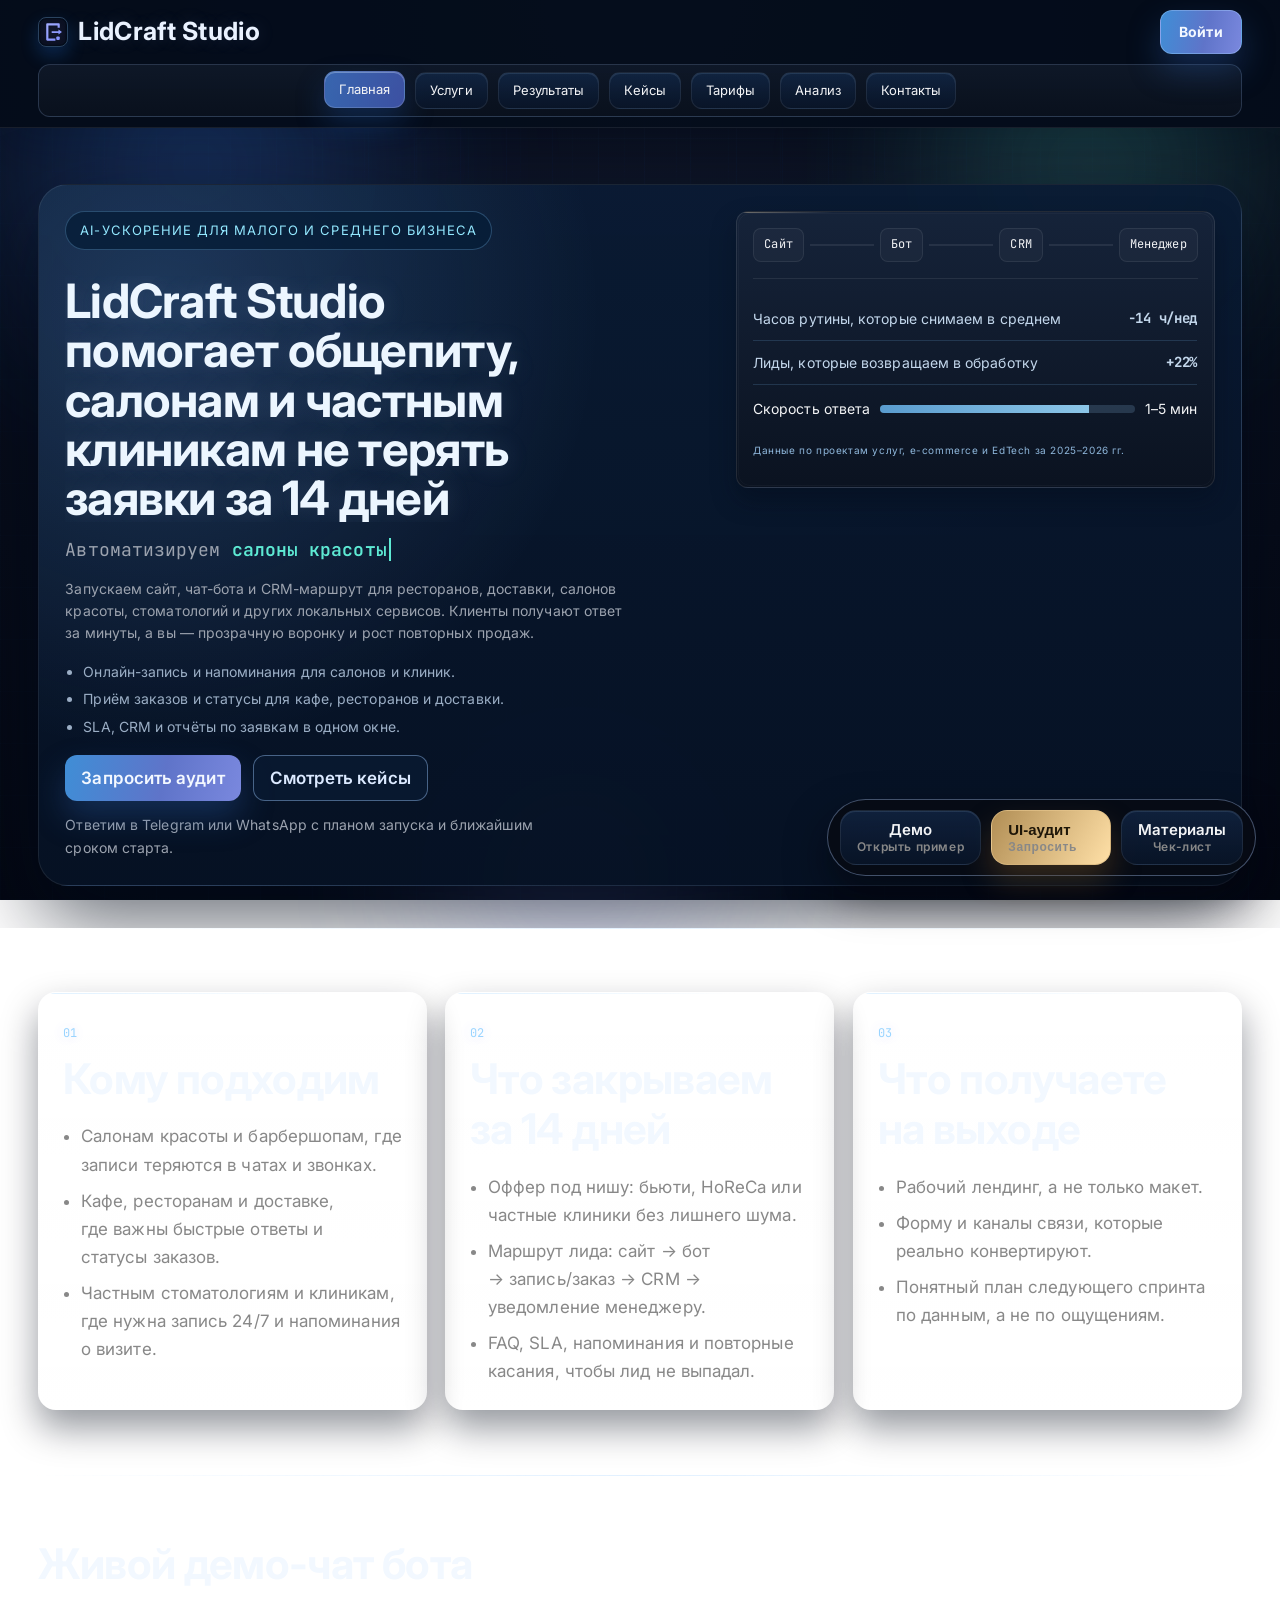
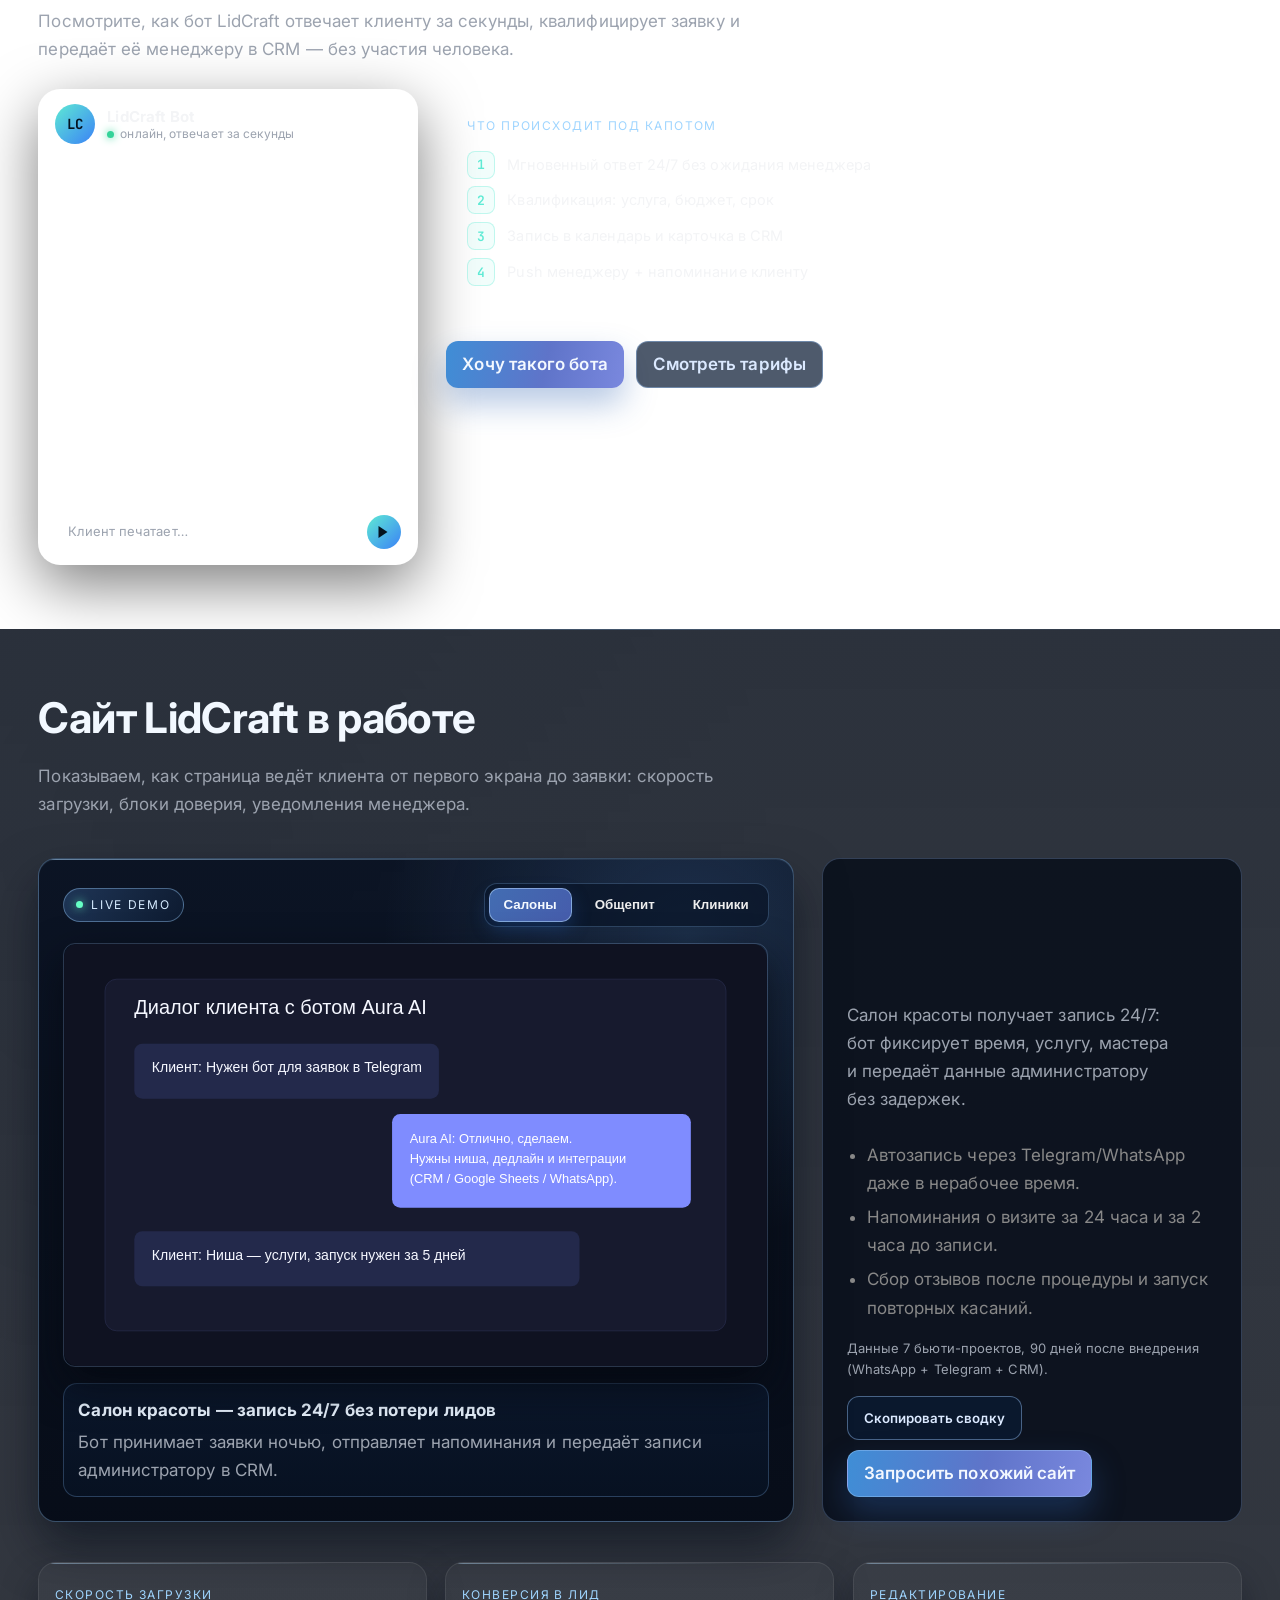
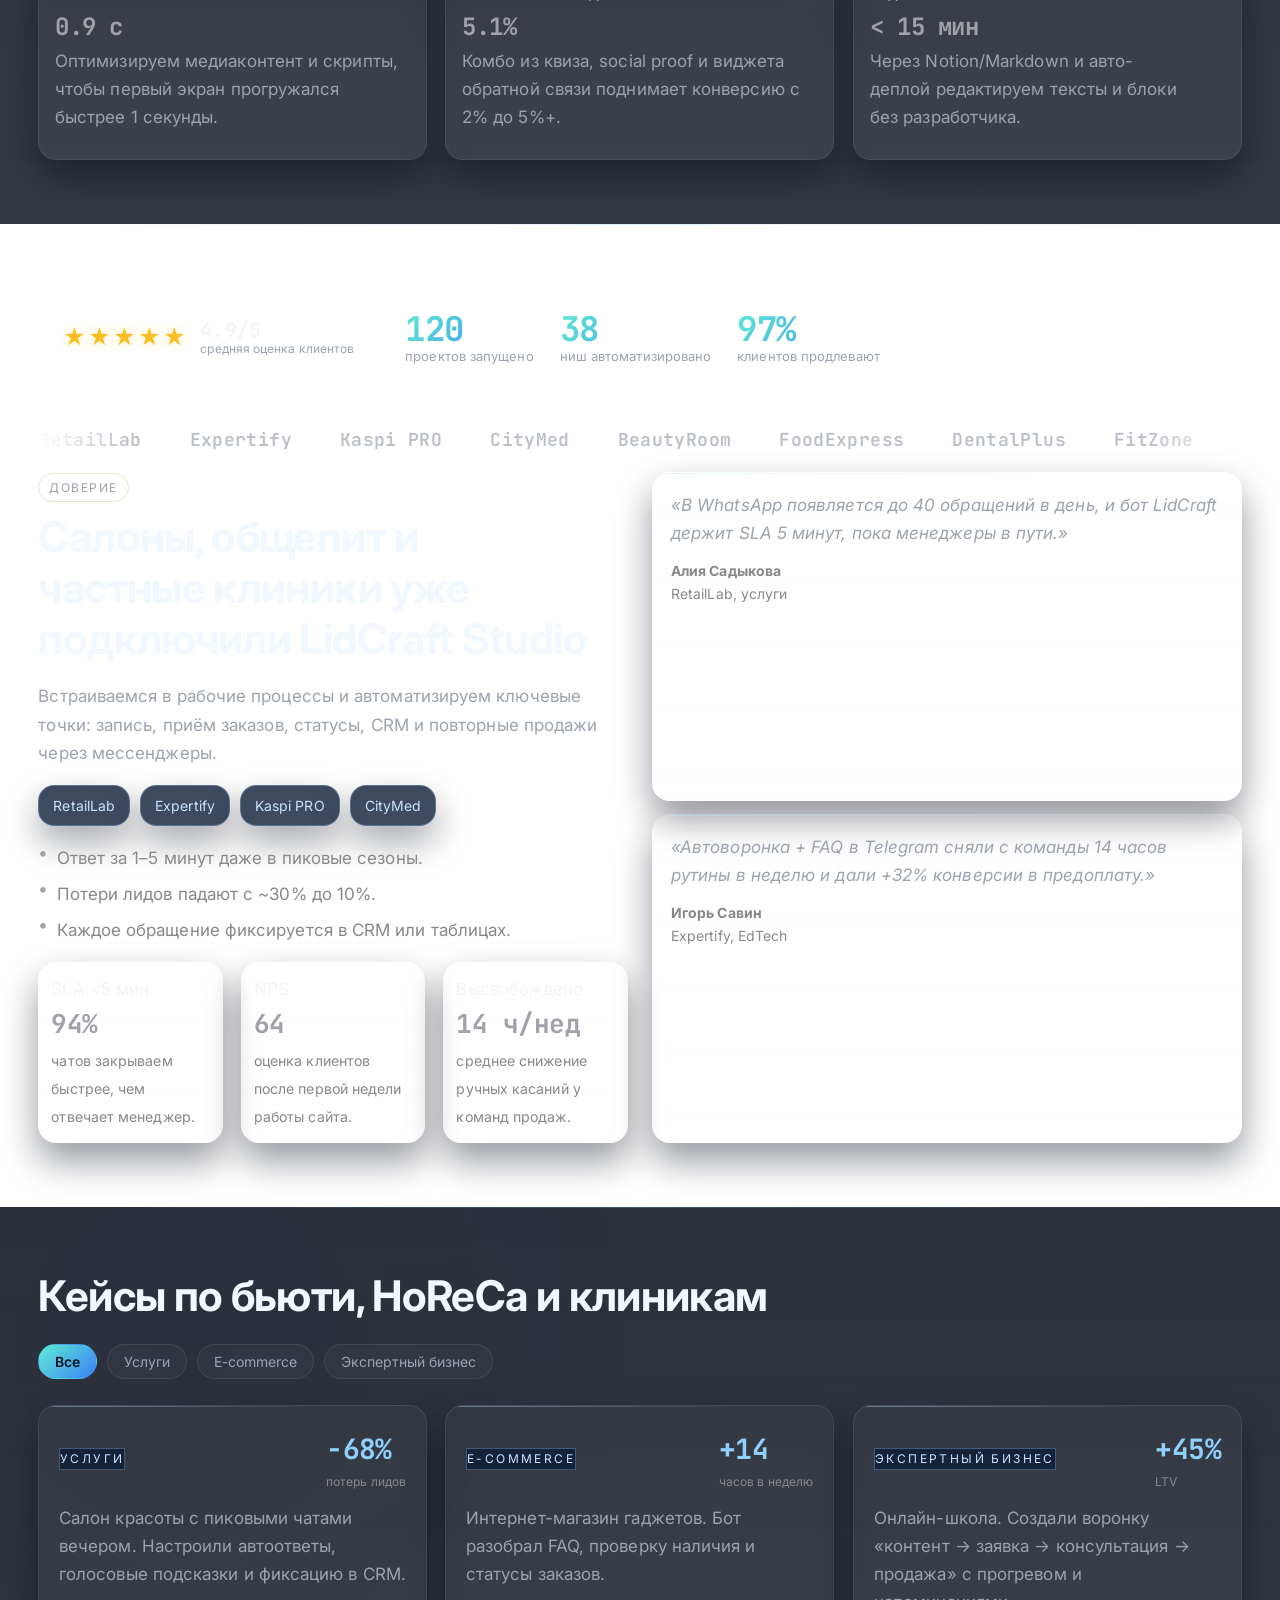
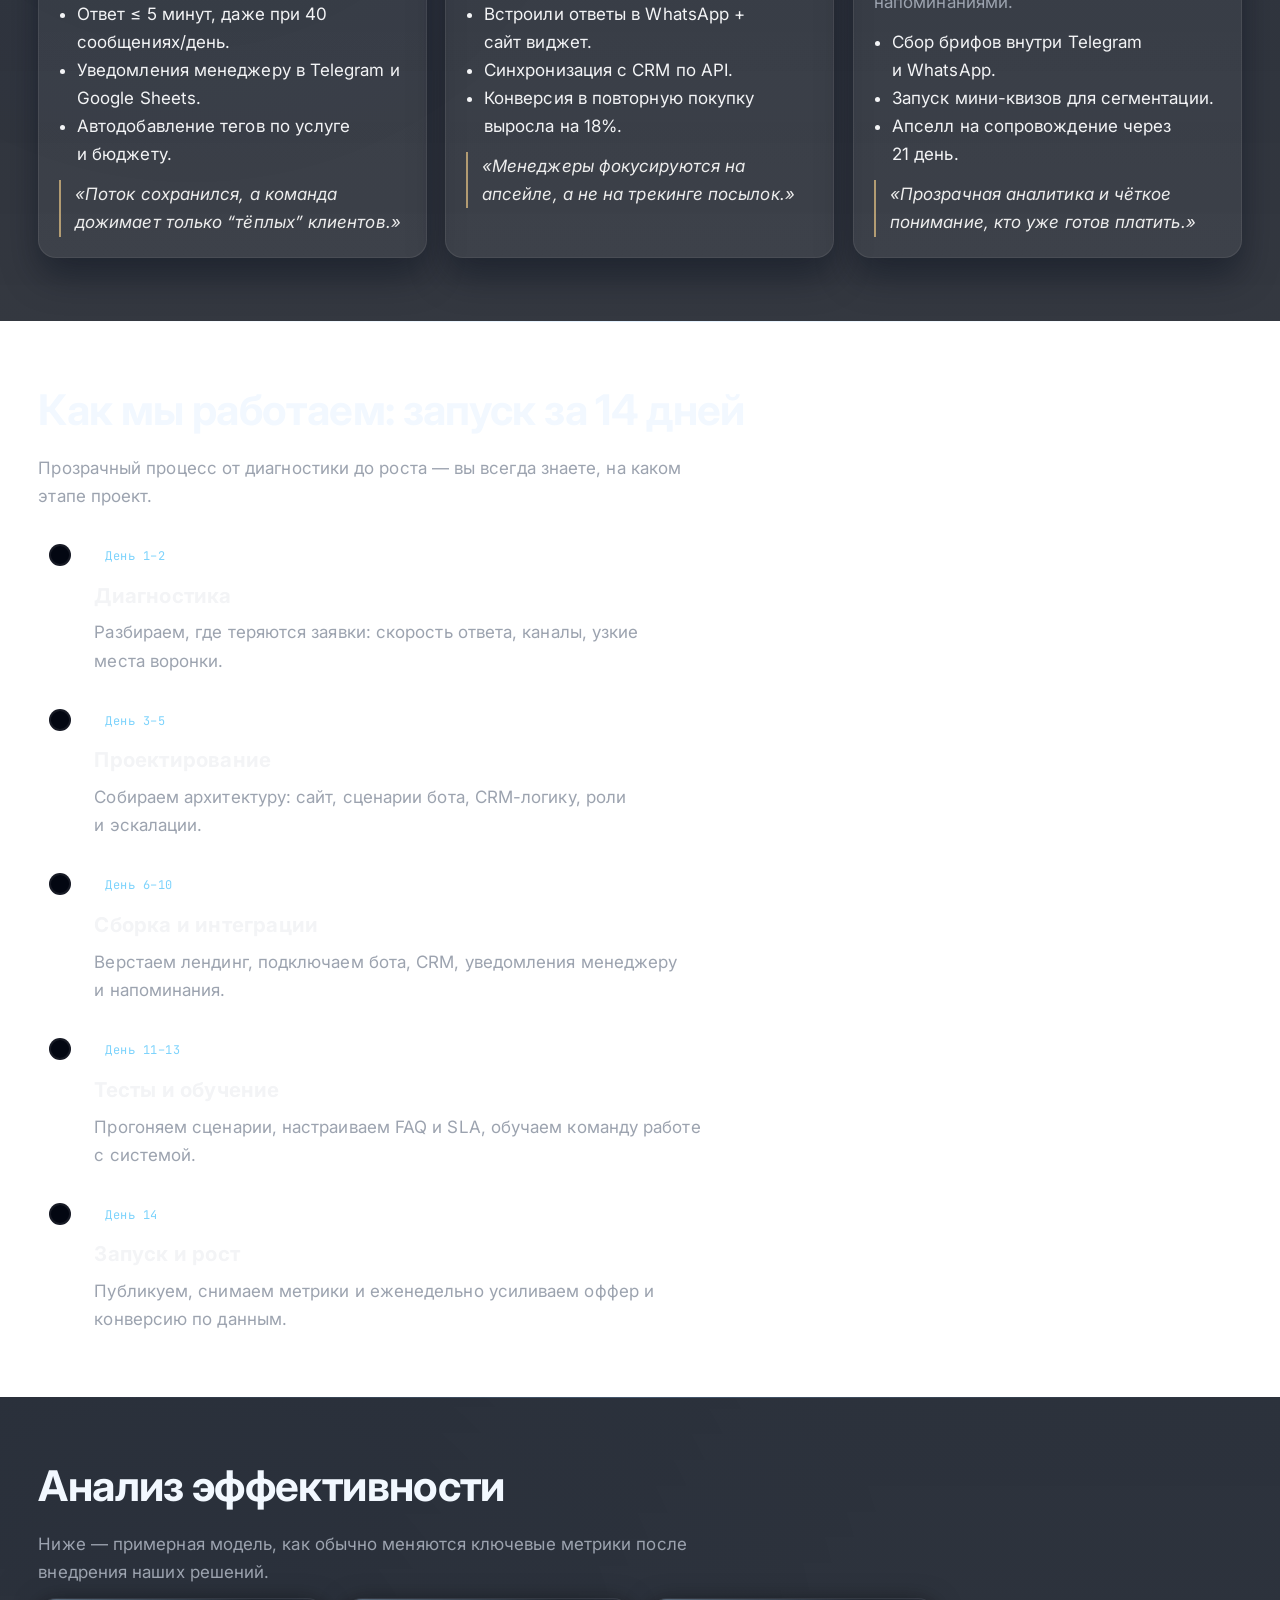
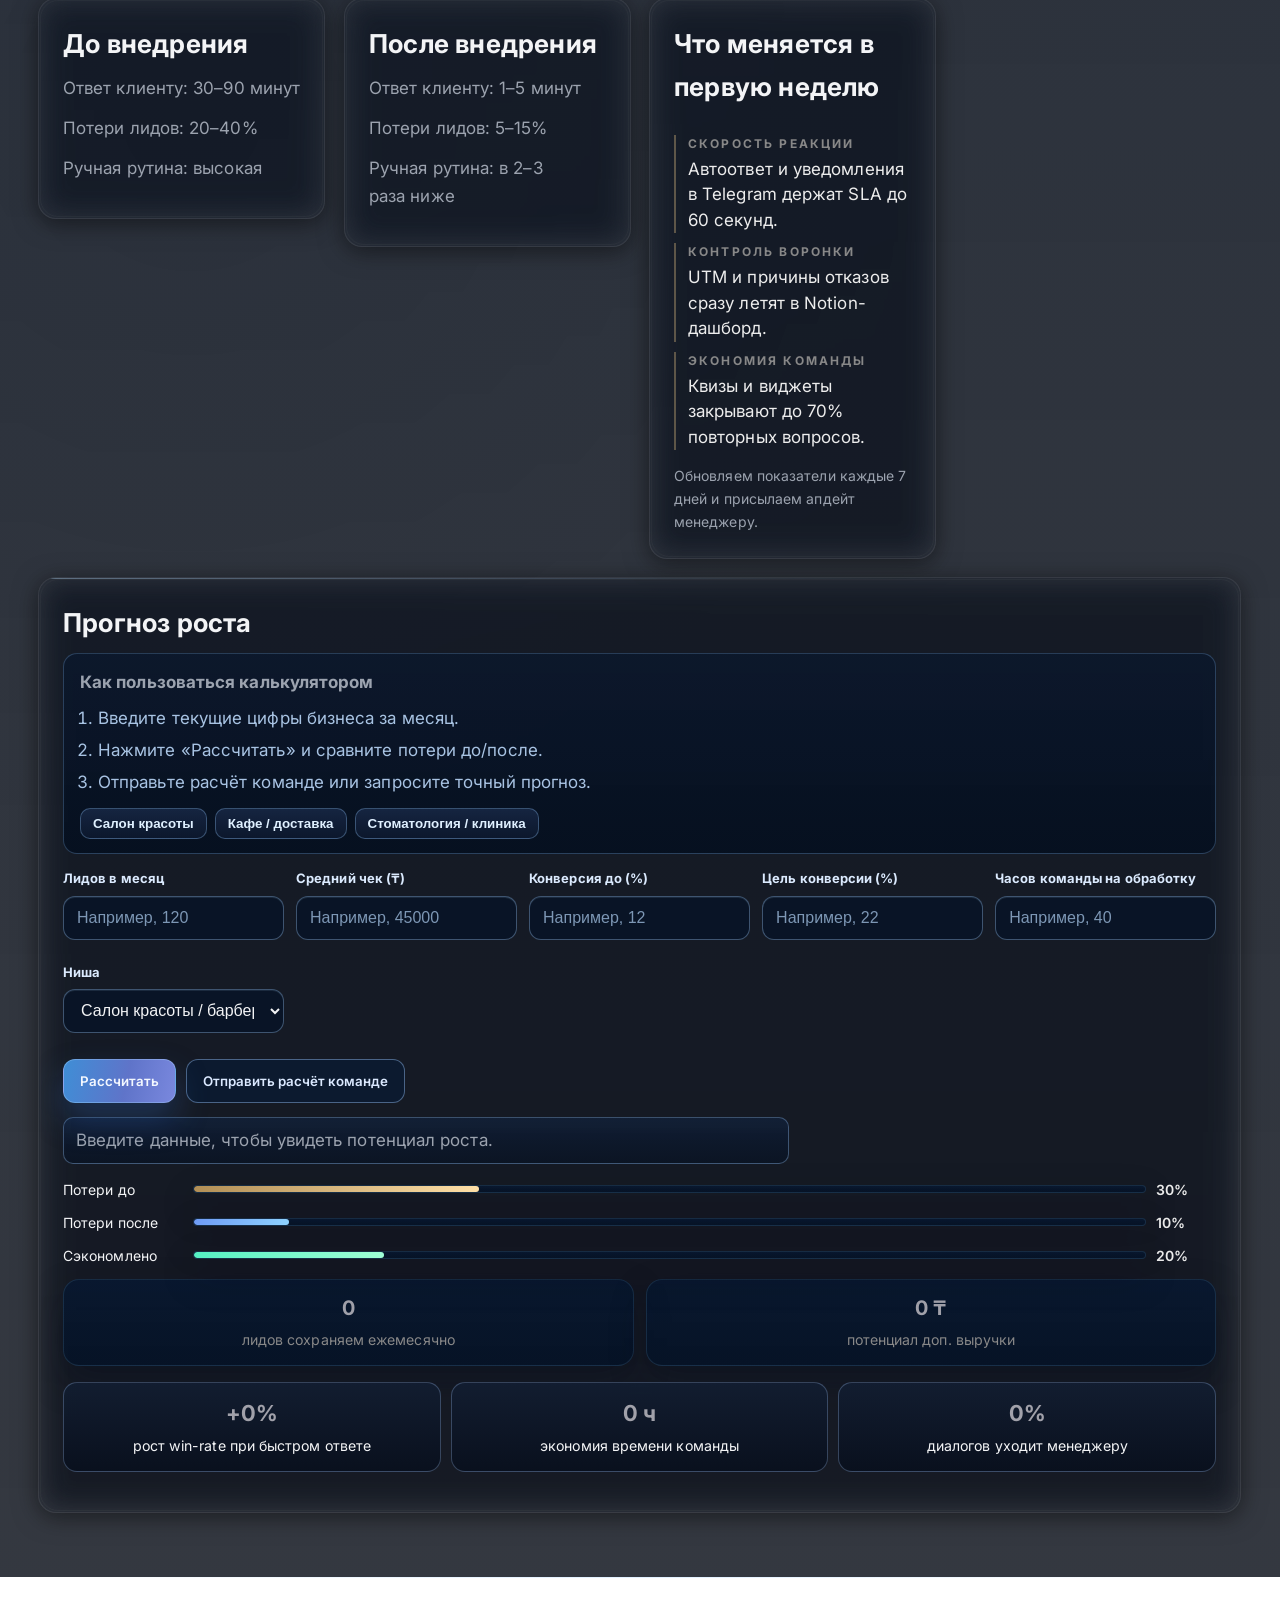
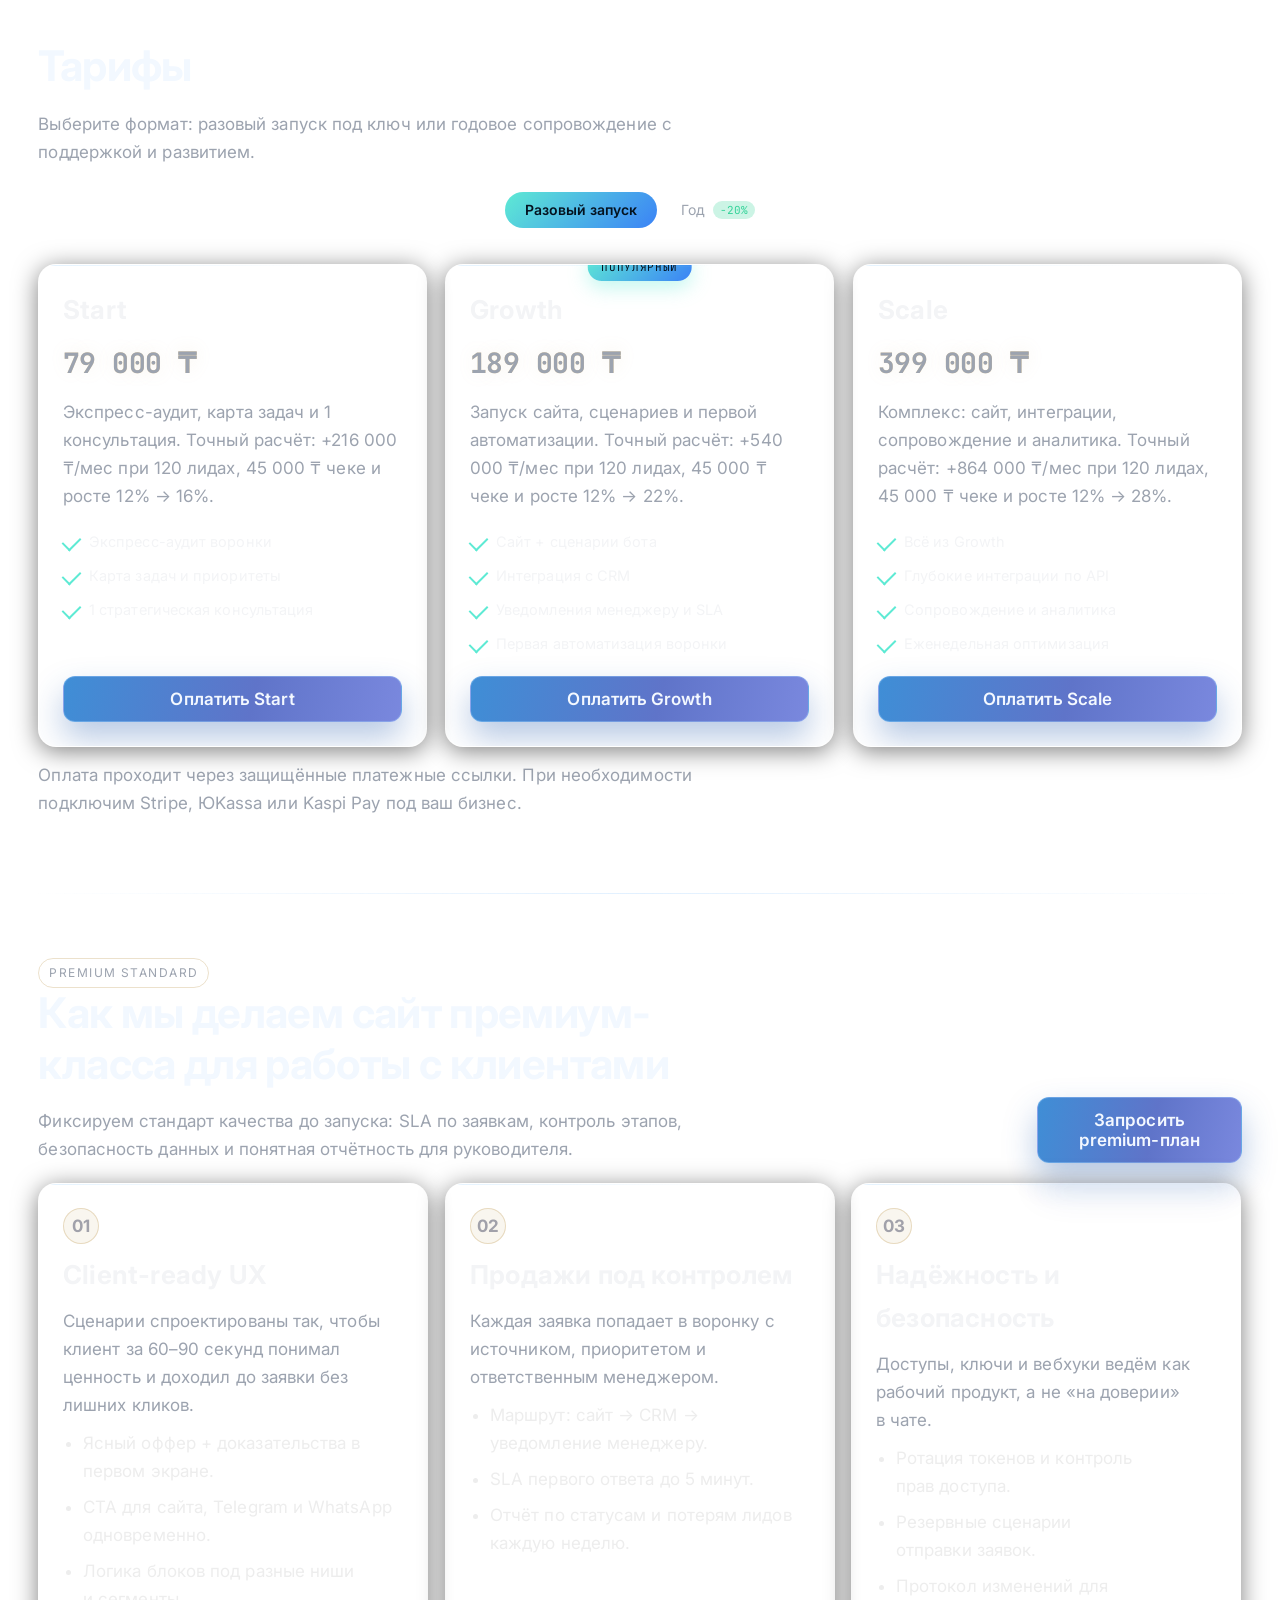
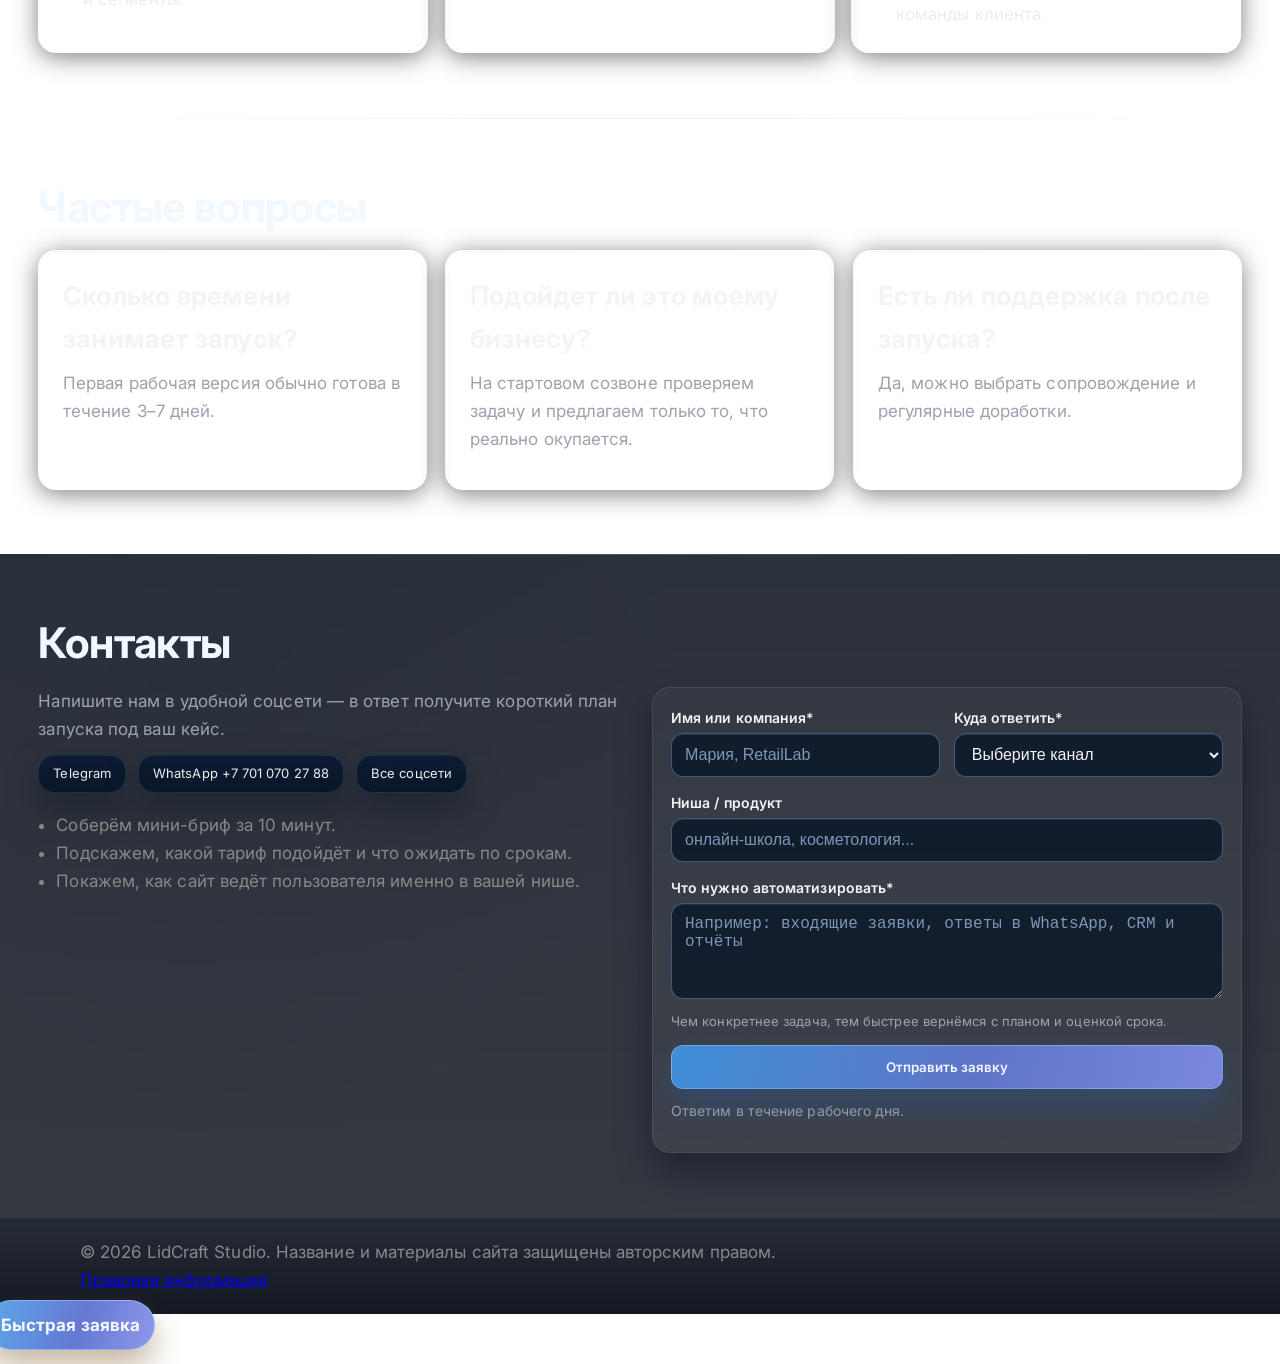
==== commit 1478d6ad: "feat(polish): reading progress bar, page fade-in, back-to-top button (all pages)" ====
--- a/index.html
+++ b/index.html
@@ -29,9 +29,9 @@
   <link rel="canonical" href="https://lidcraft.kz/" />
   <link rel="icon" type="image/svg+xml" href="assets/lidcraft-logo.svg" />
   <link rel="preload" as="image" href="assets/tg-demo-1.svg" />
-  <link rel="stylesheet" href="styles.css?v=20260710i" />
-  <link rel="stylesheet" href="modern-enhancements.css?v=20260710i" />
-  <link rel="stylesheet" href="site-redesign.css?v=20260710i" />
+  <link rel="stylesheet" href="styles.css?v=20260710j" />
+  <link rel="stylesheet" href="modern-enhancements.css?v=20260710j" />
+  <link rel="stylesheet" href="site-redesign.css?v=20260710j" />
   <script type="application/ld+json">
     {
       "@context": "https://schema.org",
@@ -1218,7 +1218,7 @@
 
   <script src="script.js?v=20260615"></script>
   <script src="site-features.js?v=20260615"></script>
-  <script src="digital-fx.js?v=20260710i" defer></script>
+  <script src="digital-fx.js?v=20260710j" defer></script>
   <script type="application/ld+json">
     {
       "@context": "https://schema.org",
--- a/site-redesign.css
+++ b/site-redesign.css
@@ -2339,6 +2339,72 @@
 }
 .price-card .btn { margin-top: auto; }
 
+/* ===== TECH POLISH: reading progress, page fade, back-to-top ===== */
+.reading-progress {
+  position: fixed;
+  top: 0;
+  left: 0;
+  height: 3px;
+  width: 0;
+  z-index: 9999;
+  background: linear-gradient(90deg, #3b82f6, #5eead4);
+  box-shadow: 0 0 10px rgba(94, 234, 212, 0.5);
+  transition: width 0.1s linear;
+  pointer-events: none;
+}
+
+body.fx-page {
+  animation: pageFade 0.5s ease both;
+}
+@keyframes pageFade {
+  from { opacity: 0; }
+  to { opacity: 1; }
+}
+
+.back-to-top {
+  position: fixed;
+  right: 22px;
+  bottom: 22px;
+  width: 46px;
+  height: 46px;
+  border-radius: 50%;
+  border: 1px solid var(--lux-line);
+  background: var(--lux-panel);
+  backdrop-filter: blur(12px);
+  -webkit-backdrop-filter: blur(12px);
+  color: var(--lux-text);
+  cursor: pointer;
+  display: grid;
+  place-items: center;
+  opacity: 0;
+  visibility: hidden;
+  transform: translateY(12px);
+  transition: opacity 0.3s ease, transform 0.3s ease, visibility 0.3s, border-color 0.2s ease;
+  z-index: 40;
+}
+.back-to-top.is-visible {
+  opacity: 1;
+  visibility: visible;
+  transform: translateY(0);
+}
+.back-to-top:hover {
+  border-color: rgba(94, 234, 212, 0.6);
+  transform: translateY(-3px);
+}
+.back-to-top::before {
+  content: "";
+  width: 11px;
+  height: 11px;
+  border-left: 2px solid currentColor;
+  border-top: 2px solid currentColor;
+  transform: rotate(45deg) translate(1px, 1px);
+}
+
+@media (prefers-reduced-motion: reduce) {
+  body.fx-page { animation: none; }
+  .reading-progress { transition: none; }
+}
+
 /* ================================================== */
 
 @media (hover: hover) and (pointer: fine) {
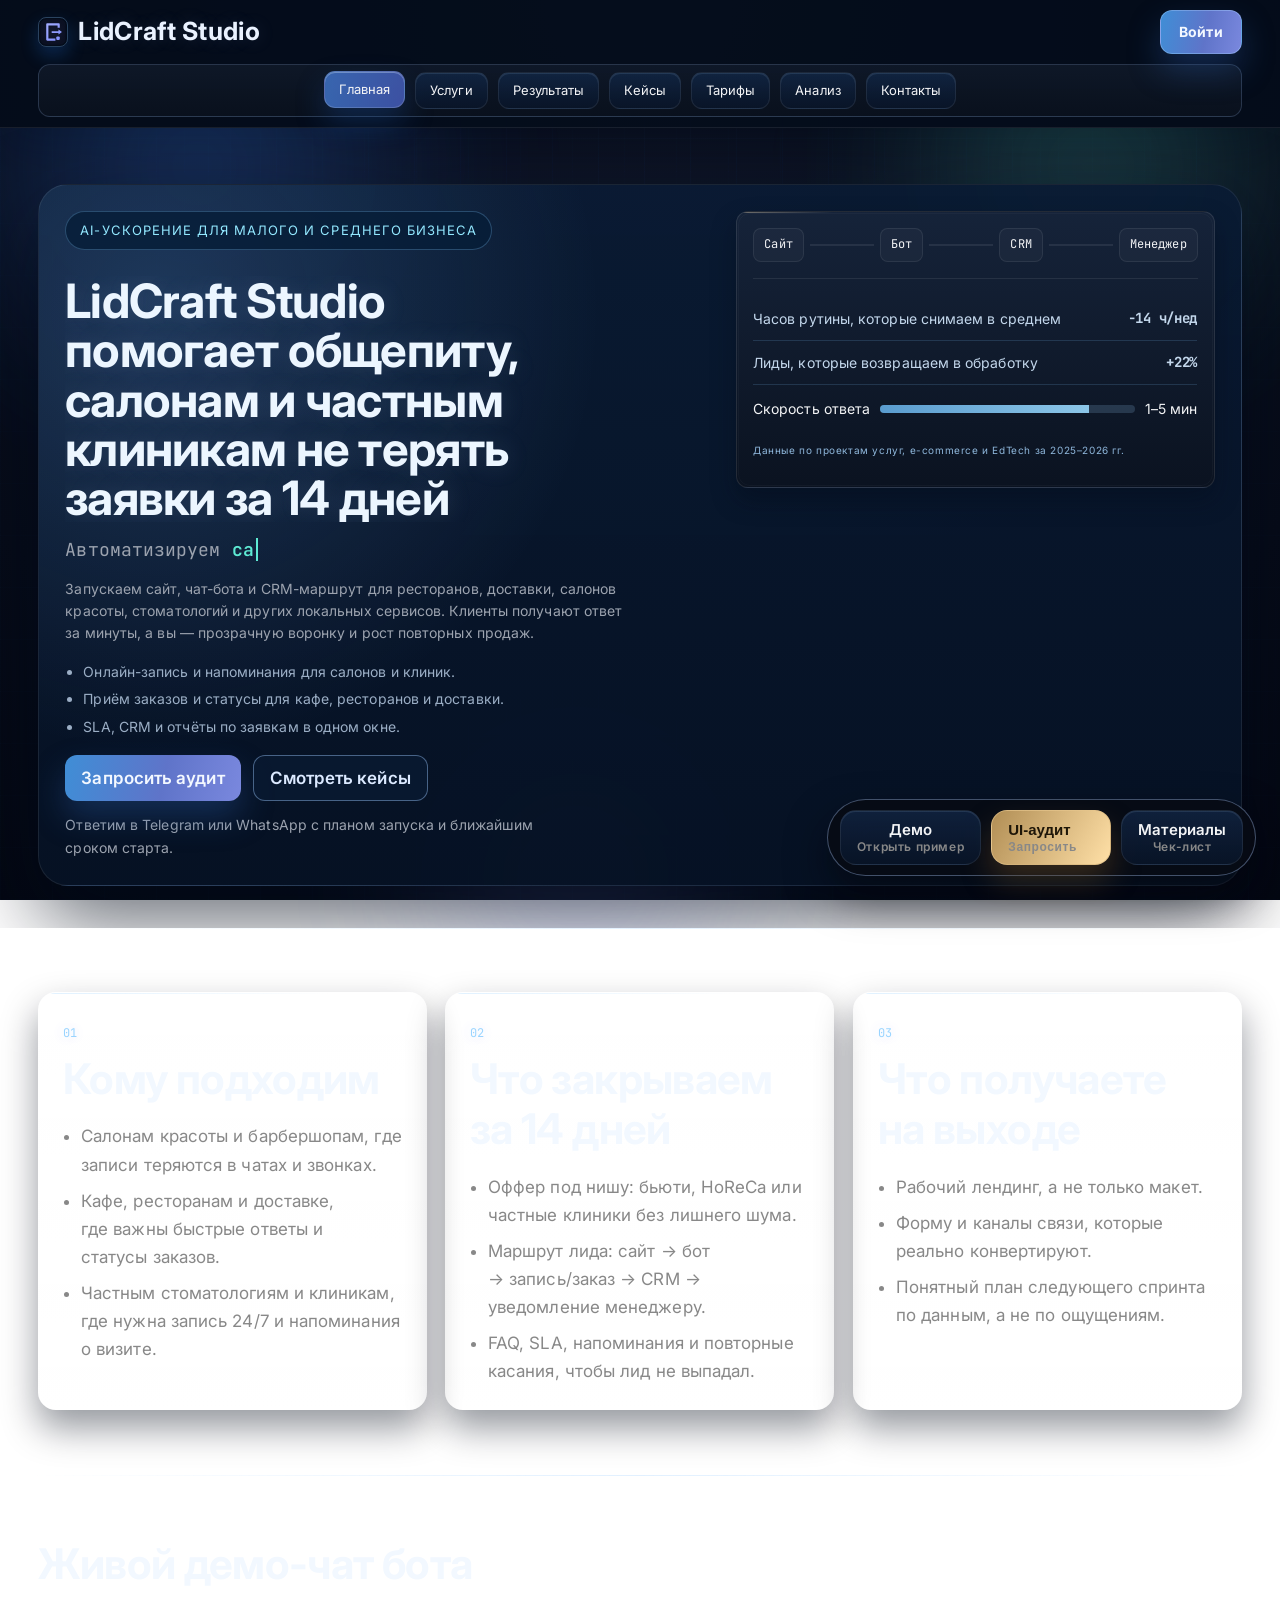
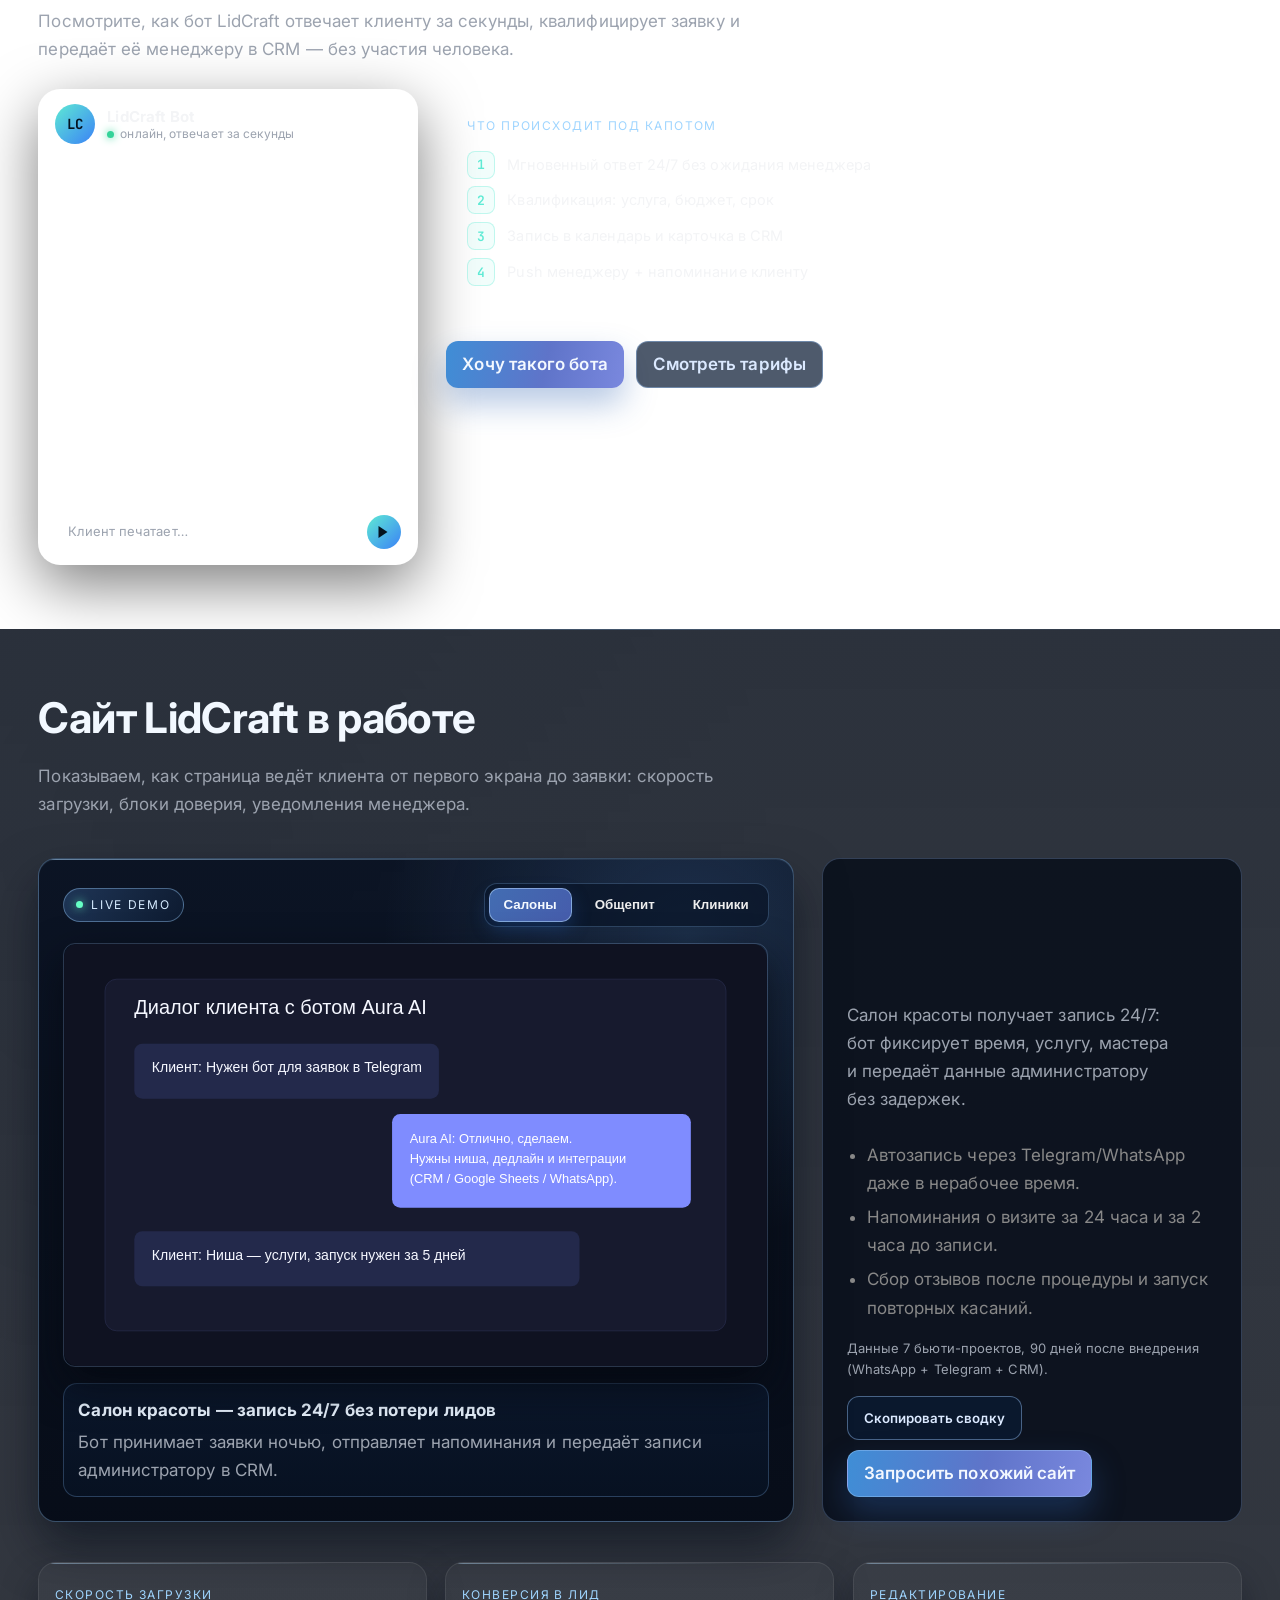
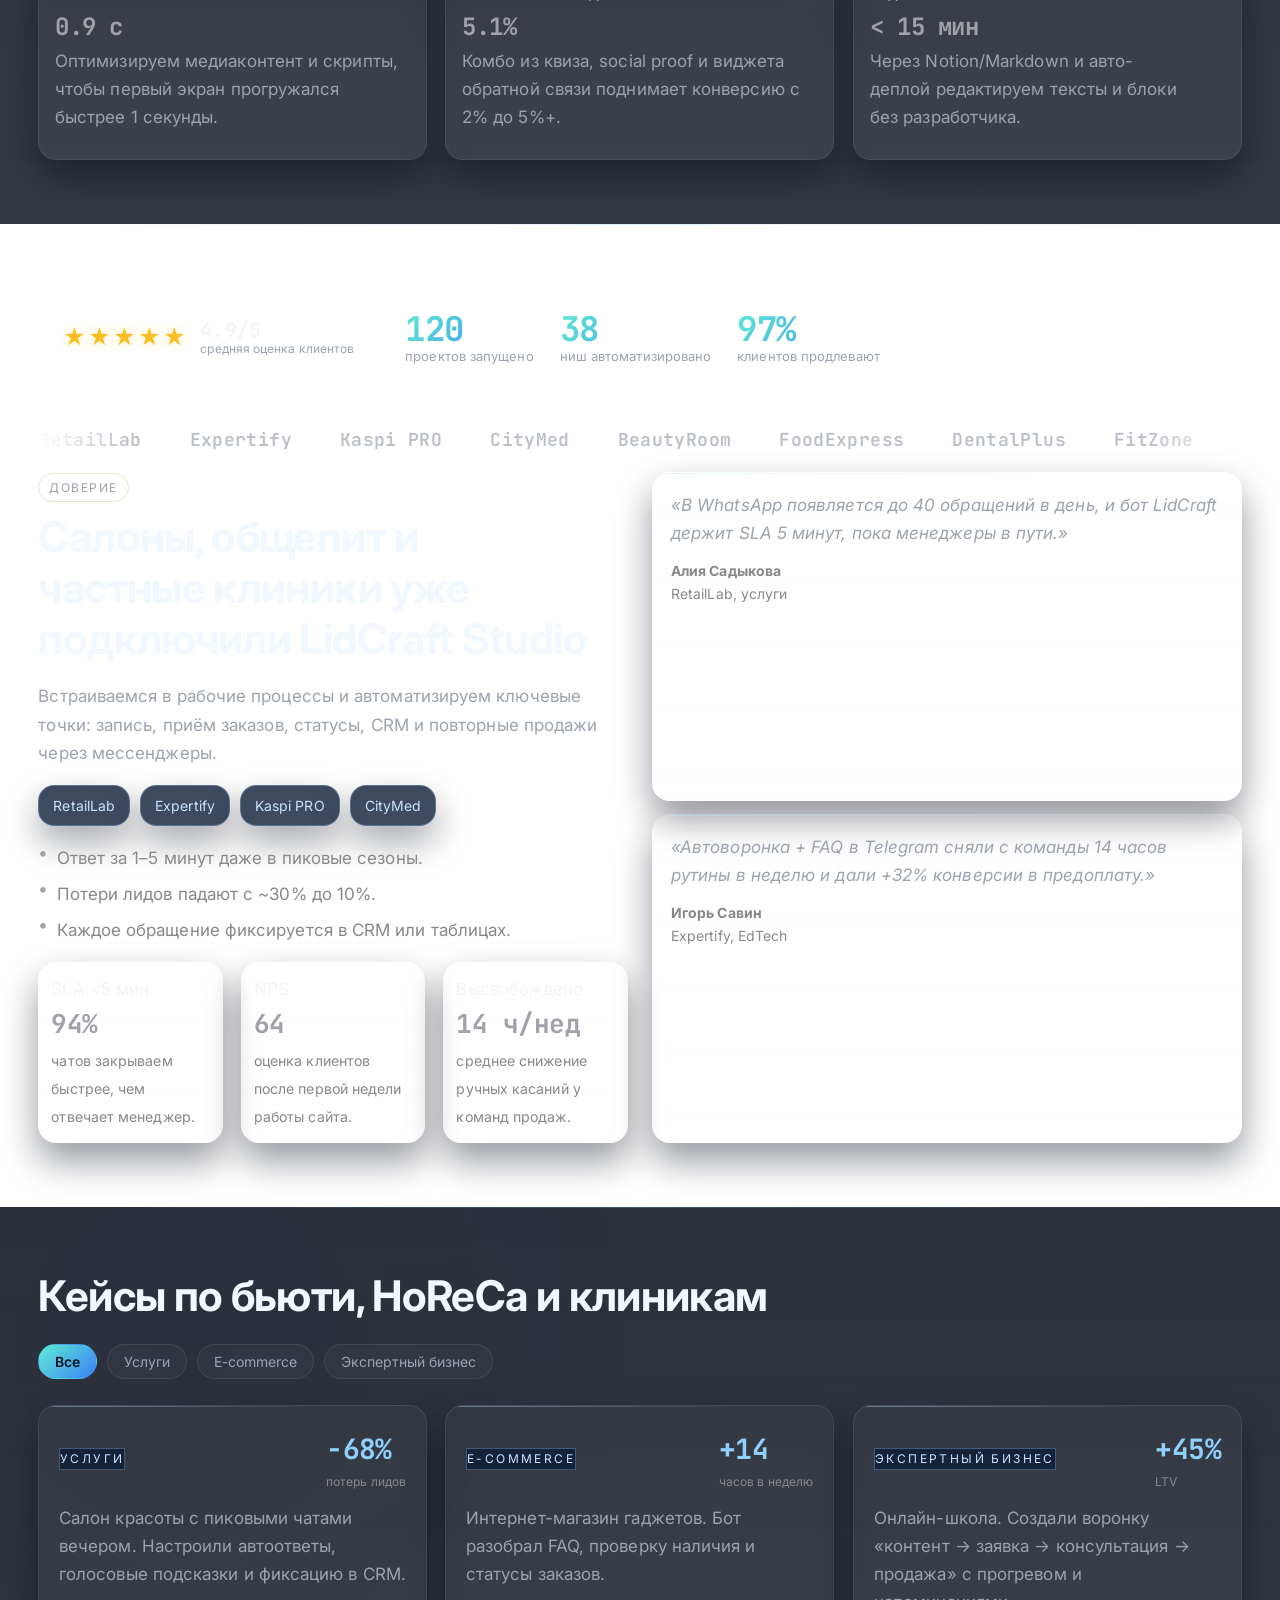
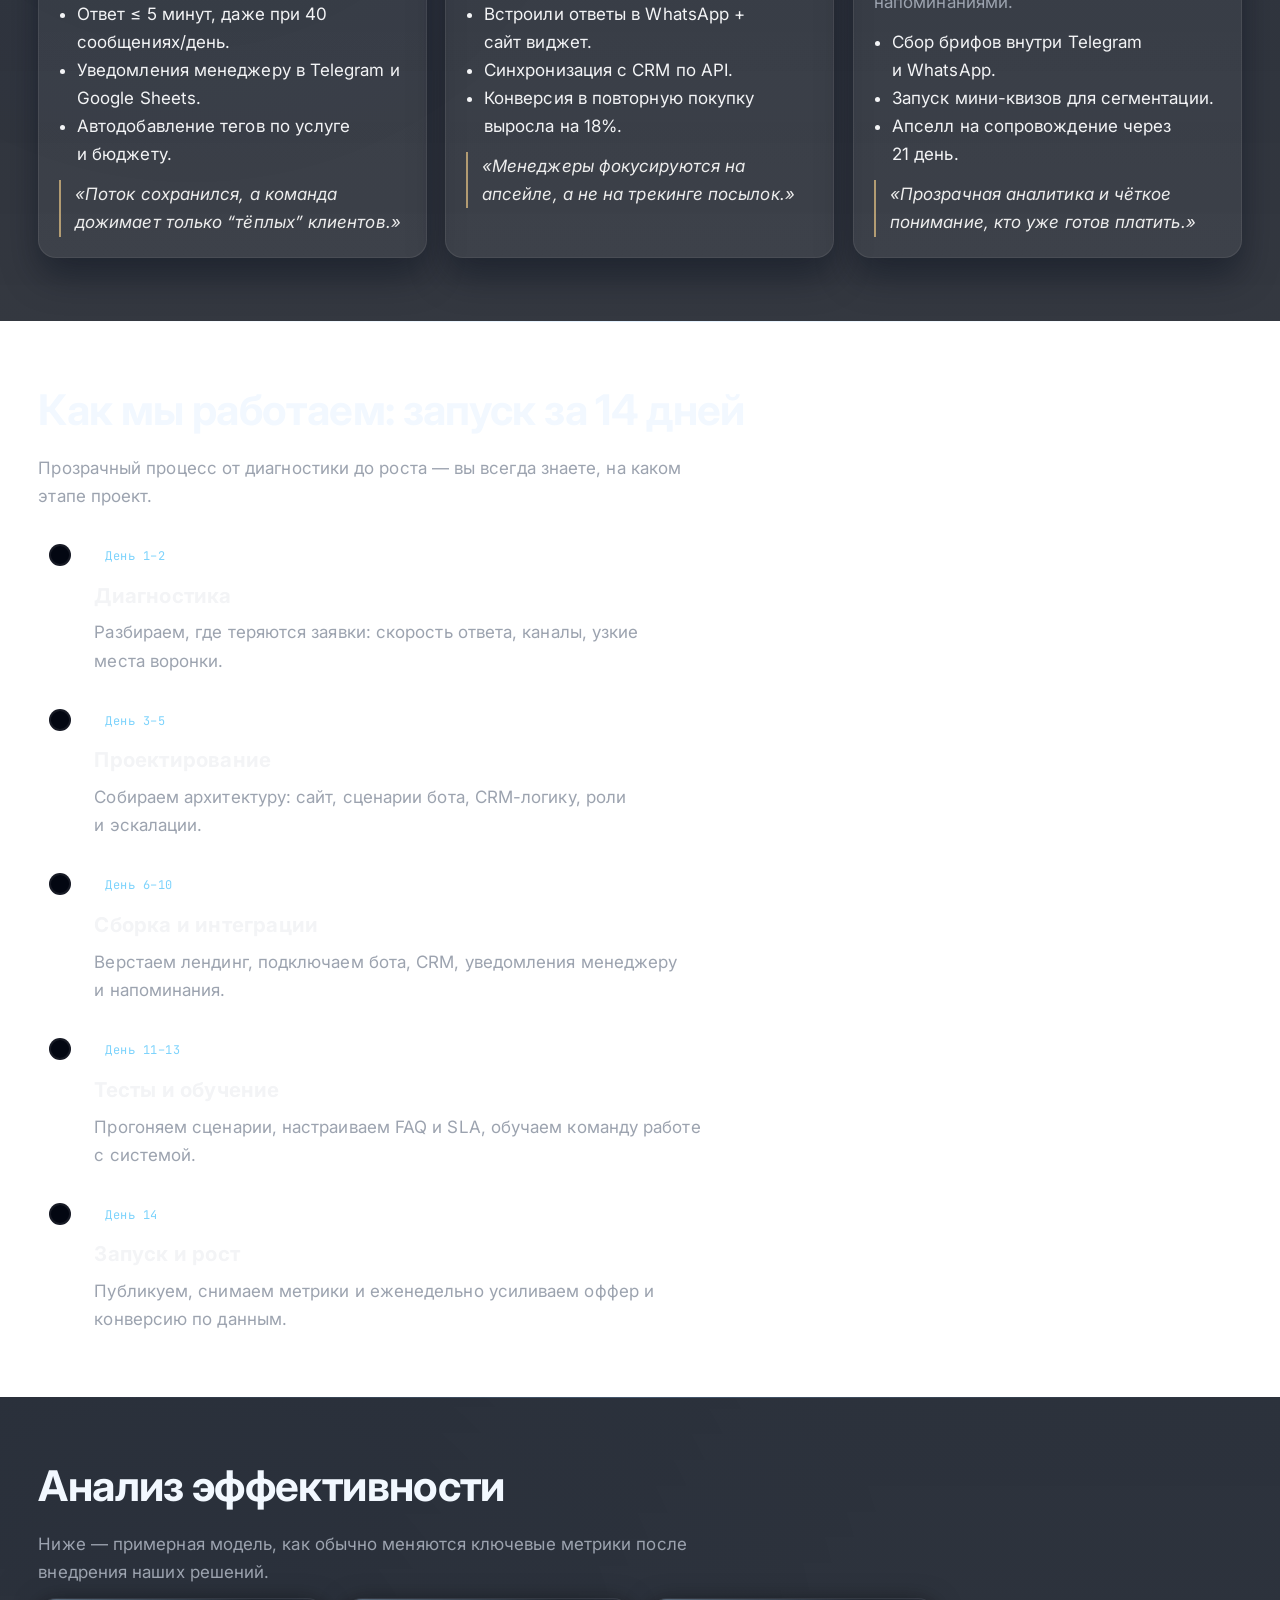
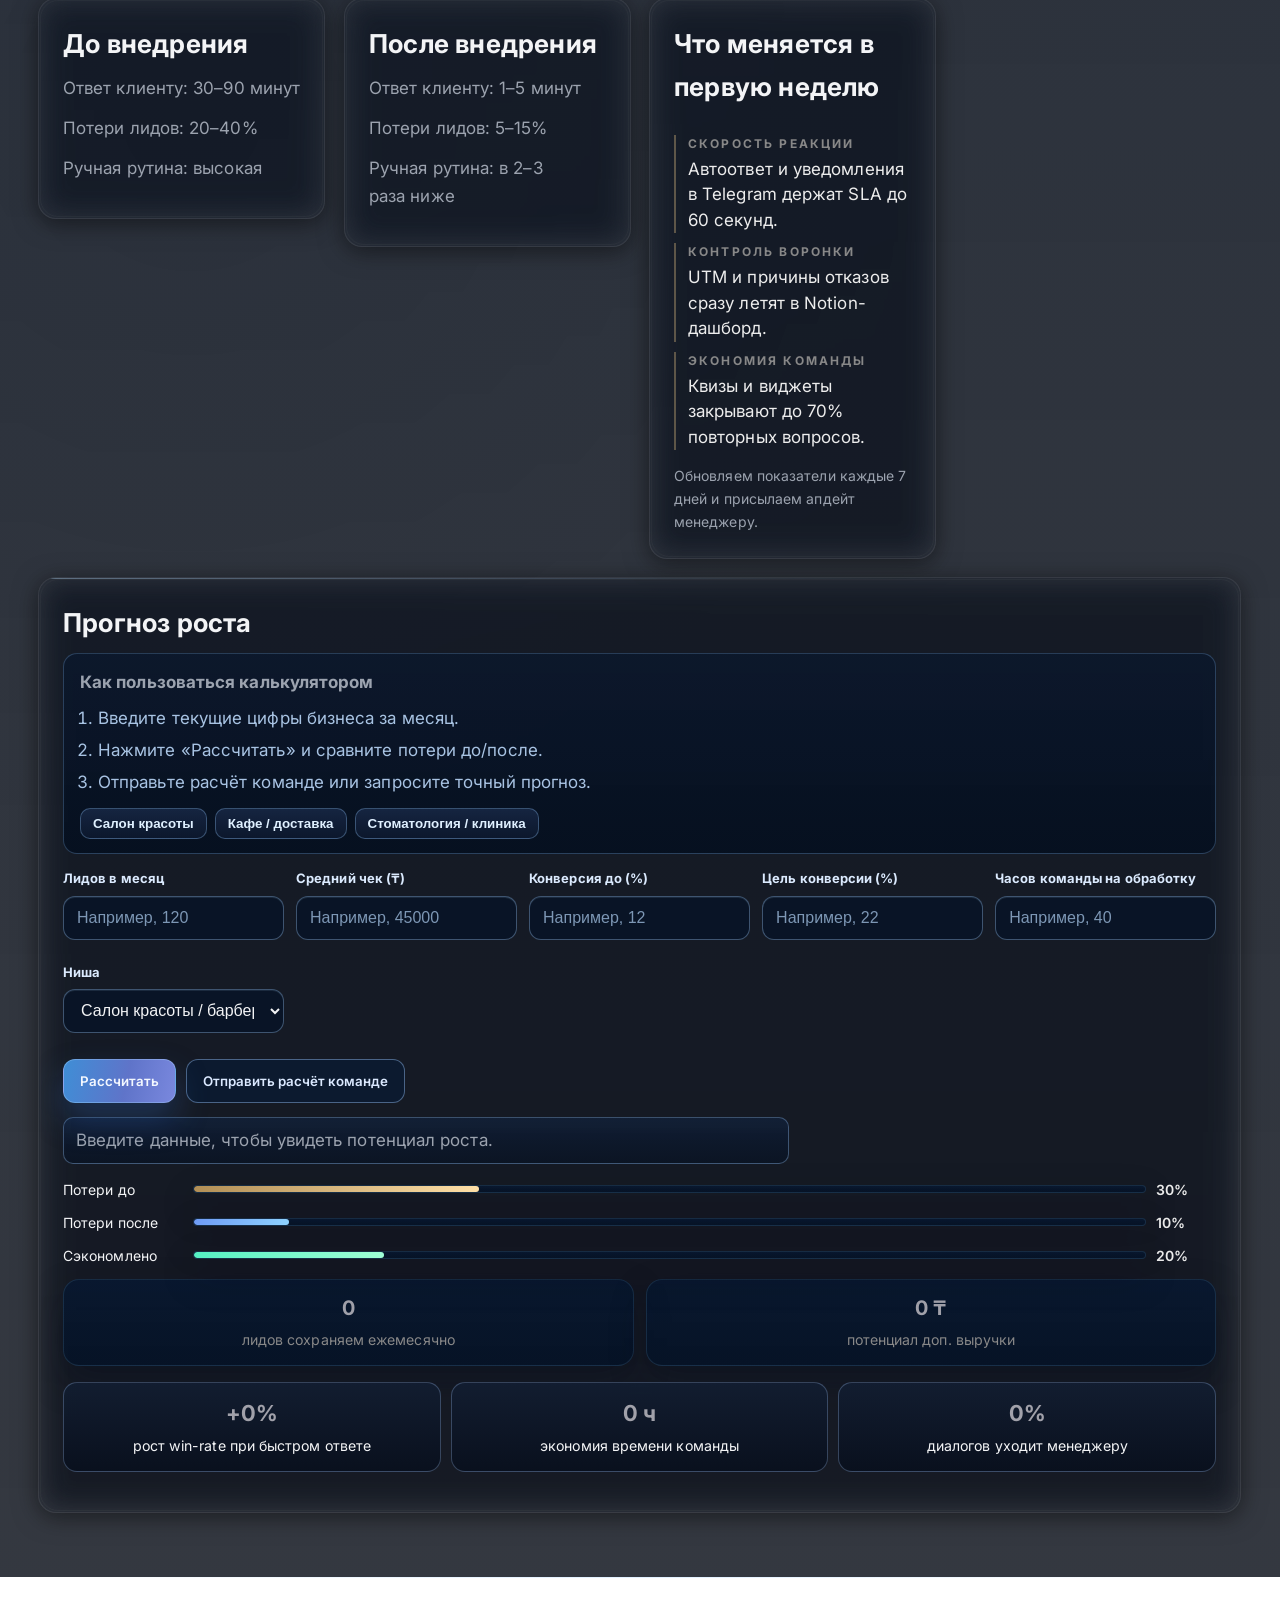
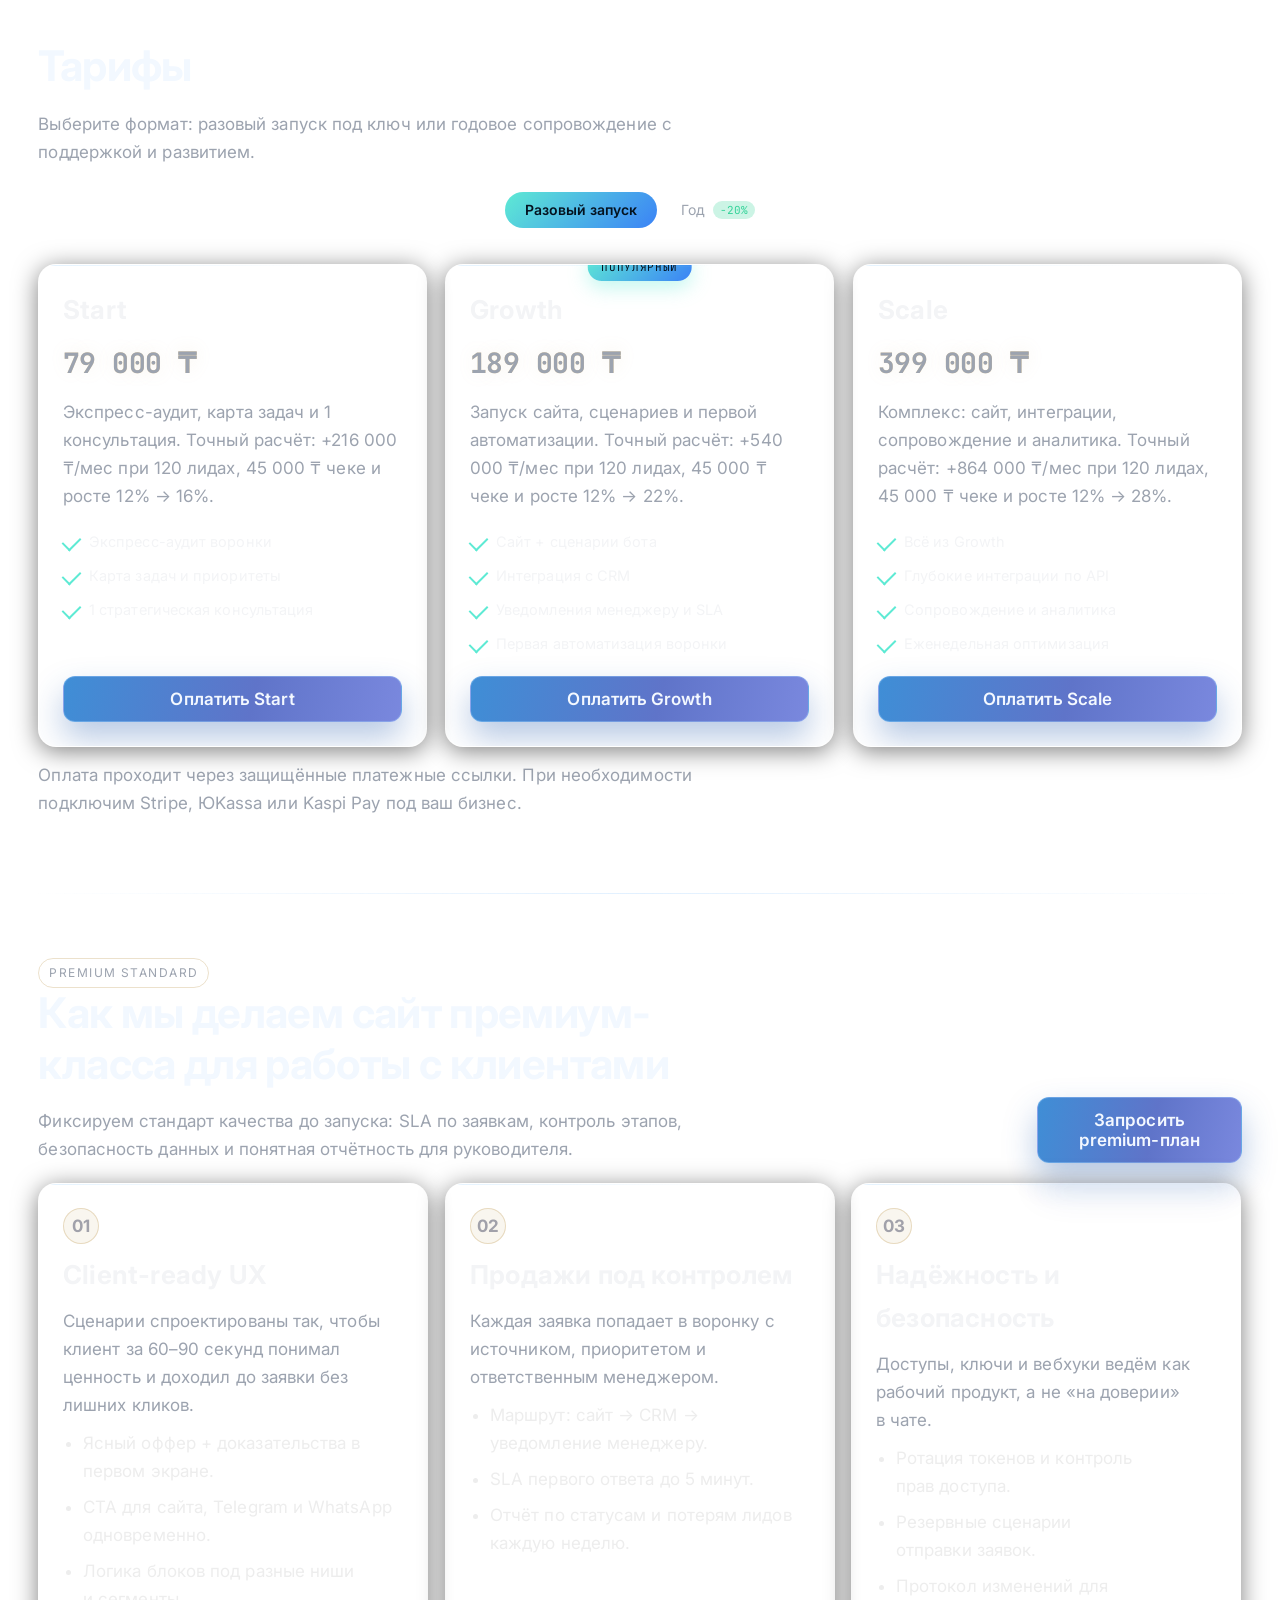
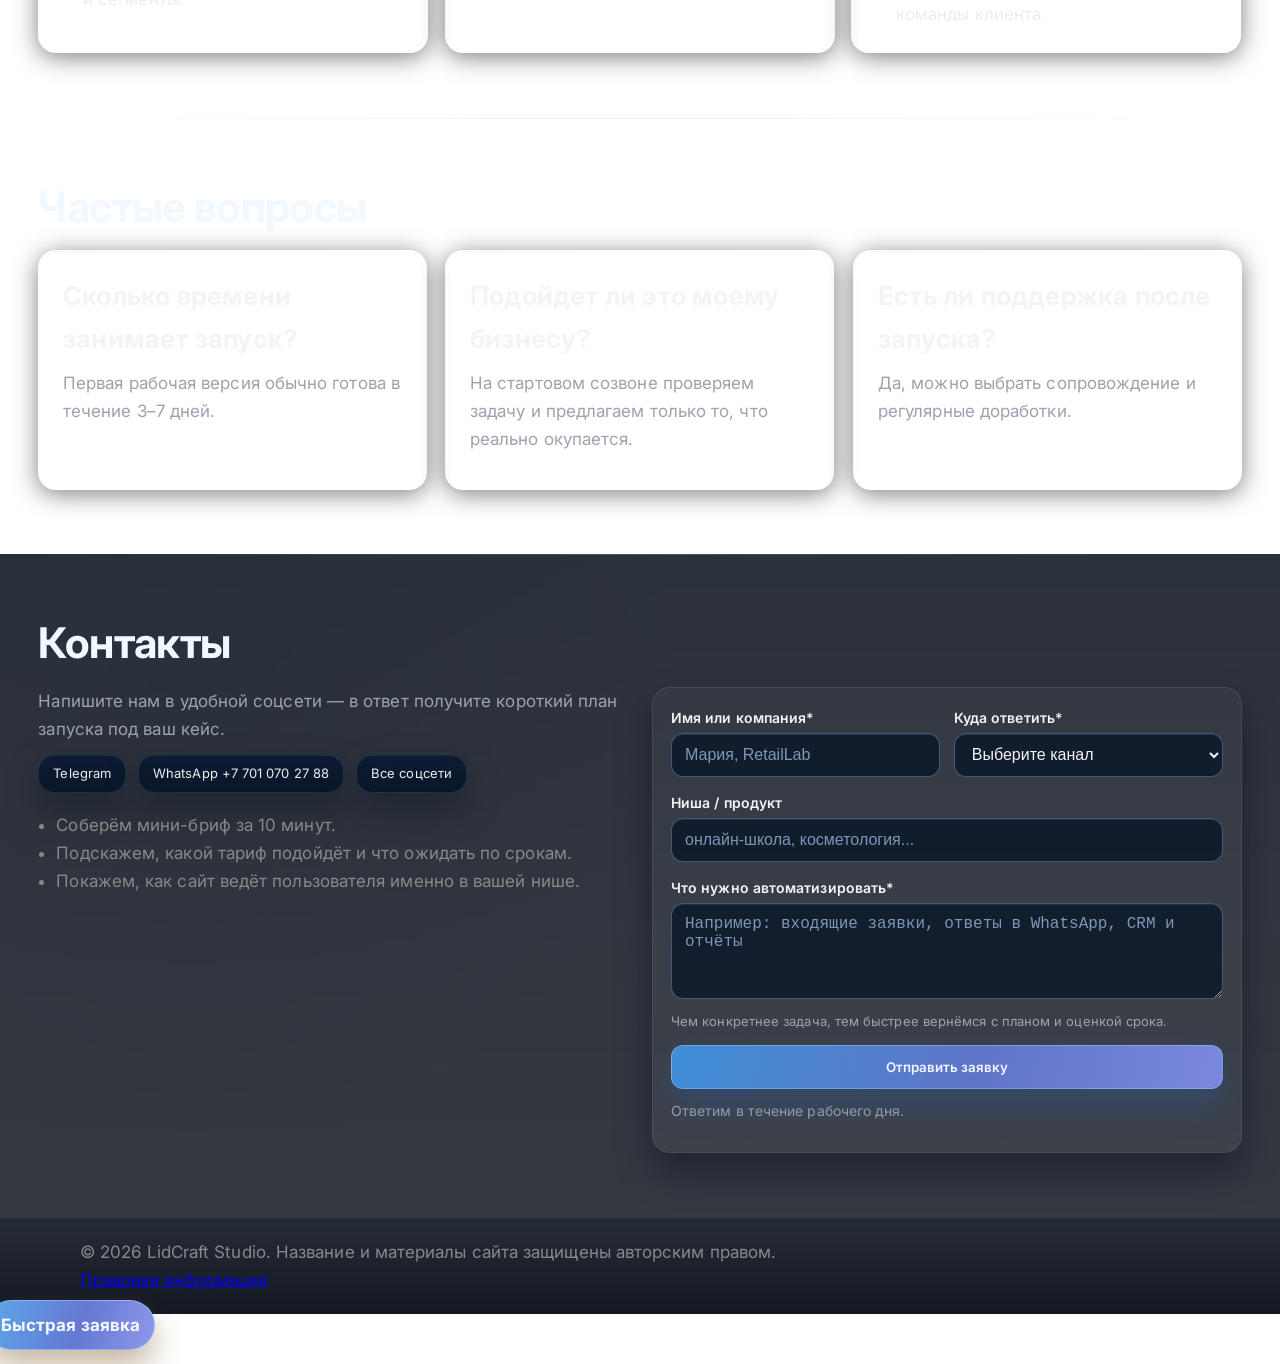
==== commit 1e4df58b: "feat(conversion): sticky mobile CTA bar + exit-intent audit popup" ====
--- a/index.html
+++ b/index.html
@@ -29,9 +29,9 @@
   <link rel="canonical" href="https://lidcraft.kz/" />
   <link rel="icon" type="image/svg+xml" href="assets/lidcraft-logo.svg" />
   <link rel="preload" as="image" href="assets/tg-demo-1.svg" />
-  <link rel="stylesheet" href="styles.css?v=20260710j" />
-  <link rel="stylesheet" href="modern-enhancements.css?v=20260710j" />
-  <link rel="stylesheet" href="site-redesign.css?v=20260710j" />
+  <link rel="stylesheet" href="styles.css?v=20260710k" />
+  <link rel="stylesheet" href="modern-enhancements.css?v=20260710k" />
+  <link rel="stylesheet" href="site-redesign.css?v=20260710k" />
   <script type="application/ld+json">
     {
       "@context": "https://schema.org",
@@ -1218,7 +1218,7 @@
 
   <script src="script.js?v=20260615"></script>
   <script src="site-features.js?v=20260615"></script>
-  <script src="digital-fx.js?v=20260710j" defer></script>
+  <script src="digital-fx.js?v=20260710k" defer></script>
   <script type="application/ld+json">
     {
       "@context": "https://schema.org",
--- a/site-redesign.css
+++ b/site-redesign.css
@@ -2405,6 +2405,100 @@
   .reading-progress { transition: none; }
 }
 
+/* ===== CONVERSION: sticky mobile CTA + exit popup ===== */
+.sticky-cta {
+  position: fixed;
+  left: 12px;
+  right: 12px;
+  bottom: 12px;
+  z-index: 45;
+  display: none;
+  align-items: center;
+  gap: 12px;
+  padding: 12px 14px;
+  border: 1px solid var(--lux-line);
+  border-radius: 16px;
+  background: rgba(6, 12, 24, 0.92);
+  backdrop-filter: blur(16px);
+  -webkit-backdrop-filter: blur(16px);
+  box-shadow: 0 14px 40px rgba(0, 0, 0, 0.6);
+  transform: translateY(140%);
+  transition: transform 0.35s cubic-bezier(0.16, 1, 0.3, 1);
+}
+.sticky-cta.is-visible { transform: translateY(0); }
+.sticky-cta-text { flex: 1; line-height: 1.25; }
+.sticky-cta-text strong { display: block; font-size: 14px; }
+.sticky-cta-text span { font-size: 12px; color: var(--lux-muted); }
+.sticky-cta .btn { white-space: nowrap; padding: 10px 16px; }
+
+@media (max-width: 720px) {
+  .sticky-cta { display: flex; }
+  .back-to-top { bottom: 88px; }
+}
+
+.exit-modal {
+  position: fixed;
+  inset: 0;
+  z-index: 60;
+  display: grid;
+  place-items: center;
+  padding: 20px;
+  background: rgba(2, 6, 15, 0.72);
+  backdrop-filter: blur(6px);
+  -webkit-backdrop-filter: blur(6px);
+  opacity: 0;
+  visibility: hidden;
+  transition: opacity 0.3s ease, visibility 0.3s;
+}
+.exit-modal.is-open { opacity: 1; visibility: visible; }
+
+.exit-card {
+  position: relative;
+  max-width: 440px;
+  width: 100%;
+  padding: 32px 28px;
+  border: 1px solid var(--lux-line);
+  border-radius: 20px;
+  background: linear-gradient(180deg, rgba(12, 24, 45, 0.96), rgba(6, 13, 26, 0.98));
+  box-shadow: 0 30px 80px rgba(0, 0, 0, 0.6);
+  text-align: center;
+  transform: translateY(16px) scale(0.97);
+  transition: transform 0.35s cubic-bezier(0.16, 1, 0.3, 1);
+}
+.exit-modal.is-open .exit-card { transform: translateY(0) scale(1); }
+
+.exit-card h3 { margin: 0 0 10px; font-size: 24px; }
+.exit-card p { margin: 0 0 20px; color: var(--lux-muted); }
+.exit-card .cta-row { justify-content: center; }
+.exit-eyebrow {
+  font-family: "JetBrains Mono", monospace;
+  font-size: 12px;
+  letter-spacing: 0.12em;
+  text-transform: uppercase;
+  color: #5eead4;
+  margin-bottom: 10px;
+}
+.exit-close {
+  position: absolute;
+  top: 12px;
+  right: 12px;
+  width: 32px;
+  height: 32px;
+  border-radius: 50%;
+  border: 1px solid var(--lux-line);
+  background: rgba(255, 255, 255, 0.04);
+  color: var(--lux-text);
+  cursor: pointer;
+  font-size: 18px;
+  line-height: 1;
+  transition: border-color 0.2s ease, transform 0.2s ease;
+}
+.exit-close:hover { border-color: rgba(94, 234, 212, 0.6); transform: rotate(90deg); }
+
+@media (prefers-reduced-motion: reduce) {
+  .sticky-cta, .exit-modal, .exit-card { transition: none; }
+}
+
 /* ================================================== */
 
 @media (hover: hover) and (pointer: fine) {
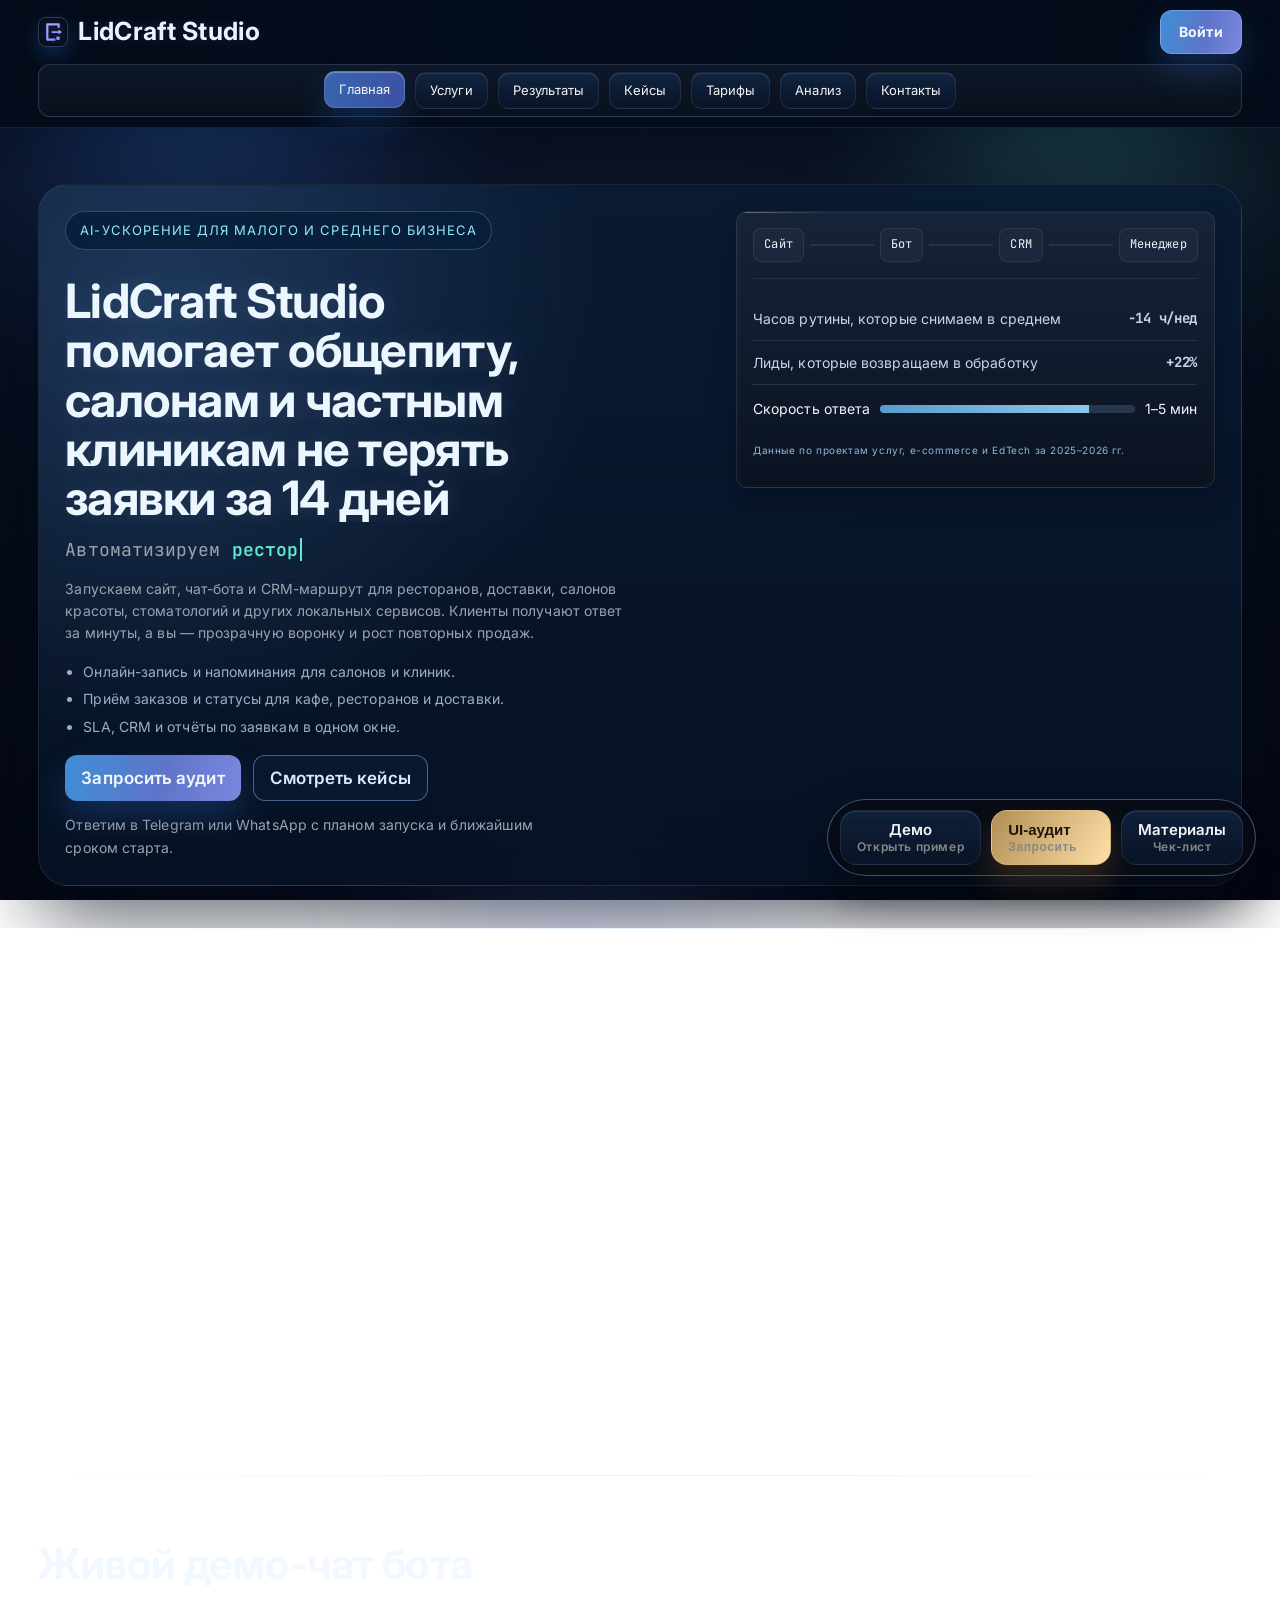
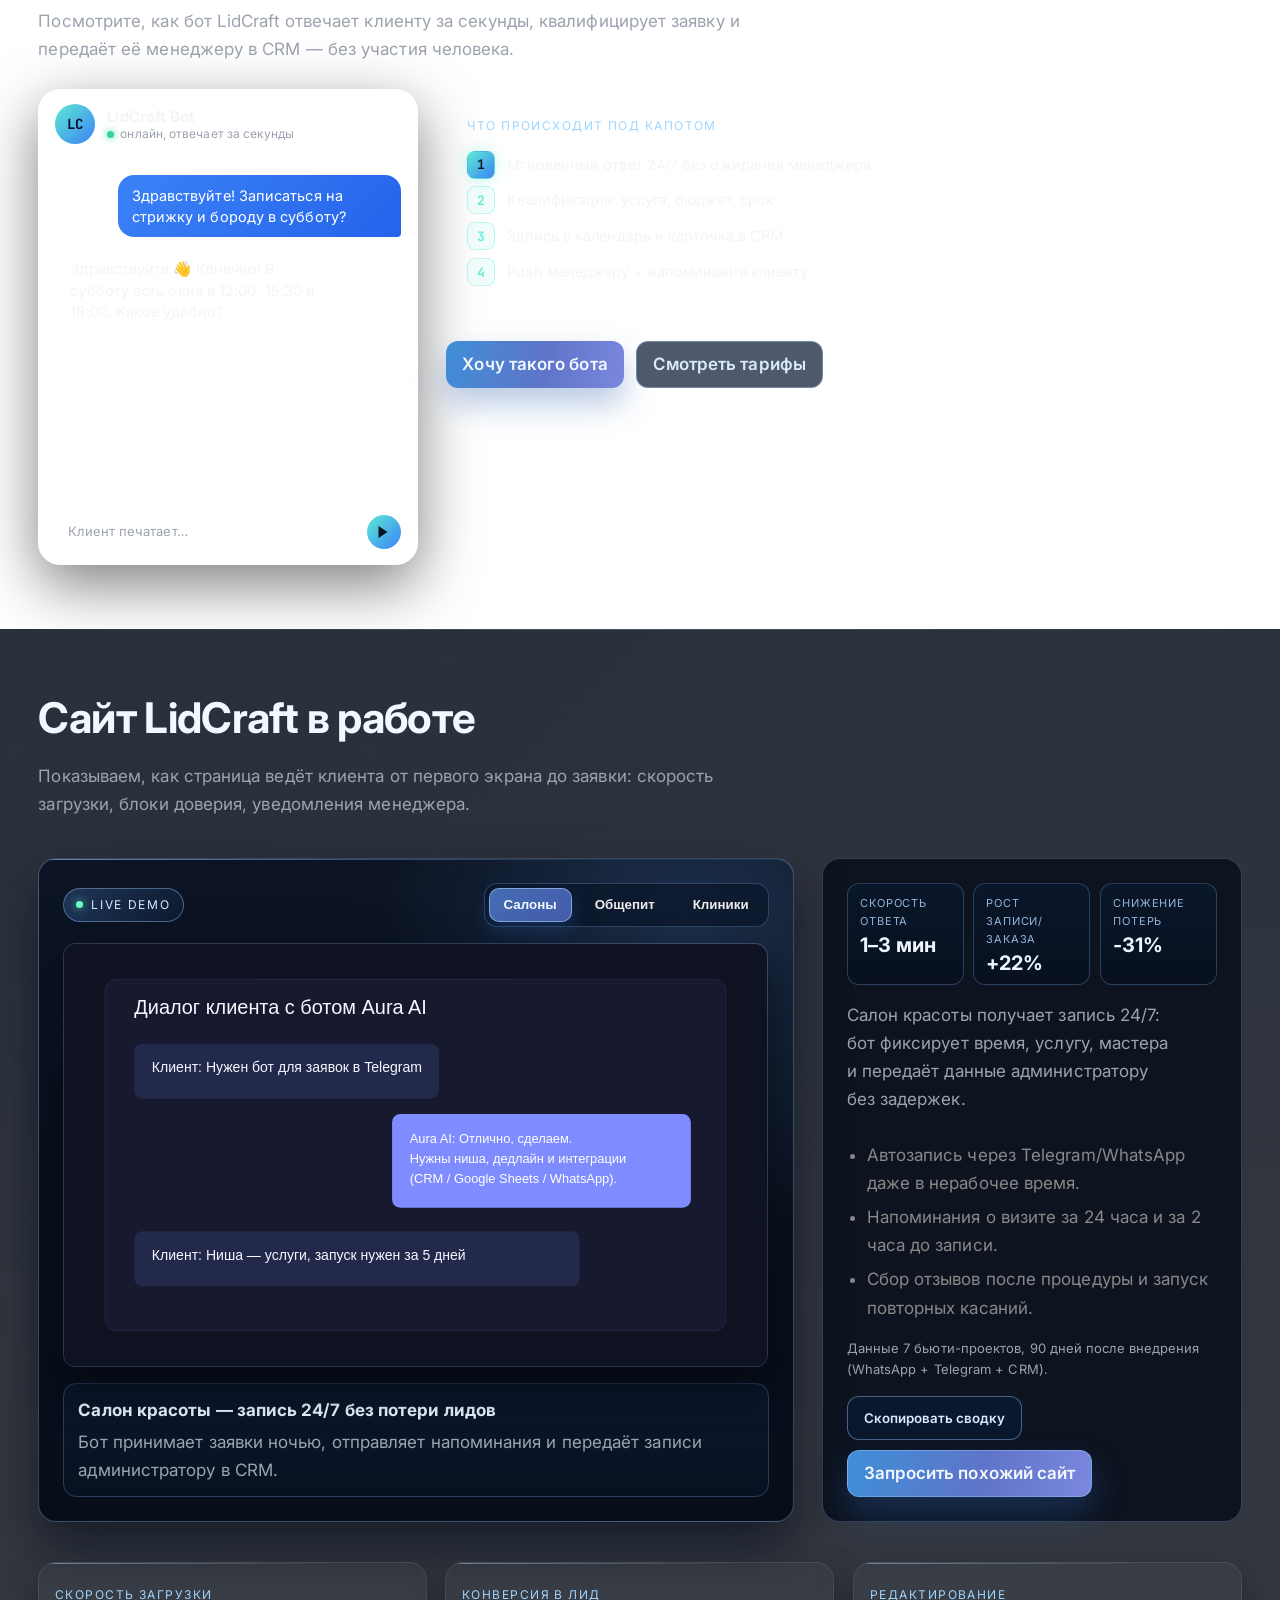
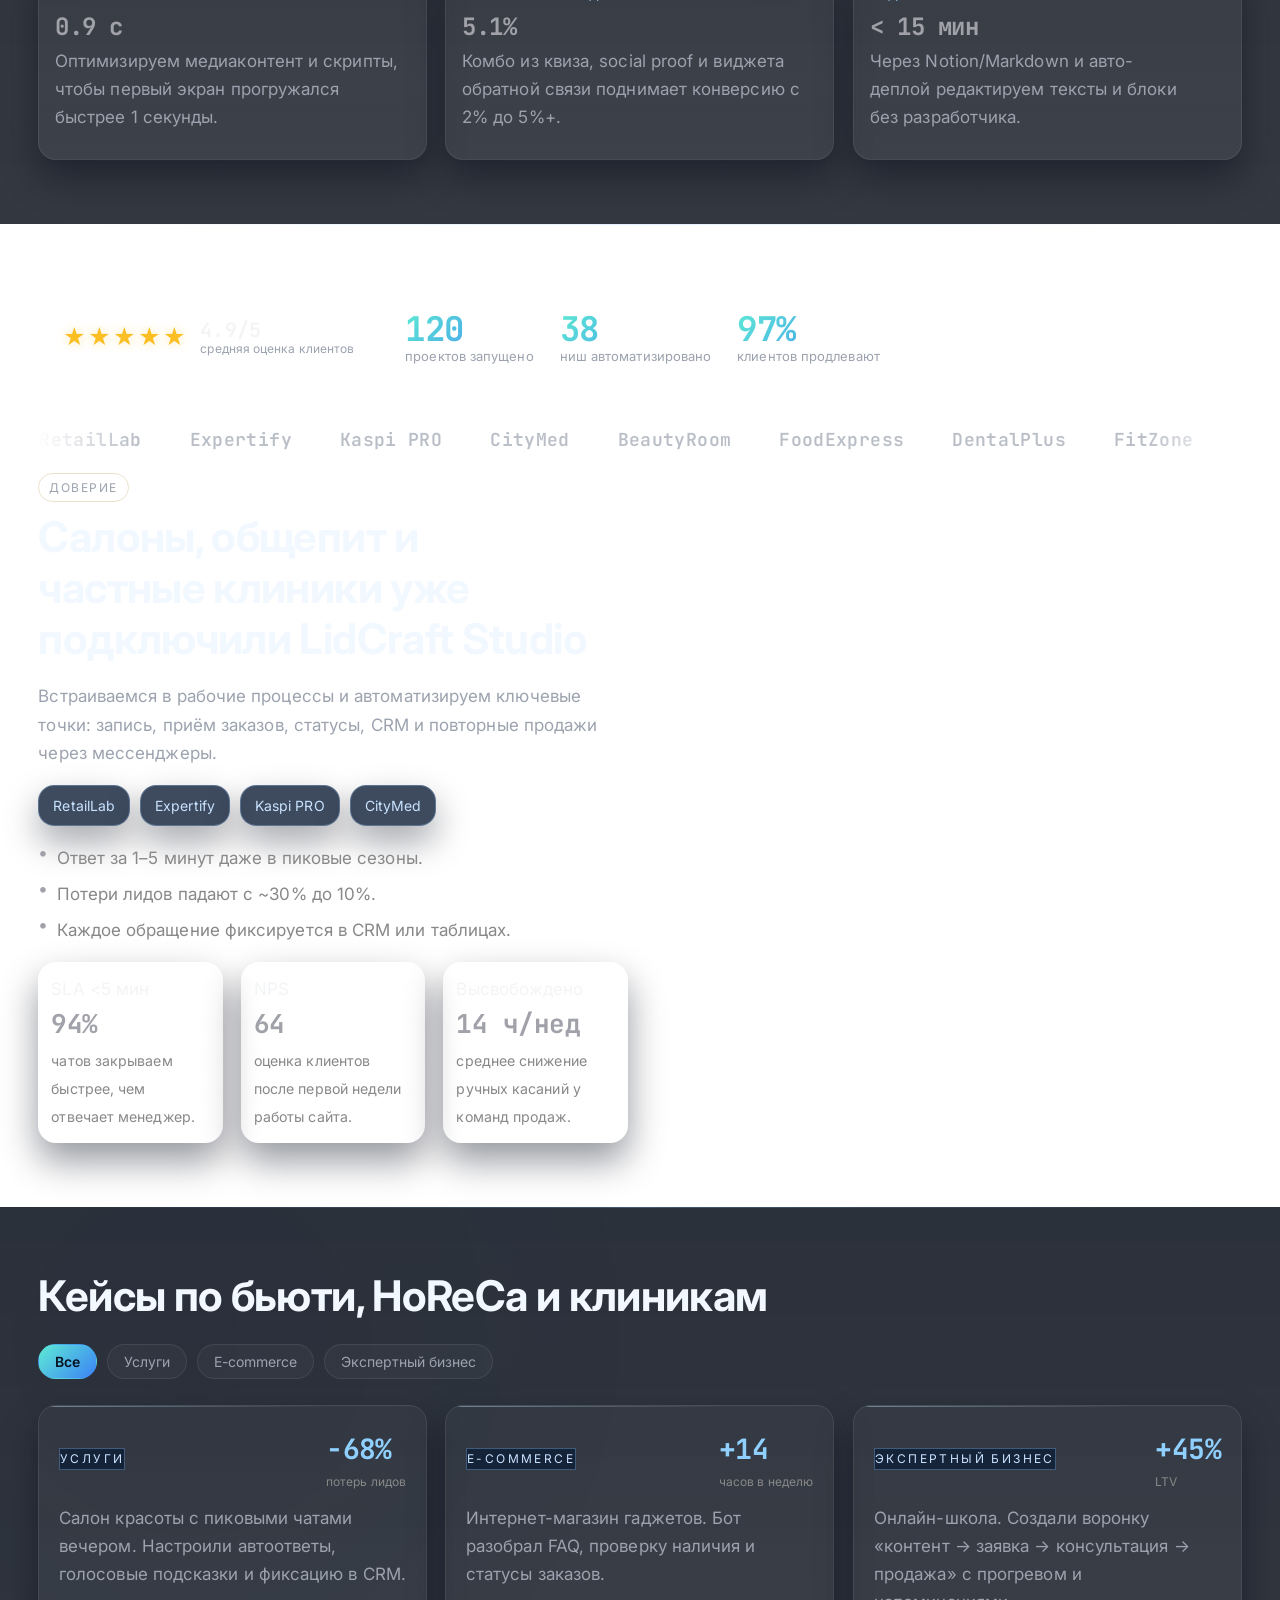
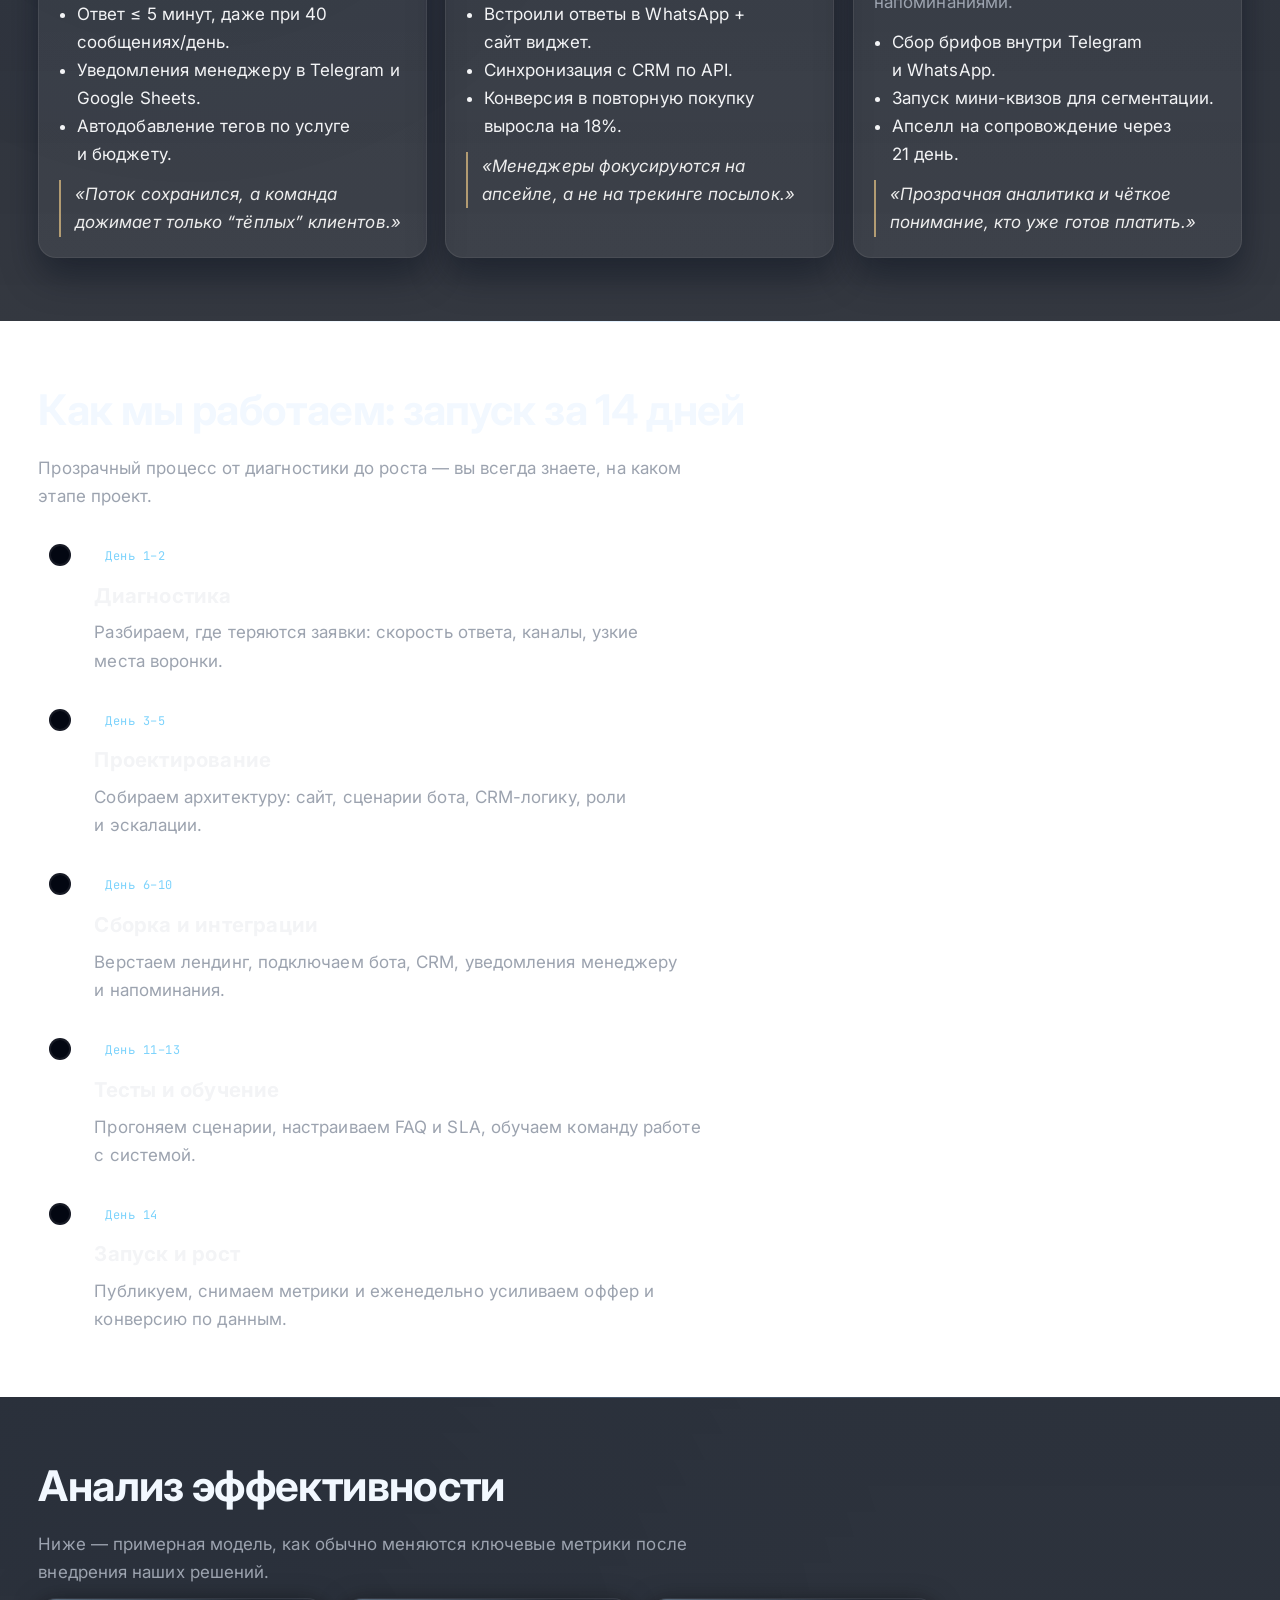
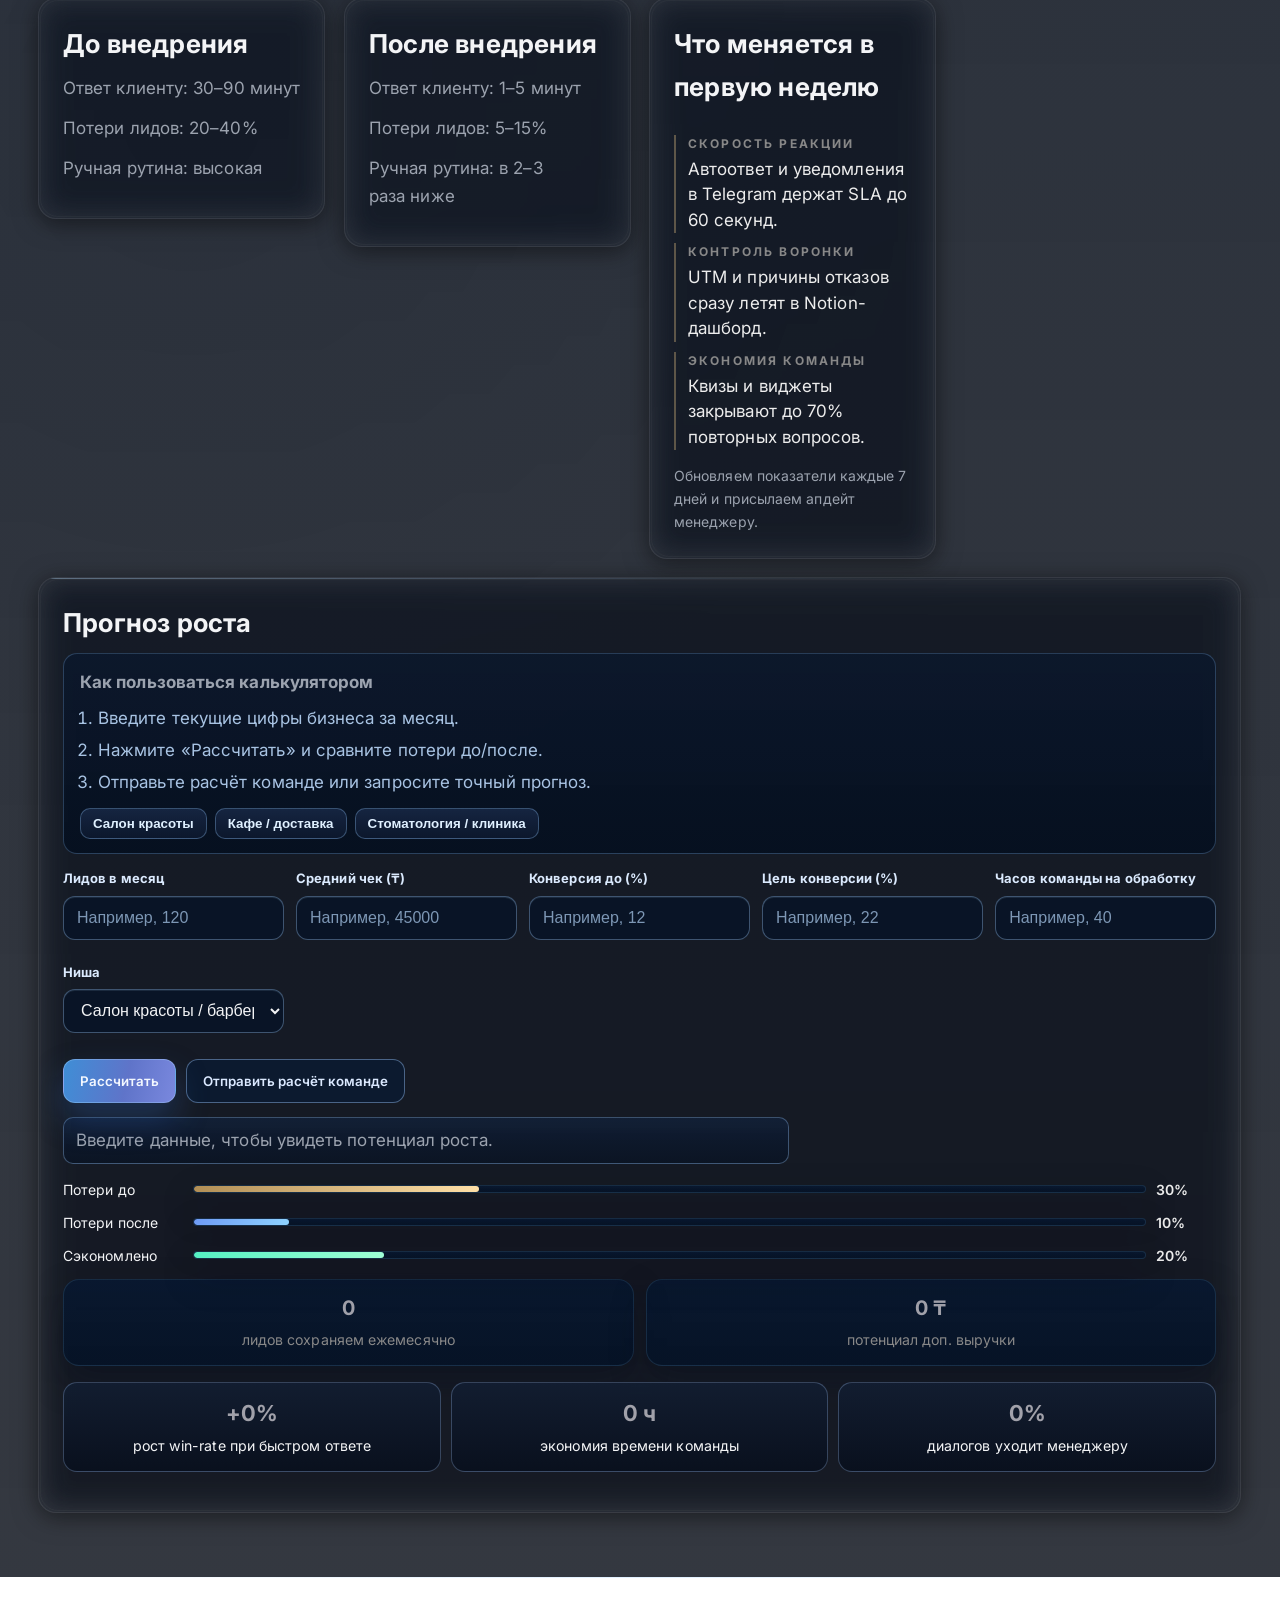
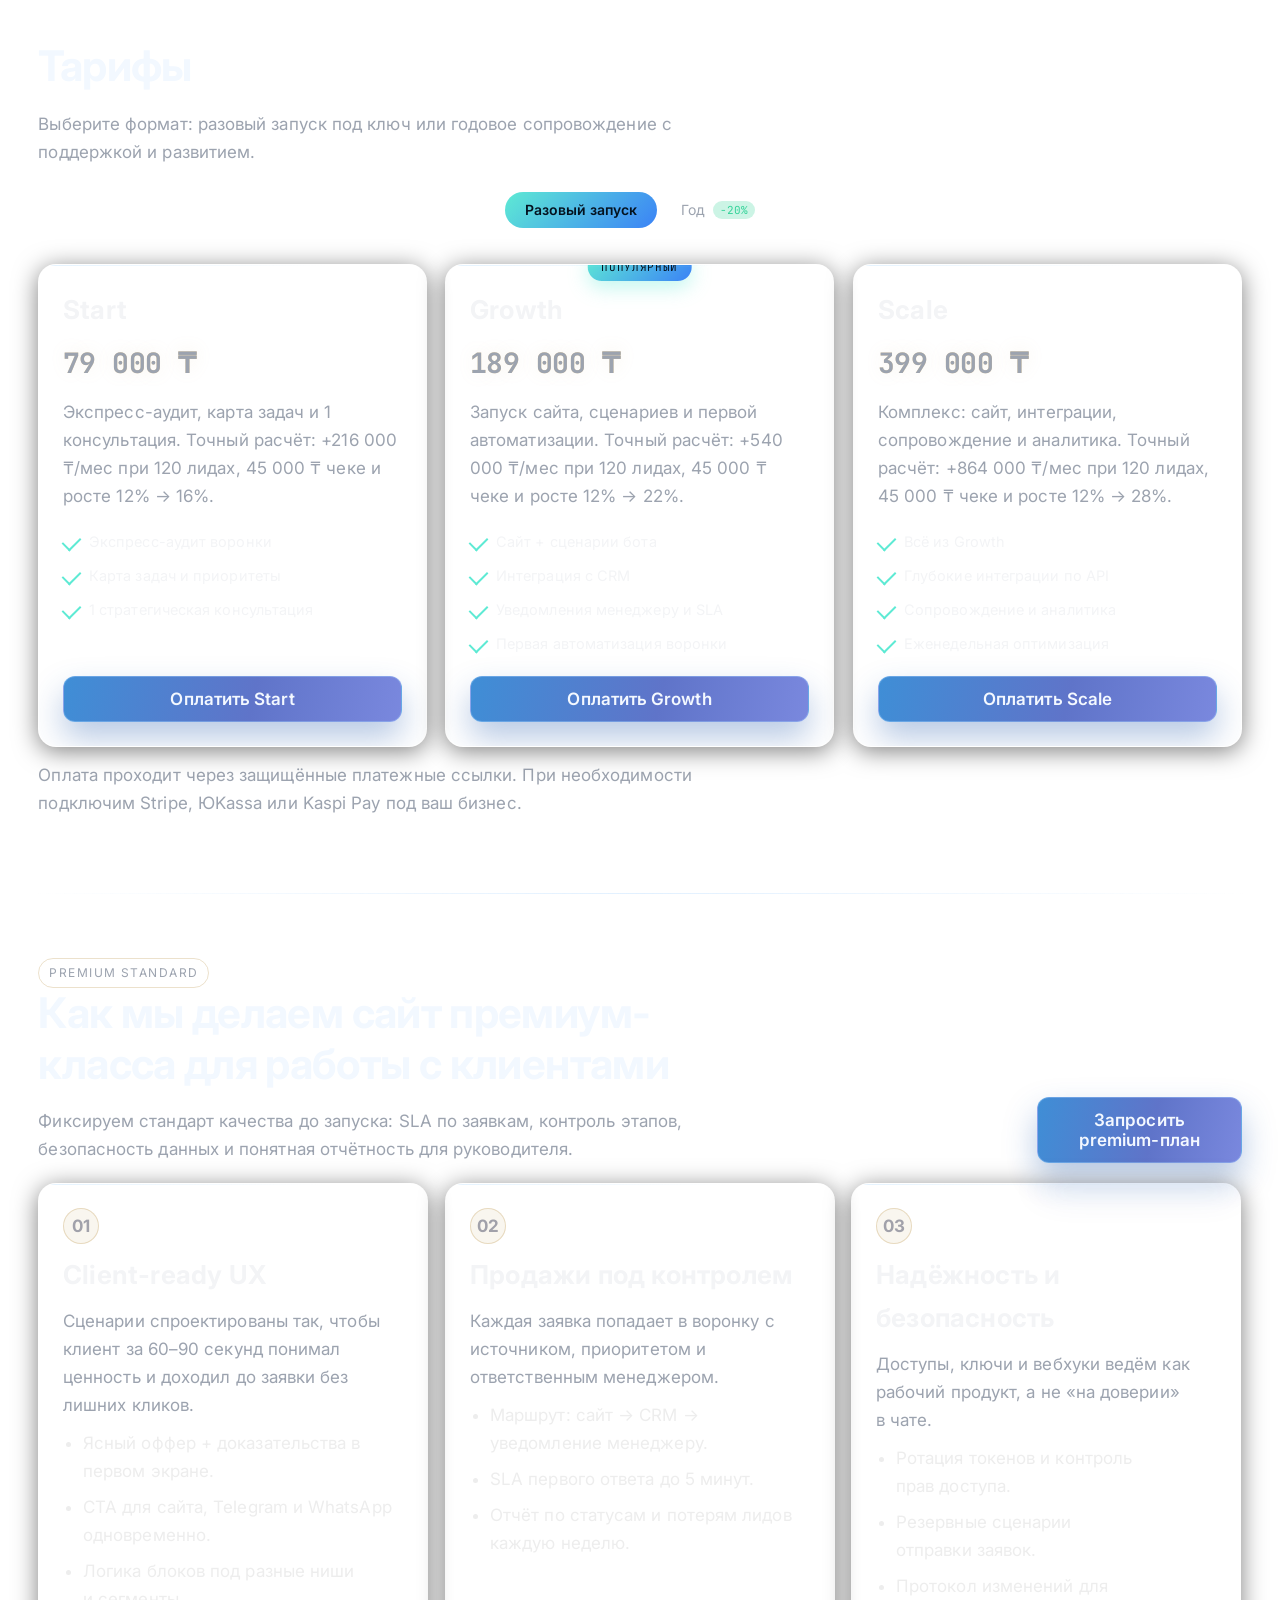
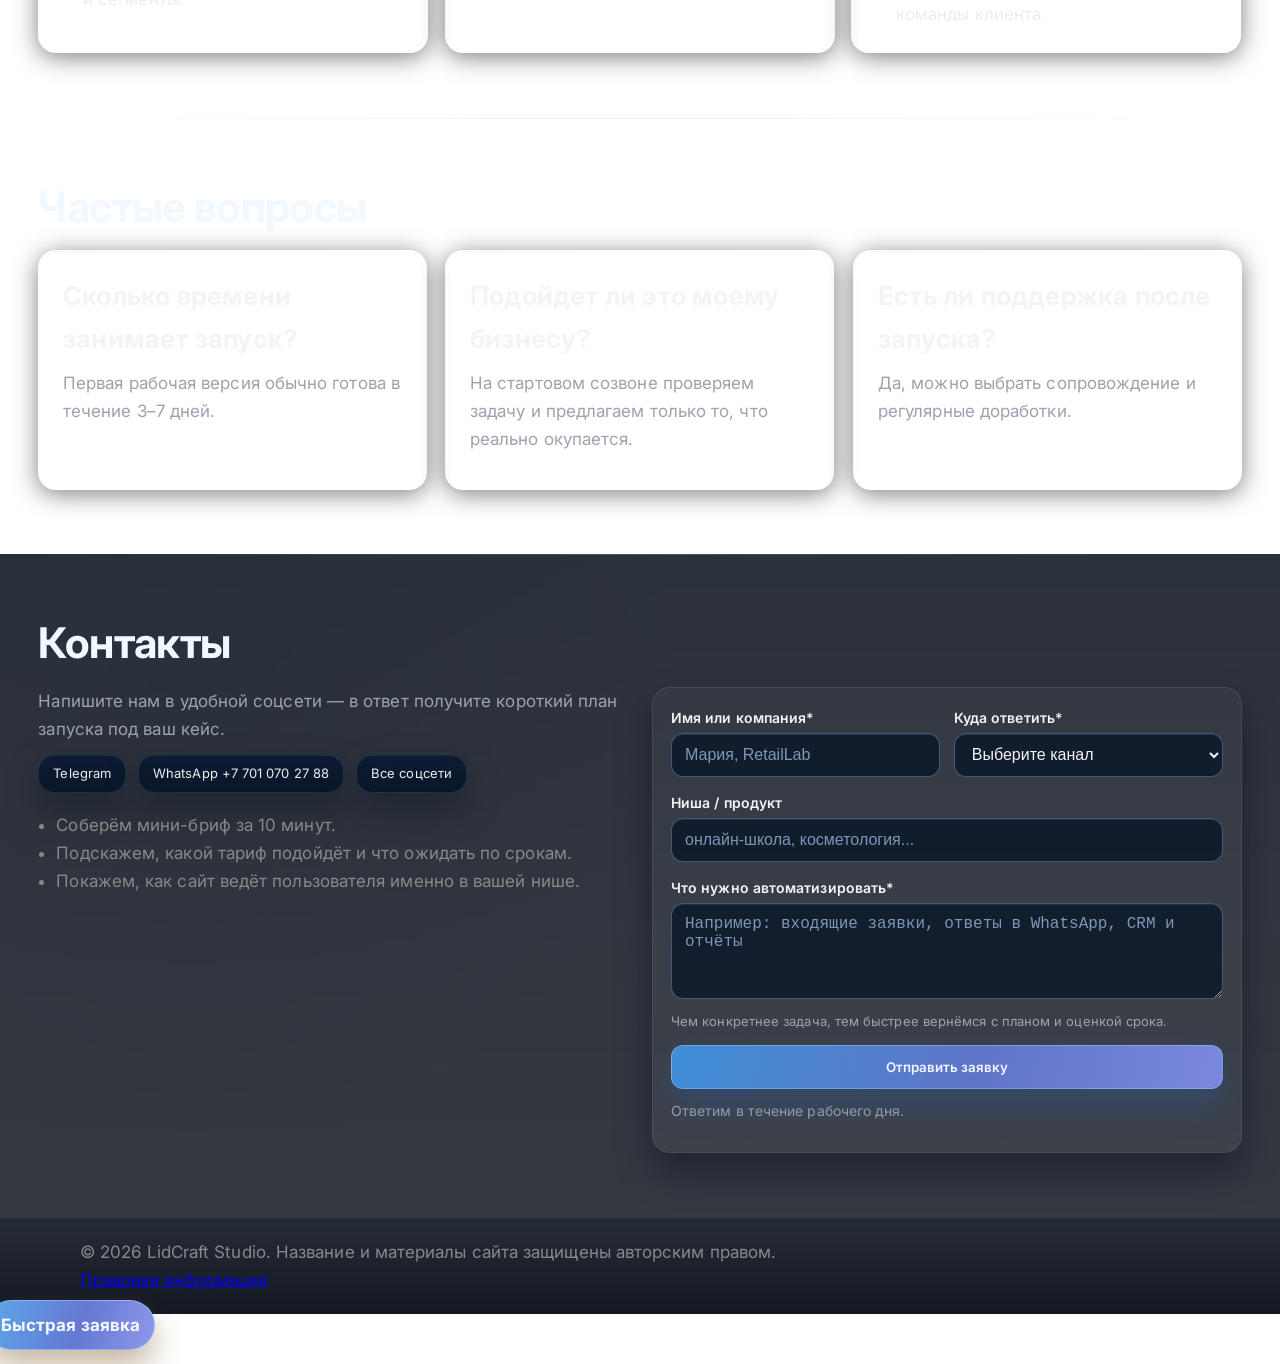
==== commit ed015f9f: "Add app-like tabbed settings in account with iOS switches Co-authored-by: Copilot <223556219+Copilot" ====
--- a/index.html
+++ b/index.html
@@ -29,9 +29,9 @@
   <link rel="canonical" href="https://lidcraft.kz/" />
   <link rel="icon" type="image/svg+xml" href="assets/lidcraft-logo.svg" />
   <link rel="preload" as="image" href="assets/tg-demo-1.svg" />
-  <link rel="stylesheet" href="styles.css?v=20260710k" />
-  <link rel="stylesheet" href="modern-enhancements.css?v=20260710k" />
-  <link rel="stylesheet" href="site-redesign.css?v=20260710k" />
+  <link rel="stylesheet" href="styles.css?v=20260710l" />
+  <link rel="stylesheet" href="modern-enhancements.css?v=20260710l" />
+  <link rel="stylesheet" href="site-redesign.css?v=20260710l" />
   <script type="application/ld+json">
     {
       "@context": "https://schema.org",
@@ -1218,7 +1218,7 @@
 
   <script src="script.js?v=20260615"></script>
   <script src="site-features.js?v=20260615"></script>
-  <script src="digital-fx.js?v=20260710k" defer></script>
+  <script src="digital-fx.js?v=20260710l" defer></script>
   <script type="application/ld+json">
     {
       "@context": "https://schema.org",
--- a/site-redesign.css
+++ b/site-redesign.css
@@ -2499,6 +2499,188 @@
   .sticky-cta, .exit-modal, .exit-card { transition: none; }
 }
 
+/* ===== APP-LIKE SETTINGS (tabs + switches) ===== */
+.settings-app {
+  display: grid;
+  grid-template-columns: 248px 1fr;
+  gap: 22px;
+  margin-top: 22px;
+  align-items: start;
+}
+
+@media (max-width: 780px) {
+  .settings-app { grid-template-columns: 1fr; }
+}
+
+.settings-nav {
+  display: flex;
+  flex-direction: column;
+  gap: 4px;
+  padding: 12px;
+  border: 1px solid var(--lux-line);
+  border-radius: 16px;
+  background: var(--lux-panel);
+  backdrop-filter: blur(14px);
+  -webkit-backdrop-filter: blur(14px);
+  position: sticky;
+  top: 96px;
+}
+
+@media (max-width: 780px) {
+  .settings-nav {
+    position: static;
+    flex-direction: row;
+    overflow-x: auto;
+    scrollbar-width: none;
+  }
+  .settings-nav::-webkit-scrollbar { display: none; }
+}
+
+.settings-nav-btn {
+  display: flex;
+  align-items: center;
+  gap: 12px;
+  padding: 12px 14px;
+  border: none;
+  border-radius: 10px;
+  background: transparent;
+  color: var(--lux-muted);
+  font-size: 14.5px;
+  font-family: "Inter", system-ui, sans-serif;
+  text-align: left;
+  cursor: pointer;
+  white-space: nowrap;
+  transition: background 0.2s ease, color 0.2s ease, transform 0.15s ease;
+}
+.settings-nav-btn:hover { color: var(--lux-text); background: rgba(255, 255, 255, 0.04); }
+.settings-nav-btn.is-active {
+  color: var(--lux-text);
+  background: rgba(94, 234, 212, 0.1);
+  box-shadow: inset 2px 0 0 #5eead4;
+}
+.settings-nav-ico { font-size: 17px; line-height: 1; }
+
+.settings-panels {
+  border: 1px solid var(--lux-line);
+  border-radius: 16px;
+  background: var(--lux-panel);
+  backdrop-filter: blur(14px);
+  -webkit-backdrop-filter: blur(14px);
+  padding: 26px 28px;
+  min-height: 320px;
+}
+
+.settings-panel { display: none; animation: settingsFade 0.35s ease; }
+.settings-panel.is-active { display: block; }
+
+@keyframes settingsFade {
+  from { opacity: 0; transform: translateY(8px); }
+  to { opacity: 1; transform: translateY(0); }
+}
+
+.settings-panel-head { margin-bottom: 18px; }
+.settings-panel-head h3 { margin: 0 0 4px; font-size: 20px; }
+.settings-panel-head p { margin: 0; color: var(--lux-muted); font-size: 14px; }
+
+.settings-field { margin-bottom: 16px; }
+.settings-field label {
+  display: block;
+  margin-bottom: 6px;
+  font-size: 13px;
+  color: var(--lux-muted);
+}
+.settings-field .field { width: 100%; }
+
+.settings-divider {
+  height: 1px;
+  background: var(--lux-line);
+  margin: 24px 0;
+}
+
+/* iOS-style switches */
+.switch-row {
+  display: flex;
+  align-items: center;
+  justify-content: space-between;
+  gap: 16px;
+  padding: 14px 0;
+  border-bottom: 1px solid var(--lux-line);
+  cursor: pointer;
+}
+.switch-row:last-of-type { border-bottom: none; }
+.switch-text { display: flex; flex-direction: column; line-height: 1.3; }
+.switch-text strong { font-size: 14.5px; font-weight: 600; }
+.switch-text small { font-size: 12.5px; color: var(--lux-muted); }
+
+.switch { position: relative; flex-shrink: 0; }
+.switch input {
+  position: absolute;
+  opacity: 0;
+  width: 100%;
+  height: 100%;
+  margin: 0;
+  cursor: pointer;
+  z-index: 1;
+}
+.switch-track {
+  display: block;
+  width: 46px;
+  height: 26px;
+  border-radius: 999px;
+  background: rgba(255, 255, 255, 0.12);
+  border: 1px solid var(--lux-line);
+  transition: background 0.25s ease, border-color 0.25s ease;
+  position: relative;
+}
+.switch-track::after {
+  content: "";
+  position: absolute;
+  top: 2px;
+  left: 2px;
+  width: 20px;
+  height: 20px;
+  border-radius: 50%;
+  background: #fff;
+  transition: transform 0.25s cubic-bezier(0.16, 1, 0.3, 1);
+  box-shadow: 0 2px 6px rgba(0, 0, 0, 0.4);
+}
+.switch input:checked + .switch-track {
+  background: linear-gradient(135deg, #5eead4, #3b82f6);
+  border-color: transparent;
+}
+.switch input:checked + .switch-track::after { transform: translateX(20px); }
+.switch input:focus-visible + .switch-track {
+  box-shadow: 0 0 0 3px rgba(94, 234, 212, 0.3);
+}
+.switch input:disabled + .switch-track { opacity: 0.45; cursor: not-allowed; }
+
+/* Danger rows */
+.settings-danger {
+  display: flex;
+  align-items: center;
+  justify-content: space-between;
+  gap: 16px;
+  padding: 16px;
+  border: 1px solid var(--lux-line);
+  border-radius: 12px;
+  margin-bottom: 14px;
+}
+.settings-danger-text { display: flex; flex-direction: column; }
+.settings-danger-text strong { font-size: 14.5px; }
+.settings-danger-text small { font-size: 12.5px; color: var(--lux-muted); }
+.settings-danger--critical {
+  border-color: rgba(248, 113, 113, 0.35);
+  background: rgba(248, 113, 113, 0.05);
+}
+.settings-danger--critical .btn {
+  border-color: rgba(248, 113, 113, 0.5);
+  color: #fca5a5;
+}
+
+@media (prefers-reduced-motion: reduce) {
+  .settings-panel { animation: none; }
+}
+
 /* ================================================== */
 
 @media (hover: hover) and (pointer: fine) {
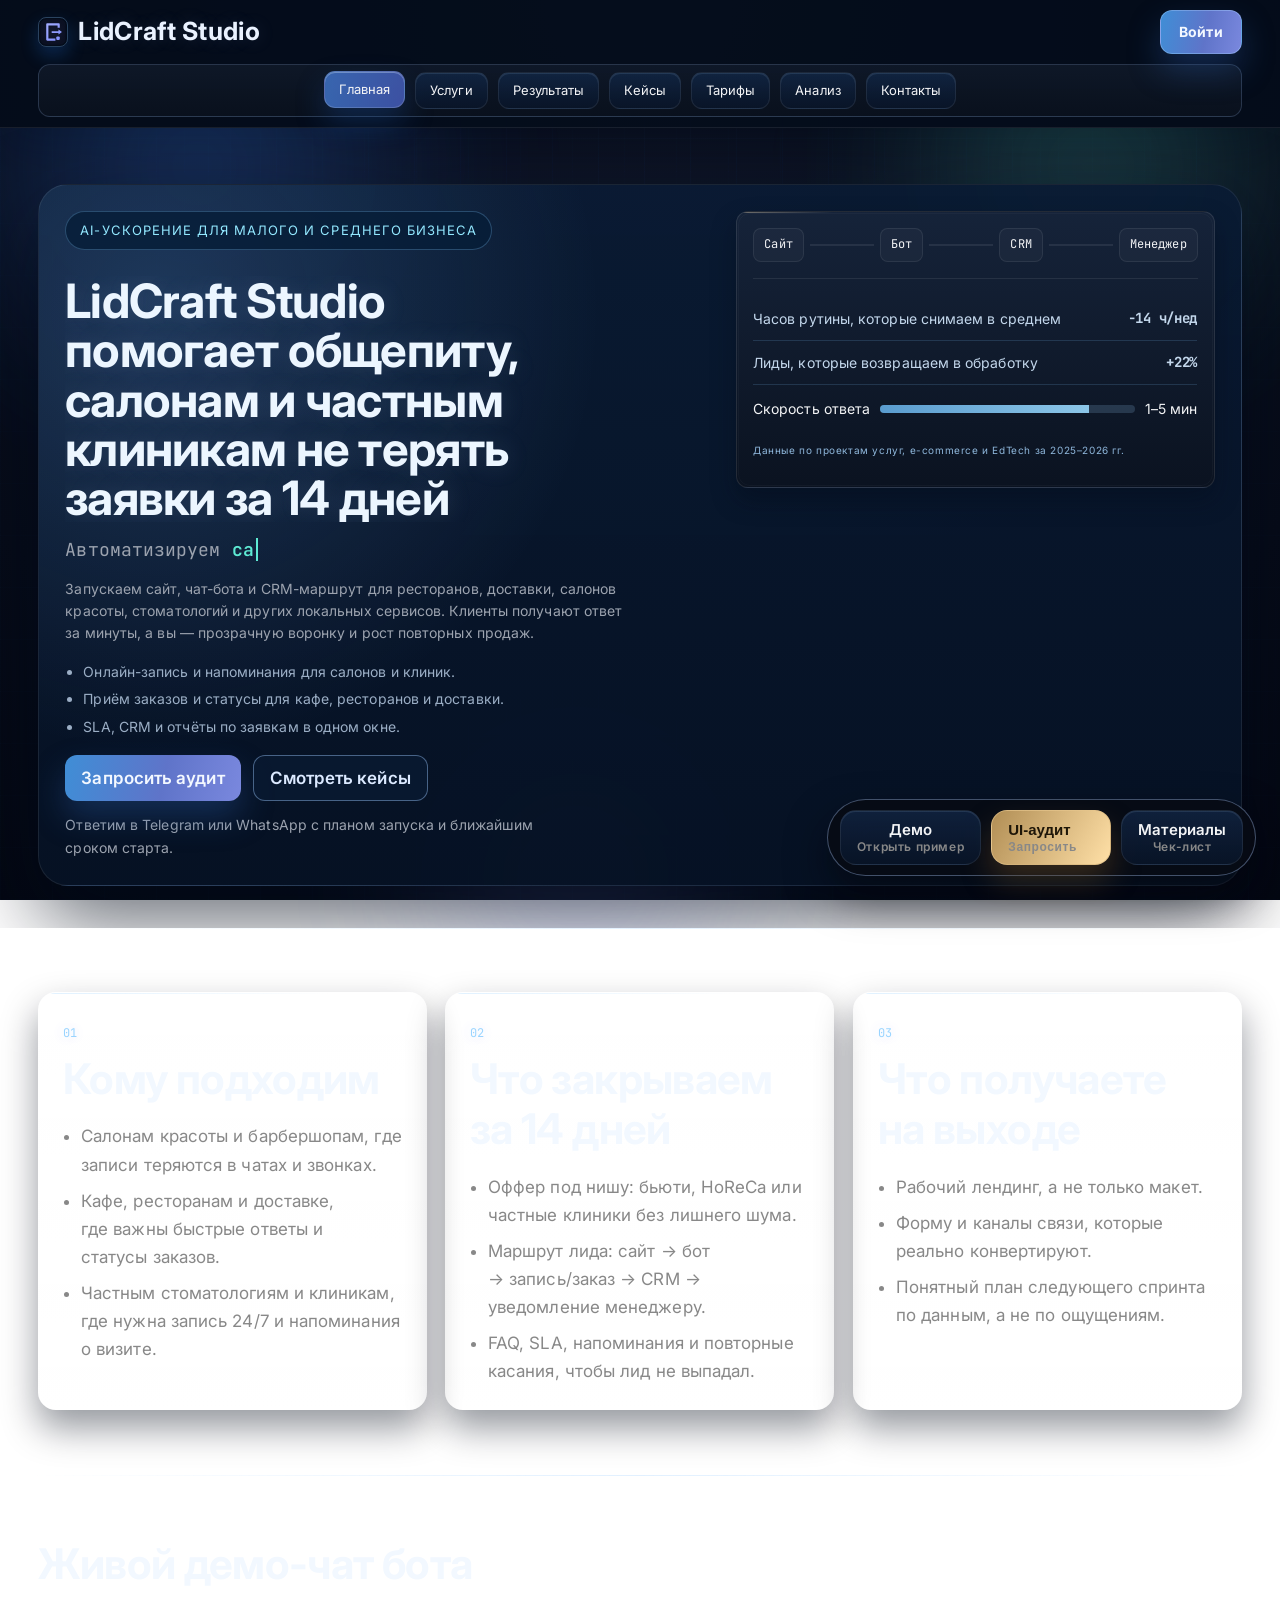
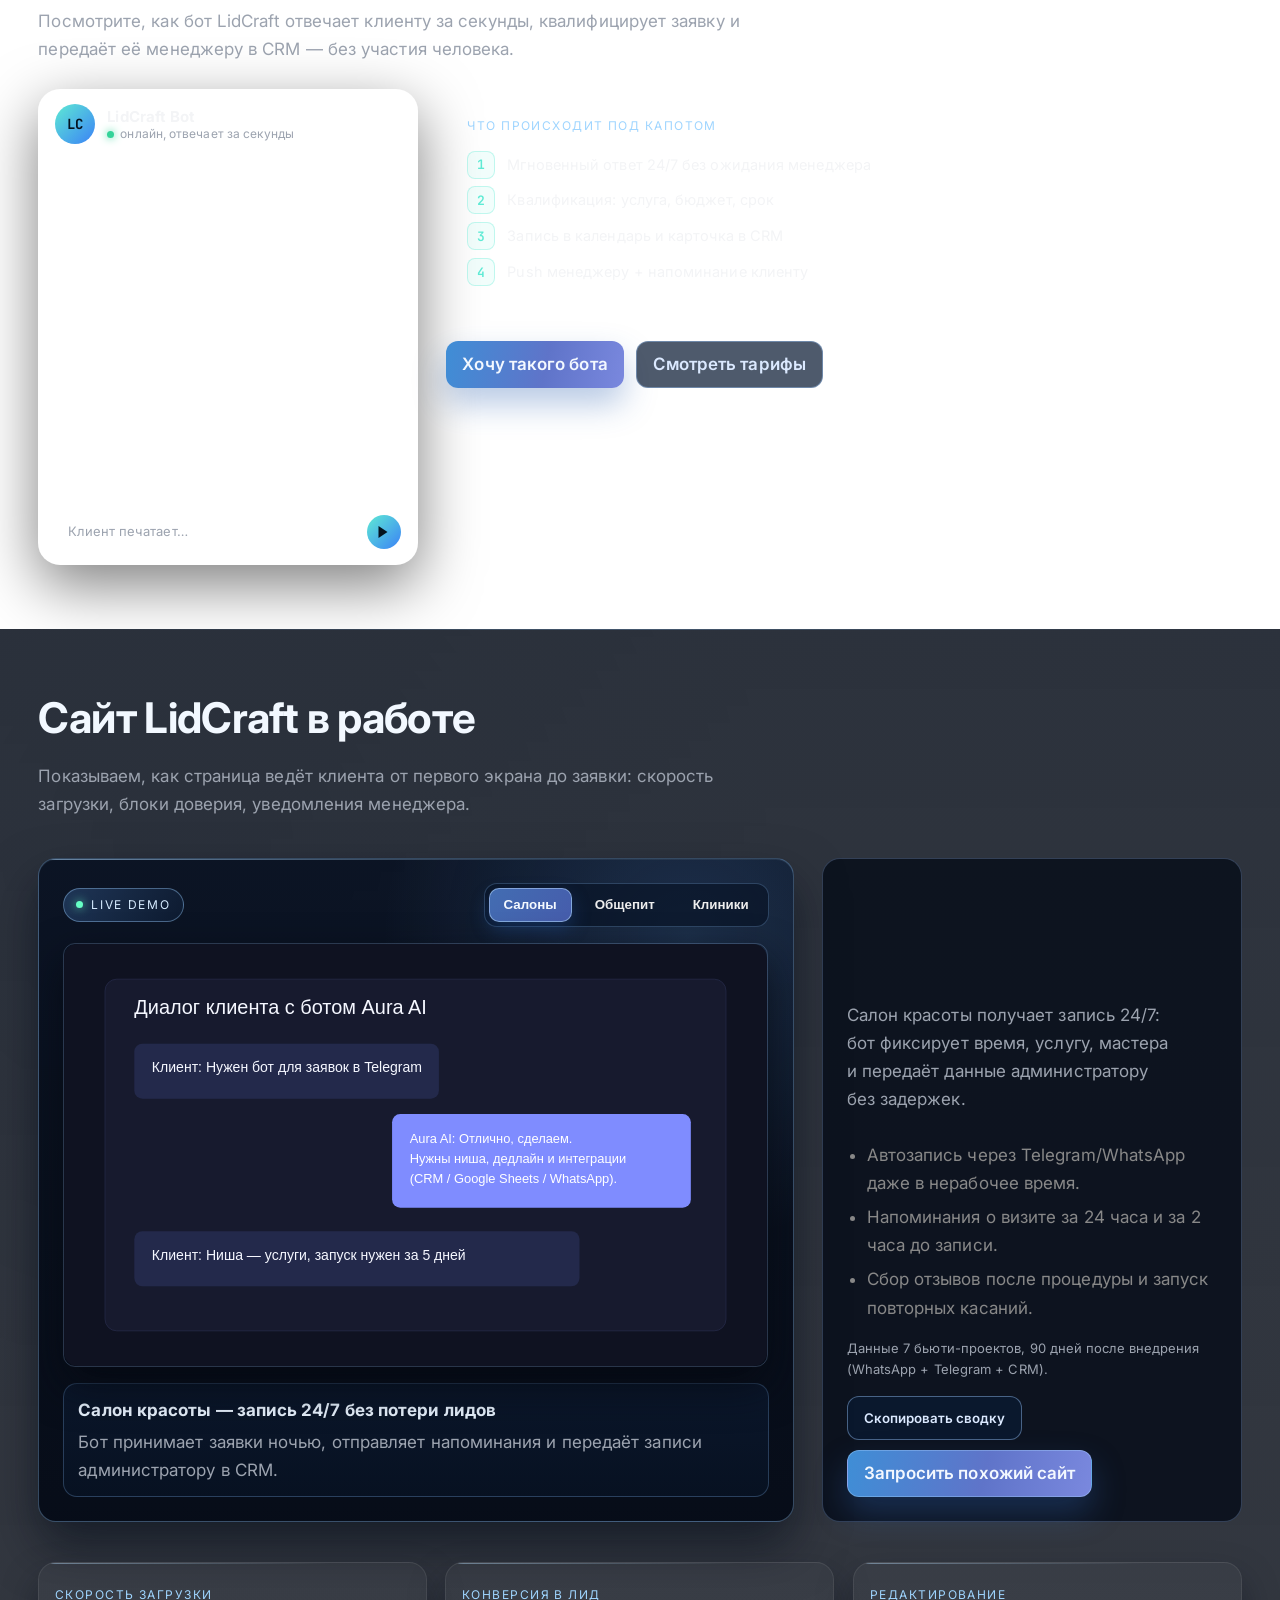
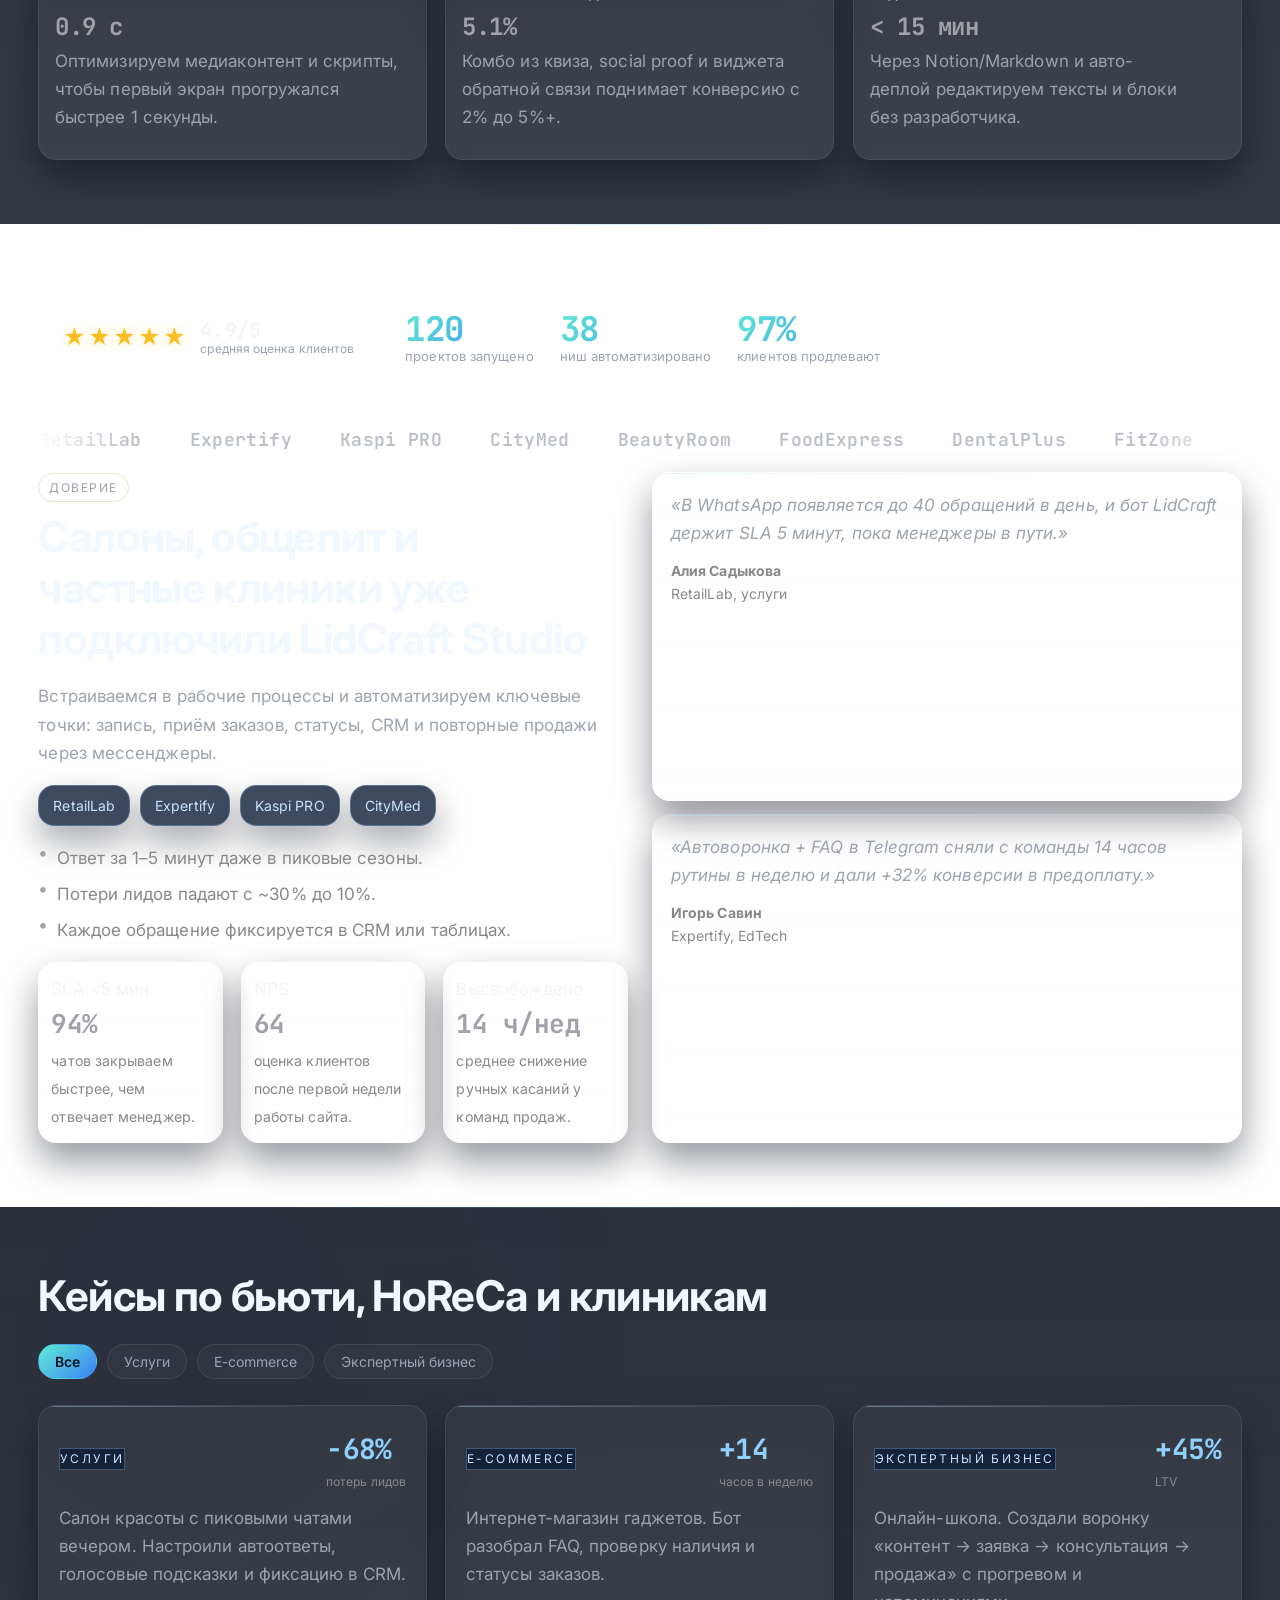
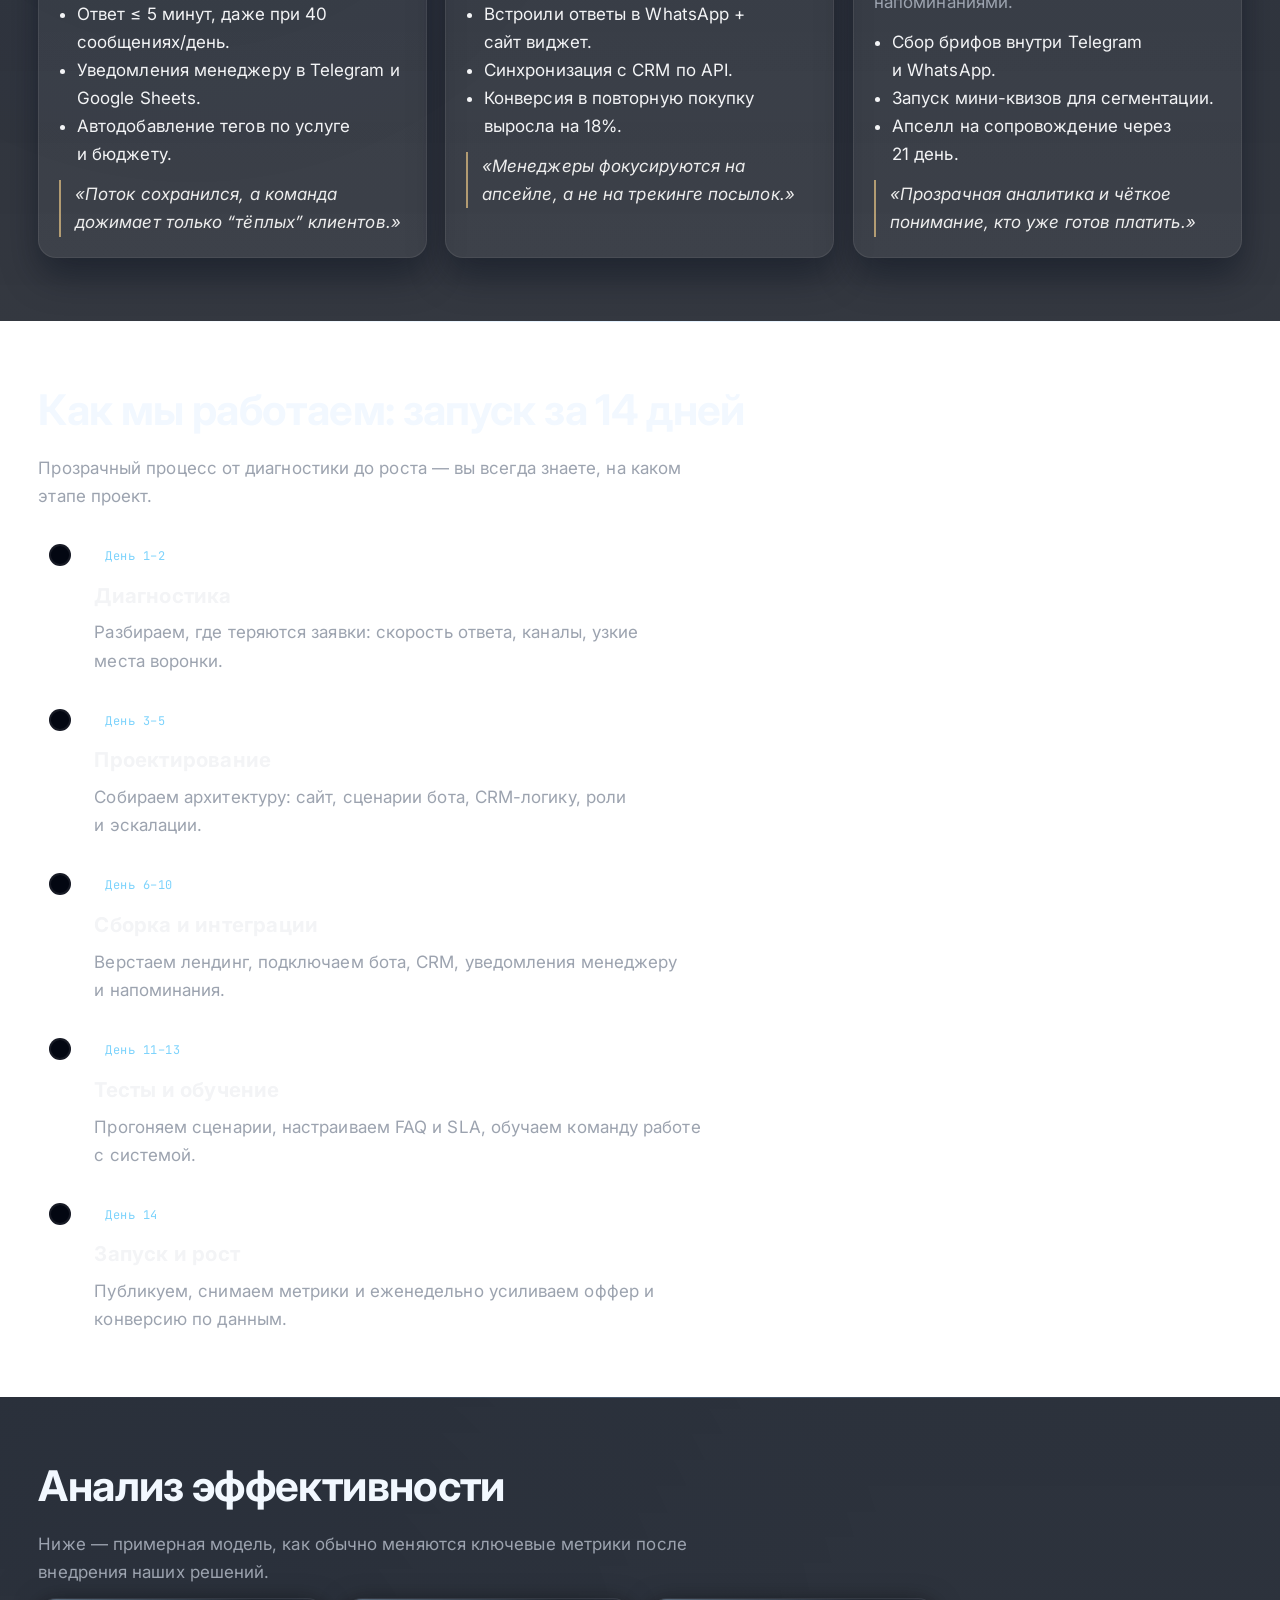
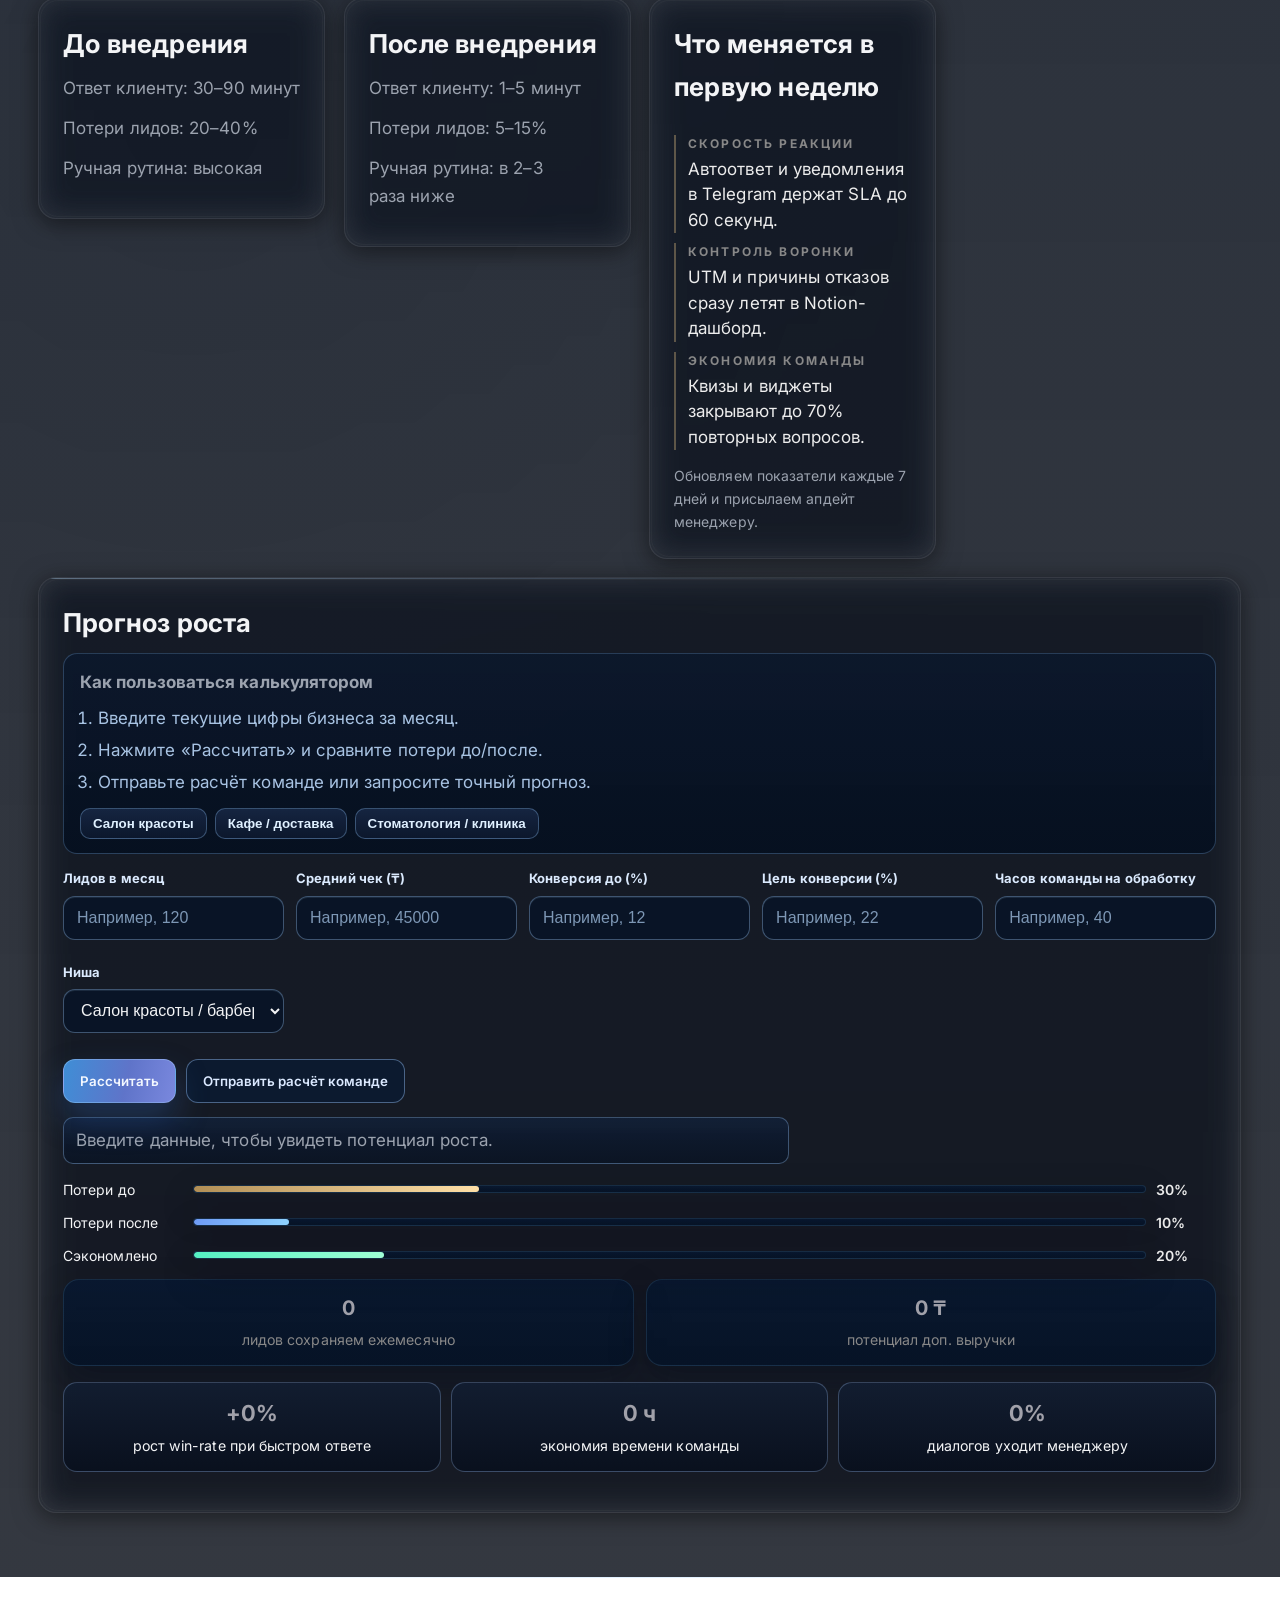
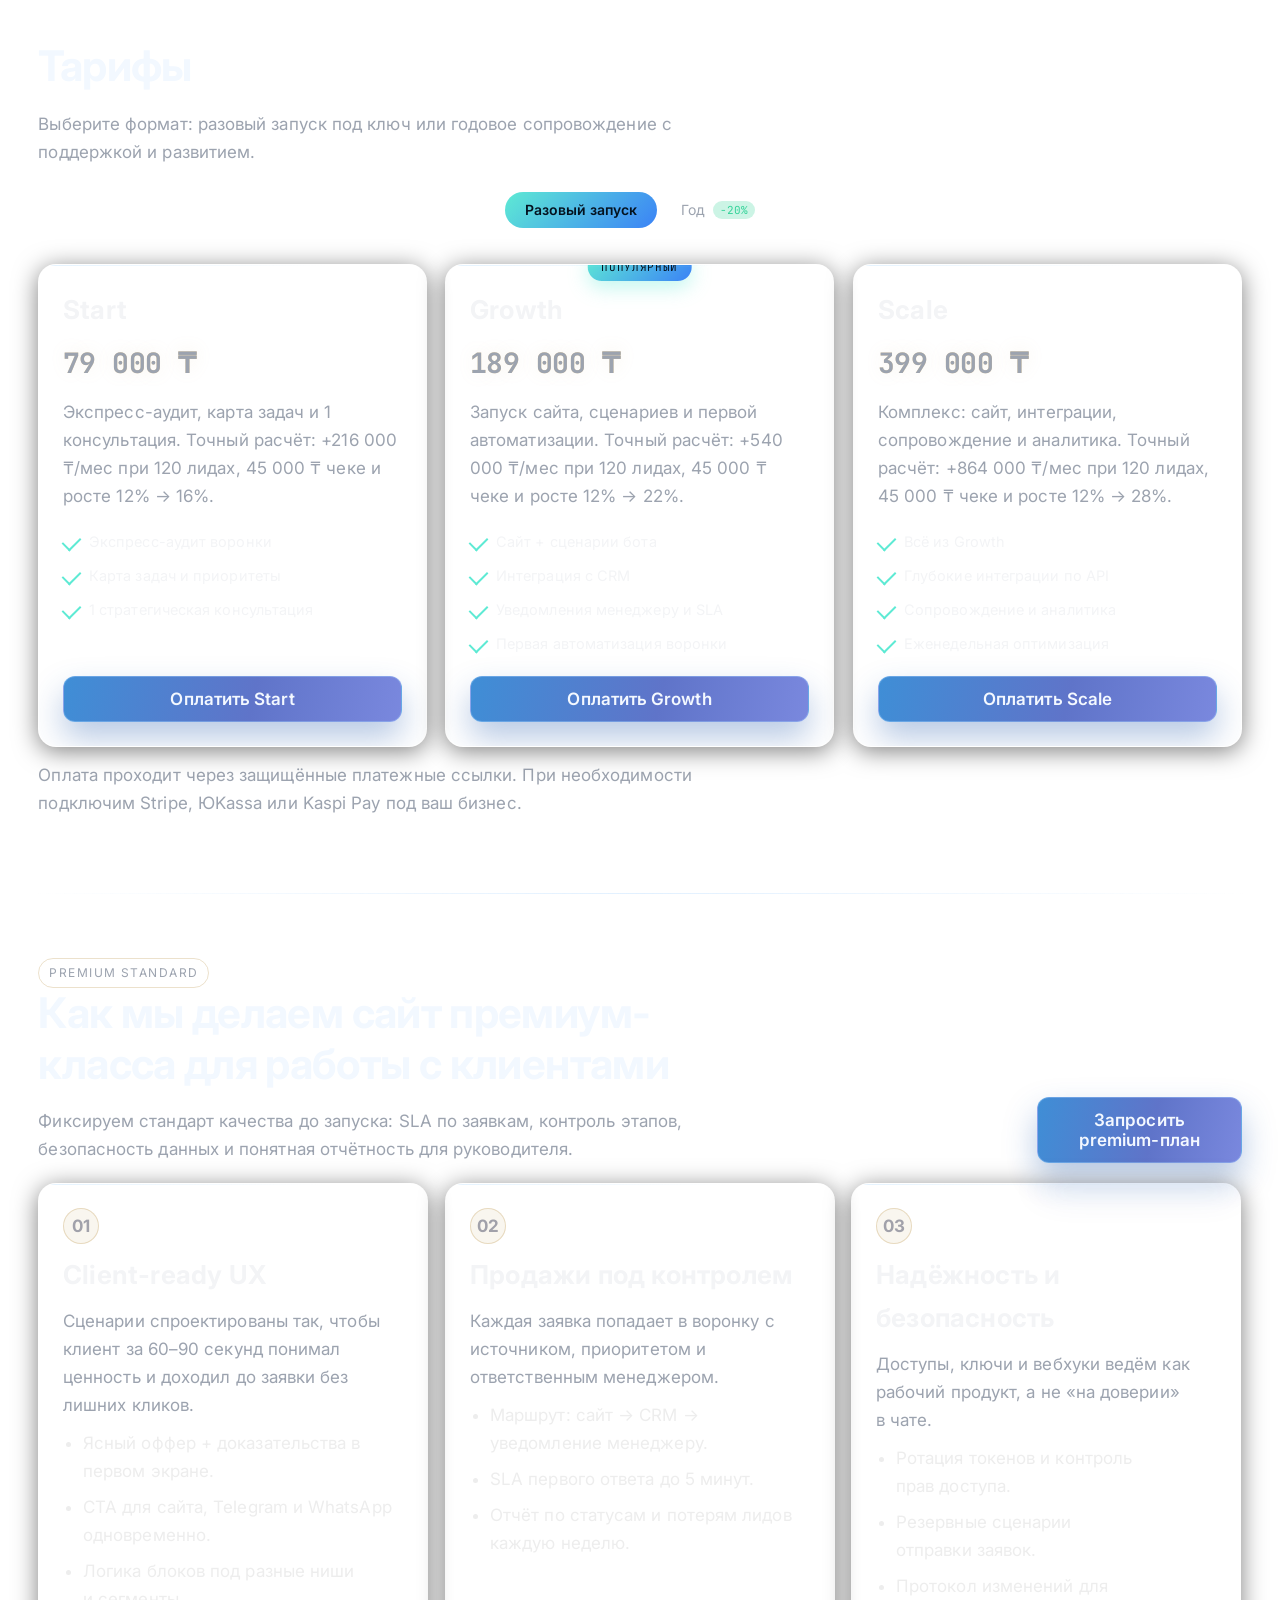
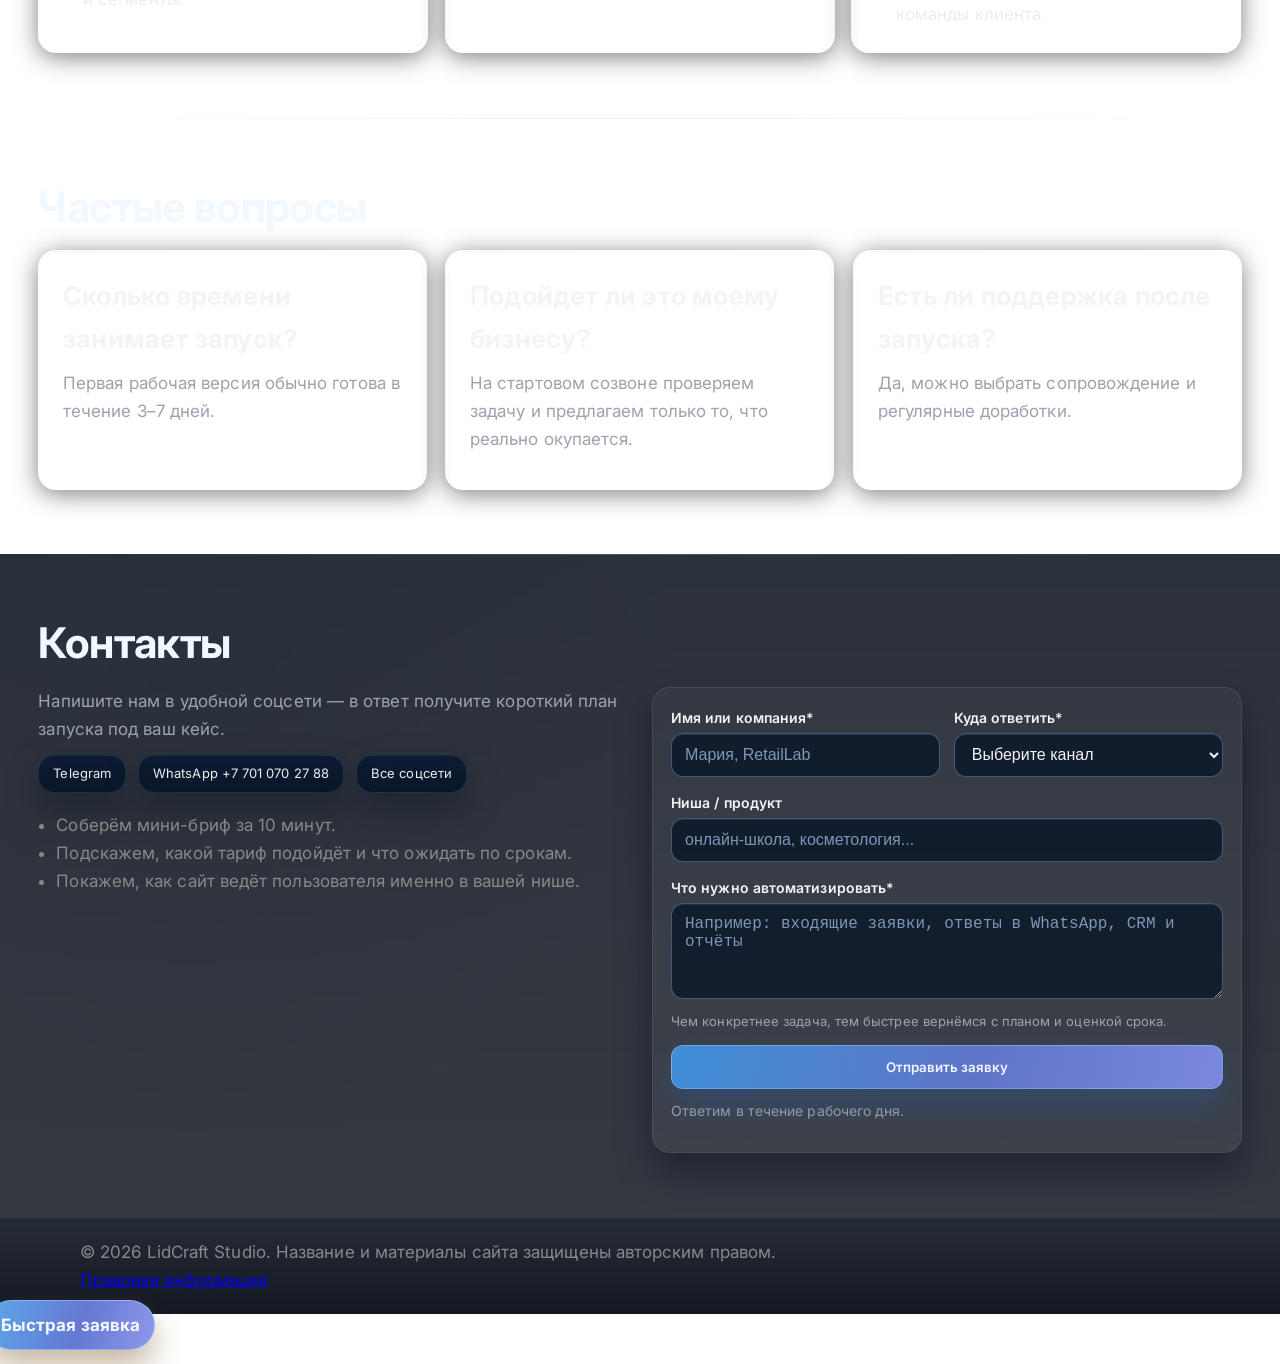
==== commit 8d5f7cac: "Make account settings a separate app-like modal (Telegram-style) Co-authored-by: Copilot <223556219+" ====
--- a/index.html
+++ b/index.html
@@ -29,9 +29,9 @@
   <link rel="canonical" href="https://lidcraft.kz/" />
   <link rel="icon" type="image/svg+xml" href="assets/lidcraft-logo.svg" />
   <link rel="preload" as="image" href="assets/tg-demo-1.svg" />
-  <link rel="stylesheet" href="styles.css?v=20260710l" />
-  <link rel="stylesheet" href="modern-enhancements.css?v=20260710l" />
-  <link rel="stylesheet" href="site-redesign.css?v=20260710l" />
+  <link rel="stylesheet" href="styles.css?v=20260710m" />
+  <link rel="stylesheet" href="modern-enhancements.css?v=20260710m" />
+  <link rel="stylesheet" href="site-redesign.css?v=20260710m" />
   <script type="application/ld+json">
     {
       "@context": "https://schema.org",
@@ -1218,7 +1218,7 @@
 
   <script src="script.js?v=20260615"></script>
   <script src="site-features.js?v=20260615"></script>
-  <script src="digital-fx.js?v=20260710l" defer></script>
+  <script src="digital-fx.js?v=20260710m" defer></script>
   <script type="application/ld+json">
     {
       "@context": "https://schema.org",
--- a/site-redesign.css
+++ b/site-redesign.css
@@ -2499,85 +2499,178 @@
   .sticky-cta, .exit-modal, .exit-card { transition: none; }
 }
 
-/* ===== APP-LIKE SETTINGS (tabs + switches) ===== */
-.settings-app {
+/* ===== APP-LIKE SETTINGS (modal + tabs + switches) ===== */
+
+/* Launcher card */
+.settings-launcher {
+  display: flex;
+  align-items: center;
+  justify-content: space-between;
+  gap: 18px;
+  flex-wrap: wrap;
+  padding: 22px 24px;
+  border: 1px solid var(--lux-line);
+  border-radius: 18px;
+  background: var(--lux-panel);
+  backdrop-filter: blur(14px);
+  -webkit-backdrop-filter: blur(14px);
+}
+.settings-launcher-info h2 { margin: 0 0 4px; }
+.settings-launcher-info p { margin: 0; }
+.settings-launcher-btn { display: inline-flex; align-items: center; gap: 8px; }
+
+/* Modal shell */
+.settings-modal {
+  position: fixed;
+  inset: 0;
+  z-index: 120;
+  display: none;
+  align-items: center;
+  justify-content: center;
+  padding: 24px;
+}
+.settings-modal.is-open { display: flex; }
+.settings-modal-backdrop {
+  position: absolute;
+  inset: 0;
+  background: rgba(2, 5, 12, 0.72);
+  backdrop-filter: blur(6px);
+  -webkit-backdrop-filter: blur(6px);
+  animation: settingsFade 0.25s ease;
+}
+.settings-modal-window {
+  position: relative;
+  width: min(940px, 100%);
+  max-height: min(88vh, 760px);
+  display: flex;
+  flex-direction: column;
+  border: 1px solid var(--lux-line);
+  border-radius: 20px;
+  background: #0b0f1a;
+  box-shadow: 0 40px 90px rgba(0, 0, 0, 0.6);
+  overflow: hidden;
+  animation: settingsPop 0.3s cubic-bezier(0.16, 1, 0.3, 1);
+}
+@keyframes settingsPop {
+  from { opacity: 0; transform: translateY(16px) scale(0.98); }
+  to { opacity: 1; transform: translateY(0) scale(1); }
+}
+
+.settings-modal-head {
+  display: flex;
+  align-items: center;
+  gap: 12px;
+  padding: 16px 20px;
+  border-bottom: 1px solid var(--lux-line);
+  flex-shrink: 0;
+}
+.settings-modal-title { margin: 0; font-size: 19px; flex: 1; }
+.settings-close-btn, .settings-back-btn {
+  border: none;
+  background: rgba(255, 255, 255, 0.05);
+  color: var(--lux-text);
+  width: 36px;
+  height: 36px;
+  border-radius: 50%;
+  cursor: pointer;
+  font-size: 18px;
+  line-height: 1;
+  display: inline-flex;
+  align-items: center;
+  justify-content: center;
+  transition: background 0.2s ease;
+}
+.settings-close-btn:hover, .settings-back-btn:hover { background: rgba(255, 255, 255, 0.12); }
+.settings-back-btn { display: none; font-size: 24px; }
+
+.settings-modal-body {
   display: grid;
-  grid-template-columns: 248px 1fr;
-  gap: 22px;
-  margin-top: 22px;
-  align-items: start;
-}
-
-@media (max-width: 780px) {
-  .settings-app { grid-template-columns: 1fr; }
-}
-
+  grid-template-columns: 300px 1fr;
+  min-height: 0;
+  flex: 1;
+}
+
+/* Nav (Telegram-style list) */
 .settings-nav {
   display: flex;
   flex-direction: column;
-  gap: 4px;
-  padding: 12px;
-  border: 1px solid var(--lux-line);
-  border-radius: 16px;
-  background: var(--lux-panel);
-  backdrop-filter: blur(14px);
-  -webkit-backdrop-filter: blur(14px);
-  position: sticky;
-  top: 96px;
-}
-
-@media (max-width: 780px) {
-  .settings-nav {
-    position: static;
-    flex-direction: row;
-    overflow-x: auto;
-    scrollbar-width: none;
-  }
-  .settings-nav::-webkit-scrollbar { display: none; }
-}
-
+  gap: 0;
+  padding: 14px;
+  border-right: 1px solid var(--lux-line);
+  overflow-y: auto;
+}
+.settings-profile-card {
+  display: flex;
+  align-items: center;
+  gap: 14px;
+  padding: 14px 12px 18px;
+  margin-bottom: 8px;
+  border-bottom: 1px solid var(--lux-line);
+}
+.settings-avatar {
+  width: 56px;
+  height: 56px;
+  border-radius: 50%;
+  flex-shrink: 0;
+  display: flex;
+  align-items: center;
+  justify-content: center;
+  font-size: 22px;
+  font-weight: 700;
+  color: #041016;
+  background: linear-gradient(135deg, #5eead4, #3b82f6);
+}
+.settings-profile-meta { display: flex; flex-direction: column; min-width: 0; }
+.settings-profile-meta strong { font-size: 16px; }
+.settings-profile-meta span {
+  font-size: 13px;
+  color: var(--lux-muted);
+  overflow: hidden;
+  text-overflow: ellipsis;
+  white-space: nowrap;
+}
+
+.settings-nav-list { display: flex; flex-direction: column; gap: 2px; }
 .settings-nav-btn {
   display: flex;
   align-items: center;
-  gap: 12px;
-  padding: 12px 14px;
+  gap: 14px;
+  padding: 12px 12px;
   border: none;
   border-radius: 10px;
   background: transparent;
-  color: var(--lux-muted);
+  color: var(--lux-text);
   font-size: 14.5px;
   font-family: "Inter", system-ui, sans-serif;
   text-align: left;
   cursor: pointer;
   white-space: nowrap;
-  transition: background 0.2s ease, color 0.2s ease, transform 0.15s ease;
-}
-.settings-nav-btn:hover { color: var(--lux-text); background: rgba(255, 255, 255, 0.04); }
-.settings-nav-btn.is-active {
-  color: var(--lux-text);
-  background: rgba(94, 234, 212, 0.1);
-  box-shadow: inset 2px 0 0 #5eead4;
-}
-.settings-nav-ico { font-size: 17px; line-height: 1; }
-
+  transition: background 0.18s ease, color 0.18s ease;
+}
+.settings-nav-btn:hover { background: rgba(255, 255, 255, 0.05); }
+.settings-nav-btn.is-active { background: rgba(94, 234, 212, 0.12); }
+.settings-nav-ico {
+  font-size: 18px;
+  line-height: 1;
+  width: 26px;
+  text-align: center;
+  flex-shrink: 0;
+}
+.settings-nav-label { flex: 1; }
+.settings-nav-chevron { color: var(--lux-muted); font-size: 18px; opacity: 0.6; }
+
+/* Panels */
 .settings-panels {
-  border: 1px solid var(--lux-line);
-  border-radius: 16px;
-  background: var(--lux-panel);
-  backdrop-filter: blur(14px);
-  -webkit-backdrop-filter: blur(14px);
   padding: 26px 28px;
-  min-height: 320px;
-}
-
-.settings-panel { display: none; animation: settingsFade 0.35s ease; }
+  overflow-y: auto;
+  min-width: 0;
+}
+.settings-panel { display: none; animation: settingsFade 0.32s ease; }
 .settings-panel.is-active { display: block; }
-
 @keyframes settingsFade {
   from { opacity: 0; transform: translateY(8px); }
   to { opacity: 1; transform: translateY(0); }
 }
-
 .settings-panel-head { margin-bottom: 18px; }
 .settings-panel-head h3 { margin: 0 0 4px; font-size: 20px; }
 .settings-panel-head p { margin: 0; color: var(--lux-muted); font-size: 14px; }
@@ -2590,12 +2683,7 @@
   color: var(--lux-muted);
 }
 .settings-field .field { width: 100%; }
-
-.settings-divider {
-  height: 1px;
-  background: var(--lux-line);
-  margin: 24px 0;
-}
+.settings-divider { height: 1px; background: var(--lux-line); margin: 24px 0; }
 
 /* iOS-style switches */
 .switch-row {
@@ -2649,9 +2737,7 @@
   border-color: transparent;
 }
 .switch input:checked + .switch-track::after { transform: translateX(20px); }
-.switch input:focus-visible + .switch-track {
-  box-shadow: 0 0 0 3px rgba(94, 234, 212, 0.3);
-}
+.switch input:focus-visible + .switch-track { box-shadow: 0 0 0 3px rgba(94, 234, 212, 0.3); }
 .switch input:disabled + .switch-track { opacity: 0.45; cursor: not-allowed; }
 
 /* Danger rows */
@@ -2677,8 +2763,26 @@
   color: #fca5a5;
 }
 
+/* Mobile: master-detail navigation */
+@media (max-width: 760px) {
+  .settings-modal { padding: 0; }
+  .settings-modal-window {
+    width: 100%;
+    max-height: 100vh;
+    height: 100%;
+    border-radius: 0;
+    border: none;
+  }
+  .settings-modal-body { grid-template-columns: 1fr; }
+  .settings-nav { border-right: none; }
+  .settings-panels { display: none; }
+  .settings-modal.show-panel .settings-nav { display: none; }
+  .settings-modal.show-panel .settings-panels { display: block; }
+  .settings-modal.show-panel .settings-back-btn { display: inline-flex; }
+}
+
 @media (prefers-reduced-motion: reduce) {
-  .settings-panel { animation: none; }
+  .settings-panel, .settings-modal-window, .settings-modal-backdrop { animation: none; }
 }
 
 /* ================================================== */
